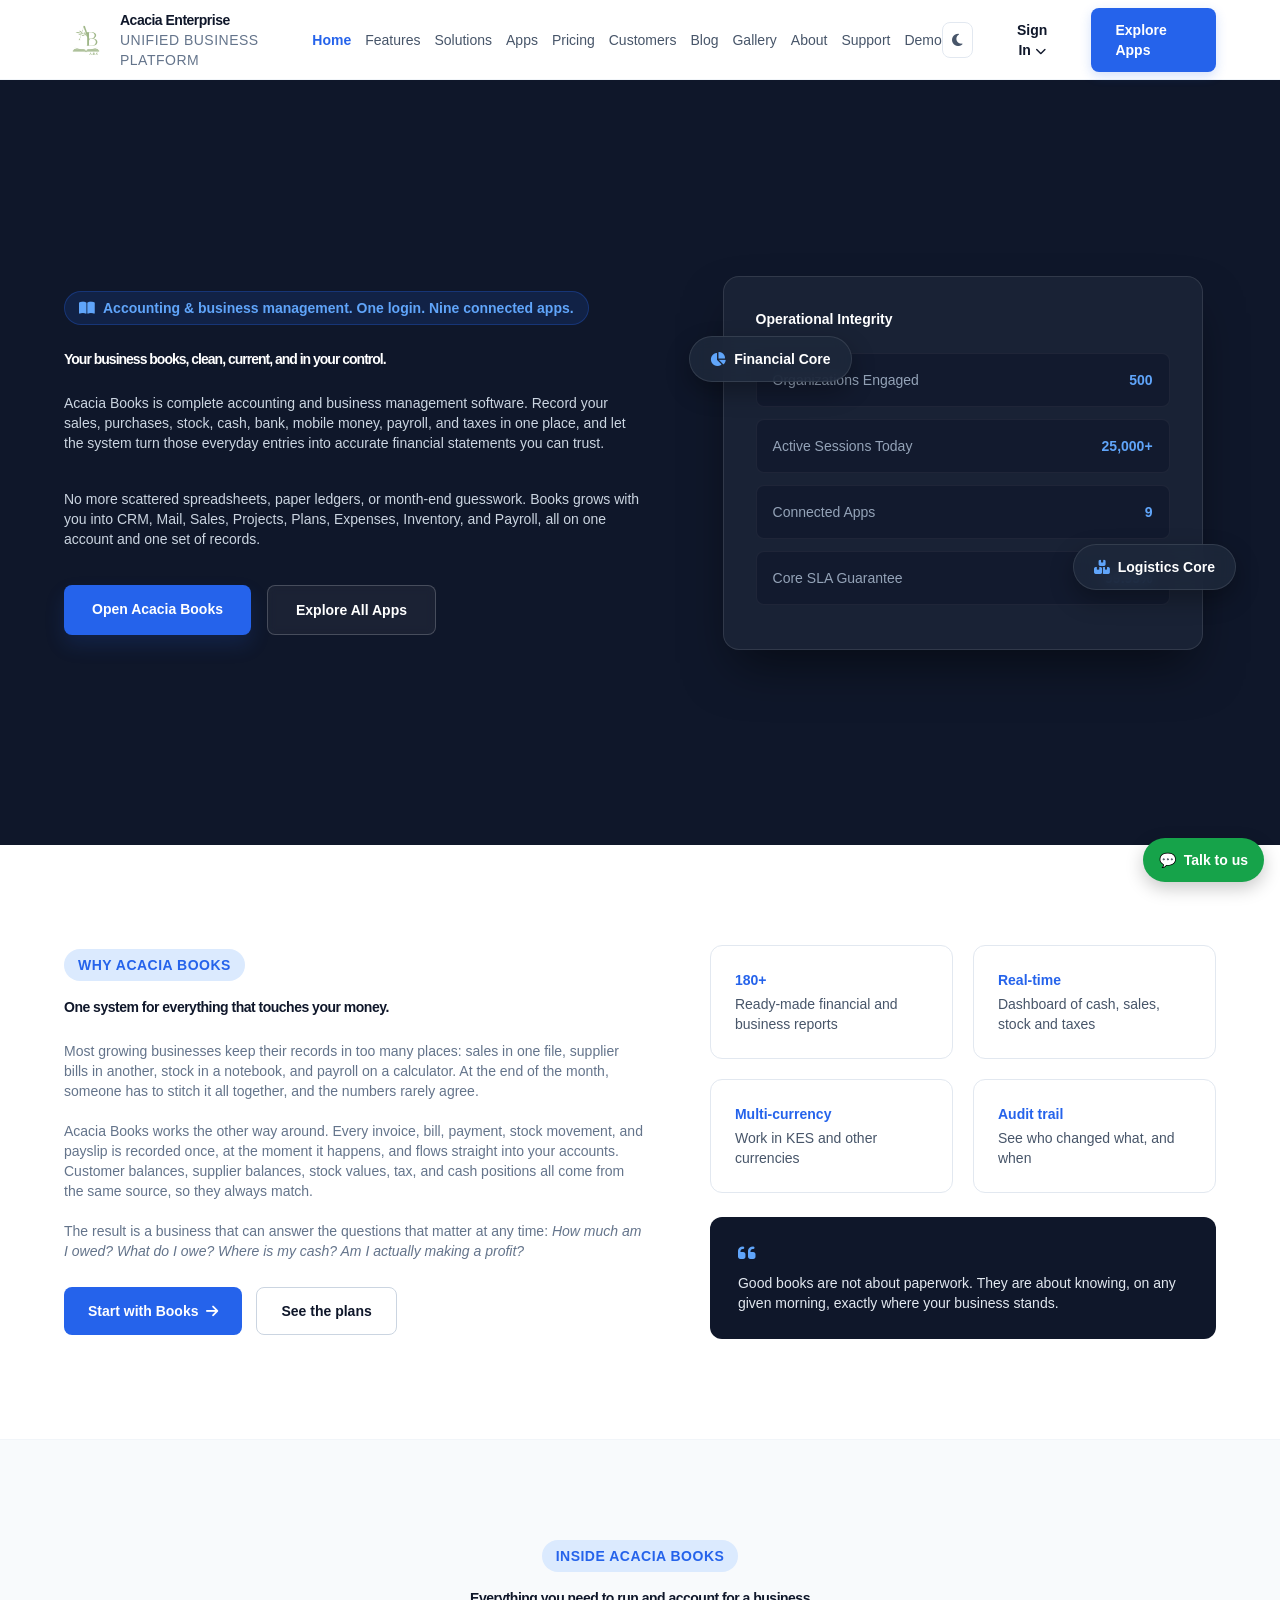
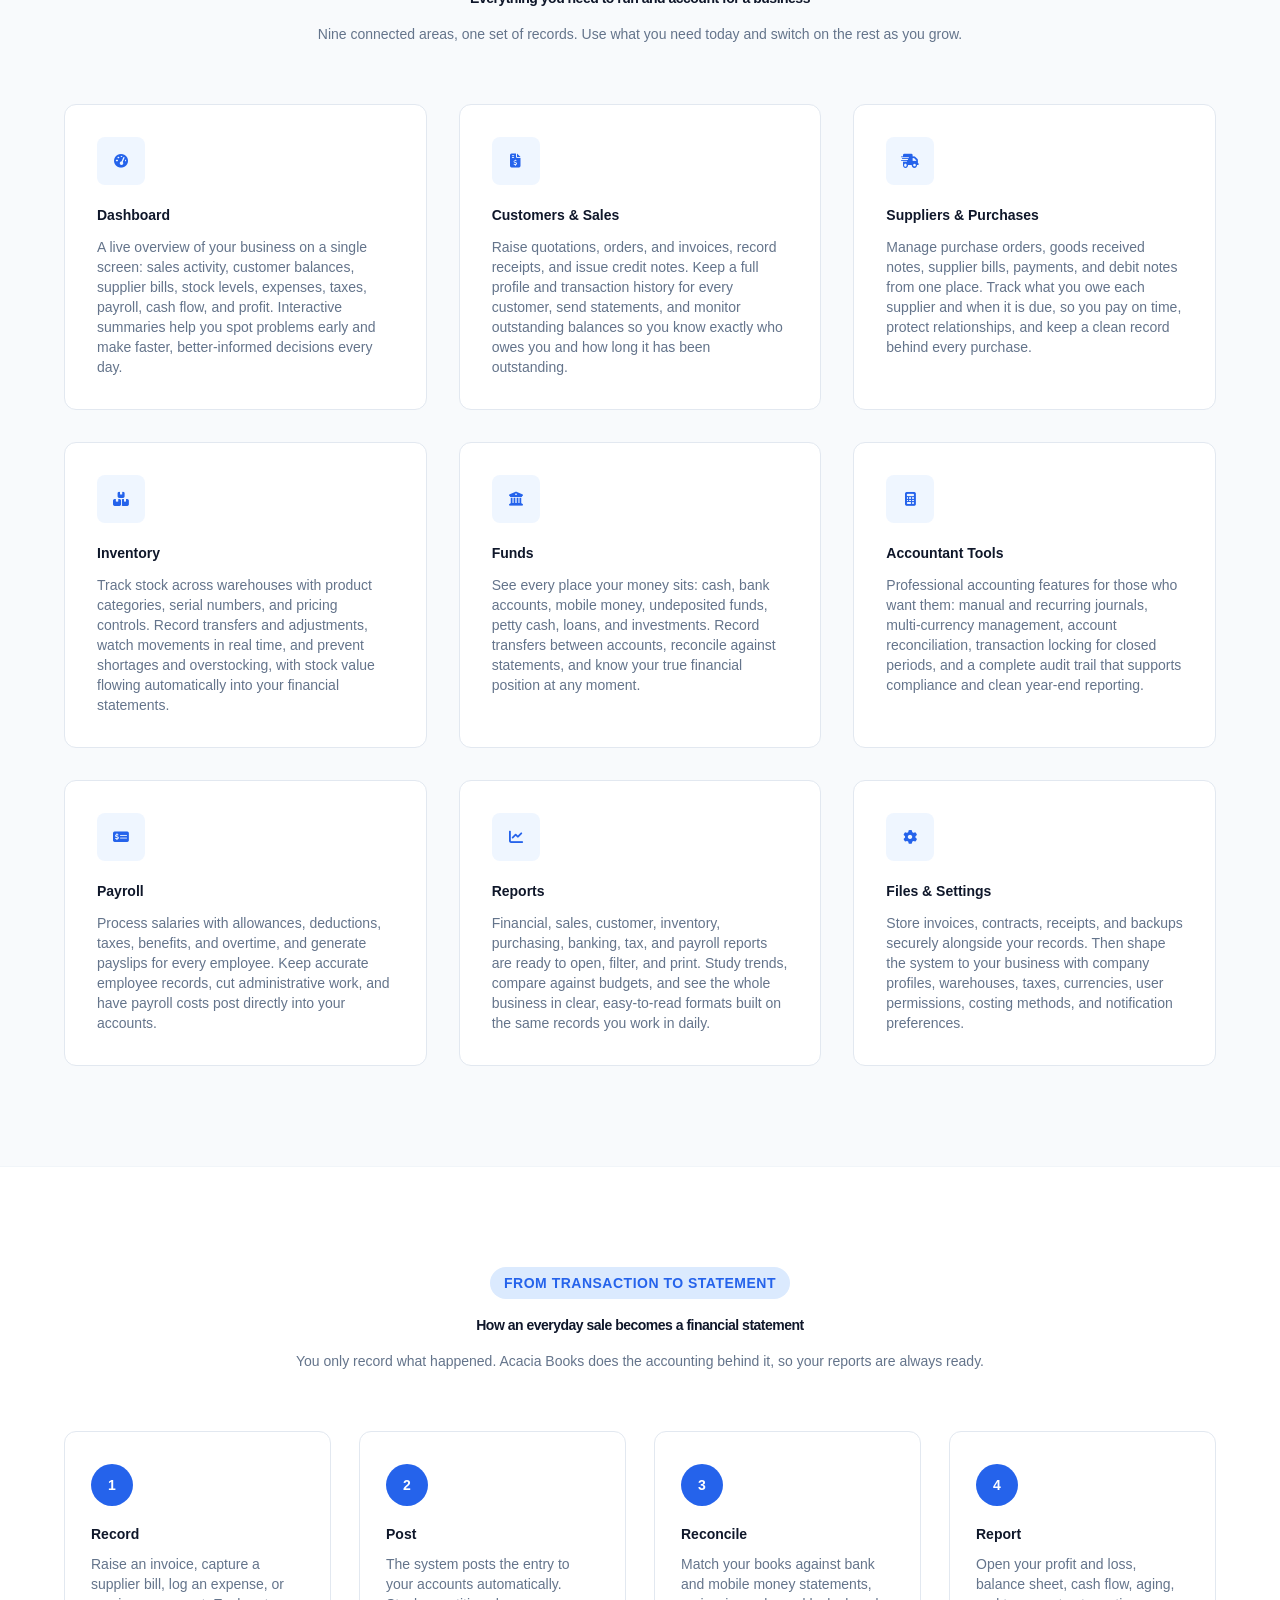
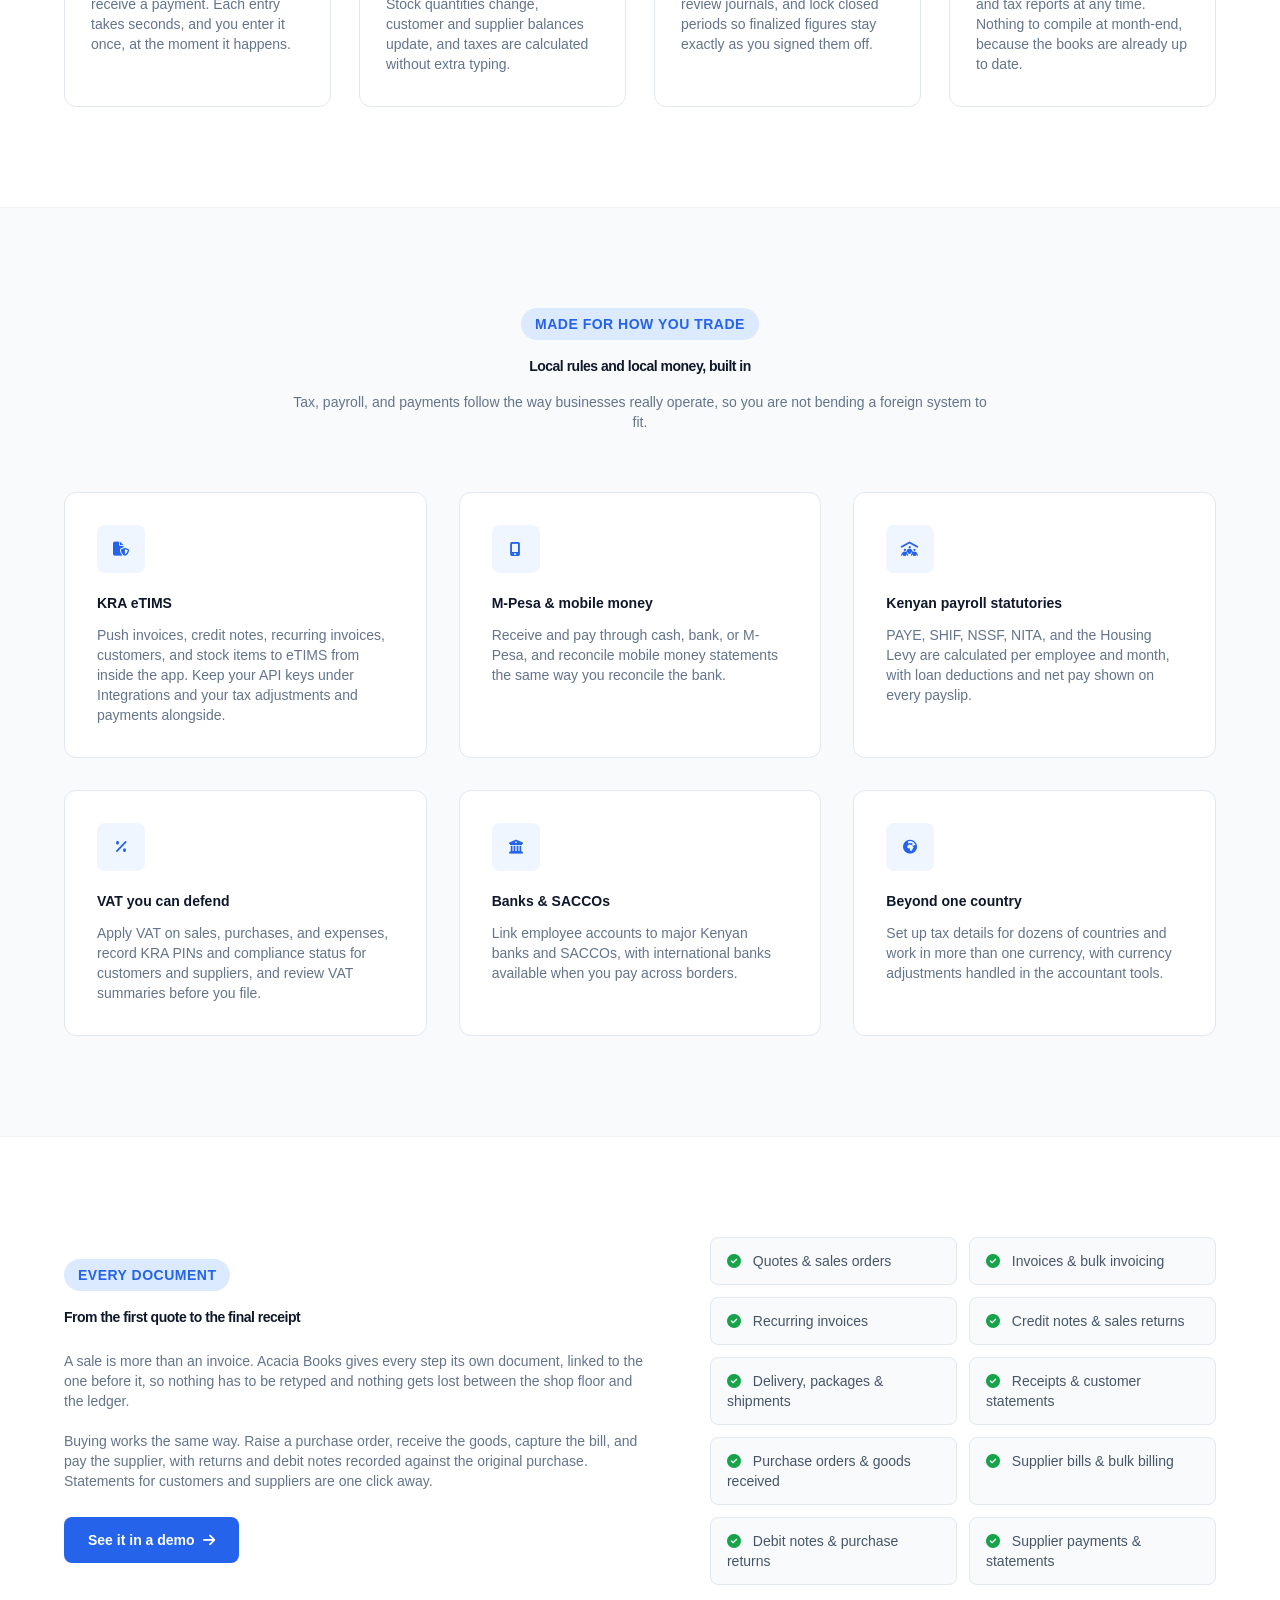
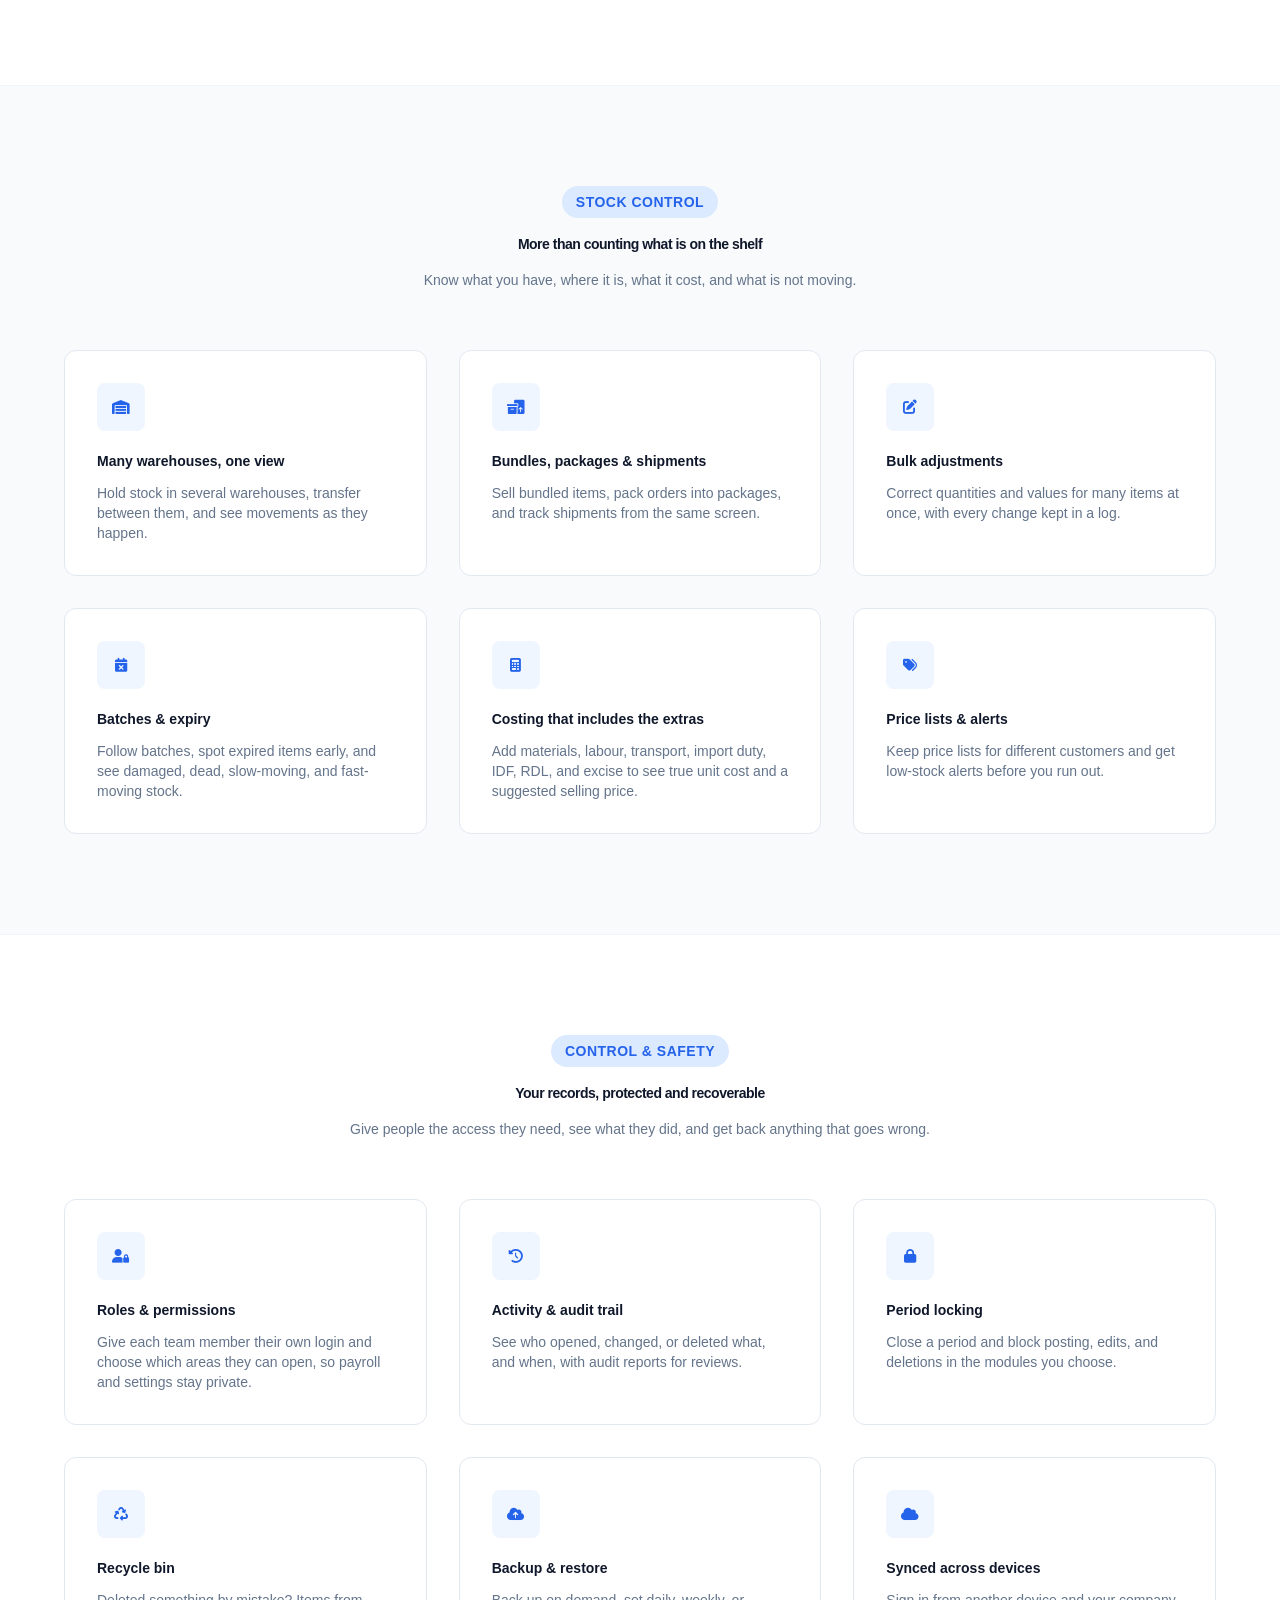
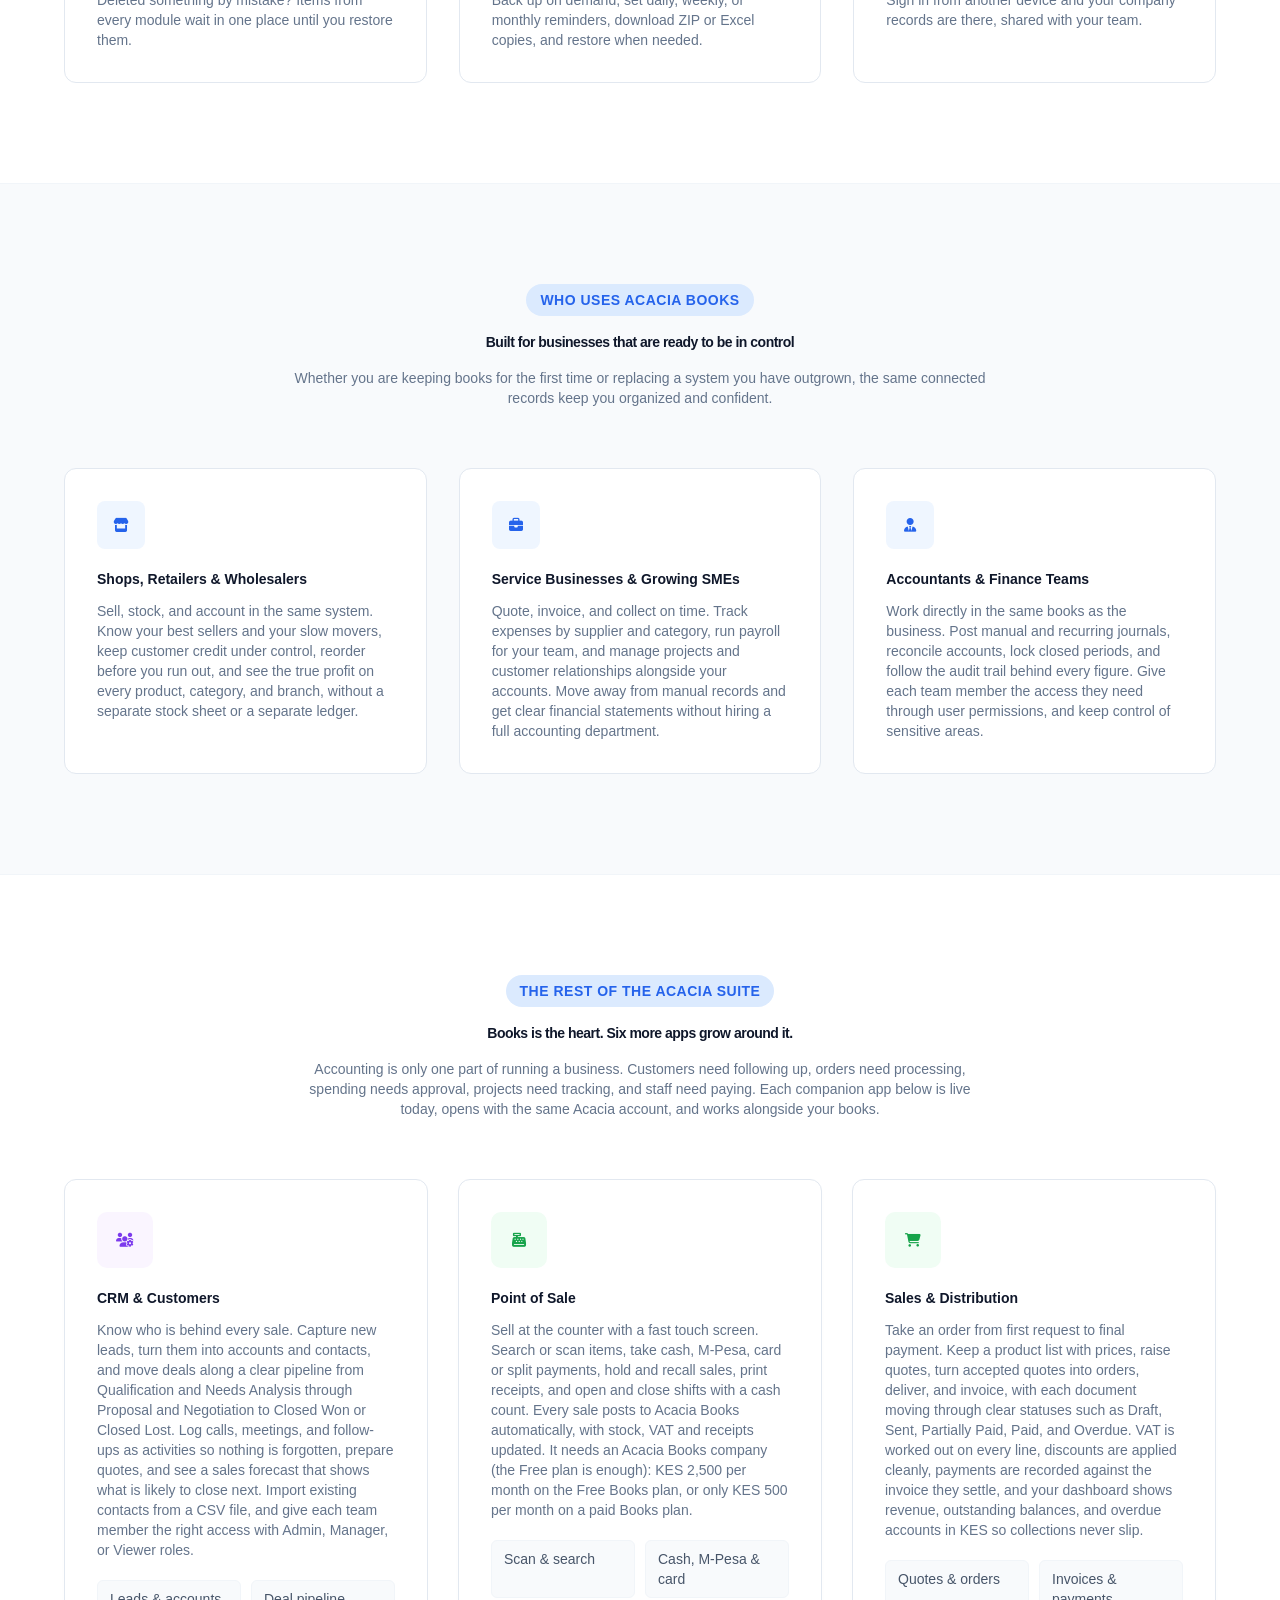
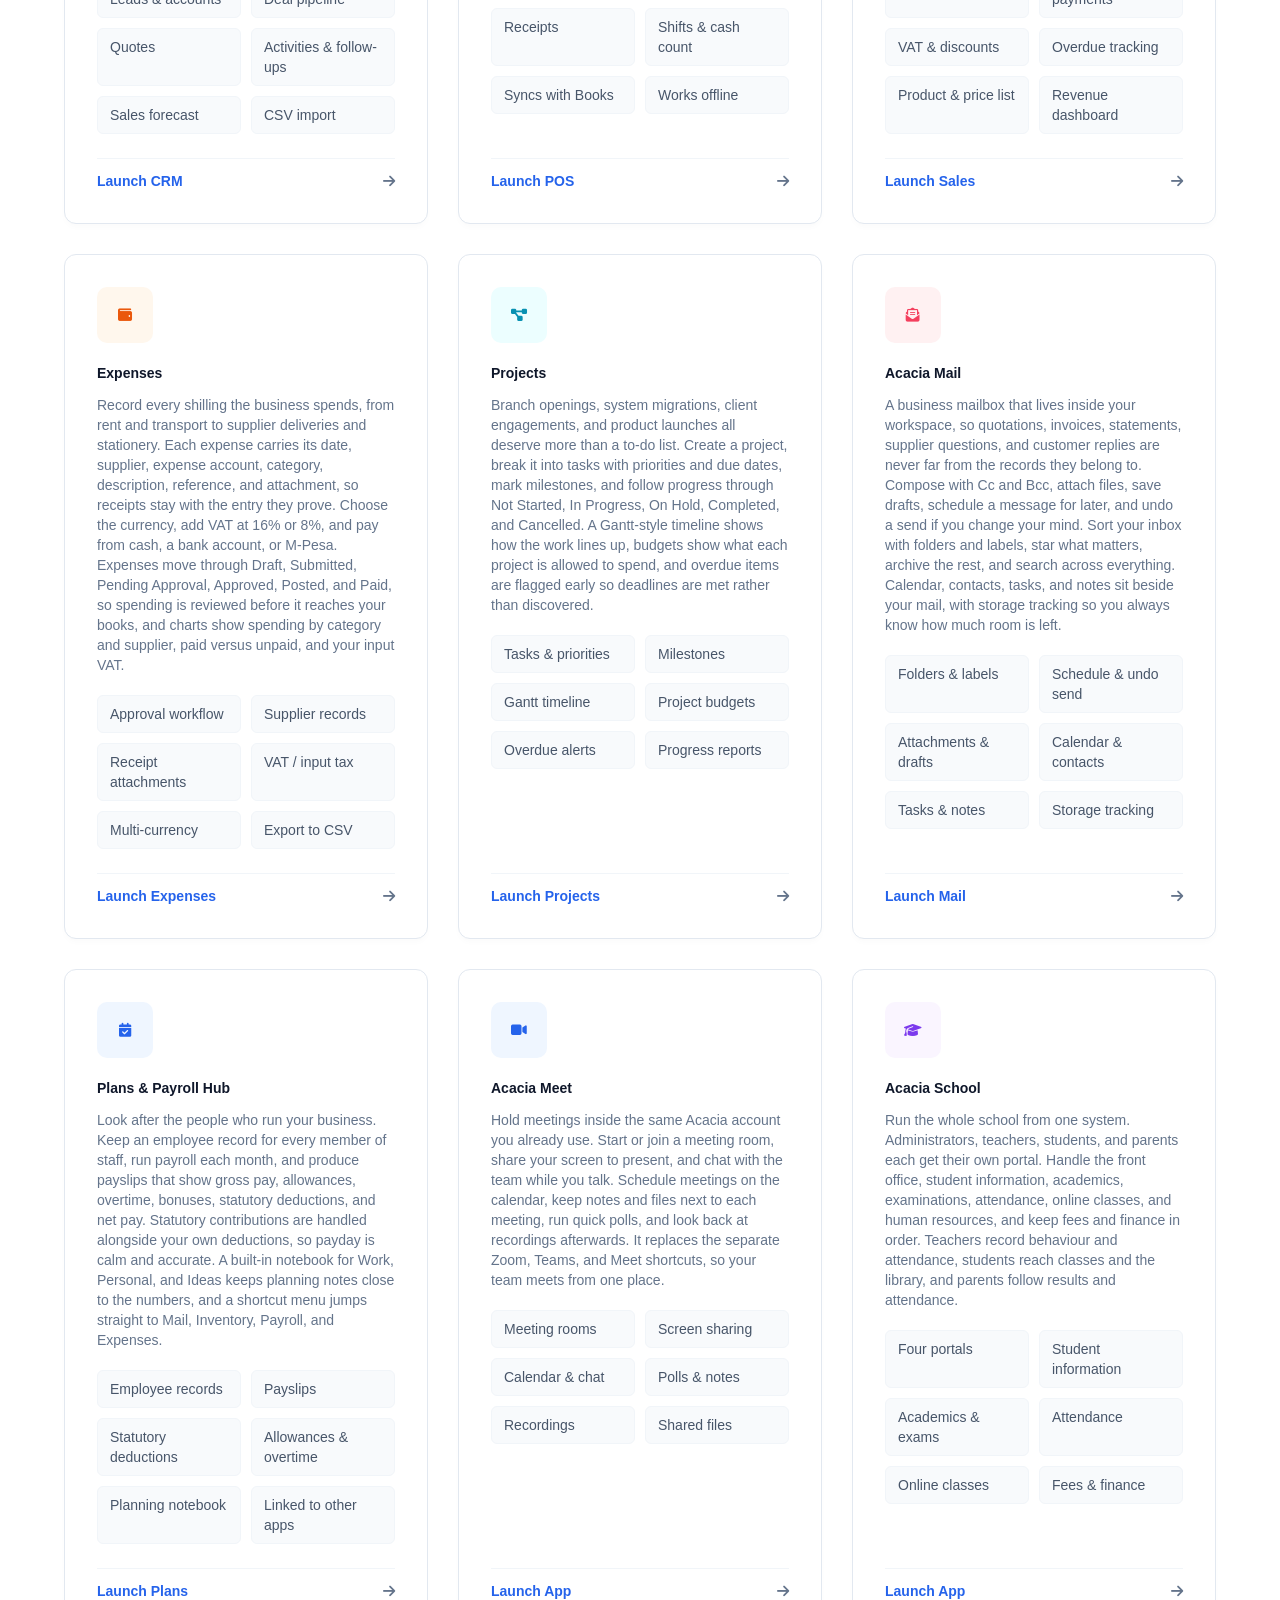
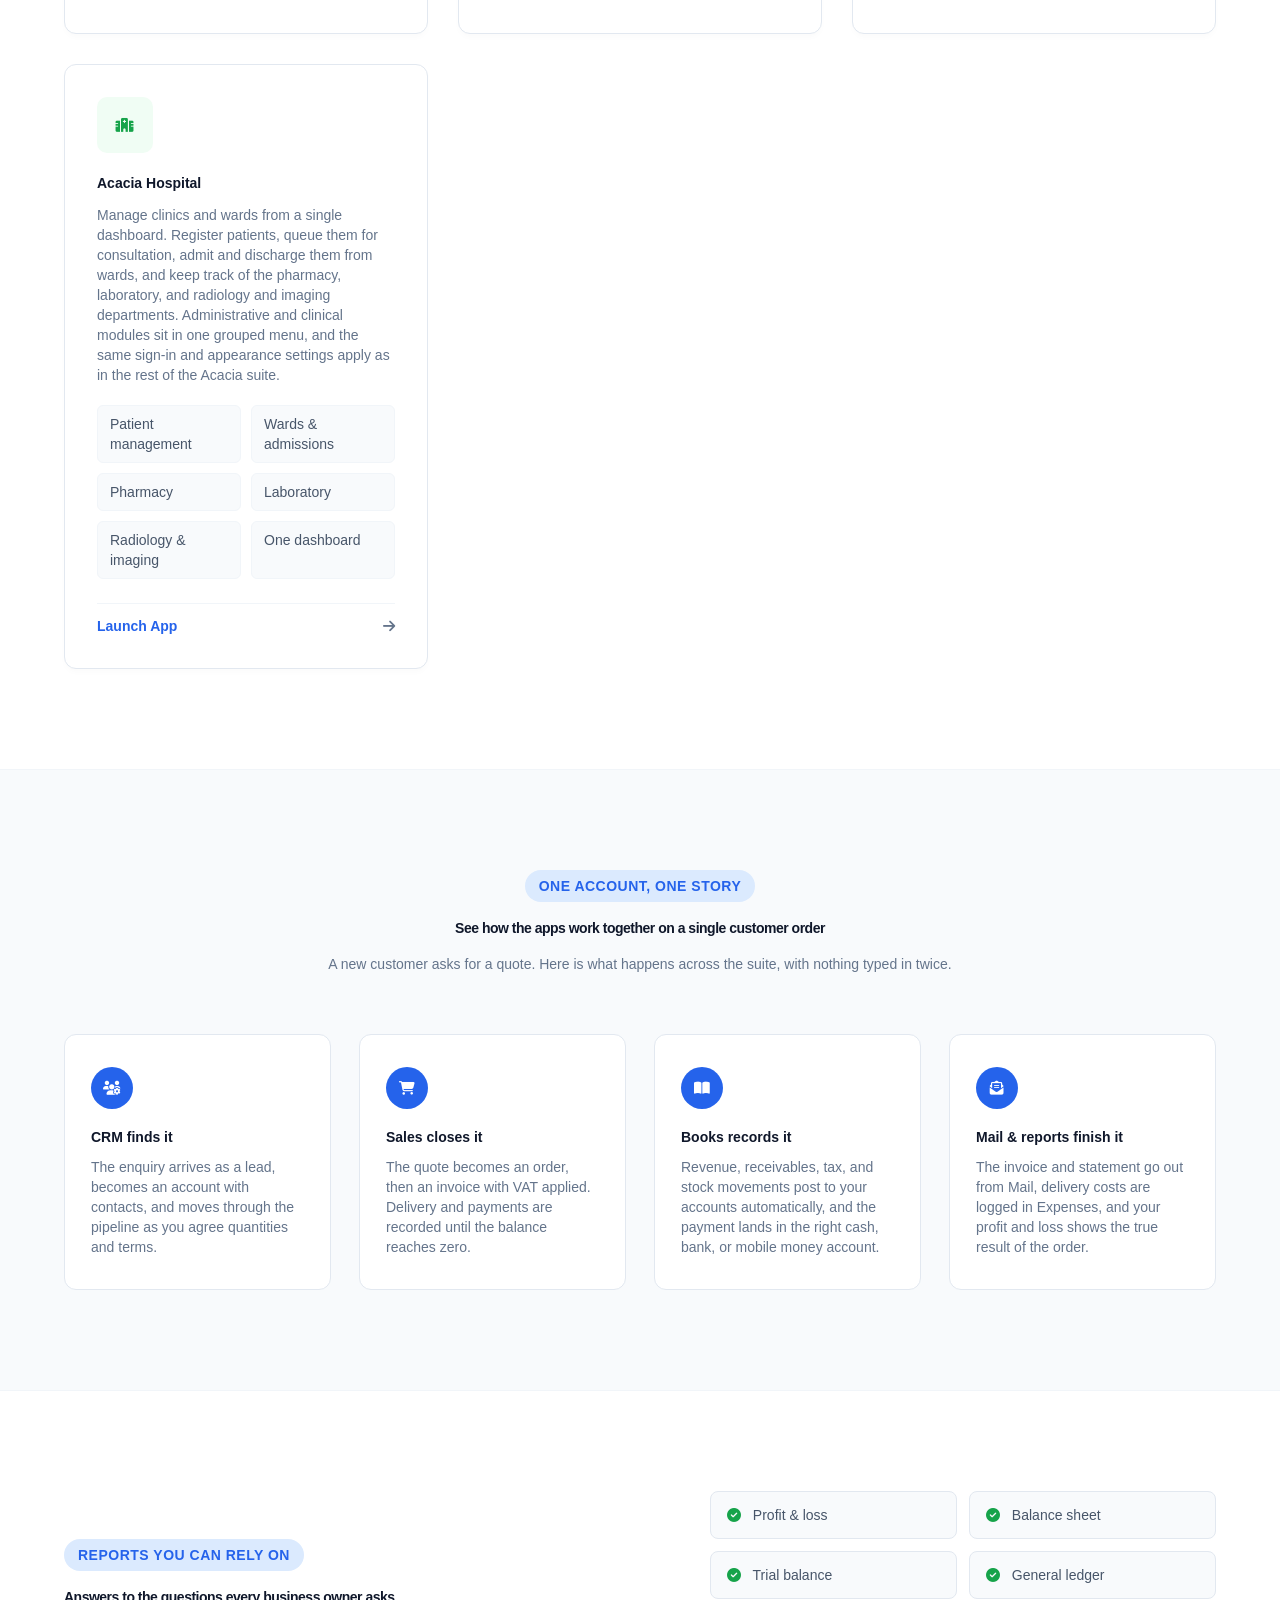
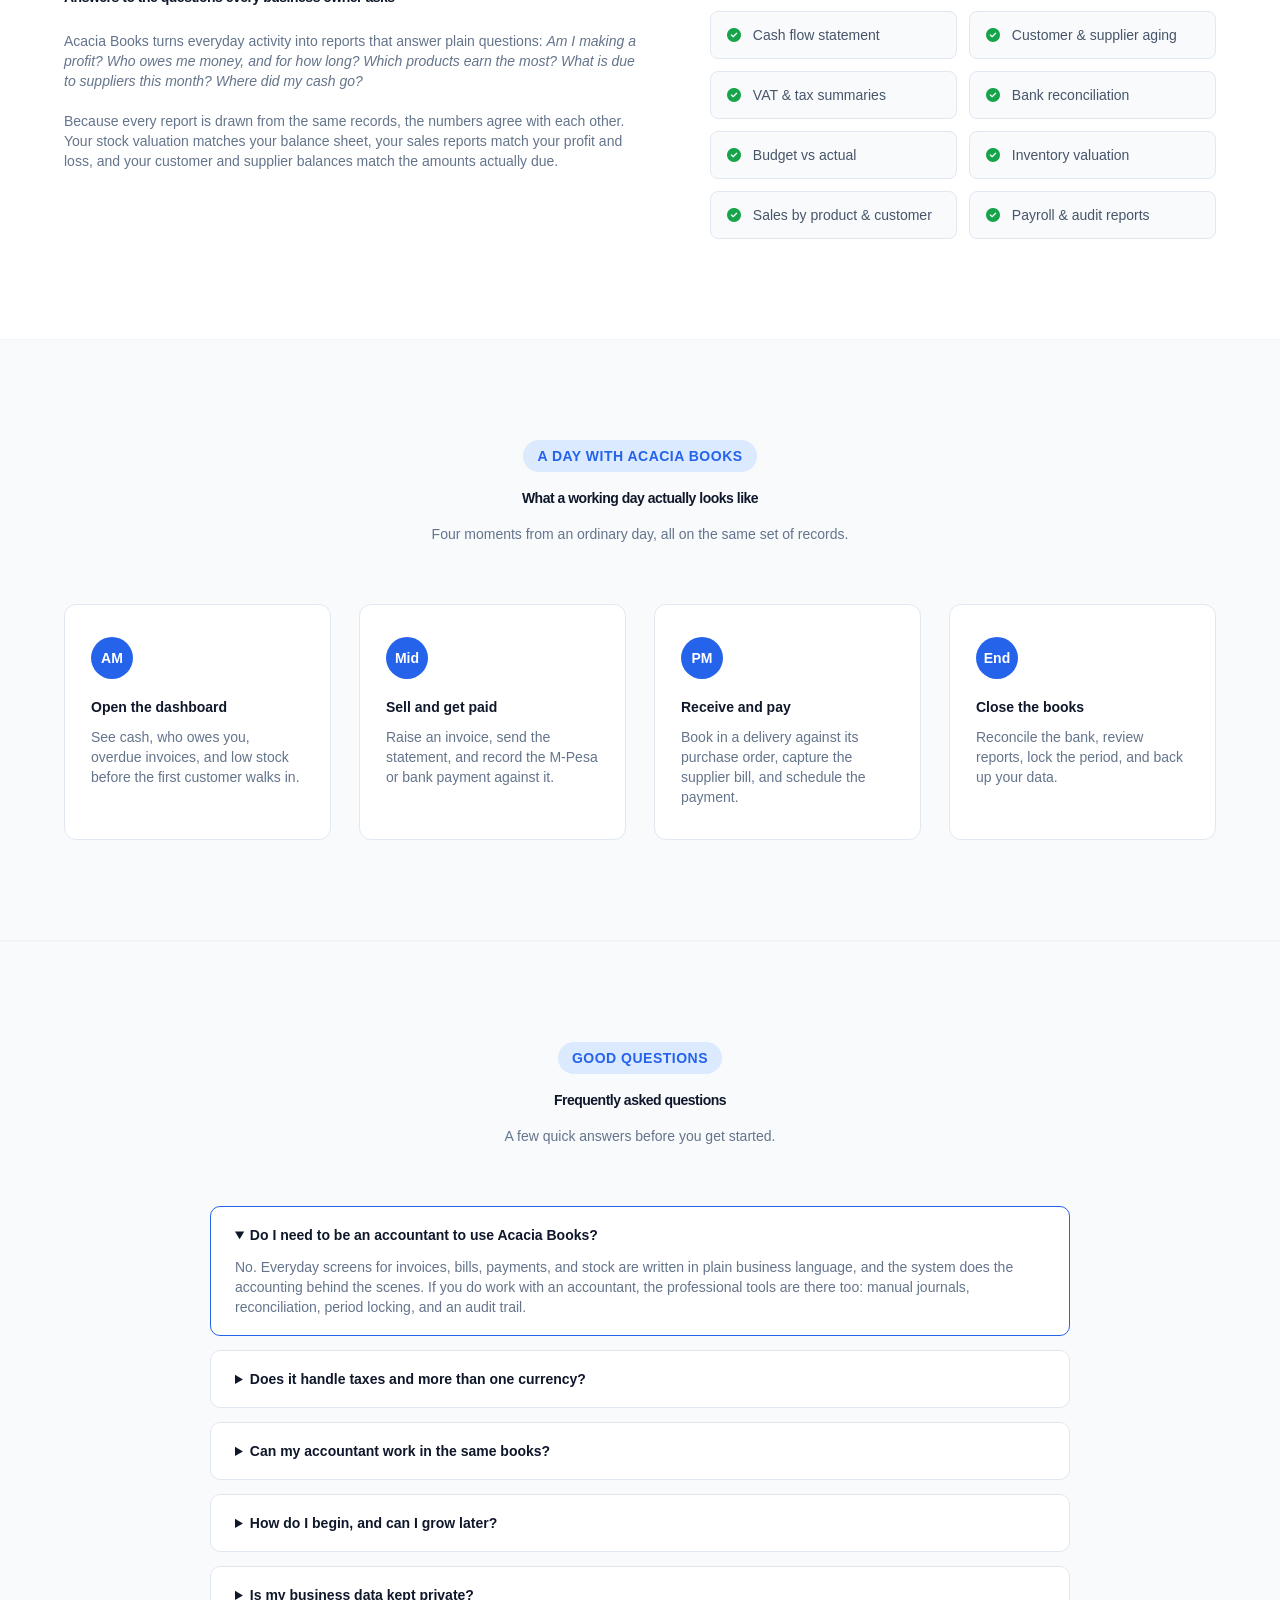
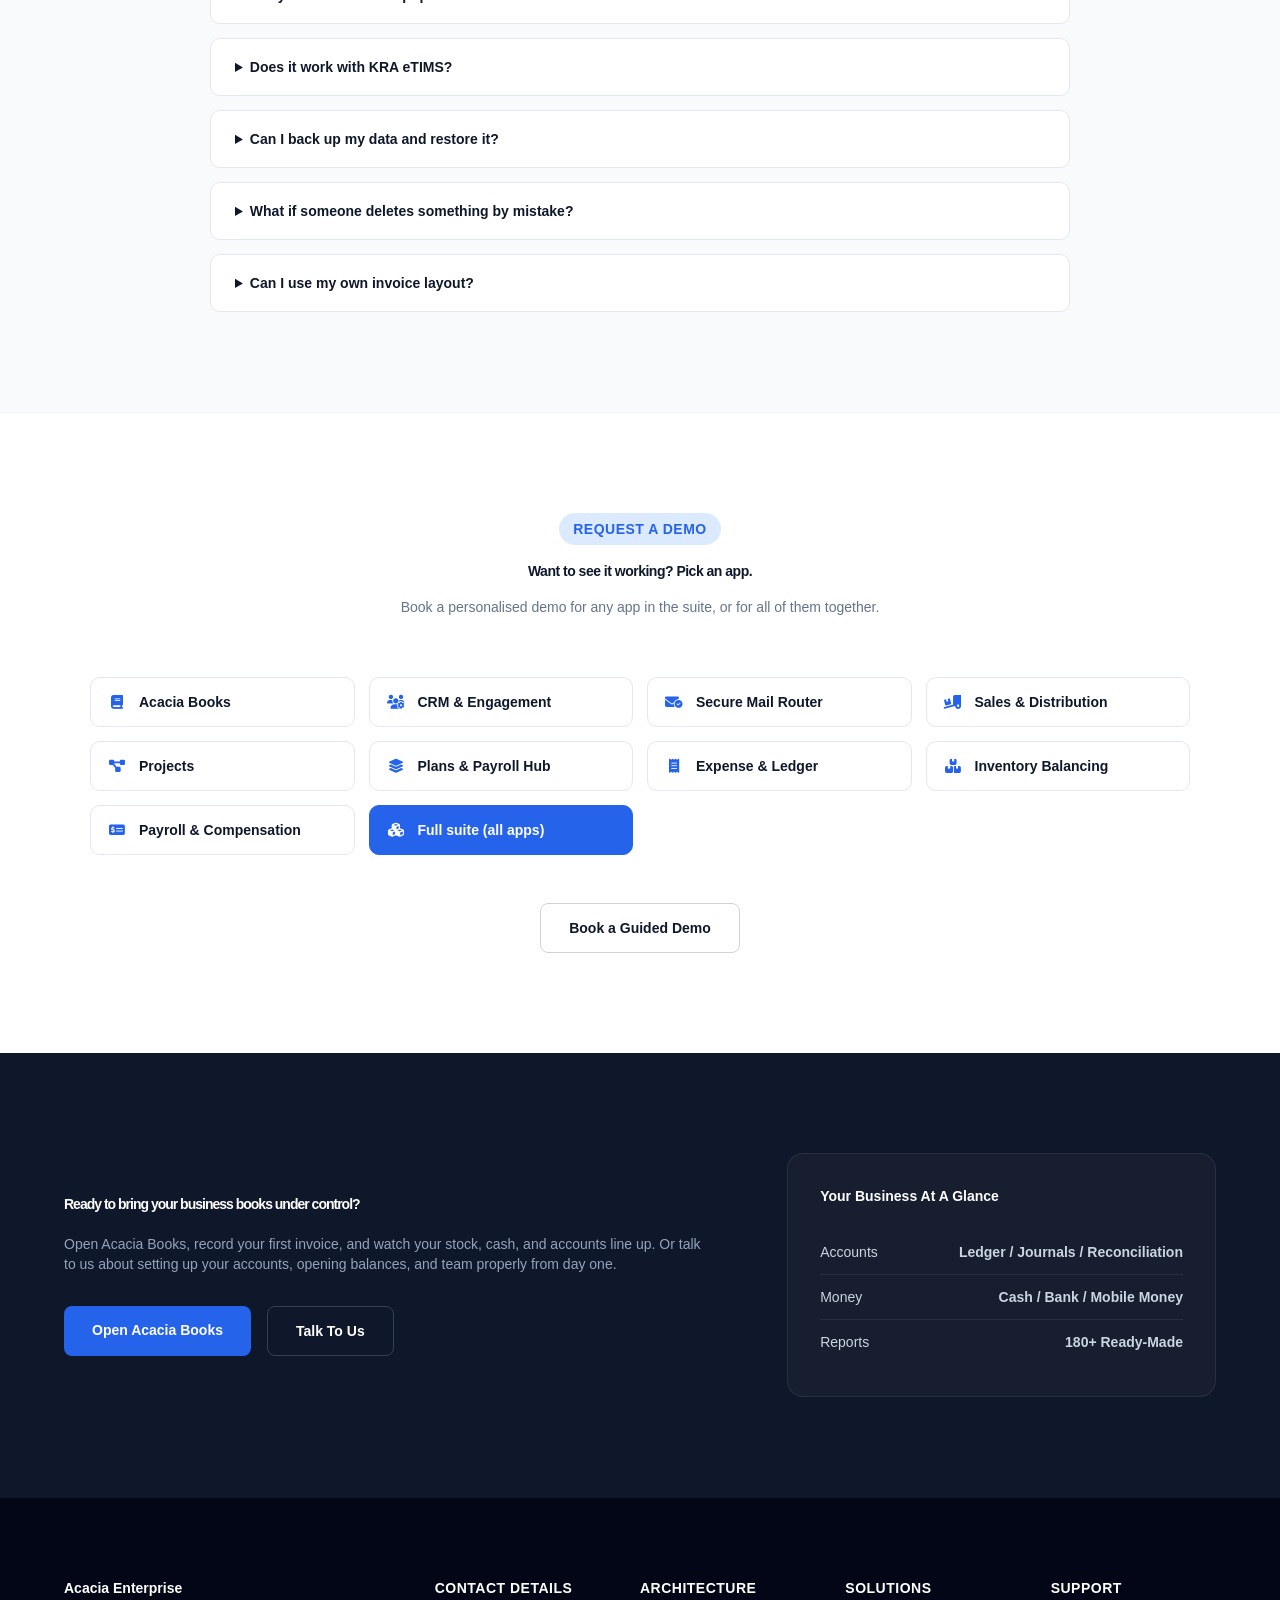
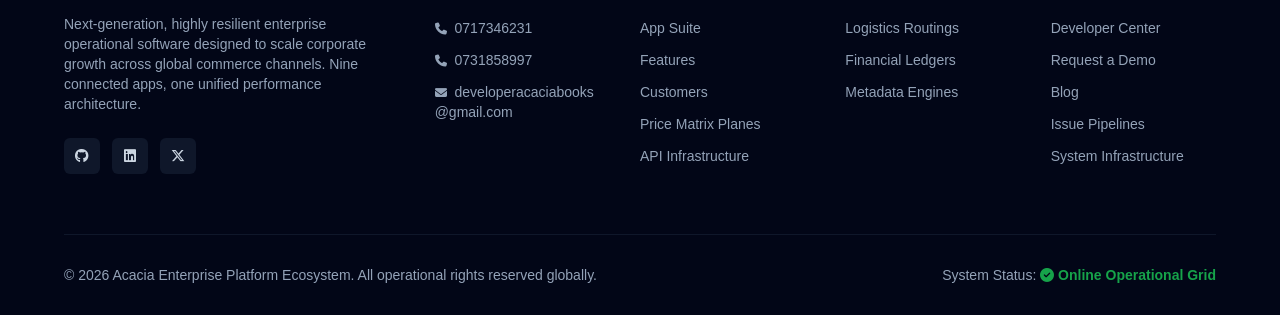
==== landing.html @ 3e809867 "Add files via upload" ====
<!DOCTYPE html><html lang="en"><head><meta charset="UTF-8"><meta name="viewport" content="width=device-width,initial-scale=1"><title>Acacia Enterprise</title><meta name="description" content="Acacia Books and 8 connected business apps: accounting, inventory, invoicing, payroll, CRM and more. Start free."><link href="https://fonts.googleapis.com/css2?family=Inter:wght@300;400;500;600;700;800&display=swap" rel="stylesheet"><link rel="stylesheet" href="https://cdnjs.cloudflare.com/ajax/libs/font-awesome/6.6.0/css/all.min.css"><style>*{margin:0;padding:0;box-sizing:border-box;font-family:cambria,sans-serif;scroll-behavior:smooth}body{background:#fff;color:#1e293b;overflow-x:hidden;line-height:1.5}a{text-decoration:none}ul{list-style:none}header{position:fixed;top:0;left:0;width:100%;height:80px;background:rgba(255,255,255,.9);backdrop-filter:blur(20px);display:flex;align-items:center;justify-content:space-between;padding:0 5%;z-index:1000;border-bottom:1px solid #f1f5f9}.logo{display:flex;align-items:center;gap:12px}.logo img{width:44px;height:44px;object-fit:contain}.logoText h2{font-size:22px;font-weight:800;color:#0f172a;letter-spacing:-.5px}.logoText span{display:block;font-size:11px;font-weight:500;color:#64748b;text-transform:uppercase;letter-spacing:.5px}nav ul{display:flex;align-items:center;gap:32px}nav a{font-size:15px;font-weight:500;color:#475569;transition:color .2s}nav a:hover{color:#2563eb}.actions{display:flex;align-items:center;gap:16px}.signIn{font-size:15px;font-weight:600;color:#0f172a;padding:10px 20px;transition:all .2s}.signIn:hover{color:#2563eb}.getStarted{padding:12px 24px;border-radius:8px;background:#2563eb;color:#fff;font-size:15px;font-weight:600;box-shadow:0 4px 12px rgba(37,99,235,.2);transition:all .2s}.getStarted:hover{background:#1d4ed8;transform:translateY(-1px)}.hero{margin-top:80px;min-height:85vh;display:flex;align-items:center;justify-content:space-between;padding:80px 5%;position:relative;overflow:hidden;background:#0f172a}.hero-slider-wrapper{position:absolute;top:0;left:0;width:100%;height:100%;z-index:1}.hero-slide{position:absolute;top:0;left:0;width:100%;height:100%;background-size:cover;background-position:center;background-repeat:no-repeat;opacity:0;transition:opacity 1.2s ease-in-out}.hero-slide.active{opacity:1}.hero-slider-wrapper::before{content:'';position:absolute;top:0;left:0;width:100%;height:100%;background:linear-gradient(to right,rgba(15,23,42,.85) 40%,rgba(15,23,42,.5) 100%);z-index:2}.leftHero{width:50%;position:relative;z-index:3}.badge{display:inline-flex;align-items:center;gap:8px;padding:6px 14px;background:rgba(37,99,235,.15);border:1px solid rgba(37,99,235,.3);border-radius:99px;font-size:13px;font-weight:600;color:#60a5fa;margin-bottom:24px}.leftHero h1{font-size:54px;font-weight:800;line-height:1.15;color:#fff;letter-spacing:-1px;margin-bottom:24px}.leftHero p{font-size:18px;line-height:1.6;color:#cbd5e1;margin-bottom:36px}.heroButtons{display:flex;gap:16px}.primary{padding:14px 28px;background:#2563eb;border-radius:8px;color:#fff;font-size:16px;font-weight:600;box-shadow:0 10px 20px rgba(37,99,235,.15);transition:all .2s}.primary:hover{background:#1d4ed8;transform:translateY(-2px)}.secondary{padding:14px 28px;border:1px solid rgba(255,255,255,.2);background:rgba(255,255,255,.05);border-radius:8px;color:#fff;font-size:16px;font-weight:600;backdrop-filter:blur(5px);transition:all .2s}.secondary:hover{background:rgba(255,255,255,.15);border-color:rgba(255,255,255,.4)}.rightHero{width:44%;display:flex;justify-content:center;position:relative;z-index:3}.preview{width:100%;max-width:480px;background:rgba(30,41,59,.7);backdrop-filter:blur(12px);border-radius:16px;padding:32px;box-shadow:0 25px 50px -12px rgba(0,0,0,.5);border:1px solid rgba(255,255,255,.1)}.preview h2{font-size:22px;color:#fff;margin-bottom:24px;font-weight:700}.item{display:flex;justify-content:space-between;align-items:center;padding:16px;background:rgba(15,23,42,.6);border-radius:8px;margin-bottom:12px;border:1px solid rgba(255,255,255,.05)}.item span{font-size:14px;font-weight:500;color:#94a3b8}.item strong{font-size:24px;color:#60a5fa;font-weight:700}.float{position:absolute;background:rgba(30,41,59,.85);backdrop-filter:blur(8px);padding:12px 20px;border-radius:99px;box-shadow:0 10px 25px rgba(0,0,0,.3);font-weight:600;font-size:14px;color:#fff;border:1px solid rgba(255,255,255,.1);display:flex;align-items:center;gap:8px}.float i{color:#60a5fa}.float1{left:-20px;top:60px}.float2{right:-20px;bottom:60px}.section{padding:100px 5%}.section-alt{padding:100px 5%;background:#f8fafc;border-top:1px solid #f1f5f9;border-bottom:1px solid #f1f5f9}.sectionTitle{text-align:center;margin-bottom:60px}.sectionTitle span{display:inline-block;padding:6px 14px;background:#dbeafe;color:#2563eb;border-radius:99px;font-size:13px;font-weight:600;margin-bottom:16px;text-transform:uppercase;letter-spacing:.5px}.sectionTitle h2{font-size:38px;font-weight:800;color:#0f172a;margin-bottom:16px;letter-spacing:-.5px}.sectionTitle p{max-width:700px;margin:auto;font-size:17px;line-height:1.6;color:#64748b}.solutions-grid{display:grid;grid-template-columns:repeat(3,1fr);gap:32px}.solution-card{background:#fff;padding:32px;border-radius:12px;border:1px solid #e2e8f0;transition:all .3s}.solution-card:hover{border-color:#2563eb;box-shadow:0 12px 30px rgba(0,0,0,.04);transform:translateY(-2px)}.solution-card .sol-icon{width:48px;height:48px;background:#eff6ff;color:#2563eb;border-radius:8px;display:flex;align-items:center;justify-content:center;font-size:20px;margin-bottom:20px}.solution-card h3{font-size:20px;font-weight:700;color:#0f172a;margin-bottom:12px}.solution-card p{font-size:15px;color:#64748b;line-height:1.6}.modules{display:grid;grid-template-columns:repeat(3,1fr);gap:30px}.module{background:#fff;border-radius:12px;padding:32px;box-shadow:0 4px 6px -1px rgba(0,0,0,.02);transition:all .3s;border:1px solid #e2e8f0;display:flex;flex-direction:column}.module:hover{transform:translateY(-4px);box-shadow:0 20px 25px -5px rgba(0,0,0,.05);border-color:#2563eb}.icon{width:56px;height:56px;border-radius:10px;display:flex;align-items:center;justify-content:center;font-size:22px;margin-bottom:20px}.blue{background:#eff6ff;color:#2563eb}.green{background:#f0fdf4;color:#16a34a}.orange{background:#fff7ed;color:#ea580c}.purple{background:#faf5ff;color:#7c3aed}.cyan{background:#ecfeff;color:#0891b2}.rose{background:#fff1f2;color:#f43f5e}.module h3{font-size:22px;color:#0f172a;margin-bottom:12px;font-weight:700}.module p{font-size:15px;line-height:1.6;color:#64748b;margin-bottom:20px}.features{display:grid;grid-template-columns:repeat(2,1fr);gap:10px;margin-bottom:24px}.features div{background:#f8fafc;padding:8px 12px;border-radius:6px;font-size:13px;font-weight:500;color:#475569;border:1px solid #f1f5f9}.learn{margin-top:auto;display:flex;justify-content:space-between;align-items:center;padding-top:12px;border-top:1px solid #f1f5f9}.learn a{font-size:14px;color:#2563eb;font-weight:600}.learn i{font-size:14px;color:#64748b;transition:transform .2s}.module:hover .learn i{transform:translateX(4px);color:#2563eb}.about-wrapper{display:grid;grid-template-columns:1fr 1fr;gap:60px;align-items:center}.about-content h3{font-size:28px;font-weight:700;color:#0f172a;margin-bottom:16px}.about-content p{font-size:16px;color:#64748b;line-height:1.7;margin-bottom:20px}.about-stats{display:grid;grid-template-columns:repeat(2,1fr);gap:20px}.about-stat-box{background:#fff;padding:24px;border-radius:12px;border:1px solid #e2e8f0}.about-stat-box h4{font-size:32px;color:#2563eb;font-weight:800;margin-bottom:4px}.about-stat-box p{font-size:14px;color:#475569;font-weight:500;margin:0}.pricing-section-container{display:flex;flex-direction:column;align-items:center;width:100%}.pricing-controls-wrapper{display:flex;flex-direction:column;align-items:center;gap:20px;margin-bottom:48px;background:#fff;padding:24px 32px;border-radius:16px;border:1px solid #e2e8f0;width:100%;max-width:650px;box-shadow:0 4px 6px -1px rgba(0,0,0,.02)}.module-tabs{display:flex;background:#f1f5f9;padding:6px;border-radius:10px;width:100%}.module-tab-btn{flex:1;padding:10px 16px;border:none;background:0 0;font-size:14px;font-weight:600;color:#64748b;cursor:pointer;border-radius:8px;transition:all .2s;display:flex;align-items:center;justify-content:center;gap:8px}.module-tab-btn.active{background:#fff;color:#2563eb;box-shadow:0 2px 4px rgba(0,0,0,.05)}.pricing-controls{display:flex;justify-content:center;align-items:center;gap:24px}.control-group{display:flex;align-items:center;gap:12px}.control-group span{font-size:15px;font-weight:600;color:#334155}.switch{position:relative;width:50px;height:26px}.switch input{display:none}.slider{position:absolute;top:0;left:0;right:0;bottom:0;background:#cbd5e1;border-radius:34px;cursor:pointer;transition:.3s}.slider:before{content:"";position:absolute;width:18px;height:18px;left:4px;top:4px;background:#fff;border-radius:50%;transition:.3s}input:checked+.slider{background:#2563eb}input:checked+.slider:before{transform:translateX(24px)}.pricing-grid{display:grid;grid-template-columns:repeat(3,1fr);gap:30px;margin-bottom:40px;width:100%}.pricing-card{background:#fff;border-radius:16px;padding:40px 32px;border:1px solid #e2e8f0;display:flex;flex-direction:column;transition:all .3s;position:relative}.pricing-card.featured{border-color:#2563eb;box-shadow:0 20px 40px rgba(37,99,235,.06)}.pricing-card.featured .badge-pop{position:absolute;top:-14px;left:50%;transform:translateX(-50%);background:#2563eb;color:#fff;padding:4px 14px;border-radius:999px;font-size:12px;font-weight:700;text-transform:uppercase;letter-spacing:.5px}.pricing-card:hover{transform:translateY(-4px);box-shadow:0 20px 30px rgba(0,0,0,.04)}.pricing-card h3{font-size:22px;color:#0f172a;font-weight:700;margin-bottom:8px}.price-display{margin-bottom:24px}.price-display h4{font-size:36px;font-weight:800;color:#0f172a;letter-spacing:-1px}.price-display span{font-size:14px;color:#64748b;font-weight:500}.pricing-card ul{display:flex;flex-direction:column;gap:14px;margin-bottom:36px;border-top:1px solid #f1f5f9;padding-top:24px}.pricing-card ul li{display:flex;align-items:start;gap:12px;font-size:14px;color:#475569;line-height:1.4}.pricing-card ul li i{font-size:16px;margin-top:2px;color:#2563eb}.pricing-card ul li.none{color:#94a3b8}.pricing-card ul li.none i{color:#cbd5e1}.btn-select{display:block;text-align:center;padding:14px;background:#f8fafc;border:1px solid #e2e8f0;color:#0f172a;border-radius:8px;font-size:15px;font-weight:600;transition:all .2s;margin-top:auto}.btn-select:hover{background:#2563eb;border-color:#2563eb;color:#fff}.pricing-card.featured .btn-select{background:#2563eb;border-color:#2563eb;color:#fff}.pricing-card.featured .btn-select:hover{background:#1d4ed8;border-color:#1d4ed8}.support-grid{display:grid;grid-template-columns:repeat(4,1fr);gap:24px}.support-card{background:#fff;padding:28px;border-radius:12px;border:1px solid #e2e8f0;text-align:center;transition:all .2s}.support-card:hover{border-color:#2563eb;box-shadow:0 10px 25px rgba(0,0,0,.03)}.support-card i{font-size:28px;color:#2563eb;margin-bottom:16px}.support-card h4{font-size:16px;font-weight:700;color:#0f172a;margin-bottom:8px}.support-card p{font-size:13px;color:#64748b;margin-bottom:16px}.support-card a{font-size:13px;font-weight:600;color:#2563eb}.cta{padding:100px 5%;background:#0f172a;color:#fff;position:relative;overflow:hidden}.ctaBox{max-width:1200px;margin:auto;display:grid;grid-template-columns:1.5fr 1fr;gap:80px;align-items:center}.cta h2{font-size:42px;font-weight:800;letter-spacing:-1px;margin-bottom:20px}.cta p{font-size:18px;color:#94a3b8;line-height:1.6;margin-bottom:32px}.ctaButtons{display:flex;gap:16px}.ctaPrimary{background:#2563eb;color:#fff;padding:14px 28px;border-radius:8px;font-weight:600}.ctaSecondary{border:1px solid #334155;color:#fff;padding:14px 28px;border-radius:8px;font-weight:600}.ctaCard{background:rgba(255,255,255,.03);border:1px solid rgba(255,255,255,.08);padding:32px;border-radius:16px}.ctaCard h3{font-size:20px;margin-bottom:24px;font-weight:700}.ctaItem{display:flex;justify-content:space-between;padding:12px 0;border-bottom:1px solid rgba(255,255,255,.08);font-size:14px;color:#cbd5e1}.ctaItem:last-child{border:none}footer{background:#020617;color:#94a3b8;padding:80px 5% 30px;border-top:1px solid #0f172a}.footerGrid{display:grid;grid-template-columns:2fr repeat(4,1fr);gap:40px;margin-bottom:60px}.footerLogo h2{font-size:24px;font-weight:800;color:#fff;margin-bottom:16px}.footerLogo p{font-size:14px;line-height:1.6}.social{display:flex;gap:12px;margin-top:24px}.social a{width:36px;height:36px;border-radius:6px;background:#0f172a;display:flex;align-items:center;justify-content:center;color:#cbd5e1;font-size:16px}.social a:hover{background:#2563eb;color:#fff}.footerColumn h3{font-size:14px;color:#fff;font-weight:700;text-transform:uppercase;letter-spacing:.5px;margin-bottom:20px}.footerColumn ul{display:flex;flex-direction:column;gap:12px}.footerColumn a{color:#94a3b8;font-size:14px}.footerColumn a:hover{color:#fff}.bottomFooter{border-top:1px solid #0f172a;padding-top:30px;display:flex;justify-content:space-between;font-size:13px}@media(max-width:1200px){.pricing-grid{grid-template-columns:repeat(2,1fr)}}.pricing-grid{grid-template-columns:repeat(6,minmax(0,1fr));gap:16px;align-items:stretch;max-width:1400px;margin:0 auto 40px}.pricing-card{padding:22px 18px 18px;border-radius:14px;border:1px solid #e3e8f0;box-shadow:none;text-align:left}.pricing-card:hover{transform:none;box-shadow:0 6px 18px rgba(15,23,42,.06);border-color:#cbd5e6}.pricing-card.featured{border-color:#2563eb;box-shadow:none}.pricing-card.featured .badge-pop{background:#fff;color:#2563eb;border:1px solid #2563eb;font-size:12px;letter-spacing:.05em;padding:3px 14px;top:-13px}.pricing-card h3{font-size:16px;margin-bottom:4px}.price-display{margin-bottom:16px}.price-display h4{display:inline;font-size:15px;font-weight:700;letter-spacing:0}.price-display span{font-size:13px;color:#6b7280;font-weight:400}.pricing-card ul{gap:0;border-top:none;padding-top:0;margin-bottom:8px;flex:1}.pricing-card ul li{font-size:13px;color:#6b7280;padding:7px 0;border-top:1px solid #eef1f6;gap:8px}.pricing-card ul li:first-child{border-top:none}.pricing-card ul.pc-collapsed li:nth-child(n+6){display:none}.pc-more{background:0 0;border:0;color:#2563eb;font-family:inherit;font-size:13px;font-weight:700;cursor:pointer;padding:8px 0 16px;text-align:left}.pc-more:hover{text-decoration:underline}.btn-select{background:#2563eb;border-color:#2563eb;color:#fff;padding:11px;font-size:14px;font-weight:700;border-radius:6px}.btn-select:hover{background:#1d4ed8;border-color:#1d4ed8}@media(max-width:1280px){.pricing-grid{grid-template-columns:repeat(3,minmax(0,1fr))}}@media(max-width:800px){.pricing-grid{grid-template-columns:repeat(2,minmax(0,1fr))}}@media(max-width:520px){.pricing-grid{grid-template-columns:1fr}}@media(max-width:1024px){.hero{flex-direction:column;text-align:center;padding-top:60px}.about-wrapper,.ctaBox,.leftHero,.rightHero{width:100%;grid-template-columns:1fr}.modules,.solutions-grid{grid-template-columns:repeat(2,1fr)}.support-grid{grid-template-columns:repeat(2,1fr)}.footerGrid{grid-template-columns:1fr}.hero-slider-wrapper::before{background:rgba(15,23,42,.85)}}@media(max-width:640px){.modules,.solutions-grid,.support-grid{grid-template-columns:1fr}.leftHero h1{font-size:36px}.pricing-controls-wrapper{padding:16px}.pricing-controls{flex-direction:column;gap:16px}.module-tabs{flex-direction:column;gap:4px}}</style><style>.gallery-grid{display:grid;grid-template-columns:repeat(3,1fr);gap:30px}.gallery-card{background:#fff;border-radius:12px;overflow:hidden;border:1px solid #e2e8f0;transition:all .3s}.gallery-card:hover{transform:translateY(-4px);box-shadow:0 20px 25px -5px rgba(0,0,0,.08);border-color:#2563eb}.gallery-frame{background:#0f172a;padding:10px 14px 0}.gallery-dots{display:flex;gap:6px;padding-bottom:10px}.gallery-dots span{width:9px;height:9px;border-radius:50%;background:#334155}.gallery-dots span:first-child{background:#f43f5e}.gallery-dots span:nth-child(2){background:#eab308}.gallery-dots span:nth-child(3){background:#16a34a}.gallery-card img{width:100%;height:220px;object-fit:cover;display:block}.gallery-caption{padding:20px 22px 24px}.gallery-caption h4{font-size:16px;font-weight:700;color:#0f172a;margin-bottom:6px}.gallery-caption p{font-size:13px;color:#64748b;line-height:1.5}.gallery-note{max-width:700px;margin:40px auto 0;text-align:center;font-size:13px;color:#94a3b8}@media(max-width:1024px){.gallery-grid{grid-template-columns:repeat(2,1fr)}}@media(max-width:640px){.gallery-grid{grid-template-columns:1fr}}</style><style>nav a.active{color:#2563eb;font-weight:700}</style><style>.signDrop{position:relative}.signDrop .signIn{background:0 0;border:0;cursor:pointer;font-family:inherit}.ddMenu{display:none;position:absolute;right:0;top:100%;margin-top:6px;width:290px;background:#fff;border:1px solid #e2e8f0;border-radius:12px;box-shadow:0 20px 40px rgba(15,23,42,.18);padding:8px;z-index:2000}.signDrop.open .ddMenu{display:block}.ddHead{font-size:11px;font-weight:700;color:#64748b;text-transform:uppercase;letter-spacing:.5px;padding:8px 12px 6px}.ddItem{display:flex;align-items:center;gap:12px;padding:10px 12px;border-radius:8px;font-size:14px;font-weight:600;color:#0f172a}.ddItem i{width:18px;text-align:center;color:#2563eb}.ddItem:hover{background:#eff6ff;color:#2563eb}.ddSep{height:1px;background:#e2e8f0;margin:6px 4px}.ddCreate i{color:#16a34a}</style><style id="bkHomeCss">.bk-two{max-width:1200px;margin:auto;display:grid;grid-template-columns:1.15fr 1fr;gap:64px;align-items:center}.bk-text p{font-size:16px;line-height:1.7;color:#64748b;margin-bottom:20px}.bk-text p em{color:#64748b;font-style:italic}.bk-actions{display:flex;gap:14px;margin-top:26px;flex-wrap:wrap}.bk-btn{display:inline-flex;align-items:center;gap:8px;padding:13px 24px;border-radius:8px;background:#2563eb;color:#fff;font-weight:600;font-size:15px;text-decoration:none;transition:.25s}.bk-btn:hover{background:#1d4ed8;transform:translateY(-1px)}.bk-btn.ghost{background:#fff;color:#0f172a;border:1px solid #cbd5e1}.bk-btn.ghost:hover{border-color:#2563eb;color:#2563eb}.bk-quote{margin-top:24px;padding:26px 28px;background:#0f172a;border-radius:12px;color:#e2e8f0;position:relative}.bk-quote i{color:#60a5fa;font-size:20px;margin-bottom:10px;display:block}.bk-quote p{font-size:16px;line-height:1.7;margin:0;font-style:normal}.bk-steps{max-width:1200px;margin:auto;display:grid;grid-template-columns:repeat(4,1fr);gap:28px}.bk-step{background:#fff;border:1px solid #e2e8f0;border-radius:12px;padding:32px 26px;position:relative;transition:.3s}.bk-step:hover{border-color:#2563eb;transform:translateY(-3px);box-shadow:0 14px 30px rgba(0,0,0,.05)}.bk-num{font-size:17px;width:42px;height:42px;border-radius:50%;background:#2563eb;color:#fff;font-weight:800;display:flex;align-items:center;justify-content:center;margin-bottom:18px}.bk-step h3{font-size:20px;font-weight:700;color:#0f172a;margin-bottom:10px}.bk-step p{font-size:15px;line-height:1.6;color:#64748b}.bk-checks{display:grid;grid-template-columns:repeat(2,1fr);gap:12px}.bk-checks div{background:#f8fafc;border:1px solid #e2e8f0;border-radius:8px;padding:13px 16px;font-size:14px;font-weight:500;color:#475569}.bk-checks i{color:#16a34a;margin-right:8px}.bk-faq{max-width:860px;margin:auto;display:flex;flex-direction:column;gap:14px}.bk-faq details{background:#fff;border:1px solid #e2e8f0;border-radius:10px;padding:18px 24px}.bk-faq summary{cursor:pointer;font-weight:700;color:#0f172a;font-size:16px}.bk-faq details[open]{border-color:#2563eb}.bk-faq details p{margin-top:12px;font-size:15px;line-height:1.6;color:#64748b}.cmp-wrap{max-width:1200px;margin:auto;overflow-x:auto;border:1px solid #e2e8f0;border-radius:12px;background:#fff}.cmp-table{width:100%;border-collapse:collapse;min-width:820px}.cmp-table td,.cmp-table th{padding:14px 16px;text-align:center;font-size:14px;color:#475569;border-bottom:1px solid #f1f5f9}.cmp-table th{background:#f8fafc;color:#0f172a;font-weight:700;font-size:14px}.cmp-table td:first-child,.cmp-table th:first-child{text-align:left;font-weight:600;color:#0f172a}.cmp-table tr.cmp-price td{font-weight:700;color:#2563eb;background:#eff6ff}.cmp-table tbody tr:last-child td{border-bottom:none}.sol-list{list-style:none;margin:18px 0 0;padding:0;display:grid;gap:8px}.sol-list li{font-size:14px;line-height:1.5;color:#475569}.sol-list i{color:#16a34a;margin-right:8px}.solution-card p.sol-best{margin-top:16px;padding-top:14px;border-top:1px solid #f1f5f9;font-size:14px;color:#64748b}.solution-card p.sol-best strong{color:#0f172a}@media(max-width:1024px){.bk-two{grid-template-columns:1fr;gap:40px}.bk-steps{grid-template-columns:repeat(2,1fr)}}@media(max-width:640px){.bk-checks,.bk-steps{grid-template-columns:1fr}}</style><style id="homeUniformText">body,body :not(i):not(svg):not(svg *){font-size:.875rem!important;line-height:1.25rem!important}</style><script>!function(){try{var e=localStorage.getItem("acxTheme");e||(e=window.matchMedia&&matchMedia("(prefers-color-scheme: dark)").matches?"dark":"light"),document.documentElement.setAttribute("data-theme",e)}catch(e){}}()</script><style id="homeDarkMode">.themeToggle{background:0 0;border:1px solid #e2e8f0;color:#475569;width:36px;height:36px;border-radius:8px;cursor:pointer;display:inline-flex;align-items:center;justify-content:center;transition:.2s}.themeToggle:hover{border-color:#2563eb;color:#2563eb}html[data-theme=dark]{color-scheme:dark}html[data-theme=dark] body{background:#0b1220;color:#e2e8f0}html[data-theme=dark] header{background:rgba(11,18,32,.9);border-bottom-color:#1e293b}html[data-theme=dark] .about-content h3,html[data-theme=dark] .bk-faq summary,html[data-theme=dark] .bk-step h3,html[data-theme=dark] .cmp-table td:first-child,html[data-theme=dark] .cmp-table th,html[data-theme=dark] .cmp-table th:first-child,html[data-theme=dark] .logoText h2,html[data-theme=dark] .module h3,html[data-theme=dark] .price-display h4,html[data-theme=dark] .pricing-card h3,html[data-theme=dark] .sectionTitle h2,html[data-theme=dark] .signIn,html[data-theme=dark] .solution-card h3,html[data-theme=dark] .solution-card p.sol-best strong,html[data-theme=dark] .support-card h4{color:#f1f5f9}html[data-theme=dark] .about-content p,html[data-theme=dark] .bk-faq details p,html[data-theme=dark] .bk-step p,html[data-theme=dark] .bk-text p,html[data-theme=dark] .bk-text p em,html[data-theme=dark] .learn i,html[data-theme=dark] .logoText span,html[data-theme=dark] .module p,html[data-theme=dark] .module-tab-btn,html[data-theme=dark] .price-display span,html[data-theme=dark] .sectionTitle p,html[data-theme=dark] .solution-card p,html[data-theme=dark] .solution-card p.sol-best,html[data-theme=dark] .support-card p{color:#94a3b8}html[data-theme=dark] .about-stat-box p,html[data-theme=dark] .bk-checks div,html[data-theme=dark] .cmp-table td,html[data-theme=dark] .cmp-table th,html[data-theme=dark] .features div,html[data-theme=dark] .pricing-card ul li,html[data-theme=dark] .sol-list li,html[data-theme=dark] nav a{color:#cbd5e1}html[data-theme=dark] nav a.active,html[data-theme=dark] nav a:hover{color:#60a5fa}html[data-theme=dark] .about-stat-box,html[data-theme=dark] .bk-faq details,html[data-theme=dark] .bk-step,html[data-theme=dark] .cmp-wrap,html[data-theme=dark] .ddMenu,html[data-theme=dark] .module,html[data-theme=dark] .pricing-card,html[data-theme=dark] .pricing-controls-wrapper,html[data-theme=dark] .solution-card,html[data-theme=dark] .support-card{background:#111a2e;border-color:#1e293b}html[data-theme=dark] .section-alt{background:#0f172a;border-color:#1e293b}html[data-theme=dark] .bk-checks div,html[data-theme=dark] .cmp-table th,html[data-theme=dark] .features div,html[data-theme=dark] .module-tabs{background:#0f172a;border-color:#1e293b}html[data-theme=dark] .cmp-table td,html[data-theme=dark] .cmp-table th,html[data-theme=dark] .learn,html[data-theme=dark] .solution-card p.sol-best{border-color:#1e293b}html[data-theme=dark] .cmp-table tr.cmp-price td{background:#14243f;color:#60a5fa}html[data-theme=dark] .module-tab-btn.active{background:#1e293b;color:#60a5fa}html[data-theme=dark] .blue,html[data-theme=dark] .sectionTitle span,html[data-theme=dark] .sol-icon{background:#14243f;color:#60a5fa}html[data-theme=dark] .green{background:#0f2a1c;color:#4ade80}html[data-theme=dark] .orange{background:#2e1a0c;color:#fb923c}html[data-theme=dark] .purple{background:#221636;color:#a78bfa}html[data-theme=dark] .cyan{background:#0a2830;color:#22d3ee}html[data-theme=dark] .rose{background:#2f1119;color:#fb7185}html[data-theme=dark] .ddItem{color:#e2e8f0}html[data-theme=dark] .ddItem:hover{background:#14243f;color:#60a5fa}html[data-theme=dark] .ddSep{background:#1e293b}html[data-theme=dark] .bk-btn.ghost,html[data-theme=dark] .btn-select{background:#111a2e;color:#e2e8f0;border-color:#334155}html[data-theme=dark] .bk-btn.ghost:hover,html[data-theme=dark] .btn-select:hover{border-color:#2563eb;color:#fff}html[data-theme=dark] .pricing-card.featured .btn-select{background:#2563eb;color:#fff;border-color:#2563eb}html[data-theme=dark] .pricing-card ul li.none{color:#64748b}html[data-theme=dark] .slider{background:#334155}html[data-theme=dark] .themeToggle{border-color:#334155;color:#facc15}html[data-theme=dark] footer{background:#050a14;border-top-color:#1e293b}html[data-theme=dark] .bottomFooter,html[data-theme=dark] .social a{border-color:#1e293b}.pricing-controls{flex-wrap:wrap}.currency-select{padding:8px 12px;border:1px solid #cbd5e1;border-radius:8px;background:#fff;color:#0f172a;font-weight:600;font-size:14px;cursor:pointer;max-width:210px}.currency-select:focus{outline:2px solid #2563eb;outline-offset:1px}.currency-note{margin:0;font-size:13px;line-height:1.5;color:#64748b;text-align:center}.cmp-actions{display:flex;flex-wrap:wrap;gap:12px;justify-content:center;align-items:center;margin-top:22px}.cmp-actions .bk-btn{border:0;cursor:pointer;font-family:inherit}.cmp-actions-note{font-size:13px;color:#64748b}html[data-theme=dark] .currency-select{background:#111a2e;color:#e2e8f0;border-color:#334155}html[data-theme=dark] .cmp-actions-note,html[data-theme=dark] .currency-note{color:#94a3b8}</style><style id="landingExtraPages">header nav ul{gap:20px}@media(max-width:1400px){header nav ul{gap:14px}header nav a{font-size:13px}}.pg-cta{display:flex;gap:14px;justify-content:center;margin-top:48px;flex-wrap:wrap}.pg-ghost{border:1px solid #cbd5e1;color:#0f172a;padding:14px 28px;border-radius:8px;font-weight:600}.pg-cta .ctaPrimary{color:#fff}.ft-tag{font-style:normal;font-size:11px;font-weight:600;color:#2563eb;background:#eff6ff;border-radius:99px;padding:2px 8px;margin-left:6px;vertical-align:middle}.cx-stats{max-width:1100px;margin:0 auto 48px;display:grid;grid-template-columns:repeat(4,1fr);gap:20px}.cx-stat{background:#fff;border:1px solid #e2e8f0;border-radius:12px;padding:24px;text-align:center}.cx-stat strong{display:block;font-size:28px;font-weight:800;color:#2563eb}.cx-stat span{color:#64748b}.cx-grid{max-width:1200px;margin:0 auto;display:grid;grid-template-columns:repeat(3,1fr);gap:24px}.cx-card{background:#fff;border:1px solid #e2e8f0;border-radius:12px;padding:28px;text-align:center}.cx-card img{width:64px;height:64px;border-radius:50%;object-fit:cover;margin:0 auto 16px;display:block}.cx-quote{font-style:italic;color:#475569;margin-bottom:12px}.cx-stars{color:#d9a441;margin-bottom:8px}.cx-card h4{font-weight:700;color:#0f172a}.cx-card span{color:#64748b}.blog-list{max-width:900px;margin:0 auto;display:grid;gap:28px}.blog-post{background:#fff;border:1px solid #e2e8f0;border-radius:12px;padding:32px}.blog-tag{display:inline-block;font-size:12px;font-weight:700;letter-spacing:.06em;text-transform:uppercase;color:#2563eb}.blog-post h3{font-size:22px;font-weight:700;margin:8px 0 14px;color:#0f172a}.blog-post p{color:#475569;line-height:1.7;margin-bottom:12px}.blog-post p b{color:#0f172a}.demo-chips{max-width:1100px;margin:0 auto 40px;display:grid;grid-template-columns:repeat(auto-fit,minmax(210px,1fr));gap:14px}.demo-chip{display:flex;align-items:center;gap:12px;background:#fff;border:1px solid #e2e8f0;border-radius:10px;padding:14px 16px;font-weight:600;color:#0f172a;transition:.2s}.demo-chip i{color:#2563eb;width:20px;text-align:center}.demo-chip.on,.demo-chip:hover{border-color:#2563eb;box-shadow:0 8px 20px rgba(37,99,235,.1)}.demo-chip.on{background:#eff6ff}.demo-chip-suite{background:#2563eb;color:#fff;border-color:#2563eb}.demo-chip-suite i{color:#fff}.demo-form{max-width:760px;margin:0 auto;background:#fff;border:1px solid #e2e8f0;border-radius:16px;padding:32px;display:grid;gap:16px}.demo-row{display:grid;grid-template-columns:1fr 1fr;gap:16px}.demo-form input,.demo-form select,.demo-form textarea{display:block;width:100%;text-align:left;padding:13px 14px;background:#f8fafc;border:1px solid #e2e8f0;color:#0f172a;border-radius:8px;font:inherit;outline:0}.demo-form input:focus,.demo-form select:focus,.demo-form textarea:focus{border-color:#2563eb}.demo-submit{border:0;cursor:pointer;justify-self:start;font:inherit;font-weight:600}.demo-note{min-height:20px}.demo-note.err{color:#dc2626}.demo-note.ok{color:#16a34a}.demo-link a{color:#2563eb;font-weight:600}@media(max-width:900px){.cx-stats{grid-template-columns:repeat(2,1fr)}.cx-grid{grid-template-columns:1fr}.demo-row{grid-template-columns:1fr}}html[data-theme=dark] .blog-post,html[data-theme=dark] .cx-card,html[data-theme=dark] .cx-stat,html[data-theme=dark] .demo-chip,html[data-theme=dark] .demo-form{background:#111a2e;border-color:#1e293b}html[data-theme=dark] .blog-post h3,html[data-theme=dark] .blog-post p b,html[data-theme=dark] .cx-card h4,html[data-theme=dark] .demo-chip,html[data-theme=dark] .pg-ghost{color:#f1f5f9}html[data-theme=dark] .blog-post p,html[data-theme=dark] .cx-card span,html[data-theme=dark] .cx-quote,html[data-theme=dark] .cx-stat span{color:#94a3b8}html[data-theme=dark] .demo-chip-suite{background:#2563eb;color:#fff}html[data-theme=dark] .demo-chip.on{background:#16233f}html[data-theme=dark] .pg-ghost{border-color:#334155}html[data-theme=dark] .demo-form input,html[data-theme=dark] .demo-form select,html[data-theme=dark] .demo-form textarea{background:#0b1220;border-color:#1e293b;color:#e2e8f0}html[data-theme=dark] .ft-tag{background:#16233f;color:#93c5fd}.dm-live{max-width:900px;margin:0 auto 56px;background:linear-gradient(135deg,#0f172a,#1e3a8a);color:#fff;border-radius:16px;padding:32px;display:flex;gap:24px;align-items:center;justify-content:space-between;flex-wrap:wrap}.dm-live h3{font-size:22px;font-weight:700;margin-bottom:8px}.dm-live p{color:#cbd5e1;max-width:520px}.dm-btn{border:0;cursor:pointer;font:inherit;font-weight:600}.dm-h{max-width:1100px;margin:0 auto 20px;font-size:22px;font-weight:700;color:#0f172a}.tour{max-width:1100px;margin:0 auto 56px}.tour-tabs{display:flex;flex-wrap:wrap;gap:8px;margin-bottom:20px}.tour-tab{display:flex;align-items:center;gap:8px;background:#fff;border:1px solid #e2e8f0;border-radius:99px;padding:8px 14px;cursor:pointer;font:inherit;font-weight:600;color:#475569}.tour-tab.on{background:#2563eb;border-color:#2563eb;color:#fff}.tour-panel{display:grid;grid-template-columns:1.1fr 1fr;gap:28px;background:#fff;border:1px solid #e2e8f0;border-radius:16px;padding:32px}.tour-copy h3{font-size:22px;font-weight:700;margin-bottom:10px;color:#0f172a}.tour-copy p{color:#475569;line-height:1.6;margin-bottom:16px}.tour-copy ol{list-style:none;display:grid;gap:8px;padding:0}.tour-copy li{display:flex;align-items:center;gap:10px;color:#334155}.tour-copy li b{width:24px;height:24px;border-radius:50%;background:#eff6ff;color:#2563eb;display:inline-flex;align-items:center;justify-content:center;font-size:12px;flex:none}.tour-screen{border:1px solid #e2e8f0;border-radius:12px;overflow:hidden;align-self:start;background:#f8fafc}.tour-bar{display:flex;align-items:center;gap:6px;background:#0f172a;color:#e2e8f0;padding:10px 14px}.tour-bar i{width:9px;height:9px;border-radius:50%;background:#475569}.tour-bar span{margin-left:8px;font-weight:600}.tour-row{display:flex;justify-content:space-between;gap:12px;padding:16px 18px;border-bottom:1px solid #e2e8f0;color:#475569}.tour-row strong{color:#0f172a;text-align:right}.tour-foot{padding:10px 18px;font-size:12px;color:#94a3b8}@media(max-width:900px){.tour-panel{grid-template-columns:1fr}}html[data-theme=dark] .dm-h,html[data-theme=dark] .tour-copy h3,html[data-theme=dark] .tour-row strong{color:#f1f5f9}html[data-theme=dark] .tour-panel,html[data-theme=dark] .tour-tab{background:#111a2e;border-color:#1e293b;color:#cbd5e1}html[data-theme=dark] .tour-tab.on{background:#2563eb;color:#fff}html[data-theme=dark] .tour-screen{background:#0b1220;border-color:#1e293b}html[data-theme=dark] .tour-row{border-color:#1e293b;color:#94a3b8}html[data-theme=dark] .tour-copy li,html[data-theme=dark] .tour-copy p{color:#94a3b8}</style></head><body><header><div class="logo"><a href="index.html" style="display:flex;align-items:center;gap:12px"><img loading="lazy" decoding="async" src="[data-uri]" alt="Acacia Enterprise Logo"><div class="logoText"><h2>Acacia Enterprise</h2><span>Unified Business Platform</span></div></a></div><nav><ul><li><a href="index.html">Home</a></li><li><a href="features.html">Features</a></li><li><a href="solutions.html">Solutions</a></li><li><a href="apps.html">Apps</a></li><li><a href="pricing.html">Pricing</a></li><li><a href="customers.html">Customers</a></li><li><a href="blog.html">Blog</a></li><li><a href="gallery.html">Gallery</a></li><li><a href="about.html">About</a></li><li><a href="support.html">Support</a></li><li><a href="demo.html">Demo</a></li></ul></nav><div class="actions"><button type="button" class="themeToggle" id="themeToggle" aria-label="Toggle dark mode" title="Toggle dark mode"><i class="fa-solid fa-moon"></i></button><div class="signDrop" id="signDrop"><button type="button" class="signIn" id="signInBtn" aria-haspopup="true"><span id="signInLabel">Sign In</span> <i class="fa-solid fa-chevron-down" style="font-size:11px"></i></button><div class="ddMenu" id="ddMenu"><div class="ddHead">Sign in to an app</div><a href="#" class="ddItem" data-app="books"><i class="fa-solid fa-book"></i><span>Acacia Books</span></a><a href="#" class="ddItem" data-app="https://acacia-crm.vercel.app/?from=books#dashboard"><i class="fa-solid fa-users-gear"></i><span>CRM & Engagement</span></a><a href="#" class="ddItem" data-app="https://acacia-pos.vercel.app/"><i class="fa-solid fa-cash-register"></i><span>Point of Sale</span></a><a href="#" class="ddItem" data-app="https://acacia-mail.vercel.app/"><i class="fa-solid fa-envelope-open-text"></i><span>Secure Mail Router</span></a><a href="#" class="ddItem" data-app="https://sales-xi-cyan.vercel.app/#revenue"><i class="fa-solid fa-cart-shopping"></i><span>Sales & Distribution</span></a><a href="#" class="ddItem" data-app="https://project-hub-gamma-woad.vercel.app/"><i class="fa-solid fa-diagram-project"></i><span>Projects</span></a><a href="#" class="ddItem" data-app="https://plans-psi-ten.vercel.app/"><i class="fa-solid fa-calendar-check"></i><span>Plans</span></a><a href="#" class="ddItem" data-app="https://expenses-jade-xi.vercel.app/"><i class="fa-solid fa-wallet"></i><span>Expense & Ledger</span></a><a href="#" class="ddItem" data-app="https://inventory-navy-zeta.vercel.app/"><i class="fa-solid fa-boxes-stacked"></i><span>Inventory Balancing</span></a><a href="#" class="ddItem" data-app="https://payroll-gamma.vercel.app/"><i class="fa-solid fa-money-check-dollar"></i><span>Payroll & Compensation</span></a><a href="#" class="ddItem" data-app="https://acacia-meet.vercel.app/"><i class="fa-solid fa-video"></i><span>Acacia Meet</span></a><a href="#" class="ddItem" data-app="https://acacia-school.vercel.app/"><i class="fa-solid fa-graduation-cap"></i><span>Acacia School</span></a><a href="#" class="ddItem" data-app="self"><i class="fa-solid fa-hospital"></i><span>Acacia Hospital</span></a></div></div><a href="apps.html" class="getStarted">Explore Apps</a></div></header><main id="pageRoot"></main><footer><div class="footerGrid"><div class="footerLogo"><h2>Acacia Enterprise</h2><p>Next-generation, highly resilient enterprise operational software designed to scale corporate growth across global commerce channels. Nine connected apps, one unified performance architecture.</p><div class="social"><a href="#"><i class="fa-brands fa-github"></i></a> <a href="#"><i class="fa-brands fa-linkedin"></i></a> <a href="#"><i class="fa-brands fa-x-twitter"></i></a></div></div><div class="footerColumn"><h3>Contact Details</h3><ul><li><a href="tel:0717346231"><i class="fa-solid fa-phone" style="font-size:12px;margin-right:4px"></i> 0717346231</a></li><li><a href="tel:0731858997"><i class="fa-solid fa-phone" style="font-size:12px;margin-right:4px"></i> 0731858997</a></li><li><a href="mailto:developeracaciabooks@gmail.com" style="word-break:break-all"><i class="fa-solid fa-envelope" style="font-size:12px;margin-right:4px"></i> developeracaciabooks@gmail.com</a></li></ul></div><div class="footerColumn"><h3>Architecture</h3><ul><li><a href="apps.html">App Suite</a></li><li><a href="features.html">Features</a></li><li><a href="customers.html">Customers</a></li><li><a href="pricing.html">Price Matrix Planes</a></li><li><a href="#">API Infrastructure</a></li></ul></div><div class="footerColumn"><h3>Solutions</h3><ul><li><a href="#">Logistics Routings</a></li><li><a href="#">Financial Ledgers</a></li><li><a href="#">Metadata Engines</a></li></ul></div><div class="footerColumn"><h3>Support</h3><ul><li><a href="support.html">Developer Center</a></li><li><a href="demo.html" data-demo-app="Full suite (all apps)">Request a Demo</a></li><li><a href="blog.html">Blog</a></li><li><a href="support.html">Issue Pipelines</a></li><li><a href="support.html">System Infrastructure</a></li></ul></div></div><div class="bottomFooter"><p>&copy; 2026 Acacia Enterprise Platform Ecosystem. All operational rights reserved globally.</p><p>System Status: <span style="color:#16a34a;font-weight:700"><i class="fa-solid fa-circle-check"></i> Online Operational Grid</span></p></div></footer><script>const priceMatrices={books:{free:0,starter:2e3,pro:4e3,business:6e3,enterprise:8e3,allaccess:12e3},all:{free:0,starter:3500,pro:7500,business:9500,enterprise:15e3,allaccess:20500}},featureMatrices={books:{free:"\n                    <li>📊 Dashboard</li>\n                    <li>💰 Funds (Basic)</li>\n                    <li>📈 Reports (Basic)</li>\n                    <li>📦 Inventory (Basic)</li>\n                    <li>👥 Customers (Basic)</li>\n                    <li>🚚 Suppliers (Basic)</li>\n                    <li>🧮 Accountant (Basic)</li>\n                    <li>⚙️ Settings (Basic)</li>\n                    <li>💵 Payroll: None</li>\n                    <li>📧 Secure Mail Router</li>\n                    <li>💳 Expense & Ledger</li>\n                ",starter:"\n                    <li>📊 Dashboard</li>\n                    <li>💰 Funds</li>\n                    <li>📈 Reports</li>\n                    <li>📦 Inventory</li>\n                    <li>👥 Customers</li>\n                    <li>🚚 Suppliers</li>\n                    <li>🧮 Accountant</li>\n                    <li>💵 Payroll</li>\n                    <li>⚙️ Settings</li>\n                    <li>📧 Secure Mail Router</li>\n                    <li>💳 Expense & Ledger</li>\n                    <li>👥 CRM & Engagement (+ KES 1,500)</li>\n                ",pro:"\n                    <li>📊 Dashboard</li>\n                    <li>💰 Funds</li>\n                    <li>📈 Reports</li>\n                    <li>📦 Inventory</li>\n                    <li>👥 Customers</li>\n                    <li>🚚 Suppliers</li>\n                    <li>🧮 Accountant</li>\n                    <li>💵 Payroll</li>\n                    <li>⚙️ Settings</li>\n                    <li>📧 Secure Mail Router</li>\n                    <li>💳 Expense & Ledger</li>\n                    <li>👥 CRM & Engagement (+ KES 1,500)</li>\n                    <li>🛒 Sales & Distribution (+ KES 1,500)</li>\n                ",business:"\n                    <li>📊 Dashboard</li>\n                    <li>💰 Funds</li>\n                    <li>📈 Reports</li>\n                    <li>📦 Inventory</li>\n                    <li>👥 Customers</li>\n                    <li>🚚 Suppliers</li>\n                    <li>🧮 Accountant</li>\n                    <li>💵 Payroll</li>\n                    <li>⚙️ Settings</li>\n                    <li>📧 Secure Mail Router</li>\n                    <li>💳 Expense & Ledger</li>\n                    <li>👥 CRM & Engagement (+ KES 1,500)</li>\n                    <li>🛒 Sales & Distribution (+ KES 1,500)</li>\n                    <li>📋 Projects & Plans Matrix (+ KES 1,500)</li>\n                ",enterprise:"\n                    <li>📊 Dashboard</li>\n                    <li>💰 Funds</li>\n                    <li>📈 Reports</li>\n                    <li>📦 Inventory</li>\n                    <li>👥 Customers</li>\n                    <li>🚚 Suppliers</li>\n                    <li>🧮 Accountant</li>\n                    <li>💵 Payroll</li>\n                    <li>⚙️ Settings</li>\n                    <li>🔗 Integrations & APIs</li>\n                    <li>💻 On-premise deployment support</li>\n                    <li>📧 Secure Mail Router</li>\n                    <li>💳 Expense & Ledger</li>\n                    <li>👥 CRM & Engagement (+ KES 1,500)</li>\n                    <li>🛒 Sales & Distribution (+ KES 1,500)</li>\n                    <li>📋 Projects & Plans Matrix (+ KES 1,500)</li>\n                    <li>📦 Inventory Balancing (+ KES 1,500)</li>\n                ",allaccess:"\n                    <li>📊 Dashboard</li>\n                    <li>💰 Funds</li>\n                    <li>📈 Reports</li>\n                    <li>📦 Inventory</li>\n                    <li>👥 Customers</li>\n                    <li>🚚 Suppliers</li>\n                    <li>🧮 Accountant</li>\n                    <li>💵 Payroll</li>\n                    <li>⚙️ Settings</li>\n                    <li>🔗 Integrations & APIs</li>\n                    <li>💻 On-premise deployment & priority support</li>\n                    <li>📁 Files</li>\n                    <li>📧 Secure Mail Router</li>\n                    <li>💳 Expense & Ledger</li>\n                    <li>👥 CRM & Engagement (+ KES 1,500)</li>\n                    <li>🛒 Sales & Distribution (+ KES 1,500)</li>\n                    <li>📋 Projects & Plans Matrix (+ KES 1,500)</li>\n                    <li>📦 Inventory Balancing (+ KES 1,500)</li>\n                    <li>💵 Payroll & Compensation (+ KES 1,500)</li>\n                "},all:{free:"\n                    <li>📊 Shared dashboard across apps</li>\n                    <li>📦 Basic stock tracking</li>\n                    <li>📧 Secure Mail Router</li>\n                    <li>💳 Expense & Ledger</li>\n                    <li>📚 Each app works on its own</li>\n                ",starter:"\n                    <li>📊 Acacia Books core</li>\n                    <li>🛒 Order processing & invoicing</li>\n                    <li>📦 Multi-warehouse inventory</li>\n                    <li>💰 Ledger accounts & spending controls</li>\n                    <li>📧 Secure Mail Router</li>\n                    <li>💳 Expense & Ledger</li>\n                ",pro:"\n                    <li>📊 Acacia Books core</li>\n                    <li>🛒 Multi-channel invoicing & billing</li>\n                    <li>📦 Live inventory balancing across sites</li>\n                    <li>💰 Departmental ledgers & budgets</li>\n                    <li>📊 Shared project & milestone timelines</li>\n                    <li>📧 Secure Mail Router</li>\n                    <li>💳 Expense & Ledger</li>\n                ",business:"\n                    <li>📊 The full suite of connected apps</li>\n                    <li>🛒 B2B distribution & tax handling</li>\n                    <li>📦 Stock forecasting</li>\n                    <li>💰 Advanced ledger & budget controls</li>\n                    <li>📊 Gantt-style project timelines</li>\n                    <li>📧 Secure Mail Router</li>\n                    <li>💳 Expense & Ledger</li>\n                ",enterprise:"\n                    <li>🛠️ Every app unlocked</li>\n                    <li>🔗 REST webhooks & integrations</li>\n                    <li>💻 Multi-region cloud deployment setup</li>\n                    <li>📧 Secure Mail Router</li>\n                    <li>💳 Expense & Ledger</li>\n                ",allaccess:"\n                    <li>🛠️ Every app unlocked</li>\n                    <li>📧 Secure alerts & notifications</li>\n                    <li>🔗 Full REST API, sandbox & webhooks</li>\n                    <li>💻 24/7 priority engineering tickets</li>\n                    <li>📁 Expanded encrypted data storage</li>\n                    <li>📧 Secure Mail Router</li>\n                    <li>💳 Expense & Ledger</li>\n                "}};let currentActiveModule="books";function switchModule(e,a){currentActiveModule=e,document.querySelectorAll(".module-tab-btn").forEach(e=>e.classList.remove("active")),a.classList.add("active"),updatePricing()}function acxCollapseCards(){document.querySelectorAll(".pricing-card ul").forEach(function(e){var a=e.children.length,s=e.nextElementSibling,n=!!s&&s.classList.contains("pc-more");if(a<=5)return e.classList.remove("pc-collapsed"),void(n&&s.remove());var i="1"===e.dataset.open;e.classList.toggle("pc-collapsed",!i),n||((s=document.createElement("button")).type="button",s.className="pc-more",s.onclick=function(){e.dataset.open="1"===e.dataset.open?"0":"1",acxCollapseCards()},e.parentNode.insertBefore(s,e.nextSibling)),s.textContent=i?"Show less ▲":"Show "+(a-5)+" more features ▾"})}function updatePricing(){const e=document.getElementById("billingCycle").checked,a=e?"/yr":"/mo",s=e?10.8:1,n=priceMatrices[currentActiveModule],i=featureMatrices[currentActiveModule];["free","starter","pro","business","enterprise","allaccess"].forEach(e=>{const t=document.getElementById(`price-${e}`),o=document.getElementById(`period-${e}`),r=document.getElementById(`features-${e}`);let l=n[e]*s;t.innerText=`KES ${Math.round(l).toLocaleString()}`,o.innerText=a,r&&(r.innerHTML=i[e])}),acxCollapseCards()}function initCounters(){document.querySelectorAll(".counter").forEach(e=>{const a=parseInt(e.getAttribute("data-target"));let s=0;const n=a/50,i=()=>{s<a?(s+=n,e.innerText=Math.ceil(s).toLocaleString()+(a>500?"+":""),setTimeout(i,20)):e.innerText=a.toLocaleString()+(a>500?"+":"")};i()})}function initHeroSlider(){const e=document.querySelectorAll(".hero-slide");if(0===e.length)return;let a=0;clearInterval(window.__ht),window.__ht=setInterval(()=>{e[a].classList.remove("active"),a=(a+1)%e.length,e[a].classList.add("active")},6e3)}window.__unusedOnload=()=>{updatePricing(),initCounters(),initHeroSlider()},function(){var e=[["KES","Kenyan Shilling"],["USD","US Dollar"],["EUR","Euro"],["GBP","British Pound"],["AUD","Australian Dollar"],["CAD","Canadian Dollar"],["CHF","Swiss Franc"],["CNY","Chinese Yuan"],["JPY","Japanese Yen"],["INR","Indian Rupee"],["ZAR","South African Rand"],["NGN","Nigerian Naira"],["GHS","Ghanaian Cedi"],["UGX","Ugandan Shilling"],["TZS","Tanzanian Shilling"],["RWF","Rwandan Franc"],["ETB","Ethiopian Birr"],["AED","UAE Dirham"]],a={USD:129,EUR:140,GBP:163,AUD:84,CAD:94,CHF:145,CNY:17.8,JPY:.86,INR:1.52,ZAR:7.2,NGN:.085,GHS:8.6,UGX:.035,TZS:.05,RWF:.095,ETB:1.05,AED:35.1},s=432e5,n={free:"Free",starter:"Starter",pro:"Pro",business:"Business",enterprise:"Enterprise",allaccess:"All Access"},i=["free","starter","pro","business","enterprise","allaccess"],t="KES",o={},r={src:"fallback",t:null};try{var l=localStorage.getItem("acxPricingCurrency");l&&e.some(function(e){return e[0]===l})&&(t=l)}catch(e){}function c(e,s){var n=!1;Object.keys(a).forEach(function(a){var s=Number(e[a]);s>0&&(o[a]=s,n=!0)}),n&&(r={src:"live",t:s})}function d(){try{var e=JSON.parse(localStorage.getItem("acxPricingRates")||"null");if(e&&e.t&&Date.now()-e.t<s)return}catch(e){}if(window.fetch){var a=window.AbortController?new AbortController:null,n=setTimeout(function(){a&&a.abort()},7e3);fetch("https://open.er-api.com/v6/latest/KES",a?{signal:a.signal}:{}).then(function(e){return e.json()}).then(function(e){if(clearTimeout(n),e&&"success"===e.result&&e.rates){var a=Date.now();c(e.rates,a);try{localStorage.setItem("acxPricingRates",JSON.stringify({t:a,rates:e.rates}))}catch(e){}m()}}).catch(function(){clearTimeout(n)})}}function p(e){if(e=Number(e)||0,"KES"===t||!o[t])return"KES "+Math.round(e).toLocaleString("en-US");var a=e*o[t];if(0===a)return t+" 0";var s,n=Math.abs(a)>=100?0:2;try{s=new Intl.NumberFormat("en-US",{style:"currency",currency:t,currencyDisplay:"code",minimumFractionDigits:n,maximumFractionDigits:n}).format(a)}catch(e){s=t+" "+a.toFixed(n)}return s.replace(/\u00a0/g," ")}function u(e){return"KES"!==t&&o[t]?e.replace(/KES\s?(\d[\d,]*(?:\.\d+)?)/g,function(e,a){return p(parseFloat(a.replace(/,/g,"")))}):e}function h(){var e=1/o[t],a=e>=1?e.toFixed(2):e.toPrecision(2),s="live"===r.src?"live rates":"indicative rates";return"1 "+t+" ≈ KES "+a+", "+s}function m(){var e=document.getElementById("pageRoot");if(e&&document.getElementById("billingCycle")){for(var a,s=document.createTreeWalker(e,NodeFilter.SHOW_TEXT,null,!1),n=[];a=s.nextNode();)n.push(a);n.forEach(function(e){var a=e.parentNode;if(!(a&&a.closest&&a.closest("#pricingCurrencyNote,select"))){var s=e.nodeValue;if(void 0!==e.__acxOut&&s===e.__acxOut&&(s=e.__acxSrc),!/KES\s?\d/.test(s))return e.__acxSrc=void 0,void(e.__acxOut=void 0);var n=u(s);e.__acxSrc=s,e.__acxOut=n,e.nodeValue!==n&&(e.nodeValue=n)}});var i=document.getElementById("pricingCurrency");i&&i.value!==t&&(i.value=t);var r=document.getElementById("pricingCurrencyNote");if(r){var l="KES"!==t&&o[t]?"Prices in "+t+" are approximate ("+h()+"). You are billed in Kenyan Shillings (KES).":"";r.textContent=l,r.style.display=l?"block":"none"}}}var v=window.updatePricing;function g(e){return String(e).replace(/&/g,"&amp;").replace(/</g,"&lt;").replace(/>/g,"&gt;")}function f(){var e=document.getElementById("billingCycle"),a=!(!e||!e.checked),s=a?10.8:1,r=a?"/yr":"/mo",l=document.querySelector(".logo img"),c=l&&l.src?'<img loading="lazy" decoding="async" class="logo" src="'+l.src+'" alt="">':"",d=(new Date).toLocaleDateString("en-GB",{day:"numeric",month:"long",year:"numeric"}),m=a?"Yearly billing (10% off)":"Monthly billing",v=i.map(function(e){return"<tr><td>"+n[e]+"</td><td>"+g(p(priceMatrices.books[e]*s))+r+"</td><td>"+g(p(priceMatrices.all[e]*s))+r+"</td></tr>"}).join("");function f(e,a,t){var o=i.map(function(a){var i,t,o=(i=featureMatrices[e][a],t=document.createElement("ul"),t.innerHTML=i,Array.prototype.map.call(t.querySelectorAll("li"),function(e){return u(e.textContent.trim())})).map(function(e){return"<li>"+g(e)+"</li>"}).join("");return'<div class="card"><h3>'+n[a]+'</h3><div class="price">'+g(p(priceMatrices[e][a]*s))+"<small>"+r+"</small></div><ul>"+o+"</ul></div>"}).join("");return"<h2>"+a+'</h2><p class="sub">'+t+'</p><div class="grid">'+o+"</div>"}var y=document.querySelector("#pricing-compare .cmp-table"),b=y?'<div class="pb"></div><h2>Compare features across plans</h2><p class="sub">'+g(u("Prices shown are per month for the Books app only. Add-ons are KES 1,500 each."))+"</p>"+y.outerHTML:"",k=["Yearly billing takes 10% off the cost of twelve months.",u("Add-on apps are KES 1,500 each, offered from the plan level shown in the comparison table."),"KES"!==t&&o[t]?"Prices in "+t+" are approximate conversions ("+h()+"). All subscriptions are billed in Kenyan Shillings (KES).":"All prices are in Kenyan Shillings (KES)."].map(function(e){return"<li>"+g(e)+"</li>"}).join("");return'<!DOCTYPE html><html lang="en"><head><meta charset="UTF-8"><meta name="viewport" content="width=device-width,initial-scale=1"><title>Acacia Books - Pricing Brochure</title><style>@page{size:A4;margin:14mm}*{box-sizing:border-box}body{margin:0;font-family:"Segoe UI",Arial,sans-serif;color:#0f172a;font-size:12px;line-height:1.45;-webkit-print-color-adjust:exact;print-color-adjust:exact}.bar{position:sticky;top:0;display:flex;justify-content:space-between;align-items:center;gap:12px;background:#0f172a;color:#fff;padding:10px 16px;font-size:13px}.bar button{background:#2563eb;color:#fff;border:0;border-radius:6px;padding:8px 14px;font-weight:600;cursor:pointer}.wrap{max-width:900px;margin:0 auto;padding:24px}.head{display:flex;align-items:center;gap:14px;border-bottom:3px solid #2563eb;padding-bottom:14px;margin-bottom:8px}.head .logo{height:48px;width:auto}.head h1{margin:0;font-size:24px}.head p{margin:2px 0 0;color:#64748b}h2{font-size:17px;margin:22px 0 4px;color:#1e3a8a}.sub{color:#64748b;margin:0 0 10px}table{width:100%;border-collapse:collapse}th,td{border:1px solid #e2e8f0;padding:6px 8px;text-align:center;font-size:11px}th{background:#f1f5f9}td:first-child,th:first-child{text-align:left;font-weight:600}tr.cmp-price td{background:#eff6ff;color:#1d4ed8;font-weight:700}.grid{display:grid;grid-template-columns:repeat(3,1fr);gap:10px}.card{border:1px solid #e2e8f0;border-radius:8px;padding:10px;break-inside:avoid}.card h3{margin:0;font-size:14px;color:#1e3a8a}.price{font-size:17px;font-weight:800;margin:4px 0 6px}.price small{font-size:11px;color:#64748b;font-weight:600}.card ul{list-style:none;margin:0;padding:0}.card li{padding:2px 0;border-top:1px solid #f1f5f9;font-size:10.5px}.notes{margin:14px 0;padding-left:18px;color:#334155}.foot{margin-top:18px;padding-top:10px;border-top:1px solid #e2e8f0;color:#64748b;font-size:11px}.pb{break-before:page}@media print{.bar{display:none}.wrap{padding:0;max-width:none}}</style></head><body><div class="bar"><span>Choose <b>Save as PDF</b> in the print dialog to keep a copy.</span><button type="button" onclick="window.print()">Print / Save as PDF</button></div><div class="wrap"><div class="head">'+c+"<div><h1>Acacia Books Pricing Brochure</h1><p>"+g(d)+" · "+g(m)+" · Prices in "+g(t)+"</p></div></div><h2>Plans at a glance</h2><table><thead><tr><th>Plan</th><th>Books App Only</th><th>All 9 Apps Included</th></tr></thead><tbody>"+v+'</tbody></table><ul class="notes">'+k+'</ul><div class="pb"></div>'+f("books","Books App Only","What each plan includes when you choose the Books app on its own.")+'<div class="pb"></div>'+f("all","All 9 Apps Included","What each plan includes when you run the full nine-app suite.")+b+'<div class="foot">Get started free: https://acacia-books.vercel.app/</div></div></body></html>'}window.updatePricing=function(){v&&v.apply(this,arguments),m()},window.setPricingCurrency=function(a){e.some(function(e){return e[0]===a})||(a="KES"),t=a;try{localStorage.setItem("acxPricingCurrency",a)}catch(e){}"KES"!==t&&d(),document.getElementById("billingCycle")?window.updatePricing():m()},window.buildPricingBrochureHTML=f,window.downloadPricingBrochure=function(){var e;try{m(),e=f()}catch(e){return console.error(e),void alert("Sorry, the brochure could not be prepared. Please try again.")}var a=null;try{a=window.open("","_blank")}catch(e){}if(a&&a.document)return a.document.open(),a.document.write(e),a.document.close(),a.focus(),void setTimeout(function(){try{a.print()}catch(e){}},500);var s=document.createElement("a");s.href=URL.createObjectURL(new Blob([e],{type:"text/html"})),s.download="Acacia-Books-Pricing-Brochure.html",document.body.appendChild(s),s.click(),setTimeout(function(){URL.revokeObjectURL(s.href),s.remove()},1e3)},function(){o={},Object.keys(a).forEach(function(e){o[e]=1/a[e]}),r={src:"fallback",t:null};try{var e=JSON.parse(localStorage.getItem("exchangeRates")||"{}")||{},n=!1;Object.keys(e).forEach(function(a){var s=Number(e[a]);s>0&&void 0!==o[a]&&(o[a]=1/s,n=!0)}),n&&(r={src:"stored",t:null})}catch(e){}try{var i=JSON.parse(localStorage.getItem("acxPricingRates")||"null");i&&i.rates&&i.t&&Date.now()-i.t<s&&c(i.rates,i.t)}catch(e){}}(),"KES"!==t&&d()}();const PAGES={home:'\n<section class="hero">\n  <div class="hero-slider-wrapper">\n    <div class="hero-slide active" style="background-image: url(\'https://images.unsplash.com/photo-1558494949-ef010cbdcc31?auto=format&fit=crop&w=1920&q=80\');"></div>\n    <div class="hero-slide" style="background-image: url(\'https://images.unsplash.com/photo-1460925895917-afdab827c52f?auto=format&fit=crop&w=1920&q=80\');"></div>\n    <div class="hero-slide" style="background-image: url(\'https://images.unsplash.com/photo-1486406146926-c627a92ad1ab?auto=format&fit=crop&w=1920&q=80\');"></div>\n  </div>\n\n  <div class="leftHero">\n    <div class="badge"><i class="fa-solid fa-book-open"></i> Accounting &amp; business management. One login. Nine connected apps.</div>\n    <h1>Your business books, clean, current, and in your control.</h1>\n    <p>\n      Acacia Books is complete accounting and business management software. Record your sales, purchases, stock, cash, bank, mobile money, payroll, and taxes in one place, and let the system turn those everyday entries into accurate financial statements you can trust.\n    </p>\n    <p>\n      No more scattered spreadsheets, paper ledgers, or month-end guesswork. Books grows with you into CRM, Mail, Sales, Projects, Plans, Expenses, Inventory, and Payroll, all on one account and one set of records.\n    </p>\n    <div class="heroButtons">\n      <a href="https://acacia-books.vercel.app/" class="primary">Open Acacia Books</a>\n      <a href="apps.html" class="secondary">Explore All Apps</a>\n    </div>\n  </div>\n  <div class="rightHero">\n    <div class="preview">\n      <h2>Operational Integrity</h2>\n      <div class="item"><span>Organizations Engaged</span><strong class="counter" data-target="500">0+</strong></div>\n      <div class="item"><span>Active Sessions Today</span><strong class="counter" data-target="25000">0+</strong></div>\n      <div class="item"><span>Connected Apps</span><strong class="counter" data-target="9">0</strong></div>\n      <div class="item"><span>Core SLA Guarantee</span><strong>99.99%</strong></div>\n    </div>\n    <div class="float float1"><i class="fa-solid fa-chart-pie"></i> Financial Core</div>\n    <div class="float float2"><i class="fa-solid fa-boxes-stacked"></i> Logistics Core</div>\n  </div>\n</section>\n\n<section class="section" id="why-books">\n  <div class="bk-two">\n    <div class="bk-text">\n      <div class="sectionTitle" style="text-align:left; margin-bottom:24px;">\n        <span>Why Acacia Books</span>\n        <h2>One system for everything that touches your money.</h2>\n      </div>\n      <p>Most growing businesses keep their records in too many places: sales in one file, supplier bills in another, stock in a notebook, and payroll on a calculator. At the end of the month, someone has to stitch it all together, and the numbers rarely agree.</p>\n      <p>Acacia Books works the other way around. Every invoice, bill, payment, stock movement, and payslip is recorded once, at the moment it happens, and flows straight into your accounts. Customer balances, supplier balances, stock values, tax, and cash positions all come from the same source, so they always match.</p>\n      <p>The result is a business that can answer the questions that matter at any time: <em>How much am I owed? What do I owe? Where is my cash? Am I actually making a profit?</em></p>\n      <div class="bk-actions">\n        <a href="https://acacia-books.vercel.app/" class="bk-btn">Start with Books <i class="fa-solid fa-arrow-right"></i></a>\n        <a href="pricing.html" class="bk-btn ghost">See the plans</a>\n      </div>\n    </div>\n    <div class="bk-side">\n      <div class="about-stats">\n        <div class="about-stat-box"><h4>180+</h4><p>Ready-made financial and business reports</p></div>\n        <div class="about-stat-box"><h4>Real-time</h4><p>Dashboard of cash, sales, stock and taxes</p></div>\n        <div class="about-stat-box"><h4>Multi-currency</h4><p>Work in KES and other currencies</p></div>\n        <div class="about-stat-box"><h4>Audit trail</h4><p>See who changed what, and when</p></div>\n      </div>\n      <div class="bk-quote">\n        <i class="fa-solid fa-quote-left"></i>\n        <p>Good books are not about paperwork. They are about knowing, on any given morning, exactly where your business stands.</p>\n      </div>\n    </div>\n  </div>\n</section>\n\n<section class="section-alt" id="book-features">\n  <div class="sectionTitle">\n    <span>Inside Acacia Books</span>\n    <h2>Everything you need to run and account for a business</h2>\n    <p>Nine connected areas, one set of records. Use what you need today and switch on the rest as you grow.</p>\n  </div>\n  <div class="solutions-grid">\n    <div class="solution-card">\n      <div class="sol-icon"><i class="fa-solid fa-gauge-high"></i></div>\n      <h3>Dashboard</h3>\n      <p>A live overview of your business on a single screen: sales activity, customer balances, supplier bills, stock levels, expenses, taxes, payroll, cash flow, and profit. Interactive summaries help you spot problems early and make faster, better-informed decisions every day.</p>\n    </div>\n    <div class="solution-card">\n      <div class="sol-icon"><i class="fa-solid fa-file-invoice-dollar"></i></div>\n      <h3>Customers &amp; Sales</h3>\n      <p>Raise quotations, orders, and invoices, record receipts, and issue credit notes. Keep a full profile and transaction history for every customer, send statements, and monitor outstanding balances so you know exactly who owes you and how long it has been outstanding.</p>\n    </div>\n    <div class="solution-card">\n      <div class="sol-icon"><i class="fa-solid fa-truck-fast"></i></div>\n      <h3>Suppliers &amp; Purchases</h3>\n      <p>Manage purchase orders, goods received notes, supplier bills, payments, and debit notes from one place. Track what you owe each supplier and when it is due, so you pay on time, protect relationships, and keep a clean record behind every purchase.</p>\n    </div>\n    <div class="solution-card">\n      <div class="sol-icon"><i class="fa-solid fa-boxes-stacked"></i></div>\n      <h3>Inventory</h3>\n      <p>Track stock across warehouses with product categories, serial numbers, and pricing controls. Record transfers and adjustments, watch movements in real time, and prevent shortages and overstocking, with stock value flowing automatically into your financial statements.</p>\n    </div>\n    <div class="solution-card">\n      <div class="sol-icon"><i class="fa-solid fa-building-columns"></i></div>\n      <h3>Funds</h3>\n      <p>See every place your money sits: cash, bank accounts, mobile money, undeposited funds, petty cash, loans, and investments. Record transfers between accounts, reconcile against statements, and know your true financial position at any moment.</p>\n    </div>\n    <div class="solution-card">\n      <div class="sol-icon"><i class="fa-solid fa-calculator"></i></div>\n      <h3>Accountant Tools</h3>\n      <p>Professional accounting features for those who want them: manual and recurring journals, multi-currency management, account reconciliation, transaction locking for closed periods, and a complete audit trail that supports compliance and clean year-end reporting.</p>\n    </div>\n    <div class="solution-card">\n      <div class="sol-icon"><i class="fa-solid fa-money-check-dollar"></i></div>\n      <h3>Payroll</h3>\n      <p>Process salaries with allowances, deductions, taxes, benefits, and overtime, and generate payslips for every employee. Keep accurate employee records, cut administrative work, and have payroll costs post directly into your accounts.</p>\n    </div>\n    <div class="solution-card">\n      <div class="sol-icon"><i class="fa-solid fa-chart-line"></i></div>\n      <h3>Reports</h3>\n      <p>Financial, sales, customer, inventory, purchasing, banking, tax, and payroll reports are ready to open, filter, and print. Study trends, compare against budgets, and see the whole business in clear, easy-to-read formats built on the same records you work in daily.</p>\n    </div>\n    <div class="solution-card">\n      <div class="sol-icon"><i class="fa-solid fa-gear"></i></div>\n      <h3>Files &amp; Settings</h3>\n      <p>Store invoices, contracts, receipts, and backups securely alongside your records. Then shape the system to your business with company profiles, warehouses, taxes, currencies, user permissions, costing methods, and notification preferences.</p>\n    </div>\n  </div>\n</section>\n\n<section class="section" id="book-journey">\n  <div class="sectionTitle">\n    <span>From Transaction To Statement</span>\n    <h2>How an everyday sale becomes a financial statement</h2>\n    <p>You only record what happened. Acacia Books does the accounting behind it, so your reports are always ready.</p>\n  </div>\n  <div class="bk-steps">\n    <div class="bk-step">\n      <div class="bk-num">1</div>\n      <h3>Record</h3>\n      <p>Raise an invoice, capture a supplier bill, log an expense, or receive a payment. Each entry takes seconds, and you enter it once, at the moment it happens.</p>\n    </div>\n    <div class="bk-step">\n      <div class="bk-num">2</div>\n      <h3>Post</h3>\n      <p>The system posts the entry to your accounts automatically. Stock quantities change, customer and supplier balances update, and taxes are calculated without extra typing.</p>\n    </div>\n    <div class="bk-step">\n      <div class="bk-num">3</div>\n      <h3>Reconcile</h3>\n      <p>Match your books against bank and mobile money statements, review journals, and lock closed periods so finalized figures stay exactly as you signed them off.</p>\n    </div>\n    <div class="bk-step">\n      <div class="bk-num">4</div>\n      <h3>Report</h3>\n      <p>Open your profit and loss, balance sheet, cash flow, aging, and tax reports at any time. Nothing to compile at month-end, because the books are already up to date.</p>\n    </div>\n  </div>\n</section>\n<section class="section-alt" id="book-local"><div class="sectionTitle"><span>Made For How You Trade</span><h2>Local rules and local money, built in</h2><p>Tax, payroll, and payments follow the way businesses really operate, so you are not bending a foreign system to fit.</p></div><div class="solutions-grid"><div class="solution-card"><div class="sol-icon"><i class="fa-solid fa-file-shield"></i></div><h3>KRA eTIMS</h3><p>Push invoices, credit notes, recurring invoices, customers, and stock items to eTIMS from inside the app. Keep your API keys under Integrations and your tax adjustments and payments alongside.</p></div><div class="solution-card"><div class="sol-icon"><i class="fa-solid fa-mobile-screen"></i></div><h3>M-Pesa &amp; mobile money</h3><p>Receive and pay through cash, bank, or M-Pesa, and reconcile mobile money statements the same way you reconcile the bank.</p></div><div class="solution-card"><div class="sol-icon"><i class="fa-solid fa-people-roof"></i></div><h3>Kenyan payroll statutories</h3><p>PAYE, SHIF, NSSF, NITA, and the Housing Levy are calculated per employee and month, with loan deductions and net pay shown on every payslip.</p></div><div class="solution-card"><div class="sol-icon"><i class="fa-solid fa-percent"></i></div><h3>VAT you can defend</h3><p>Apply VAT on sales, purchases, and expenses, record KRA PINs and compliance status for customers and suppliers, and review VAT summaries before you file.</p></div><div class="solution-card"><div class="sol-icon"><i class="fa-solid fa-building-columns"></i></div><h3>Banks &amp; SACCOs</h3><p>Link employee accounts to major Kenyan banks and SACCOs, with international banks available when you pay across borders.</p></div><div class="solution-card"><div class="sol-icon"><i class="fa-solid fa-earth-africa"></i></div><h3>Beyond one country</h3><p>Set up tax details for dozens of countries and work in more than one currency, with currency adjustments handled in the accountant tools.</p></div></div></section>\n<section class="section" id="book-docs"><div class="bk-two"><div class="bk-text"><div class="sectionTitle" style="text-align:left; margin-bottom:24px;"><span>Every Document</span><h2>From the first quote to the final receipt</h2></div><p>A sale is more than an invoice. Acacia Books gives every step its own document, linked to the one before it, so nothing has to be retyped and nothing gets lost between the shop floor and the ledger.</p><p>Buying works the same way. Raise a purchase order, receive the goods, capture the bill, and pay the supplier, with returns and debit notes recorded against the original purchase. Statements for customers and suppliers are one click away.</p><div class="bk-actions"><a href="demo.html" class="bk-btn">See it in a demo <i class="fa-solid fa-arrow-right"></i></a></div></div><div class="bk-side"><div class="bk-checks"><div><i class="fa-solid fa-circle-check"></i> Quotes &amp; sales orders</div><div><i class="fa-solid fa-circle-check"></i> Invoices &amp; bulk invoicing</div><div><i class="fa-solid fa-circle-check"></i> Recurring invoices</div><div><i class="fa-solid fa-circle-check"></i> Credit notes &amp; sales returns</div><div><i class="fa-solid fa-circle-check"></i> Delivery, packages &amp; shipments</div><div><i class="fa-solid fa-circle-check"></i> Receipts &amp; customer statements</div><div><i class="fa-solid fa-circle-check"></i> Purchase orders &amp; goods received</div><div><i class="fa-solid fa-circle-check"></i> Supplier bills &amp; bulk billing</div><div><i class="fa-solid fa-circle-check"></i> Debit notes &amp; purchase returns</div><div><i class="fa-solid fa-circle-check"></i> Supplier payments &amp; statements</div></div></div></div></section>\n<section class="section-alt" id="book-stock"><div class="sectionTitle"><span>Stock Control</span><h2>More than counting what is on the shelf</h2><p>Know what you have, where it is, what it cost, and what is not moving.</p></div><div class="solutions-grid"><div class="solution-card"><div class="sol-icon"><i class="fa-solid fa-warehouse"></i></div><h3>Many warehouses, one view</h3><p>Hold stock in several warehouses, transfer between them, and see movements as they happen.</p></div><div class="solution-card"><div class="sol-icon"><i class="fa-solid fa-boxes-packing"></i></div><h3>Bundles, packages &amp; shipments</h3><p>Sell bundled items, pack orders into packages, and track shipments from the same screen.</p></div><div class="solution-card"><div class="sol-icon"><i class="fa-solid fa-pen-to-square"></i></div><h3>Bulk adjustments</h3><p>Correct quantities and values for many items at once, with every change kept in a log.</p></div><div class="solution-card"><div class="sol-icon"><i class="fa-solid fa-calendar-xmark"></i></div><h3>Batches &amp; expiry</h3><p>Follow batches, spot expired items early, and see damaged, dead, slow-moving, and fast-moving stock.</p></div><div class="solution-card"><div class="sol-icon"><i class="fa-solid fa-calculator"></i></div><h3>Costing that includes the extras</h3><p>Add materials, labour, transport, import duty, IDF, RDL, and excise to see true unit cost and a suggested selling price.</p></div><div class="solution-card"><div class="sol-icon"><i class="fa-solid fa-tags"></i></div><h3>Price lists &amp; alerts</h3><p>Keep price lists for different customers and get low-stock alerts before you run out.</p></div></div></section>\n<section class="section" id="book-control"><div class="sectionTitle"><span>Control &amp; Safety</span><h2>Your records, protected and recoverable</h2><p>Give people the access they need, see what they did, and get back anything that goes wrong.</p></div><div class="solutions-grid"><div class="solution-card"><div class="sol-icon"><i class="fa-solid fa-user-lock"></i></div><h3>Roles &amp; permissions</h3><p>Give each team member their own login and choose which areas they can open, so payroll and settings stay private.</p></div><div class="solution-card"><div class="sol-icon"><i class="fa-solid fa-clock-rotate-left"></i></div><h3>Activity &amp; audit trail</h3><p>See who opened, changed, or deleted what, and when, with audit reports for reviews.</p></div><div class="solution-card"><div class="sol-icon"><i class="fa-solid fa-lock"></i></div><h3>Period locking</h3><p>Close a period and block posting, edits, and deletions in the modules you choose.</p></div><div class="solution-card"><div class="sol-icon"><i class="fa-solid fa-recycle"></i></div><h3>Recycle bin</h3><p>Deleted something by mistake? Items from every module wait in one place until you restore them.</p></div><div class="solution-card"><div class="sol-icon"><i class="fa-solid fa-cloud-arrow-up"></i></div><h3>Backup &amp; restore</h3><p>Back up on demand, set daily, weekly, or monthly reminders, download ZIP or Excel copies, and restore when needed.</p></div><div class="solution-card"><div class="sol-icon"><i class="fa-solid fa-cloud"></i></div><h3>Synced across devices</h3><p>Sign in from another device and your company records are there, shared with your team.</p></div></div></section>\n\n<section class="section-alt" id="who-its-for">\n  <div class="sectionTitle">\n    <span>Who Uses Acacia Books</span>\n    <h2>Built for businesses that are ready to be in control</h2>\n    <p>Whether you are keeping books for the first time or replacing a system you have outgrown, the same connected records keep you organized and confident.</p>\n  </div>\n  <div class="solutions-grid">\n    <div class="solution-card">\n      <div class="sol-icon"><i class="fa-solid fa-store"></i></div>\n      <h3>Shops, Retailers &amp; Wholesalers</h3>\n      <p>Sell, stock, and account in the same system. Know your best sellers and your slow movers, keep customer credit under control, reorder before you run out, and see the true profit on every product, category, and branch, without a separate stock sheet or a separate ledger.</p>\n    </div>\n    <div class="solution-card">\n      <div class="sol-icon"><i class="fa-solid fa-briefcase"></i></div>\n      <h3>Service Businesses &amp; Growing SMEs</h3>\n      <p>Quote, invoice, and collect on time. Track expenses by supplier and category, run payroll for your team, and manage projects and customer relationships alongside your accounts. Move away from manual records and get clear financial statements without hiring a full accounting department.</p>\n    </div>\n    <div class="solution-card">\n      <div class="sol-icon"><i class="fa-solid fa-user-tie"></i></div>\n      <h3>Accountants &amp; Finance Teams</h3>\n      <p>Work directly in the same books as the business. Post manual and recurring journals, reconcile accounts, lock closed periods, and follow the audit trail behind every figure. Give each team member the access they need through user permissions, and keep control of sensitive areas.</p>\n    </div>\n  </div>\n</section>\n\n<section class="section" id="suite">\n  <div class="sectionTitle">\n    <span>The Rest Of The Acacia Suite</span>\n    <h2>Books is the heart. Six more apps grow around it.</h2>\n    <p>Accounting is only one part of running a business. Customers need following up, orders need processing, spending needs approval, projects need tracking, and staff need paying. Each companion app below is live today, opens with the same Acacia account, and works alongside your books.</p>\n  </div>\n  <div class="modules">\n\n    <div class="module">\n      <div class="icon purple"><i class="fa-solid fa-users-gear"></i></div>\n      <h3>CRM &amp; Customers</h3>\n      <p>Know who is behind every sale. Capture new leads, turn them into accounts and contacts, and move deals along a clear pipeline from Qualification and Needs Analysis through Proposal and Negotiation to Closed Won or Closed Lost. Log calls, meetings, and follow-ups as activities so nothing is forgotten, prepare quotes, and see a sales forecast that shows what is likely to close next. Import existing contacts from a CSV file, and give each team member the right access with Admin, Manager, or Viewer roles.</p>\n      <div class="features">\n        <div>Leads &amp; accounts</div>\n        <div>Deal pipeline</div>\n        <div>Quotes</div>\n        <div>Activities &amp; follow-ups</div>\n        <div>Sales forecast</div>\n        <div>CSV import</div>\n      </div>\n      <div class="learn"><a href="https://acacia-crm.vercel.app/?from=books#dashboard" target="_blank" rel="noopener">Launch CRM</a><i class="fa-solid fa-arrow-right"></i></div>\n    </div>\n\n    <div class="module"><div class="icon green"><i class="fa-solid fa-cash-register"></i></div><h3>Point of Sale</h3><p>Sell at the counter with a fast touch screen. Search or scan items, take cash, M-Pesa, card or split payments, hold and recall sales, print receipts, and open and close shifts with a cash count. Every sale posts to Acacia Books automatically, with stock, VAT and receipts updated. It needs an Acacia Books company (the Free plan is enough): KES 2,500 per month on the Free Books plan, or only KES 500 per month on a paid Books plan.</p><div class="features"><div>Scan &amp; search</div><div>Cash, M-Pesa &amp; card</div><div>Receipts</div><div>Shifts &amp; cash count</div><div>Syncs with Books</div><div>Works offline</div></div><div class="learn"><a href="https://acacia-pos.vercel.app/" target="_blank" rel="noopener">Launch POS</a><i class="fa-solid fa-arrow-right"></i></div></div>\n\n    <div class="module">\n      <div class="icon green"><i class="fa-solid fa-cart-shopping"></i></div>\n      <h3>Sales &amp; Distribution</h3>\n      <p>Take an order from first request to final payment. Keep a product list with prices, raise quotes, turn accepted quotes into orders, deliver, and invoice, with each document moving through clear statuses such as Draft, Sent, Partially Paid, Paid, and Overdue. VAT is worked out on every line, discounts are applied cleanly, payments are recorded against the invoice they settle, and your dashboard shows revenue, outstanding balances, and overdue accounts in KES so collections never slip.</p>\n      <div class="features">\n        <div>Quotes &amp; orders</div>\n        <div>Invoices &amp; payments</div>\n        <div>VAT &amp; discounts</div>\n        <div>Overdue tracking</div>\n        <div>Product &amp; price list</div>\n        <div>Revenue dashboard</div>\n      </div>\n      <div class="learn"><a href="https://sales-xi-cyan.vercel.app/#revenue" target="_blank" rel="noopener">Launch Sales</a><i class="fa-solid fa-arrow-right"></i></div>\n    </div>\n\n    <div class="module">\n      <div class="icon orange"><i class="fa-solid fa-wallet"></i></div>\n      <h3>Expenses</h3>\n      <p>Record every shilling the business spends, from rent and transport to supplier deliveries and stationery. Each expense carries its date, supplier, expense account, category, description, reference, and attachment, so receipts stay with the entry they prove. Choose the currency, add VAT at 16% or 8%, and pay from cash, a bank account, or M-Pesa. Expenses move through Draft, Submitted, Pending Approval, Approved, Posted, and Paid, so spending is reviewed before it reaches your books, and charts show spending by category and supplier, paid versus unpaid, and your input VAT.</p>\n      <div class="features">\n        <div>Approval workflow</div>\n        <div>Supplier records</div>\n        <div>Receipt attachments</div>\n        <div>VAT / input tax</div>\n        <div>Multi-currency</div>\n        <div>Export to CSV</div>\n      </div>\n      <div class="learn"><a href="https://expenses-jade-xi.vercel.app/" target="_blank" rel="noopener">Launch Expenses</a><i class="fa-solid fa-arrow-right"></i></div>\n    </div>\n\n    <div class="module">\n      <div class="icon cyan"><i class="fa-solid fa-diagram-project"></i></div>\n      <h3>Projects</h3>\n      <p>Branch openings, system migrations, client engagements, and product launches all deserve more than a to-do list. Create a project, break it into tasks with priorities and due dates, mark milestones, and follow progress through Not Started, In Progress, On Hold, Completed, and Cancelled. A Gantt-style timeline shows how the work lines up, budgets show what each project is allowed to spend, and overdue items are flagged early so deadlines are met rather than discovered.</p>\n      <div class="features">\n        <div>Tasks &amp; priorities</div>\n        <div>Milestones</div>\n        <div>Gantt timeline</div>\n        <div>Project budgets</div>\n        <div>Overdue alerts</div>\n        <div>Progress reports</div>\n      </div>\n      <div class="learn"><a href="https://project-hub-gamma-woad.vercel.app/" target="_blank" rel="noopener">Launch Projects</a><i class="fa-solid fa-arrow-right"></i></div>\n    </div>\n\n    <div class="module">\n      <div class="icon rose"><i class="fa-solid fa-envelope-open-text"></i></div>\n      <h3>Acacia Mail</h3>\n      <p>A business mailbox that lives inside your workspace, so quotations, invoices, statements, supplier questions, and customer replies are never far from the records they belong to. Compose with Cc and Bcc, attach files, save drafts, schedule a message for later, and undo a send if you change your mind. Sort your inbox with folders and labels, star what matters, archive the rest, and search across everything. Calendar, contacts, tasks, and notes sit beside your mail, with storage tracking so you always know how much room is left.</p>\n      <div class="features">\n        <div>Folders &amp; labels</div>\n        <div>Schedule &amp; undo send</div>\n        <div>Attachments &amp; drafts</div>\n        <div>Calendar &amp; contacts</div>\n        <div>Tasks &amp; notes</div>\n        <div>Storage tracking</div>\n      </div>\n      <div class="learn"><a href="https://acacia-mail.vercel.app/" target="_blank" rel="noopener">Launch Mail</a><i class="fa-solid fa-arrow-right"></i></div>\n    </div>\n\n    <div class="module">\n      <div class="icon blue"><i class="fa-solid fa-calendar-check"></i></div>\n      <h3>Plans &amp; Payroll Hub</h3>\n      <p>Look after the people who run your business. Keep an employee record for every member of staff, run payroll each month, and produce payslips that show gross pay, allowances, overtime, bonuses, statutory deductions, and net pay. Statutory contributions are handled alongside your own deductions, so payday is calm and accurate. A built-in notebook for Work, Personal, and Ideas keeps planning notes close to the numbers, and a shortcut menu jumps straight to Mail, Inventory, Payroll, and Expenses.</p>\n      <div class="features">\n        <div>Employee records</div>\n        <div>Payslips</div>\n        <div>Statutory deductions</div>\n        <div>Allowances &amp; overtime</div>\n        <div>Planning notebook</div>\n        <div>Linked to other apps</div>\n      </div>\n      <div class="learn"><a href="https://plans-psi-ten.vercel.app/" target="_blank" rel="noopener">Launch Plans</a><i class="fa-solid fa-arrow-right"></i></div>\n    </div>\n\n    <div class="module"><div class="icon blue"><i class="fa-solid fa-video"></i></div><h3>Acacia Meet</h3><p>Hold meetings inside the same Acacia account you already use. Start or join a meeting room, share your screen to present, and chat with the team while you talk. Schedule meetings on the calendar, keep notes and files next to each meeting, run quick polls, and look back at recordings afterwards. It replaces the separate Zoom, Teams, and Meet shortcuts, so your team meets from one place.</p><div class="features"><div>Meeting rooms</div><div>Screen sharing</div><div>Calendar &amp; chat</div><div>Polls &amp; notes</div><div>Recordings</div><div>Shared files</div></div><div class="learn"><a href="https://acacia-meet.vercel.app/" target="_blank" rel="noopener">Launch App</a><i class="fa-solid fa-arrow-right"></i></div></div>\n\n    <div class="module"><div class="icon purple"><i class="fa-solid fa-graduation-cap"></i></div><h3>Acacia School</h3><p>Run the whole school from one system. Administrators, teachers, students, and parents each get their own portal. Handle the front office, student information, academics, examinations, attendance, online classes, and human resources, and keep fees and finance in order. Teachers record behaviour and attendance, students reach classes and the library, and parents follow results and attendance.</p><div class="features"><div>Four portals</div><div>Student information</div><div>Academics &amp; exams</div><div>Attendance</div><div>Online classes</div><div>Fees &amp; finance</div></div><div class="learn"><a href="https://acacia-school.vercel.app/" target="_blank" rel="noopener">Launch App</a><i class="fa-solid fa-arrow-right"></i></div></div>\n\n    <div class="module"><div class="icon green"><i class="fa-solid fa-hospital"></i></div><h3>Acacia Hospital</h3><p>Manage clinics and wards from a single dashboard. Register patients, queue them for consultation, admit and discharge them from wards, and keep track of the pharmacy, laboratory, and radiology and imaging departments. Administrative and clinical modules sit in one grouped menu, and the same sign-in and appearance settings apply as in the rest of the Acacia suite.</p><div class="features"><div>Patient management</div><div>Wards &amp; admissions</div><div>Pharmacy</div><div>Laboratory</div><div>Radiology &amp; imaging</div><div>One dashboard</div></div><div class="learn"><a href="https://acacia-hospital.vercel.app/" target="_blank" rel="noopener">Launch App</a><i class="fa-solid fa-arrow-right"></i></div></div>\n\n  </div>\n</section>\n\n<section class="section-alt" id="connected">\n  <div class="sectionTitle">\n    <span>One Account, One Story</span>\n    <h2>See how the apps work together on a single customer order</h2>\n    <p>A new customer asks for a quote. Here is what happens across the suite, with nothing typed in twice.</p>\n  </div>\n  <div class="bk-steps">\n    <div class="bk-step">\n      <div class="bk-num"><i class="fa-solid fa-users-gear"></i></div>\n      <h3>CRM finds it</h3>\n      <p>The enquiry arrives as a lead, becomes an account with contacts, and moves through the pipeline as you agree quantities and terms.</p>\n    </div>\n    <div class="bk-step">\n      <div class="bk-num"><i class="fa-solid fa-cart-shopping"></i></div>\n      <h3>Sales closes it</h3>\n      <p>The quote becomes an order, then an invoice with VAT applied. Delivery and payments are recorded until the balance reaches zero.</p>\n    </div>\n    <div class="bk-step">\n      <div class="bk-num"><i class="fa-solid fa-book-open"></i></div>\n      <h3>Books records it</h3>\n      <p>Revenue, receivables, tax, and stock movements post to your accounts automatically, and the payment lands in the right cash, bank, or mobile money account.</p>\n    </div>\n    <div class="bk-step">\n      <div class="bk-num"><i class="fa-solid fa-envelope-open-text"></i></div>\n      <h3>Mail &amp; reports finish it</h3>\n      <p>The invoice and statement go out from Mail, delivery costs are logged in Expenses, and your profit and loss shows the true result of the order.</p>\n    </div>\n  </div>\n</section>\n\n<section class="section" id="book-reports">\n  <div class="bk-two">\n    <div class="bk-text">\n      <div class="sectionTitle" style="text-align:left; margin-bottom:24px;">\n        <span>Reports You Can Rely On</span>\n        <h2>Answers to the questions every business owner asks</h2>\n      </div>\n      <p>Acacia Books turns everyday activity into reports that answer plain questions: <em>Am I making a profit? Who owes me money, and for how long? Which products earn the most? What is due to suppliers this month? Where did my cash go?</em></p>\n      <p>Because every report is drawn from the same records, the numbers agree with each other. Your stock valuation matches your balance sheet, your sales reports match your profit and loss, and your customer and supplier balances match the amounts actually due.</p>\n    </div>\n    <div class="bk-side">\n      <div class="bk-checks">\n        <div><i class="fa-solid fa-circle-check"></i> Profit &amp; loss</div>\n        <div><i class="fa-solid fa-circle-check"></i> Balance sheet</div>\n        <div><i class="fa-solid fa-circle-check"></i> Trial balance</div>\n        <div><i class="fa-solid fa-circle-check"></i> General ledger</div>\n        <div><i class="fa-solid fa-circle-check"></i> Cash flow statement</div>\n        <div><i class="fa-solid fa-circle-check"></i> Customer &amp; supplier aging</div>\n        <div><i class="fa-solid fa-circle-check"></i> VAT &amp; tax summaries</div>\n        <div><i class="fa-solid fa-circle-check"></i> Bank reconciliation</div>\n        <div><i class="fa-solid fa-circle-check"></i> Budget vs actual</div>\n        <div><i class="fa-solid fa-circle-check"></i> Inventory valuation</div>\n        <div><i class="fa-solid fa-circle-check"></i> Sales by product &amp; customer</div>\n        <div><i class="fa-solid fa-circle-check"></i> Payroll &amp; audit reports</div>\n      </div>\n    </div>\n  </div>\n</section>\n<section class="section-alt" id="book-day"><div class="sectionTitle"><span>A Day With Acacia Books</span><h2>What a working day actually looks like</h2><p>Four moments from an ordinary day, all on the same set of records.</p></div><div class="bk-steps"><div class="bk-step"><div class="bk-num">AM</div><h3>Open the dashboard</h3><p>See cash, who owes you, overdue invoices, and low stock before the first customer walks in.</p></div><div class="bk-step"><div class="bk-num">Mid</div><h3>Sell and get paid</h3><p>Raise an invoice, send the statement, and record the M-Pesa or bank payment against it.</p></div><div class="bk-step"><div class="bk-num">PM</div><h3>Receive and pay</h3><p>Book in a delivery against its purchase order, capture the supplier bill, and schedule the payment.</p></div><div class="bk-step"><div class="bk-num">End</div><h3>Close the books</h3><p>Reconcile the bank, review reports, lock the period, and back up your data.</p></div></div></section>\n\n<section class="section-alt" id="book-faq">\n  <div class="sectionTitle">\n    <span>Good Questions</span>\n    <h2>Frequently asked questions</h2>\n    <p>A few quick answers before you get started.</p>\n  </div>\n  <div class="bk-faq">\n    <details open>\n      <summary>Do I need to be an accountant to use Acacia Books?</summary>\n      <p>No. Everyday screens for invoices, bills, payments, and stock are written in plain business language, and the system does the accounting behind the scenes. If you do work with an accountant, the professional tools are there too: manual journals, reconciliation, period locking, and an audit trail.</p>\n    </details>\n    <details>\n      <summary>Does it handle taxes and more than one currency?</summary>\n      <p>Yes. Set up your tax rates and currencies in Settings, apply them on sales, purchases, and expenses, and use the VAT and tax reports to see what you have charged and what you can claim. Multi-currency management is built into the accountant tools.</p>\n    </details>\n    <details>\n      <summary>Can my accountant work in the same books?</summary>\n      <p>Yes. Give your accountant their own login with the right permissions, and they can review transactions, post journals, reconcile accounts, and lock closed periods, all in the same live records you use every day.</p>\n    </details>\n    <details>\n      <summary>How do I begin, and can I grow later?</summary>\n      <p>Start on the Free plan with the core Books app: dashboard, funds, reports, inventory, customers, and suppliers. When you are ready, move up a plan and add Payroll, CRM, Sales &amp; Distribution, Projects, Plans, and Inventory Balancing on the same account, without re-entering your data.</p>\n    </details>\n    <details>\n      <summary>Is my business data kept private?</summary>\n      <p>Your records live under your own login, and access to sensitive areas such as payroll and settings can be limited by role, so team members see only the parts of the business they need to do their jobs.</p>\n    </details><details><summary>Does it work with KRA eTIMS?</summary><p>Yes. Add your eTIMS keys under Integrations, then push invoices, credit notes, recurring invoices, customers, and stock items from the app. Tax compliance details and VAT reports sit in the accountant tools.</p></details><details><summary>Can I back up my data and restore it?</summary><p>Yes. The Data Center lets you back up on demand, set daily, weekly, or monthly reminders, download ZIP or Excel copies, and restore from a ZIP backup.</p></details><details><summary>What if someone deletes something by mistake?</summary><p>Deleted items from every module go to the Recycle Bin, where you can search for them and restore them.</p></details><details><summary>Can I use my own invoice layout?</summary><p>Yes. Customise templates for quotes, invoices, credit notes, purchase orders, statements, and more, and save them for reuse.</p></details>\n  </div>\n</section>\n\n<section class="section" id="home-demo">\n  <div class="sectionTitle"><span>Request a Demo</span><h2>Want to see it working? Pick an app.</h2>\n  <p>Book a personalised demo for any app in the suite, or for all of them together.</p></div>\n  <div class="demo-chips"><a href="demo.html" class="demo-chip" data-demo-app="Acacia Books"><i class="fa-solid fa-book"></i><span>Acacia Books</span></a><a href="demo.html" class="demo-chip" data-demo-app="CRM &amp; Engagement"><i class="fa-solid fa-users-gear"></i><span>CRM &amp; Engagement</span></a><a href="demo.html" class="demo-chip" data-demo-app="Secure Mail Router"><i class="fa-solid fa-envelope-circle-check"></i><span>Secure Mail Router</span></a><a href="demo.html" class="demo-chip" data-demo-app="Sales &amp; Distribution"><i class="fa-solid fa-truck-ramp-box"></i><span>Sales &amp; Distribution</span></a><a href="demo.html" class="demo-chip" data-demo-app="Projects"><i class="fa-solid fa-diagram-project"></i><span>Projects</span></a><a href="demo.html" class="demo-chip" data-demo-app="Plans &amp; Payroll Hub"><i class="fa-solid fa-layer-group"></i><span>Plans &amp; Payroll Hub</span></a><a href="demo.html" class="demo-chip" data-demo-app="Expense &amp; Ledger"><i class="fa-solid fa-receipt"></i><span>Expense &amp; Ledger</span></a><a href="demo.html" class="demo-chip" data-demo-app="Inventory Balancing"><i class="fa-solid fa-boxes-stacked"></i><span>Inventory Balancing</span></a><a href="demo.html" class="demo-chip" data-demo-app="Payroll &amp; Compensation"><i class="fa-solid fa-money-check-dollar"></i><span>Payroll &amp; Compensation</span></a><a href="demo.html" class="demo-chip demo-chip-suite" data-demo-app="Full suite (all apps)"><i class="fa-solid fa-cubes"></i><span>Full suite (all apps)</span></a></div>\n  <div class="pg-cta"><a href="demo.html" class="pg-ghost" data-demo-app="Full suite (all apps)">Book a Guided Demo</a></div>\n</section>\n\n<section class="cta">\n  <div class="ctaBox">\n    <div>\n      <h2>Ready to bring your business books under control?</h2>\n      <p>Open Acacia Books, record your first invoice, and watch your stock, cash, and accounts line up. Or talk to us about setting up your accounts, opening balances, and team properly from day one.</p>\n      <div class="ctaButtons">\n        <a href="https://acacia-books.vercel.app/" class="ctaPrimary">Open Acacia Books</a>\n        <a href="support.html" class="ctaSecondary">Talk To Us</a>\n      </div>\n    </div>\n    <div class="ctaCard">\n      <h3>Your Business At A Glance</h3>\n      <div class="ctaItem"><span>Accounts</span><strong>Ledger / Journals / Reconciliation</strong></div>\n      <div class="ctaItem"><span>Money</span><strong>Cash / Bank / Mobile Money</strong></div>\n      <div class="ctaItem"><span>Reports</span><strong>180+ Ready-Made</strong></div>\n    </div>\n  </div>\n</section>\n',solutions:'\n\n<section class="section-alt" id="solutions">\n  <div class="sectionTitle">\n    <span>Tailored Frameworks</span>\n    <h2>Built for every level of enterprise</h2>\n    <p>From a first-time business owner to a multi-branch organization, Acacia Books gives you the controls, reports, and room to grow that each stage of your business demands.</p>\n  </div>\n  <div class="solutions-grid">\n    <div class="solution-card">\n      <div class="sol-icon"><i class="fa-solid fa-seedling"></i></div>\n      <h3>SMEs &amp; Growth Stages</h3>\n      <p>Replace spreadsheets, paper ledgers, and scattered notes with one clear system. Start with the essentials of invoicing, supplier bills, stock, and cash, and get accurate financial statements without needing a full accounting department. As the business grows, more of the suite switches on without re-entering a single record.</p>\n      <ul class="sol-list">\n        <li><i class="fa-solid fa-circle-check"></i> Quotations, invoices, receipts, and credit notes</li>\n        <li><i class="fa-solid fa-circle-check"></i> Customer and supplier balances at a glance</li>\n        <li><i class="fa-solid fa-circle-check"></i> Cash, bank, and mobile money tracking</li>\n        <li><i class="fa-solid fa-circle-check"></i> Basic inventory and product pricing</li>\n        <li><i class="fa-solid fa-circle-check"></i> VAT and expense tracking</li>\n        <li><i class="fa-solid fa-circle-check"></i> A live dashboard of how you are doing</li>\n      </ul>\n      <p class="sol-best"><strong>Best for:</strong> owner-managed businesses moving off manual records.</p>\n    </div>\n\n    <div class="solution-card">\n      <div class="sol-icon"><i class="fa-solid fa-building"></i></div>\n      <h3>Mid-Market Enterprises</h3>\n      <p>Coordinate more people, more locations, and more transactions without losing control. Track stock across several warehouses, work in more than one currency, and follow every purchase from order to delivery to payment. Payroll, CRM, and Sales apps connect to the same books, so departments work from one version of the truth.</p>\n      <ul class="sol-list">\n        <li><i class="fa-solid fa-circle-check"></i> Multiple warehouses and stock transfers</li>\n        <li><i class="fa-solid fa-circle-check"></i> Purchase orders and goods received notes</li>\n        <li><i class="fa-solid fa-circle-check"></i> Multi-currency sales and purchases</li>\n        <li><i class="fa-solid fa-circle-check"></i> Bank reconciliation and budgets</li>\n        <li><i class="fa-solid fa-circle-check"></i> Payroll with payslips and deductions</li>\n        <li><i class="fa-solid fa-circle-check"></i> Branch and department reporting</li>\n      </ul>\n      <p class="sol-best"><strong>Best for:</strong> growing companies with teams, branches, or several sales channels.</p>\n    </div>\n\n    <div class="solution-card">\n      <div class="sol-icon"><i class="fa-solid fa-network-wired"></i></div>\n      <h3>Large-Scale Corporations</h3>\n      <p>Deploy stronger governance across a bigger organization. Set who can see and change what, lock finished periods, follow the audit trail behind any figure, and connect Acacia Books to your other systems. Management dashboards, forecasts, and asset schedules give senior teams the oversight they need across every division.</p>\n      <ul class="sol-list">\n        <li><i class="fa-solid fa-circle-check"></i> Role-based user permissions</li>\n        <li><i class="fa-solid fa-circle-check"></i> Transaction locking and audit trail</li>\n        <li><i class="fa-solid fa-circle-check"></i> Recurring and manual journals</li>\n        <li><i class="fa-solid fa-circle-check"></i> Fixed asset and depreciation reports</li>\n        <li><i class="fa-solid fa-circle-check"></i> Integrations, APIs, and on-premise support</li>\n        <li><i class="fa-solid fa-circle-check"></i> Executive and forecasting dashboards</li>\n      </ul>\n      <p class="sol-best"><strong>Best for:</strong> organizations that need strict controls, compliance, and oversight.</p>\n    </div>\n  </div>\n</section>\n\n<section class="section" id="solutions-industry">\n  <div class="sectionTitle">\n    <span>By Industry</span>\n    <h2>Solutions shaped around how you trade</h2>\n    <p>The core of Acacia Books stays the same, while the parts you lean on most change with your line of business.</p>\n  </div>\n  <div class="solutions-grid">\n    <div class="solution-card">\n      <div class="sol-icon"><i class="fa-solid fa-store"></i></div>\n      <h3>Retail &amp; Wholesale</h3>\n      <p>Sell, stock, and account in the same system. Keep product categories and prices under control, see fast and slow movers, and get reorder and understock alerts before shelves empty. Every sale reduces stock and posts to your accounts, so profit by product, category, and branch is always available.</p>\n    </div>\n    <div class="solution-card">\n      <div class="sol-icon"><i class="fa-solid fa-truck-ramp-box"></i></div>\n      <h3>Distribution &amp; Trading</h3>\n      <p>Manage large volumes of buying and selling with purchase orders, goods received notes, delivery notes, and supplier bills, all linked to stock. Follow credit given to customers with aging reports and statements, and compare supplier prices and lead times to buy better.</p>\n    </div>\n    <div class="solution-card">\n      <div class="sol-icon"><i class="fa-solid fa-briefcase"></i></div>\n      <h3>Professional &amp; Service Firms</h3>\n      <p>Quote and invoice on time, collect payments, and keep a clear record of every client. Track expenses by category and supplier, run payroll for your team, and use Projects and CRM to follow engagements and leads from first contact to final invoice.</p>\n    </div>\n    <div class="solution-card">\n      <div class="sol-icon"><i class="fa-solid fa-helmet-safety"></i></div>\n      <h3>Construction &amp; Contracting</h3>\n      <p>Keep each job under control with project budgets, milestone tracking, and expense records tied to the work they belong to. See revenue, costs, and profit per project, monitor material stock across sites, and pay site teams accurately through payroll.</p>\n    </div>\n    <div class="solution-card">\n      <div class="sol-icon"><i class="fa-solid fa-school"></i></div>\n      <h3>Schools &amp; Institutions</h3>\n      <p>Handle recurring billing, receipts, and supplier payments with a clear trail. Track cash, bank, and mobile money collections, stay on top of outstanding balances, and prepare budget-versus-actual reports that boards, sponsors, and auditors can follow without confusion.</p>\n    </div>\n    <div class="solution-card">\n      <div class="sol-icon"><i class="fa-solid fa-hand-holding-heart"></i></div>\n      <h3>Non-Profits &amp; Associations</h3>\n      <p>Show exactly where funds come from and where they go. Separate accounts for different funding sources, approve spending before it is posted, attach receipts to every expense, and produce clean statements and audit trails that build the trust of donors and members.</p>\n    </div>\n  </div>\n</section>\n\n<section class="section-alt" id="solutions-needs">\n  <div class="sectionTitle">\n    <span>By Business Need</span>\n    <h2>Solve the problem that keeps you up at night</h2>\n    <p>Start with the challenge in front of you. Acacia Books brings together the tools that solve it.</p>\n  </div>\n  <div class="solutions-grid">\n    <div class="solution-card">\n      <div class="sol-icon"><i class="fa-solid fa-hand-holding-dollar"></i></div>\n      <h3>Get Paid Faster</h3>\n      <p>Send professional invoices and statements, record payments against the invoices they settle, and use customer aging and credit control reports to see who is late and by how much. Follow up early, and stop small delays from turning into cash shortages.</p>\n    </div>\n    <div class="solution-card">\n      <div class="sol-icon"><i class="fa-solid fa-boxes-stacked"></i></div>\n      <h3>Control Stock &amp; Purchasing</h3>\n      <p>Know what you have, where it is, and what it is worth. Record receipts, transfers, and adjustments, review stock aging and dead stock, and use reorder suggestions to buy the right quantities at the right time instead of guessing.</p>\n    </div>\n    <div class="solution-card">\n      <div class="sol-icon"><i class="fa-solid fa-receipt"></i></div>\n      <h3>Control Spending</h3>\n      <p>Record every expense with its supplier, category, and receipt. Route spending through an approval flow before it reaches your accounts, compare actual costs against budgets, and see where money goes with spending reports by category and supplier.</p>\n    </div>\n    <div class="solution-card">\n      <div class="sol-icon"><i class="fa-solid fa-scale-balanced"></i></div>\n      <h3>Stay Tax &amp; Audit Ready</h3>\n      <p>Apply VAT at the right rate on sales, purchases, and expenses, and open tax summaries when returns are due. Lock closed periods, keep supporting documents in Files, and follow the audit trail so questions from auditors or authorities are easy to answer.</p>\n    </div>\n    <div class="solution-card">\n      <div class="sol-icon"><i class="fa-solid fa-users"></i></div>\n      <h3>Pay &amp; Manage Your Team</h3>\n      <p>Keep employee records, calculate salaries with allowances, overtime, and deductions, and produce payslips. Payroll costs flow into your books automatically, so labor cost is never a separate spreadsheet at the end of the month.</p>\n    </div>\n    <div class="solution-card">\n      <div class="sol-icon"><i class="fa-solid fa-chart-line"></i></div>\n      <h3>See The Whole Picture</h3>\n      <p>Use the dashboard for daily awareness and the reports library for deeper questions. Profit and loss, balance sheet, cash flow, and forecasts all draw on the same records, so the story they tell about your business is consistent from every angle.</p>\n    </div>\n  </div>\n</section>\n\n<section class="section" id="solutions-start">\n  <div class="sectionTitle">\n    <span>Getting Started</span>\n    <h2>From sign-up to confident reporting in four steps</h2>\n    <p>Whatever the size of your business, the path to working books is short and clear.</p>\n  </div>\n  <div class="bk-steps">\n    <div class="bk-step">\n      <div class="bk-num">1</div>\n      <h3>Set Up</h3>\n      <p>Create your company profile and choose your currency, tax rates, and warehouses. Invite your team and give each person the access their role needs.</p>\n    </div>\n    <div class="bk-step">\n      <div class="bk-num">2</div>\n      <h3>Add Your Data</h3>\n      <p>Enter your customers, suppliers, products, cash and bank accounts, and opening balances, so the system starts from where your business really stands.</p>\n    </div>\n    <div class="bk-step">\n      <div class="bk-num">3</div>\n      <h3>Work Daily</h3>\n      <p>Raise invoices, record bills and payments, receive stock, and log expenses. Each entry updates your accounts and dashboard the moment it is saved.</p>\n    </div>\n    <div class="bk-step">\n      <div class="bk-num">4</div>\n      <h3>Review &amp; Grow</h3>\n      <p>Open reports each month, reconcile your accounts, and lock finished periods. When you are ready, add Payroll, CRM, Sales, Projects, and more on the same account.</p>\n    </div>\n  </div>\n  <div class="bk-actions" style="justify-content:center; margin-top:40px;">\n    <a href="https://acacia-books.vercel.app/" class="bk-btn">Open Acacia Books <i class="fa-solid fa-arrow-right"></i></a>\n    <a href="pricing.html" class="bk-btn ghost">Compare plans</a>\n  </div>\n</section>\n<section class="cta">\n        <div class="ctaBox">\n            <div>\n                <h2>Ready to centralize your operations?</h2>\n                <p>Connect with our solutions engineers to build an optimal footprint configuration for your enterprise data environment today.</p>\n                <div class="ctaButtons">\n                    <a href="apps.html" class="ctaPrimary">Provision Live Instance</a>\n                    <a href="support.html" class="ctaSecondary">Contact Systems Engineering</a>\n                </div>\n            </div>\n            <div class="ctaCard">\n                <h3>Global Instance Overview</h3>\n                <div class="ctaItem"><span>Central Router Version</span><strong>v4.12.2-stable</strong></div>\n                <div class="ctaItem"><span>Primary Cloud Environment</span><strong>AWS / Multi-Region Sync</strong></div>\n                <div class="ctaItem"><span>Default Transport Protocols</span><strong>TLS 1.3 / gRPC Matrix</strong></div>\n            </div>\n        </div>\n    </section>\n',apps:'\n\n<section class="section" id="modules">\n  <div class="sectionTitle">\n    <span>The Acacia Enterprise App Suite</span>\n    <h2>Nine apps. One connected business.</h2>\n    <p>Launch any app on its own, or run the full suite together. Every app below is live today and shares the same Acacia account, so the information you enter in one is ready to use in the others.</p>\n  </div>\n  <div class="modules">\n\n    <div class="module">\n      <div class="icon blue"><i class="fa-solid fa-book"></i></div>\n      <h3>Acacia Books</h3>\n      <p>The accounting and business management core of the suite. Record invoices, supplier bills, receipts, and payments; manage customers, suppliers, inventory, and funds; and open a live dashboard showing sales, balances, stock, expenses, taxes, and cash flow. Professional tools such as manual and recurring journals, multi-currency management, bank reconciliation, transaction locking, and an audit trail sit alongside a library of more than 180 ready-made reports. Files, settings, and user permissions complete the picture.</p>\n      <div class="features">\n        <div>Invoices &amp; bills</div>\n        <div>Funds &amp; reconciliation</div>\n        <div>Inventory</div>\n        <div>Journals &amp; audit trail</div>\n        <div>180+ reports</div>\n        <div>Users &amp; permissions</div>\n      </div>\n      <div class="learn"><a href="https://acacia-books.vercel.app/">Launch App</a><i class="fa-solid fa-arrow-right"></i></div><div class="learn demo-link"><a href="demo.html" data-demo-app="Acacia Books">Request Demo</a><i class="fa-solid fa-arrow-right"></i></div>\n    </div>\n\n    <div class="module">\n      <div class="icon purple"><i class="fa-solid fa-users-gear"></i></div>\n      <h3>CRM &amp; Engagement</h3>\n      <p>Follow every lead, account, and deal in one place. Move opportunities along a clear pipeline from Qualification and Needs Analysis through Proposal and Negotiation to Closed Won or Closed Lost, log calls, meetings, and follow-ups as activities, and prepare quotes for your customers. A sales forecast shows what is likely to close next, contacts can be imported from a CSV file, and Admin, Manager, and Viewer roles keep access under control.</p>\n      <div class="features">\n        <div>Leads &amp; accounts</div>\n        <div>Deal pipeline</div>\n        <div>Quotes</div>\n        <div>Activities</div>\n        <div>Sales forecast</div>\n        <div>User roles</div>\n      </div>\n      <div class="learn"><a href="https://acacia-crm.vercel.app/?from=books#dashboard">Launch App</a><i class="fa-solid fa-arrow-right"></i></div><div class="learn demo-link"><a href="demo.html" data-demo-app="CRM &amp; Engagement">Request Demo</a><i class="fa-solid fa-arrow-right"></i></div>\n    </div>\n\n    <div class="module"><div class="icon green"><i class="fa-solid fa-cash-register"></i></div><h3>Point of Sale</h3><p>Sell at the counter with a fast touch screen. Search or scan items, take cash, M-Pesa, card or split payments, hold and recall sales, print receipts, and open and close shifts with a cash count. Every sale posts to Acacia Books automatically, with stock, VAT and receipts updated. It needs an Acacia Books company (the Free plan is enough): KES 2,500 per month on the Free Books plan, or only KES 500 per month on a paid Books plan.</p><div class="features"><div>Scan &amp; search</div><div>Cash, M-Pesa &amp; card</div><div>Receipts</div><div>Shifts &amp; cash count</div><div>Syncs with Books</div><div>Works offline</div></div><div class="learn"><a href="https://acacia-pos.vercel.app/" target="_blank" rel="noopener">Launch POS</a><i class="fa-solid fa-arrow-right"></i></div><div class="learn demo-link"><a href="demo.html" data-demo-app="Point of Sale">Request Demo</a><i class="fa-solid fa-arrow-right"></i></div></div>\n\n    <div class="module">\n      <div class="icon rose"><i class="fa-solid fa-envelope-open-text"></i></div>\n      <h3>Secure Mail Router</h3>\n      <p>A business mailbox inside your workspace, so invoices, quotes, statements, and customer replies stay close to the records they belong to. Compose with Cc and Bcc, attach files, save drafts, schedule messages for later, and undo a send. Organize your inbox with folders and labels, star and archive messages, and search across everything, with calendar, contacts, tasks, notes, and storage tracking built in.</p>\n      <div class="features">\n        <div>Folders &amp; labels</div>\n        <div>Schedule &amp; undo send</div>\n        <div>Attachments &amp; drafts</div>\n        <div>Calendar &amp; contacts</div>\n      </div>\n      <div class="learn"><a href="https://acacia-mail.vercel.app/">Launch App</a><i class="fa-solid fa-arrow-right"></i></div><div class="learn demo-link"><a href="demo.html" data-demo-app="Secure Mail Router">Request Demo</a><i class="fa-solid fa-arrow-right"></i></div>\n    </div>\n\n    <div class="module">\n      <div class="icon green"><i class="fa-solid fa-cart-shopping"></i></div>\n      <h3>Sales &amp; Distribution</h3>\n      <p>Take orders from first request to final payment. Keep a product and price list, raise quotes, convert them to orders, and invoice with VAT and discounts applied on every line. Documents move through clear statuses such as Draft, Sent, Partially Paid, Paid, and Overdue, payments are recorded against the invoices they settle, and the dashboard shows revenue, outstanding balances, and overdue accounts in KES.</p>\n      <div class="features">\n        <div>Quotes &amp; orders</div>\n        <div>VAT &amp; discounts</div>\n        <div>Payments</div>\n        <div>Overdue tracking</div>\n      </div>\n      <div class="learn"><a href="https://sales-xi-cyan.vercel.app/#revenue">Launch App</a><i class="fa-solid fa-arrow-right"></i></div><div class="learn demo-link"><a href="demo.html" data-demo-app="Sales &amp; Distribution">Request Demo</a><i class="fa-solid fa-arrow-right"></i></div>\n    </div>\n\n    <div class="module">\n      <div class="icon cyan"><i class="fa-solid fa-diagram-project"></i></div>\n      <h3>Projects</h3>\n      <p>Plan and deliver work with tasks, priorities, due dates, and milestones. Follow each project through Not Started, In Progress, On Hold, Completed, and Cancelled, view a Gantt-style timeline of how the work fits together, set budgets so spending stays visible, and get early warning when items become overdue. Progress reports show where every project stands.</p>\n      <div class="features">\n        <div>Tasks &amp; milestones</div>\n        <div>Gantt timeline</div>\n        <div>Project budgets</div>\n        <div>Overdue alerts</div>\n      </div>\n      <div class="learn"><a href="https://project-hub-gamma-woad.vercel.app/">Launch Projects</a><i class="fa-solid fa-arrow-right"></i></div><div class="learn demo-link"><a href="demo.html" data-demo-app="Projects">Request Demo</a><i class="fa-solid fa-arrow-right"></i></div>\n    </div>\n\n    <div class="module">\n      <div class="icon blue"><i class="fa-solid fa-calendar-check"></i></div>\n      <h3>Plans &amp; Payroll Hub</h3>\n      <p>Keep employee records, run payroll, and produce payslips showing gross pay, allowances, overtime, bonuses, statutory deductions, and net pay. A notebook for Work, Personal, and Ideas keeps planning notes close to your numbers, and quick links jump straight to Mail, Inventory, Payroll, and Expenses so you can move between apps without losing your place.</p>\n      <div class="features">\n        <div>Employee records</div>\n        <div>Payslips</div>\n        <div>Planning notebook</div>\n        <div>Quick app links</div>\n      </div>\n      <div class="learn"><a href="https://plans-psi-ten.vercel.app/">Launch Plans</a><i class="fa-solid fa-arrow-right"></i></div><div class="learn demo-link"><a href="demo.html" data-demo-app="Plans &amp; Payroll Hub">Request Demo</a><i class="fa-solid fa-arrow-right"></i></div>\n    </div>\n\n    <div class="module">\n      <div class="icon orange"><i class="fa-solid fa-wallet"></i></div>\n      <h3>Expense &amp; Ledger</h3>\n      <p>Record and control everything the business spends. Each expense carries its date, supplier, account, category, reference, and attachment. Choose the currency, apply VAT at 16% or 8%, and pay from cash, bank, or M-Pesa. Expenses move through Draft, Submitted, Pending Approval, Approved, Posted, and Paid, and charts show spending by category and supplier, paid versus unpaid, and input VAT. Data can be exported to CSV.</p>\n      <div class="features">\n        <div>Approval workflow</div>\n        <div>Receipt attachments</div>\n        <div>VAT summary</div>\n        <div>CSV export</div>\n      </div>\n      <div class="learn"><a href="https://expenses-jade-xi.vercel.app/">Launch App</a><i class="fa-solid fa-arrow-right"></i></div><div class="learn demo-link"><a href="demo.html" data-demo-app="Expense &amp; Ledger">Request Demo</a><i class="fa-solid fa-arrow-right"></i></div>\n    </div>\n\n    <div class="module">\n      <div class="icon blue"><i class="fa-solid fa-boxes-stacked"></i></div>\n      <h3>Inventory Balancing</h3>\n      <p>Keep stock accurate across every location. Track quantities by warehouse, record transfers and adjustments, organize products by category, and see stock movements as they happen. Understock and reorder signals help you buy at the right time, and reliable stock figures flow into your valuation and financial reports so your accounts and your shelves tell the same story.</p>\n      <div class="features">\n        <div>Multi-warehouse stock</div>\n        <div>Transfers &amp; adjustments</div>\n        <div>Reorder signals</div>\n        <div>Stock valuation</div>\n      </div>\n      <div class="learn"><a href="https://inventory-navy-zeta.vercel.app/">Launch App</a><i class="fa-solid fa-arrow-right"></i></div><div class="learn demo-link"><a href="demo.html" data-demo-app="Inventory Balancing">Request Demo</a><i class="fa-solid fa-arrow-right"></i></div>\n    </div>\n\n    <div class="module">\n      <div class="icon green"><i class="fa-solid fa-money-check-dollar"></i></div>\n      <h3>Payroll &amp; Compensation</h3>\n      <p>Manage salaries for your whole team in one place. Set up salary structures, allowances, deductions, benefits, and overtime, calculate statutory contributions and taxes, and generate payslips every month. Employee records stay organized and secure, calculations stay consistent, and payroll costs post into your accounts so labor expense is always up to date.</p>\n      <div class="features">\n        <div>Salary structures</div>\n        <div>Statutory deductions</div>\n        <div>Payslips</div>\n        <div>Overtime &amp; bonuses</div>\n      </div>\n      <div class="learn"><a href="https://payroll-gamma.vercel.app/">Launch App</a><i class="fa-solid fa-arrow-right"></i></div><div class="learn demo-link"><a href="demo.html" data-demo-app="Payroll &amp; Compensation">Request Demo</a><i class="fa-solid fa-arrow-right"></i></div>\n    </div>\n\n    <div class="module"><div class="icon blue"><i class="fa-solid fa-video"></i></div><h3>Acacia Meet</h3><p>Hold meetings inside the same Acacia account you already use. Start or join a meeting room, share your screen to present, and chat with the team while you talk. Schedule meetings on the calendar, keep notes and files next to each meeting, run quick polls, and look back at recordings afterwards. It replaces the separate Zoom, Teams, and Meet shortcuts, so your team meets from one place.</p><div class="features"><div>Meeting rooms</div><div>Screen sharing</div><div>Calendar &amp; chat</div><div>Polls &amp; notes</div><div>Recordings</div><div>Shared files</div></div><div class="learn"><a href="https://acacia-meet.vercel.app/">Launch App</a><i class="fa-solid fa-arrow-right"></i></div><div class="learn demo-link"><a href="demo.html" data-demo-app="Acacia Meet">Request Demo</a><i class="fa-solid fa-arrow-right"></i></div></div>\n\n    <div class="module"><div class="icon purple"><i class="fa-solid fa-graduation-cap"></i></div><h3>Acacia School</h3><p>Run the whole school from one system. Administrators, teachers, students, and parents each get their own portal. Handle the front office, student information, academics, examinations, attendance, online classes, and human resources, and keep fees and finance in order. Teachers record behaviour and attendance, students reach classes and the library, and parents follow results and attendance.</p><div class="features"><div>Four portals</div><div>Student information</div><div>Academics &amp; exams</div><div>Attendance</div><div>Online classes</div><div>Fees &amp; finance</div></div><div class="learn"><a href="https://acacia-school.vercel.app/">Launch App</a><i class="fa-solid fa-arrow-right"></i></div><div class="learn demo-link"><a href="demo.html" data-demo-app="Acacia School">Request Demo</a><i class="fa-solid fa-arrow-right"></i></div></div>\n\n    <div class="module"><div class="icon green"><i class="fa-solid fa-hospital"></i></div><h3>Acacia Hospital</h3><p>Manage clinics and wards from a single dashboard. Register patients, queue them for consultation, admit and discharge them from wards, and keep track of the pharmacy, laboratory, and radiology and imaging departments. Administrative and clinical modules sit in one grouped menu, and the same sign-in and appearance settings apply as in the rest of the Acacia suite.</p><div class="features"><div>Patient management</div><div>Wards &amp; admissions</div><div>Pharmacy</div><div>Laboratory</div><div>Radiology &amp; imaging</div><div>One dashboard</div></div><div class="learn"><a href="https://acacia-hospital.vercel.app/">Launch App</a><i class="fa-solid fa-arrow-right"></i></div><div class="learn demo-link"><a href="demo.html" data-demo-app="Acacia Hospital">Request Demo</a><i class="fa-solid fa-arrow-right"></i></div></div>\n\n  </div>\n</section>\n\n<section class="section-alt" id="apps-shared">\n  <div class="sectionTitle">\n    <span>Shared By Every App</span>\n    <h2>What you get across the whole suite</h2>\n    <p>Each app is useful by itself. Together, they behave like one system.</p>\n  </div>\n  <div class="solutions-grid">\n    <div class="solution-card">\n      <div class="sol-icon"><i class="fa-solid fa-key"></i></div>\n      <h3>One Login</h3>\n      <p>Sign in once with your Acacia account and open any app you have access to. There are no separate usernames and passwords to remember, and no separate accounts to set up for each tool.</p>\n    </div>\n    <div class="solution-card">\n      <div class="sol-icon"><i class="fa-solid fa-database"></i></div>\n      <h3>One Set Of Records</h3>\n      <p>Customers, suppliers, products, and staff are entered once and used everywhere. A quote raised in CRM can become an invoice in Sales, post to your accounts in Books, and appear in your reports, without anyone typing it again.</p>\n    </div>\n    <div class="solution-card">\n      <div class="sol-icon"><i class="fa-solid fa-shield-halved"></i></div>\n      <h3>Access You Control</h3>\n      <p>Choose who can open which app and what they can do inside it. Roles keep sensitive areas such as payroll, settings, and financial statements limited to the right people, while everyone else sees exactly what they need.</p>\n    </div>\n  </div>\n</section>\n\n<section class="section" id="apps-start">\n  <div class="sectionTitle">\n    <span>Where To Begin</span>\n    <h2>Which app should you start with?</h2>\n    <p>Pick the need that matters most today. You can add the others whenever you are ready.</p>\n  </div>\n  <div class="solutions-grid">\n    <div class="solution-card">\n      <div class="sol-icon"><i class="fa-solid fa-book"></i></div>\n      <h3>I want my accounts in order</h3>\n      <p>Start with <strong>Acacia Books</strong>. It covers invoicing, bills, stock, cash, taxes, and reporting, and it is the foundation the other apps connect to.</p>\n    </div>\n    <div class="solution-card">\n      <div class="sol-icon"><i class="fa-solid fa-hand-holding-dollar"></i></div>\n      <h3>I want to win and process more sales</h3>\n      <p>Add <strong>CRM &amp; Engagement</strong> to manage leads and deals, and <strong>Sales &amp; Distribution</strong> to turn them into orders, invoices, and collected payments.</p>\n    </div>\n    <div class="solution-card">\n      <div class="sol-icon"><i class="fa-solid fa-receipt"></i></div>\n      <h3>I want to control spending</h3>\n      <p>Use <strong>Expense &amp; Ledger</strong> to record and approve every cost, and <strong>Inventory Balancing</strong> to keep purchasing matched to what you actually need.</p>\n    </div>\n    <div class="solution-card">\n      <div class="sol-icon"><i class="fa-solid fa-users"></i></div>\n      <h3>I want to manage my team</h3>\n      <p>Turn to <strong>Payroll &amp; Compensation</strong> and the <strong>Plans &amp; Payroll Hub</strong> for salaries and payslips, with <strong>Projects</strong> to organize who is doing what and by when.</p>\n    </div>\n    <div class="solution-card">\n      <div class="sol-icon"><i class="fa-solid fa-envelope-open-text"></i></div>\n      <h3>I want everything in one workspace</h3>\n      <p>Bring in <strong>Secure Mail Router</strong> so invoices, quotes, and statements can be sent, and replies received, without leaving your Acacia workspace.</p>\n    </div>\n    <div class="solution-card">\n      <div class="sol-icon"><i class="fa-solid fa-cubes"></i></div>\n      <h3>I want the whole suite</h3>\n      <p>Choose the <strong>All 9 Apps</strong> option on the Pricing page to run every app together on a single account, with the plan that suits your size.</p>\n      <p class="sol-best"><a href="pricing.html" style="color:#2563eb;font-weight:600;">See pricing &rarr;</a></p>\n    </div>\n  </div>\n</section>\n<section class="cta">\n        <div class="ctaBox">\n            <div>\n                <h2>Ready to centralize your operations?</h2>\n                <p>Connect with our solutions engineers to build an optimal footprint configuration for your enterprise data environment today.</p>\n                <div class="ctaButtons">\n                    <a href="apps.html" class="ctaPrimary">Provision Live Instance</a>\n                    <a href="support.html" class="ctaSecondary">Contact Systems Engineering</a>\n                </div>\n            </div>\n            <div class="ctaCard">\n                <h3>Global Instance Overview</h3>\n                <div class="ctaItem"><span>Central Router Version</span><strong>v4.12.2-stable</strong></div>\n                <div class="ctaItem"><span>Primary Cloud Environment</span><strong>AWS / Multi-Region Sync</strong></div>\n                <div class="ctaItem"><span>Default Transport Protocols</span><strong>TLS 1.3 / gRPC Matrix</strong></div>\n            </div>\n        </div>\n    </section>\n',pricing:'\n\n<section class="section-alt" id="pricing">\n        <div class="sectionTitle">\n            <span>Predictable Licensing Framework</span>\n            <h2>Flexible plans tailored for your operation</h2>\n            <p>Toggle between the dedicated Books app or unlock the full nine-app Acacia Enterprise stack.</p>\n        </div>\n\n        <div class="pricing-section-container">\n            <div class="pricing-controls-wrapper">\n                <div class="module-tabs">\n                    <button class="module-tab-btn active" onclick="switchModule(\'books\', this)">\n                        <i class="fa-solid fa-book-open"></i> Books App Only\n                    </button>\n                    <button class="module-tab-btn" onclick="switchModule(\'all\', this)">\n                        <i class="fa-solid fa-cubes"></i> All 9 Apps Included\n                    </button>\n                </div>\n\n                <div class="pricing-controls">\n                    <div class="control-group">\n                        <span>Monthly Billing</span>\n                        <label class="switch">\n                            <input type="checkbox" id="billingCycle" onchange="updatePricing()">\n                            <span class="slider"></span>\n                        </label>\n                        <span>Yearly Billing <small style="color: #16a34a; font-weight:700;">(10% off)</small></span>\n                    </div>\n                    <div class="control-group currency-group"><span><i class="fa-solid fa-coins"></i> Show prices in</span><select id="pricingCurrency" class="currency-select" onchange="setPricingCurrency(this.value)" aria-label="Show prices in another currency"><option value="KES">KES - Kenyan Shilling</option><option value="USD">USD - US Dollar</option><option value="EUR">EUR - Euro</option><option value="GBP">GBP - British Pound</option><option value="AUD">AUD - Australian Dollar</option><option value="CAD">CAD - Canadian Dollar</option><option value="CHF">CHF - Swiss Franc</option><option value="CNY">CNY - Chinese Yuan</option><option value="JPY">JPY - Japanese Yen</option><option value="INR">INR - Indian Rupee</option><option value="ZAR">ZAR - South African Rand</option><option value="NGN">NGN - Nigerian Naira</option><option value="GHS">GHS - Ghanaian Cedi</option><option value="UGX">UGX - Ugandan Shilling</option><option value="TZS">TZS - Tanzanian Shilling</option><option value="RWF">RWF - Rwandan Franc</option><option value="ETB">ETB - Ethiopian Birr</option><option value="AED">AED - UAE Dirham</option></select></div>\n                </div>\n                <p id="pricingCurrencyNote" class="currency-note" style="display:none" aria-live="polite"></p>\n            </div>\n\n            <div class="pricing-grid">\n             \n                <div class="pricing-card">\n                    <h3>Free</h3>\n                    <div class="price-display">\n                        <h4 id="price-free">KES 0</h4>\n                        <span id="period-free">/mo</span>\n                    </div>\n                    <ul id="features-free">\n                        <li>📊 Dashboard</li>\n                        <li>💰 Funds (Basic)</li>\n                        <li>📈 Reports (Basic)</li>\n                        <li>📦 Inventory (Basic)</li>\n                        <li>👥 Customers (Basic)</li>\n                        <li>🚚 Suppliers (Basic)</li>\n                        <li>🧮 Accountant (Basic)</li>\n                        <li>⚙️ Settings (Basic)</li>\n                        <li>💵 Payroll: None</li>\n                        <li>📧 Secure Mail Router</li>\n                        <li>💳 Expense & Ledger</li>\n                    </ul>\n                    <a href="https://acacia-books.vercel.app/" class="btn-select">Get Started</a>\n                </div>\n\n                <div class="pricing-card">\n                    <h3>Starter</h3>\n                    <div class="price-display">\n                        <h4 id="price-starter">KES 2,000</h4>\n                        <span id="period-starter">/mo</span>\n                    </div>\n                    <ul id="features-starter">\n                        <li>📊 Dashboard</li>\n                        <li>💰 Funds</li>\n                        <li>📈 Reports</li>\n                        <li>📦 Inventory</li>\n                        <li>👥 Customers</li>\n                        <li>🚚 Suppliers</li>\n                        <li>🧮 Accountant</li>\n                        <li>💵 Payroll</li>\n                        <li>⚙️ Settings</li>\n                        <li>📧 Secure Mail Router</li>\n                        <li>💳 Expense & Ledger</li>\n                        <li>👥 CRM & Engagement (+ KES 1,500)</li>\n                    </ul>\n                    <a href="https://acacia-books.vercel.app/" class="btn-select">Choose</a>\n                </div>\n\n                <div class="pricing-card featured">\n                    <div class="badge-pop">Popular Core</div>\n                    <h3>Pro</h3>\n                    <div class="price-display">\n                        <h4 id="price-pro">KES 4,000</h4>\n                        <span id="period-pro">/mo</span>\n                    </div>\n                    <ul id="features-pro">\n                        <li>📊 Dashboard</li>\n                        <li>💰 Funds</li>\n                        <li>📈 Reports</li>\n                        <li>📦 Inventory</li>\n                        <li>👥 Customers</li>\n                        <li>🚚 Suppliers</li>\n                        <li>🧮 Accountant</li>\n                        <li>💵 Payroll</li>\n                        <li>⚙️ Settings</li>\n                        <li>📧 Secure Mail Router</li>\n                        <li>💳 Expense & Ledger</li>\n                        <li>👥 CRM & Engagement (+ KES 1,500)</li>\n                        <li>🛒 Sales & Distribution (+ KES 1,500)</li>\n                    </ul>\n                    <a href="https://acacia-books.vercel.app/" class="btn-select">Choose</a>\n                </div>\n\n                <div class="pricing-card">\n                    <h3>Business</h3>\n                    <div class="price-display">\n                        <h4 id="price-business">KES 6,000</h4>\n                        <span id="period-business">/mo</span>\n                    </div>\n                    <ul id="features-business">\n                        <li>📊 Dashboard</li>\n                        <li>💰 Funds</li>\n                        <li>📈 Reports</li>\n                        <li>📦 Inventory</li>\n                        <li>👥 Customers</li>\n                        <li>🚚 Suppliers</li>\n                        <li>🧮 Accountant</li>\n                        <li>💵 Payroll</li>\n                        <li>⚙️ Settings</li>\n                        <li>📧 Secure Mail Router</li>\n                        <li>💳 Expense & Ledger</li>\n                        <li>👥 CRM & Engagement (+ KES 1,500)</li>\n                        <li>🛒 Sales & Distribution (+ KES 1,500)</li>\n                        <li>📋 Projects & Plans Matrix (+ KES 1,500)</li>\n                    </ul>\n                    <a href="https://acacia-books.vercel.app/" class="btn-select">Choose</a>\n                </div>\n\n                <div class="pricing-card">\n                    <h3>Enterprise</h3>\n                    <div class="price-display">\n                        <h4 id="price-enterprise">KES 8,000</h4>\n                        <span id="period-enterprise">/mo</span>\n                    </div>\n                    <ul id="features-enterprise">\n                        <li>📊 Dashboard</li>\n                        <li>💰 Funds</li>\n                        <li>📈 Reports</li>\n                        <li>📦 Inventory</li>\n                        <li>👥 Customers</li>\n                        <li>🚚 Suppliers</li>\n                        <li>🧮 Accountant</li>\n                        <li>💵 Payroll</li>\n                        <li>⚙️ Settings</li>\n                        <li>🔗 Integrations & APIs</li>\n                        <li>💻 On-premise deployment support</li>\n                        <li>📧 Secure Mail Router</li>\n                        <li>💳 Expense & Ledger</li>\n                        <li>👥 CRM & Engagement (+ KES 1,500)</li>\n                        <li>🛒 Sales & Distribution (+ KES 1,500)</li>\n                        <li>📋 Projects & Plans Matrix (+ KES 1,500)</li>\n                        <li>📦 Inventory Balancing (+ KES 1,500)</li>\n                    </ul>\n                    <a href="https://acacia-books.vercel.app/" class="btn-select">Choose</a>\n                </div>\n\n                <div class="pricing-card">\n                    <h3>All Access</h3>\n                    <div class="price-display">\n                        <h4 id="price-allaccess">KES 12,000</h4>\n                        <span id="period-allaccess">/mo</span>\n                    </div>\n                    <ul id="features-allaccess">\n                        <li>📊 Dashboard</li>\n                        <li>💰 Funds</li>\n                        <li>📈 Reports</li>\n                        <li>📦 Inventory</li>\n                        <li>👥 Customers</li>\n                        <li>🚚 Suppliers</li>\n                        <li>🧮 Accountant</li>\n                        <li>💵 Payroll</li>\n                        <li>⚙️ Settings</li>\n                        <li>🔗 Integrations & APIs</li>\n                        <li>💻 On-premise deployment & priority support</li>\n                        <li>📁 Files</li>\n                        <li>📧 Secure Mail Router</li>\n                        <li>💳 Expense & Ledger</li>\n                        <li>👥 CRM & Engagement (+ KES 1,500)</li>\n                        <li>🛒 Sales & Distribution (+ KES 1,500)</li>\n                        <li>📋 Projects & Plans Matrix (+ KES 1,500)</li>\n                        <li>📦 Inventory Balancing (+ KES 1,500)</li>\n                        <li>💵 Payroll & Compensation (+ KES 1,500)</li>\n                    </ul>\n                    <a href="https://acacia-books.vercel.app/" class="btn-select">Choose</a>\n                </div>\n            </div>\n        </div>\n    </section>\n<section class="section" id="pricing-fit">\n  <div class="sectionTitle">\n    <span>Choosing A Plan</span>\n    <h2>Which plan fits your business?</h2>\n    <p>Every plan includes the Secure Mail Router and Expense &amp; Ledger. Each step up adds more of the suite and more control.</p>\n  </div>\n  <div class="solutions-grid">\n    <div class="solution-card">\n      <div class="sol-icon"><i class="fa-solid fa-seedling"></i></div>\n      <h3>Free</h3>\n      <p>The place to begin. Try the basic versions of the dashboard, funds, reports, inventory, customers, suppliers, accountant tools, and settings with no payroll, and see how Acacia Books fits your business before you commit.</p>\n      <p class="sol-best"><strong>Best for:</strong> new businesses and anyone testing the system.</p>\n    </div>\n    <div class="solution-card">\n      <div class="sol-icon"><i class="fa-solid fa-rocket"></i></div>\n      <h3>Starter</h3>\n      <p>Every core area unlocked in full, including Payroll. You can add the CRM &amp; Engagement app for KES 1,500 when you are ready to manage leads and deals.</p>\n      <p class="sol-best"><strong>Best for:</strong> small businesses that have outgrown spreadsheets.</p>\n    </div>\n    <div class="solution-card">\n      <div class="sol-icon"><i class="fa-solid fa-chart-line"></i></div>\n      <h3>Pro</h3>\n      <p>Everything in Starter, with the option to add Sales &amp; Distribution for KES 1,500 alongside CRM, so leads, orders, and invoices work as one flow.</p>\n      <p class="sol-best"><strong>Best for:</strong> growing teams selling to many customers.</p>\n    </div>\n    <div class="solution-card">\n      <div class="sol-icon"><i class="fa-solid fa-building"></i></div>\n      <h3>Business</h3>\n      <p>Everything in Pro, plus the option to add the Projects &amp; Plans Matrix for KES 1,500 to organize tasks, milestones, and budgets across the company.</p>\n      <p class="sol-best"><strong>Best for:</strong> established companies coordinating several teams.</p>\n    </div>\n    <div class="solution-card">\n      <div class="sol-icon"><i class="fa-solid fa-network-wired"></i></div>\n      <h3>Enterprise</h3>\n      <p>Adds Integrations &amp; APIs and on-premise deployment support, plus the option to add Inventory Balancing for KES 1,500 for stock across many sites.</p>\n      <p class="sol-best"><strong>Best for:</strong> organizations that need to connect other systems and control where data lives.</p>\n    </div>\n    <div class="solution-card">\n      <div class="sol-icon"><i class="fa-solid fa-crown"></i></div>\n      <h3>All Access</h3>\n      <p>The complete package. It adds Files and priority support, and lets you add every companion app, including Payroll &amp; Compensation for KES 1,500.</p>\n      <p class="sol-best"><strong>Best for:</strong> larger organizations that want the whole suite and the fastest help.</p>\n    </div>\n  </div>\n</section>\n\n<section class="section-alt" id="pricing-compare">\n  <div class="sectionTitle">\n    <span>Side By Side</span>\n    <h2>Compare the plans</h2>\n    <p>Prices shown are per month. Choose Books only or All 9 apps above, and switch to yearly billing to save 10%.</p>\n    <div class="cmp-actions"><button type="button" class="bk-btn" onclick="downloadPricingBrochure()"><i class="fa-solid fa-file-arrow-down"></i> Download pricing brochure</button><span class="cmp-actions-note">All plans, features and prices in your selected currency and billing cycle.</span></div>\n  </div>\n  <div class="cmp-wrap">\n    <table class="cmp-table">\n      <thead>\n        <tr><th>Feature</th><th>Free</th><th>Starter</th><th>Pro</th><th>Business</th><th>Enterprise</th><th>All Access</th></tr>\n      </thead>\n      <tbody>\n        <tr class="cmp-price"><td>Monthly price</td><td>KES 0</td><td>KES 2,000</td><td>KES 5,000</td><td>KES 8,000</td><td>KES 12,000</td><td>KES 20,000</td></tr>\n        <tr><td>Dashboard</td><td>&#10003;</td><td>&#10003;</td><td>&#10003;</td><td>&#10003;</td><td>&#10003;</td><td>&#10003;</td></tr>\n        <tr><td>Funds</td><td>Basic</td><td>Full</td><td>Full</td><td>Full</td><td>Full</td><td>Full</td></tr>\n        <tr><td>Reports</td><td>Basic</td><td>Full</td><td>Full</td><td>Full</td><td>Full</td><td>Full</td></tr>\n        <tr><td>Inventory</td><td>Basic</td><td>Full</td><td>Full</td><td>Full</td><td>Full</td><td>Full</td></tr>\n        <tr><td>Customers &amp; Suppliers</td><td>Basic</td><td>Full</td><td>Full</td><td>Full</td><td>Full</td><td>Full</td></tr>\n        <tr><td>Accountant tools</td><td>Basic</td><td>Full</td><td>Full</td><td>Full</td><td>Full</td><td>Full</td></tr>\n        <tr><td>Settings</td><td>Basic</td><td>Full</td><td>Full</td><td>Full</td><td>Full</td><td>Full</td></tr>\n        <tr><td>Payroll</td><td>&mdash;</td><td>&#10003;</td><td>&#10003;</td><td>&#10003;</td><td>&#10003;</td><td>&#10003;</td></tr>\n        <tr><td>Secure Mail Router</td><td>&#10003;</td><td>&#10003;</td><td>&#10003;</td><td>&#10003;</td><td>&#10003;</td><td>&#10003;</td></tr>\n        <tr><td>Expense &amp; Ledger</td><td>&#10003;</td><td>&#10003;</td><td>&#10003;</td><td>&#10003;</td><td>&#10003;</td><td>&#10003;</td></tr>\n        <tr><td>CRM &amp; Engagement</td><td>&mdash;</td><td>Add-on</td><td>Add-on</td><td>Add-on</td><td>Add-on</td><td>Add-on</td></tr>\n        <tr><td>Sales &amp; Distribution</td><td>&mdash;</td><td>&mdash;</td><td>Add-on</td><td>Add-on</td><td>Add-on</td><td>Add-on</td></tr>\n        <tr><td>Projects &amp; Plans Matrix</td><td>&mdash;</td><td>&mdash;</td><td>&mdash;</td><td>Add-on</td><td>Add-on</td><td>Add-on</td></tr>\n        <tr><td>Integrations &amp; APIs</td><td>&mdash;</td><td>&mdash;</td><td>&mdash;</td><td>&mdash;</td><td>&#10003;</td><td>&#10003;</td></tr>\n        <tr><td>On-premise deployment support</td><td>&mdash;</td><td>&mdash;</td><td>&mdash;</td><td>&mdash;</td><td>&#10003;</td><td>&#10003; + priority support</td></tr>\n        <tr><td>Inventory Balancing</td><td>&mdash;</td><td>&mdash;</td><td>&mdash;</td><td>&mdash;</td><td>Add-on</td><td>Add-on</td></tr>\n        <tr><td>Files</td><td>&mdash;</td><td>&mdash;</td><td>&mdash;</td><td>&mdash;</td><td>&mdash;</td><td>&#10003;</td></tr>\n        <tr><td>Payroll &amp; Compensation</td><td>&mdash;</td><td>&mdash;</td><td>&mdash;</td><td>&mdash;</td><td>&mdash;</td><td>Add-on</td></tr>\n      </tbody>\n    </table>\n  </div>\n</section>\n\n<section class="section" id="pricing-billing">\n  <div class="sectionTitle">\n    <span>How Pricing Works</span>\n    <h2>Simple, predictable, and built to grow with you</h2>\n  </div>\n  <div class="solutions-grid">\n    <div class="solution-card">\n      <div class="sol-icon"><i class="fa-solid fa-book-open"></i></div>\n      <h3>Books App Only</h3>\n      <p>Choose this option when accounting and business management is what you need. You get Acacia Books at the plan you select, and can add companion apps as add-ons whenever the business calls for them.</p>\n    </div>\n    <div class="solution-card">\n      <div class="sol-icon"><i class="fa-solid fa-cubes"></i></div>\n      <h3>All 9 Apps Included</h3>\n      <p>Choose this option to run the full suite on one account. Prices are set for the whole suite at each plan level, so the apps you need are ready to use together from the start.</p>\n    </div>\n    <div class="solution-card">\n      <div class="sol-icon"><i class="fa-solid fa-calendar-days"></i></div>\n      <h3>Monthly Or Yearly</h3>\n      <p>Pay month by month, or switch to yearly billing and save 10% compared with twelve monthly payments. Use the toggle above the plans to see both prices side by side.</p>\n    </div>\n  </div>\n</section>\n\n<section class="section-alt" id="pricing-faq">\n  <div class="sectionTitle">\n    <span>Good Questions</span>\n    <h2>Pricing questions, answered</h2>\n    <p>Not seeing your question? Our team is happy to help you choose.</p>\n  </div>\n  <div class="bk-faq">\n    <details open>\n      <summary>Can I start on the Free plan and upgrade later?</summary>\n      <p>Yes. Start on Free to get to know the system, and move up a plan when you need full features, payroll, or more of the suite. Your records stay in place as you upgrade.</p>\n    </details>\n    <details>\n      <summary>What are add-ons, and how much do they cost?</summary>\n      <p>Add-ons are companion apps that you switch on alongside your plan, such as CRM &amp; Engagement, Sales &amp; Distribution, Projects &amp; Plans Matrix, Inventory Balancing, and Payroll &amp; Compensation. Each one is KES 1,500 and is offered from the plan level shown in the comparison table.</p>\n    </details>\n    <details>\n      <summary>What is the difference between Books App Only and All 9 Apps?</summary>\n      <p>Books App Only prices the Acacia Books accounting app on its own, with companion apps available as add-ons. All 9 Apps Included prices the full suite together at each plan level. Use the tabs above the plans to compare both.</p>\n    </details>\n    <details>\n      <summary>How much do I save with yearly billing?</summary>\n      <p>Yearly billing takes 10% off the cost of twelve months. Turn on the yearly toggle above the plans and the prices update automatically.</p>\n    </details>\n    <details>\n      <summary>Which plan do you recommend for my business?</summary>\n      <p>Most small businesses begin on Free or Starter, growing sales teams often choose Pro, and companies with several departments choose Business. Enterprise and All Access suit organizations that need integrations, on-premise support, or priority help. If you are unsure, talk to our team and we will help you decide.</p>\n    </details>\n  </div>\n</section>\n<section class="cta">\n        <div class="ctaBox">\n            <div>\n                <h2>Ready to centralize your operations?</h2>\n                <p>Connect with our solutions engineers to build an optimal footprint configuration for your enterprise data environment today.</p>\n                <div class="ctaButtons">\n                    <a href="apps.html" class="ctaPrimary">Provision Live Instance</a>\n                    <a href="support.html" class="ctaSecondary">Contact Systems Engineering</a>\n                </div>\n            </div>\n            <div class="ctaCard">\n                <h3>Global Instance Overview</h3>\n                <div class="ctaItem"><span>Central Router Version</span><strong>v4.12.2-stable</strong></div>\n                <div class="ctaItem"><span>Primary Cloud Environment</span><strong>AWS / Multi-Region Sync</strong></div>\n                <div class="ctaItem"><span>Default Transport Protocols</span><strong>TLS 1.3 / gRPC Matrix</strong></div>\n            </div>\n        </div>\n    </section>\n',gallery:'\n\n    <section class="section" id="gallery">\n        <div class="sectionTitle">\n            <span>Inside The Platform</span>\n            <h2>See Acacia Enterprise in action</h2>\n            <p>A closer look at the dashboards and workflows across the nine connected apps in the suite.</p>\n        </div>\n        <div class="gallery-grid">\n\n            <div class="gallery-card">\n                <div class="gallery-frame">\n                    <div class="gallery-dots"><span></span><span></span><span></span></div>\n                </div>\n                <img loading="lazy" decoding="async" src="https://images.unsplash.com/photo-1551288049-bebda4e38f71?auto=format&fit=crop&w=800&q=80" alt="Books app dashboard screenshot">\n                <div class="gallery-caption">\n                    <h4>📊 Books — Dashboard</h4>\n                    <p>Real-time view of funds, reports, and accounting activity across your organization.</p>\n                </div>\n            </div>\n\n            <div class="gallery-card">\n                <div class="gallery-frame">\n                    <div class="gallery-dots"><span></span><span></span><span></span></div>\n                </div>\n                <img loading="lazy" decoding="async" src="https://images.unsplash.com/photo-1587440871875-191322ee64b0?auto=format&fit=crop&w=800&q=80" alt="CRM pipeline screenshot">\n                <div class="gallery-caption">\n                    <h4>👥 CRM & Engagement — Pipeline</h4>\n                    <p>Track contact lifecycles, deals, and partner communications in one view.</p>\n                </div>\n            </div>\n\n            <div class="gallery-card">\n                <div class="gallery-frame">\n                    <div class="gallery-dots"><span></span><span></span><span></span></div>\n                </div>\n                <img loading="lazy" decoding="async" src="https://images.unsplash.com/photo-1596526131083-e8c633c948d2?auto=format&fit=crop&w=800&q=80" alt="Secure Mail Router screenshot">\n                <div class="gallery-caption">\n                    <h4>📧 Secure Mail Router</h4>\n                    <p>Automated, DKIM/SPF-compliant messaging with full activity logs.</p>\n                </div>\n            </div>\n\n            <div class="gallery-card">\n                <div class="gallery-frame">\n                    <div class="gallery-dots"><span></span><span></span><span></span></div>\n                </div>\n                <img loading="lazy" decoding="async" src="https://images.unsplash.com/photo-1556742049-0cfed4f6a45d?auto=format&fit=crop&w=800&q=80" alt="Sales and Distribution screenshot">\n                <div class="gallery-caption">\n                    <h4>🛒 Sales & Distribution</h4>\n                    <p>Multi-channel order processing, pricing, and B2B invoicing.</p>\n                </div>\n            </div>\n\n            <div class="gallery-card">\n                <div class="gallery-frame">\n                    <div class="gallery-dots"><span></span><span></span><span></span></div>\n                </div>\n                <img loading="lazy" decoding="async" src="https://images.unsplash.com/photo-1611224923853-80b023f02d71?auto=format&fit=crop&w=800&q=80" alt="Projects timeline screenshot">\n                <div class="gallery-caption">\n                    <h4>📋 Projects — Timeline</h4>\n                    <p>Task dependencies, resource allocation, and milestone tracking.</p>\n                </div>\n            </div>\n\n            <div class="gallery-card">\n                <div class="gallery-frame">\n                    <div class="gallery-dots"><span></span><span></span><span></span></div>\n                </div>\n                <img loading="lazy" decoding="async" src="https://images.unsplash.com/photo-1552664730-d307ca884978?auto=format&fit=crop&w=800&q=80" alt="Plans roadmap screenshot">\n                <div class="gallery-caption">\n                    <h4>📅 Plans — Roadmap</h4>\n                    <p>Strategic planning, milestones, and departmental objectives.</p>\n                </div>\n            </div>\n\n            <div class="gallery-card">\n                <div class="gallery-frame">\n                    <div class="gallery-dots"><span></span><span></span><span></span></div>\n                </div>\n                <img loading="lazy" decoding="async" src="https://images.unsplash.com/photo-1554224155-6726b3ff858f?auto=format&fit=crop&w=800&q=80" alt="Expense and Ledger screenshot">\n                <div class="gallery-caption">\n                    <h4>💳 Expense & Ledger</h4>\n                    <p>Automated receipt parsing, budget limits, and audit-ready ledgers.</p>\n                </div>\n            </div>\n\n            <div class="gallery-card">\n                <div class="gallery-frame">\n                    <div class="gallery-dots"><span></span><span></span><span></span></div>\n                </div>\n                <img loading="lazy" decoding="async" src="https://images.unsplash.com/photo-1553413077-190dd305871c?auto=format&fit=crop&w=800&q=80" alt="Inventory Balancing screenshot">\n                <div class="gallery-caption">\n                    <h4>📦 Inventory Balancing</h4>\n                    <p>Real-time stock levels, cross-docking, and demand forecasting.</p>\n                </div>\n            </div>\n\n            <div class="gallery-card">\n                <div class="gallery-frame">\n                    <div class="gallery-dots"><span></span><span></span><span></span></div>\n                </div>\n                <img loading="lazy" decoding="async" src="https://images.unsplash.com/photo-1554224154-26032fced8bd?auto=format&fit=crop&w=800&q=80" alt="Payroll and Compensation screenshot">\n                <div class="gallery-caption">\n                    <h4>💵 Payroll & Compensation</h4>\n                    <p>Salary structures, statutory deductions, and payslip automation.</p>\n                </div>\n            </div>\n\n        </div>\n        <p class="gallery-note">Placeholder imagery shown above — swap in real screenshots of each app whenever you\'re ready by replacing the image URLs in gallery.html.</p>\n    </section>\n\n<section class="cta">\n        <div class="ctaBox">\n            <div>\n                <h2>Ready to centralize your operations?</h2>\n                <p>Connect with our solutions engineers to build an optimal footprint configuration for your enterprise data environment today.</p>\n                <div class="ctaButtons">\n                    <a href="apps.html" class="ctaPrimary">Provision Live Instance</a>\n                    <a href="support.html" class="ctaSecondary">Contact Systems Engineering</a>\n                </div>\n            </div>\n            <div class="ctaCard">\n                <h3>Global Instance Overview</h3>\n                <div class="ctaItem"><span>Central Router Version</span><strong>v4.12.2-stable</strong></div>\n                <div class="ctaItem"><span>Primary Cloud Environment</span><strong>AWS / Multi-Region Sync</strong></div>\n                <div class="ctaItem"><span>Default Transport Protocols</span><strong>TLS 1.3 / gRPC Matrix</strong></div>\n            </div>\n        </div>\n    </section>\n',about:'\n\n<section class="section" id="about">\n        <div class="about-wrapper">\n            <div class="about-content">\n                <div class="sectionTitle" style="text-align: left; margin-bottom: 24px;">\n                    <span>Our Enterprise Mandate</span>\n                    <h2>Designed for high-throughput modern environments</h2>\n                </div>\n                <p>Acacia Enterprise grew out of a clear operational need: businesses were running nine different tools from nine different vendors, with no shared login, no shared data, and no single source of truth. Our platform replaces that fragmented stack with one connected environment, where every app you run — from Books to Payroll — reads and writes to the same operational core.</p>\n                <p>Our infrastructure empowers businesses to connect their catalogs, distributed inventories, operational pipelines, and secure messaging environments within a single platform engine. By bringing together your Book Catalog Engine, dynamic CRM pipelines, secure cryptographic Mail Routers, multi-channel Sales distribution setups, Agile Project & Plans Matrices, and automated Expenses frameworks into one workspace, the system coordinates every moving part effortlessly. This deep functional alignment enables modern corporations to unlock instant data visibility, control complex cross-departmental budgets cleanly, protect operational margins, and make fast execution choices based on real-time data metrics.</p>\n                <div class="about-stats">\n                    <div class="about-stat-box">\n                        <h4>24/7</h4>\n                        <p>Global Live NOC Coverage</p>\n                    </div>\n                    <div class="about-stat-box">\n                        <h4>&lt;14ms</h4>\n                        <p>Database Query Execution</p>\n                    </div>\n                </div>\n            </div>\n            <div style="display: flex; justify-content: center;">\n                <img loading="lazy" decoding="async" src="https://images.unsplash.com/photo-1551434678-e076c223a692?auto=format&fit=crop&w=600&q=80" alt="Enterprise Data Operations Center" style="width: 100%; max-width: 500px; border-radius: 16px; box-shadow: 0 20px 40px rgba(0,0,0,0.05); border: 1px solid #e2e8f0;">\n            </div>\n        </div>\n    </section>\n<section class="cta">\n        <div class="ctaBox">\n            <div>\n                <h2>Ready to centralize your operations?</h2>\n                <p>Connect with our solutions engineers to build an optimal footprint configuration for your enterprise data environment today.</p>\n                <div class="ctaButtons">\n                    <a href="apps.html" class="ctaPrimary">Provision Live Instance</a>\n                    <a href="support.html" class="ctaSecondary">Contact Systems Engineering</a>\n                </div>\n            </div>\n            <div class="ctaCard">\n                <h3>Global Instance Overview</h3>\n                <div class="ctaItem"><span>Central Router Version</span><strong>v4.12.2-stable</strong></div>\n                <div class="ctaItem"><span>Primary Cloud Environment</span><strong>AWS / Multi-Region Sync</strong></div>\n                <div class="ctaItem"><span>Default Transport Protocols</span><strong>TLS 1.3 / gRPC Matrix</strong></div>\n            </div>\n        </div>\n    </section>\n',support:'\n\n<section class="section-alt" id="support">\n        <div class="sectionTitle">\n            <span>Support Infrastructure</span>\n            <h2>Integrated Technical Helpdesks</h2>\n            <p>Connect immediately with engineering deployment specialists, download implementation guidelines, or review system availability dashboards.</p>\n        </div>\n        <div class="support-grid">\n            <div class="support-card">\n                <i class="fa-solid fa-bug"></i>\n                <h4>Issue Pipelines</h4>\n                <p>Report technical anomalies straight to our internal core team arrays, track open engineering tickets, and monitor patch deployments in real time. Our automated triage system parses incoming crash data packets instantly to ensure critical infrastructure disruptions receive immediate priority assignment from on-call systems engineers around the clock. By streamlining communication loops between end-user operations and our debugging clusters, your company maintains total workflow continuation and avoids costly service interruptions during crucial deployment phases.</p>\n                <a href="#">Initialize Ticket <i class="fa-solid fa-arrow-right"></i></a>\n            </div>\n\n            <div class="support-card">\n                <i class="fa-solid fa-file-code"></i>\n                <h4>Developer Center</h4>\n                <p>Access core REST API endpoints, configure programmatic webhooks, and launch isolated system sandbox environments to test new operational features safely. This complete engineering repository provides structural schema definitions, deep authentication credential guides, and pre-built code payloads matching our modular platform infrastructure layouts seamlessly. Utilizing these interactive environments allows your corporate technical divisions to customize cross-module data pipelines, write automated extraction scripts safely, and accelerate custom ecosystem configurations without touching live production databases.</p>\n                <a href="#">Read Docs <i class="fa-solid fa-arrow-right"></i></a>\n            </div>\n\n            <div class="support-card">\n                <i class="fa-solid fa-network-wired"></i>\n                <h4>Infrastructure Status</h4>\n                <p>Monitor real-time system metrics across global network clusters, check historical operational health statistics, and receive immediate traffic latency updates from our distributed database instances. This open telemetry dashboard displays server node response rates, active pipeline throughput volumes, and regional cloud hosting health statuses continuously to guarantee complete operational accountability. Your internal IT infrastructure teams can track ongoing system maintenance windows and rely on precise resource performance maps to keep corporate digital ecosystems stable.</p>\n                <a href="#">View Monitor <i class="fa-solid fa-arrow-right"></i></a>\n            </div>\n\n            <div class="support-card">\n                <i class="fa-solid fa-user-shield"></i>\n                <h4>Compliance Bureau</h4>\n                <p>Review standard data encryption parameters, check structural service level agreements, and download certified third-party network security audit document arrays instantly. The bureau ensures our modular engine framework conforms precisely with modern regulatory data privacy compliance boundaries, international financial ledger controls, and encrypted cloud storage protocols across all operational zones. By providing clear tracking records and verified security standard overviews, we enable corporate compliance officers to approve enterprise scaling deployments with absolute confidence.</p>\n                <a href="#">Verify Security <i class="fa-solid fa-arrow-right"></i></a>\n            </div>\n        </div>\n    </section>\n<section class="cta">\n        <div class="ctaBox">\n            <div>\n                <h2>Ready to centralize your operations?</h2>\n                <p>Connect with our solutions engineers to build an optimal footprint configuration for your enterprise data environment today.</p>\n                <div class="ctaButtons">\n                    <a href="apps.html" class="ctaPrimary">Provision Live Instance</a>\n                    <a href="support.html" class="ctaSecondary">Contact Systems Engineering</a>\n                </div>\n            </div>\n            <div class="ctaCard">\n                <h3>Global Instance Overview</h3>\n                <div class="ctaItem"><span>Central Router Version</span><strong>v4.12.2-stable</strong></div>\n                <div class="ctaItem"><span>Primary Cloud Environment</span><strong>AWS / Multi-Region Sync</strong></div>\n                <div class="ctaItem"><span>Default Transport Protocols</span><strong>TLS 1.3 / gRPC Matrix</strong></div>\n            </div>\n        </div>\n    </section>\n',features:'\n<section class="section-alt" id="features-page">\n  <div class="sectionTitle"><span>Features</span><h2>Every part of the business, one root system</h2>\n  <p>Connected modules, from the dashboard down to settings, share the same live data, so nothing needs re-entering twice.</p></div>\n  <div class="solutions-grid">\n<div class="solution-card"><div class="sol-icon"><i class="fa-solid fa-gauge-high"></i></div><h3>Dashboard</h3><p>Get a complete real-time overview of your business performance from a single dashboard. Monitor stock levels, sales activity, supplier bills, customer balances, expenses, taxes, payroll, cash flow, profits, and other important indicators. Interactive summaries and quick insights help management make faster and more informed business decisions every day.</p></div>\n<div class="solution-card"><div class="sol-icon"><i class="fa-solid fa-boxes-stacked"></i></div><h3>Inventory</h3><p>Manage inventory efficiently with advanced stock tracking, warehouse management, stock transfers, product categories, serial numbers, and pricing controls. Monitor stock movements in real time, prevent shortages, track adjustments, and maintain accurate inventory records that improve purchasing decisions and overall operational efficiency.</p></div>\n<div class="solution-card"><div class="sol-icon"><i class="fa-solid fa-wallet"></i></div><h3>Funds</h3><p>Track all financial resources including cash accounts, bank accounts, mobile money transactions, loans, investments, and funding sources. Monitor balances in real time, record transfers between accounts, reconcile transactions, and gain a clear understanding of your organization\'s financial position at any moment.</p></div>\n<div class="solution-card"><div class="sol-icon"><i class="fa-solid fa-users"></i></div><h3>Customers</h3><p>Manage customer relationships through invoices, quotations, orders, receipts, credit notes, statements, and payment tracking. Maintain detailed customer records, monitor outstanding balances, review transaction histories, and improve customer service by providing accurate information whenever needed across all business operations.</p></div>\n<div class="solution-card"><div class="sol-icon"><i class="fa-solid fa-truck-fast"></i></div><h3>Suppliers</h3><p>Organize supplier information, purchase orders, bills, goods received notes, payments, and debit notes from one centralized system. Improve procurement processes, monitor supplier performance, manage outstanding obligations, and ensure accurate records that support efficient purchasing and inventory management activities.</p></div>\n<div class="solution-card"><div class="sol-icon"><i class="fa-solid fa-calculator"></i></div><h3>Accountant</h3><p>Access professional accounting tools including manual journals, recurring journals, multi-currency management, account reconciliation, transaction locking, and audit trails. Maintain accurate financial records, improve compliance, simplify bookkeeping procedures, and support informed financial reporting for businesses of all sizes.</p></div>\n<div class="solution-card"><div class="sol-icon"><i class="fa-solid fa-money-check-dollar"></i></div><h3>Payroll</h3><p>Automate employee payroll processing with support for salaries, allowances, deductions, taxes, benefits, overtime calculations, and payslip generation. Maintain accurate employee records, reduce administrative workload, ensure compliance with payroll regulations, and simplify workforce management throughout the organization.</p></div>\n<div class="solution-card"><div class="sol-icon"><i class="fa-solid fa-chart-line"></i></div><h3>Reports</h3><p>Generate comprehensive financial, inventory, payroll, sales, customer, supplier, and operational reports. Analyze trends, monitor performance indicators, identify opportunities for growth, and make informed decisions using accurate data presented in clear and easy-to-understand reporting formats.</p></div>\n<div class="solution-card"><div class="sol-icon"><i class="fa-solid fa-layer-group"></i></div><h3>Plans</h3><p>Manage subscription plans, monitor usage limits, control feature access, and track customer subscriptions effectively. View active plans, renewal dates, billing details, and usage statistics to ensure customers receive the correct services while maintaining efficient subscription management processes.</p></div>\n<div class="solution-card"><div class="sol-icon"><i class="fa-solid fa-folder-open"></i></div><h3>Files</h3><p>Store, organize, and manage important business documents, backups, attachments, contracts, invoices, and records securely. Access files quickly, maintain proper document organization, support recovery processes, and improve collaboration by keeping essential information centralized and easily accessible.</p></div>\n<div class="solution-card"><div class="sol-icon"><i class="fa-solid fa-handshake"></i></div><h3>CRM <em class="ft-tag">Companion app</em></h3><p>Acacia CRM is a connected companion app, included with your plan, for lead tracking, opportunity management, follow-ups, and sales monitoring. Launch it any time from the CRM Portal link in your sidebar — it opens alongside your books in its own tab, so your customer and sales data stay one click away without leaving your workflow.</p></div>\n<div class="solution-card"><div class="sol-icon"><i class="fa-solid fa-envelope"></i></div><h3>Email <em class="ft-tag">Companion app</em></h3><p>Acacia Mail is a connected companion app, included free with your plan, for sending and organizing business email. Invoices, quotes, and statements can be sent straight to it with one click from any record, and you can open your inbox any time from the Mail Hub link in your sidebar.</p></div>\n<div class="solution-card"><div class="sol-icon"><i class="fa-solid fa-gear"></i></div><h3>Settings</h3><p>Customize company profiles, warehouses, taxes, currencies, user permissions, costing methods, notification preferences, and system configurations. Adapt the platform to your specific business requirements, improve operational control, and create a working environment that matches your organizational processes.</p></div>\n  </div>\n  <div class="pg-cta"><a href="demo.html" class="ctaPrimary" data-demo-app="Acacia Books">Request a Demo</a><a href="pricing.html" class="pg-ghost">See Pricing</a></div>\n</section>\n',customers:'\n<section class="section" id="customers-page">\n  <div class="sectionTitle"><span>Customers</span><h2>What businesses are saying</h2>\n  <p>Real businesses running inventory, sales, payroll and accounting on Acacia Books every day.</p></div>\n  <div class="cx-stats"><div class="cx-stat"><strong>12K+</strong><span>Customers managed on the platform</span></div><div class="cx-stat"><strong>16K+</strong><span>Invoices processed successfully</span></div><div class="cx-stat"><strong>4.8/5</strong><span>Average customer rating</span></div><div class="cx-stat"><strong>20K+</strong><span>Hours saved through automation</span></div></div>\n  <div class="cx-grid">\n<div class="cx-card"><img src="https://randomuser.me/api/portraits/women/68.jpg" loading="lazy" alt="Grace Mwangi"><p class="cx-quote">"The Free plan gave me an excellent introduction to the system and allowed me to organize my business operations without any upfront investment. From tracking inventory to monitoring sales and expenses, everything became easier to manage. It helped me build confidence, improve efficiency, and prepare my business for future growth."</p><div class="cx-stars">★★★★☆</div><h4>Grace Mwangi</h4><span>Small Business Owner</span></div>\n<div class="cx-card"><img src="https://randomuser.me/api/portraits/men/34.jpg" loading="lazy" alt="Kevin Otieno"><p class="cx-quote">"The Starter plan transformed the way we manage inventory, sales, and customer records. Before using the system, many tasks were completed manually and consumed valuable time. With automation and better visibility into daily operations, our team became more productive, reduced errors, and improved overall customer satisfaction."</p><div class="cx-stars">★★★★★</div><h4>Kevin Otieno</h4><span>Retail Manager</span></div>\n<div class="cx-card"><img src="https://randomuser.me/api/portraits/men/85.jpg" loading="lazy" alt="Daniel Kimani"><p class="cx-quote">"The Pro plan provided advanced reporting and analytics that helped us understand our business performance in greater detail. We were able to identify profitable products, monitor trends, and make informed decisions based on accurate data. As a result, we improved planning, increased profitability, and scaled operations successfully."</p><div class="cx-stars">★★★★★</div><h4>Daniel Kimani</h4><span>Warehouse Supervisor</span></div>\n<div class="cx-card"><img src="https://randomuser.me/api/portraits/women/12.jpg" loading="lazy" alt="Sarah Njeri"><p class="cx-quote">"The Business plan has been a valuable asset for managing multiple stores and departments efficiently. Inventory control, payroll processing, customer management, and financial tracking are now centralized in one platform. This has reduced administrative workload, improved communication between teams, and helped our organization operate more effectively."</p><div class="cx-stars">★★★★★</div><h4>Sarah Njeri</h4><span>Entrepreneur</span></div>\n<div class="cx-card"><img src="https://randomuser.me/api/portraits/men/42.jpg" loading="lazy" alt="John Mwangi"><p class="cx-quote">"The Enterprise package delivered everything our organization needed, including integrations, advanced security, API access, and professional support. The platform adapted well to our complex requirements and provided reliable performance across departments. It has significantly improved operational efficiency and allowed us to focus on strategic growth initiatives."</p><div class="cx-stars">★★★★★</div><h4>John Mwangi</h4><span>Operations Director</span></div>\n<div class="cx-card"><img src="https://randomuser.me/api/portraits/women/21.jpg" loading="lazy" alt="Emily Wanjiku"><p class="cx-quote">"All Access exceeded our expectations by providing a complete suite of business management tools in a single platform. From accounting and payroll to inventory and reporting, every department benefits from the integrated system. The flexibility, reliability, and extensive features have made it an essential part of our daily operations."</p><div class="cx-stars">★★★★★</div><h4>Emily Wanjiku</h4><span>CEO</span></div>\n  </div>\n  <div class="pg-cta"><a href="demo.html" class="ctaPrimary" data-demo-app="Full suite (all apps)">Request a Demo</a><a href="pricing.html" class="pg-ghost">Choose a Plan</a></div>\n</section>\n',blog:'\n<section class="section-alt" id="blog-page">\n  <div class="sectionTitle"><span>From the blog</span><h2>Notes on running the business better</h2>\n  <p>Tips, product updates and stories on running a business smarter with Acacia Books.</p></div>\n  <div class="blog-list">\n<article class="blog-post"><span class="blog-tag">Inventory</span><h3>5 Ways to Simplify Inventory Management</h3><p>Stock problems rarely show up as one big failure — they show up as small gaps that add up: a shelf that says "10 units" when there are actually 3, a reorder that gets placed a week too late, a product that quietly stops selling while more of it keeps getting bought. Here are five habits that close those gaps.</p><p><b>1. Count little and often, not once a year.</b> A full annual stock take finds problems months after they started. Rolling counts on your fastest-moving items every week catch discrepancies while you can still trace what caused them.</p><p><b>2. Set reorder points per item, not per gut feeling.</b> Inventory in Acacia Books lets you flag minimum stock levels so slow and fast movers are treated differently instead of everything being reordered on the same schedule.</p><p><b>3. Track stock by warehouse, not just in total.</b> "50 units in stock" is not the same as "50 units, all in the wrong branch." Warehouse-level visibility is what actually prevents a stockout at one location while another is overstocked.</p><p><b>4. Tie inventory to sales data.</b> A product\'s stock level only means something next to how fast it\'s selling. Reviewing movement alongside sales reports each month is how slow-moving stock gets caught before it ties up cash.</p><p><b>5. Make adjustments visible, not silent.</b> Damages, returns and shrinkage should be logged as adjustments with a reason, not quietly edited away — that history is what makes your numbers trustworthy at audit time.</p></article>\n<article class="blog-post"><span class="blog-tag">Payroll</span><h3>Getting Payroll Right, Every Month</h3><p>Payroll is one of the few business processes with a hard deadline every single month, and no tolerance for "close enough." Here\'s what keeps it predictable instead of a monthly scramble.</p><p><b>Keep employee records current, not just accurate at hiring.</b> Salary changes, new deductions and benefit updates only cause payroll errors when they\'re not entered until run day. Update records the moment something changes, not the week payroll is due.</p><p><b>Let the system calculate statutory deductions.</b> Manually recalculating tax and statutory contributions every month is where rounding errors and outdated rates creep in. Acacia Books\' Payroll Hub applies current deduction rules automatically so the same mistake doesn\'t repeat every pay cycle.</p><p><b>Reconcile attendance before you run payslips, not after.</b> Payroll built on unconfirmed attendance means reissuing payslips later. A short reconciliation step before generating payslips saves a much longer correction process afterward.</p><p><b>Keep payslips and reports archived automatically.</b> When compliance checks or employee queries come up months later, having every payslip and statutory report already stored means you\'re answering the question in minutes, not digging through email threads.</p></article>\n<article class="blog-post"><span class="blog-tag">Reporting</span><h3>Reading Your Business Reports Like a Pro</h3><p>A dashboard full of numbers isn\'t the same as understanding your business. The difference is knowing which few numbers to check first, and what a change in them is actually telling you.</p><p><b>Start with cash flow, not revenue.</b> Revenue tells you what you\'ve sold; cash flow tells you what you can actually spend. A business can be "profitable" on paper and still run out of cash if receivables are slow — check the cash flow report before celebrating a good sales month.</p><p><b>Compare periods, not just totals.</b> A single month\'s number means little on its own. Looking at this month against last month, and against the same month last year, is what separates a real trend from normal day-to-day noise.</p><p><b>Watch gross margin by product, not just overall.</b> An overall margin can look healthy while a few products are quietly losing money and being propped up by the rest. Product-level reporting is where that gets caught.</p><p><b>Turn the report into one decision, every time you open it.</b> A report you look at but don\'t act on is just a habit. Each time you review reports, aim to leave with one concrete decision — restock this, chase that invoice, cut this expense — rather than just "noting" the numbers.</p></article>\n  </div>\n  <div class="pg-cta"><a href="demo.html" class="ctaPrimary" data-demo-app="Acacia Books">Request a Demo</a><a href="features.html" class="pg-ghost">Explore Features</a></div>\n</section>\n',demo:'\n<section class="section" id="demo-page">\n  <div class="sectionTitle"><span>Demo</span><h2>See Acacia in action, your way</h2>\n  <p>Explore a live company yourself, take a guided tour of every app, or book a personal walkthrough.</p></div>\n  <h3 class="dm-h">Take the tour: all nine apps</h3>\n  <div class="tour"><div class="tour-tabs"><button type="button" class="tour-tab on" data-tour="0"><i class="fa-solid fa-book"></i><span>Acacia Books</span></button><button type="button" class="tour-tab" data-tour="1"><i class="fa-solid fa-users-gear"></i><span>CRM &amp; Engagement</span></button><button type="button" class="tour-tab" data-tour="2"><i class="fa-solid fa-envelope-circle-check"></i><span>Secure Mail Router</span></button><button type="button" class="tour-tab" data-tour="3"><i class="fa-solid fa-truck-ramp-box"></i><span>Sales &amp; Distribution</span></button><button type="button" class="tour-tab" data-tour="4"><i class="fa-solid fa-diagram-project"></i><span>Projects</span></button><button type="button" class="tour-tab" data-tour="5"><i class="fa-solid fa-layer-group"></i><span>Plans &amp; Payroll Hub</span></button><button type="button" class="tour-tab" data-tour="6"><i class="fa-solid fa-receipt"></i><span>Expense &amp; Ledger</span></button><button type="button" class="tour-tab" data-tour="7"><i class="fa-solid fa-boxes-stacked"></i><span>Inventory Balancing</span></button><button type="button" class="tour-tab" data-tour="8"><i class="fa-solid fa-money-check-dollar"></i><span>Payroll &amp; Compensation</span></button></div><div class="tour-panel" id="tourPanel"></div></div>\n  <h3 class="dm-h" id="book-demo">Book a guided demo</h3>\n  <div class="demo-chips"><a href="demo.html" class="demo-chip" data-demo-app="Acacia Books"><i class="fa-solid fa-book"></i><span>Acacia Books</span></a><a href="demo.html" class="demo-chip" data-demo-app="CRM &amp; Engagement"><i class="fa-solid fa-users-gear"></i><span>CRM &amp; Engagement</span></a><a href="demo.html" class="demo-chip" data-demo-app="Secure Mail Router"><i class="fa-solid fa-envelope-circle-check"></i><span>Secure Mail Router</span></a><a href="demo.html" class="demo-chip" data-demo-app="Sales &amp; Distribution"><i class="fa-solid fa-truck-ramp-box"></i><span>Sales &amp; Distribution</span></a><a href="demo.html" class="demo-chip" data-demo-app="Projects"><i class="fa-solid fa-diagram-project"></i><span>Projects</span></a><a href="demo.html" class="demo-chip" data-demo-app="Plans &amp; Payroll Hub"><i class="fa-solid fa-layer-group"></i><span>Plans &amp; Payroll Hub</span></a><a href="demo.html" class="demo-chip" data-demo-app="Expense &amp; Ledger"><i class="fa-solid fa-receipt"></i><span>Expense &amp; Ledger</span></a><a href="demo.html" class="demo-chip" data-demo-app="Inventory Balancing"><i class="fa-solid fa-boxes-stacked"></i><span>Inventory Balancing</span></a><a href="demo.html" class="demo-chip" data-demo-app="Payroll &amp; Compensation"><i class="fa-solid fa-money-check-dollar"></i><span>Payroll &amp; Compensation</span></a><a href="demo.html" class="demo-chip demo-chip-suite" data-demo-app="Full suite (all apps)"><i class="fa-solid fa-cubes"></i><span>Full suite (all apps)</span></a></div>\n  <form id="demoForm" class="demo-form" novalidate>\n    <div class="demo-row"><input type="text" id="demoName" placeholder="Your name *" required><input type="email" id="demoEmail" placeholder="Your email *" required></div>\n    <div class="demo-row"><input type="tel" id="demoPhone" placeholder="Phone number"><select id="demoApp" required><option value="">-- Select an app --</option><option value="Acacia Books">Acacia Books</option><option value="CRM &amp; Engagement">CRM &amp; Engagement</option><option value="Secure Mail Router">Secure Mail Router</option><option value="Sales &amp; Distribution">Sales &amp; Distribution</option><option value="Projects">Projects</option><option value="Plans &amp; Payroll Hub">Plans &amp; Payroll Hub</option><option value="Expense &amp; Ledger">Expense &amp; Ledger</option><option value="Inventory Balancing">Inventory Balancing</option><option value="Payroll &amp; Compensation">Payroll &amp; Compensation</option><option value="Acacia Meet">Acacia Meet</option><option value="Acacia School">Acacia School</option><option value="Acacia Hospital">Acacia Hospital</option><option value="Full suite (all apps)">Full suite (all apps)</option></select></div>\n    <div class="demo-row"><input type="date" id="demoDate"><input type="time" id="demoTime"></div>\n    <textarea id="demoMessage" rows="4" placeholder="Anything specific you would like to see?"></textarea>\n    <button type="submit" class="ctaPrimary demo-submit" id="demoSend">Send Demo Request</button>\n    <p class="demo-note" id="demoNote"></p>\n  </form>\n</section>\n'},TITLES={home:"Home | Acacia Enterprise",solutions:"Solutions | Acacia Enterprise",apps:"Apps | Acacia Enterprise",pricing:"Pricing | Acacia Enterprise",gallery:"Gallery | Acacia Enterprise",about:"About | Acacia Enterprise",support:"Support | Acacia Enterprise",features:"Features | Acacia Enterprise",customers:"Customers | Acacia Enterprise",blog:"Blog | Acacia Enterprise",demo:"Request a Demo | Acacia Enterprise"},ROUTES={"index.html":"home","solutions.html":"solutions","apps.html":"apps","pricing.html":"pricing","gallery.html":"gallery","about.html":"about","support.html":"support","features.html":"features","customers.html":"customers","blog.html":"blog","demo.html":"demo"};function go(e){PAGES[e]||(e="home"),document.getElementById("pageRoot").innerHTML=PAGES[e],document.title=TITLES[e],document.querySelectorAll("nav a").forEach(a=>{a.classList.toggle("active",ROUTES[a.getAttribute("href")]===e)}),window.scrollTo(0,0);try{sessionStorage.setItem("acaciaLandingPage",e)}catch(e){}if(document.getElementById("billingCycle")&&updatePricing(),initCounters(),initHeroSlider(),"demo"===e&&window.__demoApp){var a=document.getElementById("demoApp");a&&(a.value=window.__demoApp)}}function acxMsg(m){try{window.parent.postMessage({acx:m},"*")}catch(e){}}function signIn(e){acxMsg("login")}function openRegister(){acxMsg("register")}function refreshSignInLabel(){try{var e=!!localStorage.getItem("loggedInUser"),a=document.getElementById("signInLabel");a&&(a.textContent=e?"My Apps":"Sign In");var s=document.querySelector(".ddCreate");s&&(s.style.display=e?"none":"flex");var n=document.querySelector('.ddItem[data-app="books"] span');n&&(n.textContent=e?"Back to Acacia Books":"Acacia Books");var i=document.querySelector(".ddHead");i&&(i.textContent=e?"Your apps":"Sign in to an app")}catch(e){}}function closeDrop(){var e=document.getElementById("signDrop");e&&e.classList.remove("open")}document.addEventListener("click",function(e){if(e.target.closest("#signInBtn"))return e.preventDefault(),void document.getElementById("signDrop").classList.toggle("open");const a=e.target.closest("a");if(!a)return void closeDrop();if(a.dataset.app){e.preventDefault(),closeDrop();var s=a.dataset.app;return void("self"===s?signIn(!1):"books"===s?window.open("https://acacia-books.vercel.app/","_blank","noopener"):"register"===s?openRegister():window.open(s,"_blank","noopener"))}if(closeDrop(),/acacia-books\.vercel\.app|kimani254star\.github\.io\/acacia-books\//.test(a.getAttribute("href")||""))return e.preventDefault(),void signIn(!!a.closest(".learn"));const n=a.getAttribute("href")||"";ROUTES[n]?(e.preventDefault(),go(ROUTES[n])):"#"===n&&e.preventDefault()}),document.addEventListener("click",function(e){var a=e.target.closest("[data-demo-app]");if(a){window.__demoApp=a.getAttribute("data-demo-app");var s=document.getElementById("demoApp");s&&document.getElementById("demo-page")&&(e.preventDefault(),s.value=window.__demoApp,document.querySelectorAll(".demo-chip").forEach(function(e){e.classList.toggle("on",e===a)}),s.scrollIntoView({behavior:"smooth",block:"center"}))}},!0),document.addEventListener("submit",async function(e){if(e.target&&"demoForm"===e.target.id){e.preventDefault();var a=function(e){var a=document.getElementById(e);return a?a.value.trim():""},s=document.getElementById("demoNote"),n=document.getElementById("demoSend"),i=function(e,a){s.textContent=e,s.className="demo-note "+(a||"")},t={name:a("demoName"),email:a("demoEmail"),phone:a("demoPhone"),app:a("demoApp"),preferred_date:a("demoDate")||null,preferred_time:a("demoTime")||null,message:a("demoMessage")};if(t.name&&/^[^@\s]+@[^@\s]+\.[^@\s]+$/.test(t.email))if(t.app){n.disabled=!0,i("Sending your request...");try{var o="https://xglsampckermarjpczdf.supabase.co",r="sb_publishable_x-dPR7pzhvJgag9soW0I8w_yfKTmi6A",l=await fetch(o+"/rest/v1/demo_requests",{method:"POST",headers:{apikey:r,Authorization:"Bearer "+r,"Content-Type":"application/json",Prefer:"return=minimal"},body:JSON.stringify(t)});if(!l.ok)throw new Error("http "+l.status);i("Thank you "+t.name+"! Your demo request for "+t.app+" has been received. We will contact you at "+t.email+" to confirm the time.","ok"),e.target.reset()}catch(e){var c=["Name: "+t.name,"Email: "+t.email,"Phone: "+(t.phone||"(not provided)"),"Preferred Date: "+(t.preferred_date||"(not specified)"),"Preferred Time: "+(t.preferred_time||"(not specified)"),"","App for demo: "+t.app,"","Message:",t.message||"(none)"].join("\n");i("We could not send it directly, so your email app is opening with the request ready to send.","ok"),window.location.href="mailto:adminacaciabooks@gmail.com,developeracaciabooks@gmail.com?subject="+encodeURIComponent("Demo Request ("+t.app+") - "+t.name)+"&body="+encodeURIComponent(c)}n.disabled=!1}else i("Please select which app the demo is for.","err");else i("Please enter your name and a valid email.","err")}});const TOUR=[{n:"Acacia Books",i:"fa-book",t:"The accounting and business management core of the suite.",f:["Invoices & bills","Funds & reconciliation","Inventory","Journals & audit trail","180+ reports","Users & permissions"],m:[["Invoice INV-0008","KES 45,240 · Paid"],["Stock: Office Chair","24 in Main Warehouse"],["Cash and bank","KES 1.2M"]],l:"https://acacia-books.vercel.app/"},{n:"CRM & Engagement",i:"fa-users-gear",t:"Follow every lead, account, and deal in one place.",f:["Leads & accounts","Deal pipeline","Quotes","Activities","Sales forecast","User roles"],m:[["Deal: Kilimani Offices","Proposal · KES 380K"],["Follow-up call","Today 3:00 PM"],["Forecast this month","KES 1.4M"]],l:"https://acacia-crm.vercel.app/?from=books#dashboard"},{n:"Point of Sale",i:"fa-cash-register",t:"Sell at the counter and post every sale to Acacia Books.",f:["Scan & search","Cash, M-Pesa & card","Receipts","Shifts"],m:[["Sale POST1-00012","KES 3,480 · Paid"],["Shift T1","Cash counted"],["Stock updated","Posted to Books"]],l:"https://acacia-pos.vercel.app/"},{n:"Secure Mail Router",i:"fa-envelope-circle-check",t:"A business mailbox inside your workspace, so invoices, quotes, statements, and customer replies stay close to the records they belong to.",f:["Folders & labels","Schedule & undo send","Attachments & drafts","Calendar & contacts"],m:[["Invoice sent to client","Delivered"],["Statement queued","Sending 9:00 AM"],["Reply from supplier","New"]],l:"https://acacia-mail.vercel.app/"},{n:"Sales & Distribution",i:"fa-truck-ramp-box",t:"Take orders from first request to final payment.",f:["Quotes & orders","VAT & discounts","Payments","Overdue tracking"],m:[["Order SO-104","Packed · dispatch today"],["Route: Nairobi East","6 deliveries"],["Payment received","KES 92,000"]],l:"https://sales-xi-cyan.vercel.app/#revenue"},{n:"Projects",i:"fa-diagram-project",t:"Plan and deliver work with tasks, priorities, due dates, and milestones.",f:["Tasks & milestones","Gantt timeline","Project budgets","Overdue alerts"],m:[["Website revamp","68% · on track"],["Task: approve budget","Due Friday"],["Team hours this week","142 h"]],l:"https://project-hub-gamma-woad.vercel.app/"},{n:"Plans & Payroll Hub",i:"fa-layer-group",t:"Keep employee records, run payroll, and produce payslips showing gross pay, allowances, overtime, bonuses, statutory deductions, and net pay.",f:["Employee records","Payslips","Planning notebook","Quick app links"],m:[["Plan: Business","Renews 1 Nov"],["Users in use","8 of 10"],["Payroll month","Ready to run"]],l:"https://plans-psi-ten.vercel.app/"},{n:"Expense & Ledger",i:"fa-receipt",t:"Record and control everything the business spends.",f:["Approval workflow","Receipt attachments","VAT summary","CSV export"],m:[["Fuel","KES 12,400"],["Rent","KES 60,000 · approved"],["Receipts captured","23 this month"]],l:"https://expenses-jade-xi.vercel.app/"},{n:"Inventory Balancing",i:"fa-boxes-stacked",t:"Keep stock accurate across every location.",f:["Multi-warehouse stock","Transfers & adjustments","Reorder signals","Stock valuation"],m:[["Count: Main Warehouse","3 variances"],["Adjustment posted","+4 Laptop Stands"],["Transfer to Mombasa","In transit"]],l:"https://inventory-navy-zeta.vercel.app/"},{n:"Payroll & Compensation",i:"fa-money-check-dollar",t:"Manage salaries for your whole team in one place.",f:["Salary structures","Statutory deductions","Payslips","Overtime & bonuses"],m:[["Payslips generated","24"],["PAYE, SHIF, NSSF","Calculated"],["Net pay this month","KES 1.86M"]],l:"https://payroll-gamma.vercel.app/"},{n:"Acacia Meet",i:"fa-video",t:"Hold meetings and present without leaving Acacia.",f:["Meeting rooms","Screen sharing","Calendar & chat","Polls & notes","Recordings","Shared files"],m:[["Team stand-up","Starts 09:00"],["Screen shared","Sales deck"],["Recording saved","42 min"]],l:"https://acacia-meet.vercel.app/"},{n:"Acacia School",i:"fa-graduation-cap",t:"One system for administrators, teachers, students, and parents.",f:["Four portals","Student information","Academics & exams","Attendance","Online classes","Fees & finance"],m:[["Class 6 attendance","38 present"],["Term 2 exams","Marks entered"],["Fees collected","This week"]],l:"https://acacia-school.vercel.app/"},{n:"Acacia Hospital",i:"fa-hospital",t:"Manage patients, wards, pharmacy, laboratory, and imaging in one place.",f:["Patient management","Wards & admissions","Pharmacy","Laboratory","Radiology & imaging","One dashboard"],m:[["Waiting room","6 patients"],["Lab results","3 completed"],["Pharmacy stock","Low: 2 items"]],l:"https://acacia-hospital.vercel.app/"}];function tourShow(e){var a=TOUR[e],s=document.getElementById("tourPanel");if(a&&s){document.querySelectorAll(".tour-tab").forEach(function(a){a.classList.toggle("on",+a.getAttribute("data-tour")===e)});var n=function(e){return String(e).replace(/&/g,"&amp;").replace(/</g,"&lt;")};s.innerHTML='<div class="tour-copy"><h3><i class="fa-solid '+a.i+'"></i> '+n(a.n)+"</h3><p>"+n(a.t)+"</p><ol>"+a.f.map(function(e,a){return"<li><b>"+(a+1)+"</b>"+n(e)+"</li>"}).join("")+'</ol><div class="pg-cta" style="justify-content:flex-start;margin-top:20px"><a href="'+a.l+'" class="ctaPrimary" target="_blank" rel="noopener">Open '+n(a.n)+'</a><a href="demo.html" class="pg-ghost" data-demo-app="'+n(a.n)+'">Book a demo</a></div></div><div class="tour-screen"><div class="tour-bar"><i></i><i></i><i></i><span>'+n(a.n)+"</span></div>"+a.m.map(function(e){return'<div class="tour-row"><span>'+n(e[0])+"</span><strong>"+n(e[1])+"</strong></div>"}).join("")+'<div class="tour-foot">Sample screen</div></div>'}}document.addEventListener("click",function(e){var a=e.target.closest(".tour-tab");if(a)return e.preventDefault(),void tourShow(+a.getAttribute("data-tour"))}),new MutationObserver(function(){var e=document.getElementById("tourPanel");e&&!e.firstChild&&tourShow(0)}).observe(document.getElementById("pageRoot"),{childList:!0,subtree:!0}),go("home"),refreshSignInLabel(),function(){var e=document.getElementById("themeToggle");function a(){var a="dark"===document.documentElement.getAttribute("data-theme"),s=e.querySelector("i");s&&(s.className=a?"fa-solid fa-sun":"fa-solid fa-moon")}e&&(e.addEventListener("click",function(){var e="dark"===document.documentElement.getAttribute("data-theme")?"light":"dark";document.documentElement.setAttribute("data-theme",e);try{localStorage.setItem("acxTheme",e)}catch(e){}a()}),a())}()</script><style>
.acx-talk{position:fixed;right:16px;bottom:18px;z-index:9998;display:inline-flex;align-items:center;gap:8px;background:#16a34a;color:#fff!important;font:700 14px/1 Inter,system-ui,sans-serif;padding:12px 16px;border-radius:999px;box-shadow:0 6px 18px rgba(0,0,0,.22);text-decoration:none!important}
.acx-talk:hover{background:#15803d}
#acxMobileCta{display:none}
@media (max-width:768px){
 #acxMobileCta{display:block;position:fixed;left:0;right:0;bottom:0;z-index:9997;background:#fff;border-top:1px solid #e5e7eb;box-shadow:0 -4px 14px rgba(0,0,0,.08);padding:10px 14px calc(10px + env(safe-area-inset-bottom,0px))}
 #acxMobileCta button{width:100%;border:0;border-radius:10px;background:#1e3a8a;color:#fff;font:700 16px/1 Inter,system-ui,sans-serif;padding:14px;cursor:pointer}
 .acx-talk{bottom:82px;right:12px;padding:11px 14px}
 body{padding-bottom:70px}
}
.acx-in #acxMobileCta{display:none!important}
.acx-in body{padding-bottom:0!important}
</style><a id="acxTalk" class="acx-talk" target="_blank" rel="noopener" aria-label="Talk to us">💬 <span>Talk to us</span></a><div id="acxMobileCta"><button type="button" onclick="openRegister()">Create account</button></div><script>(function(){
var CONTACT={whatsapp:"",email:"adminacaciabooks@gmail.com"};/* put your WhatsApp number here in international format, 2547XXXXXXXX */
var t=document.getElementById("acxTalk");
if(t)t.href=CONTACT.whatsapp?"https://wa.me/"+String(CONTACT.whatsapp).replace(/\D/g,"")+"?text="+encodeURIComponent("Hello Acacia, I have a question about the plans."):"mailto:"+CONTACT.email+"?subject="+encodeURIComponent("Question about Acacia plans");
function sync(){var on=!1;try{on=!!localStorage.getItem("loggedInUser")}catch(e){}document.documentElement.classList.toggle("acx-in",on)}
sync();var o=window.refreshSignInLabel;window.refreshSignInLabel=function(){sync();return o&&o.apply(this,arguments)};
document.addEventListener("click",function(e){var a=e.target.closest&&e.target.closest(".pricing-card a.btn-select");if(!a)return;e.preventDefault();e.stopImmediatePropagation();
 acxMsg("register")},!0);
})();</script><style id="acx-header-fit">
@media (max-width:1100px){
 header{height:auto;min-height:64px;flex-wrap:wrap;row-gap:4px;padding:8px 4%}
 header .logo{order:1;min-width:0}
 header .actions{order:2;margin-left:auto;gap:10px}
 header nav{order:3;width:100%}
 header nav ul{display:grid;grid-template-columns:repeat(auto-fit,minmax(74px,1fr));gap:2px 4px;text-align:center}
 header nav a{display:block;padding:6px 2px;font-size:13px;border-radius:6px}
 header nav a.active{background:#eff6ff}
 body{padding-top:var(--hx,0px)}
}
@media (max-width:700px){
 header{position:absolute}
 .logo img{width:36px;height:36px}
 .logoText h2{font-size:16px;line-height:1.1}
 .logoText span{display:none}
}
</style><script>(function(){function hx(){var h=document.querySelector("header");if(!h)return;document.documentElement.style.setProperty("--hx",Math.max(0,h.offsetHeight-80)+"px")}
window.addEventListener("load",hx);window.addEventListener("resize",hx);hx();setTimeout(hx,400);setTimeout(hx,1500);if(document.fonts&&document.fonts.ready)document.fonts.ready.then(hx)})();</script><style id="acx-why-css">.acx-why{font-size:12.5px;line-height:1.45;color:#334155;background:#f1f5f9;border-left:3px solid #2563eb;border-radius:6px;padding:8px 10px;margin:0 0 14px}
.pricing-card.featured .acx-why{background:#eff6ff}
</style><script>(function(){var WHY={"Free": ["Try Acacia at no cost. Best for a solo owner or a very small shop learning the system.", "Try the whole suite at no cost before you decide."], "Starter": ["Pick this when you've outgrown spreadsheets: quotes, supplier bills, statements and VAT for a small team.", "Pick this when you've outgrown spreadsheets and want Books plus the other apps for a small team."], "Pro": ["Our pick for most growing businesses: orders, returns, costing, budgets, payslips and projects in one plan.", "Our pick for most growing businesses: full Books plus all the connected apps on one login."], "Business": ["Pick this when several branches or a bigger team need to automate work and scale.", "Pick this when several branches or a bigger team need every app working together."], "Enterprise": ["For larger organisations that need tighter control, more users and warehouses, and custom limits.", "For larger organisations that need the whole suite with tighter control and custom limits."], "All Access": ["The top Books tier: no practical ceilings, full API access and priority support.", "The top tier for the whole suite: no practical ceilings, full API access and priority support."]};
function render(){var tk=(typeof currentActiveModule!=="undefined"&&currentActiveModule==="all")?1:0;
 document.querySelectorAll(".pricing-card").forEach(function(c){var h=c.querySelector("h3");if(!h)return;var t=WHY[h.textContent.trim()];if(!t)return;
  var p=c.querySelector(".acx-why");if(!p){p=document.createElement("p");p.className="acx-why";var d=c.querySelector(".price-display");d?d.insertAdjacentElement("afterend",p):c.insertBefore(p,c.querySelector("ul"))}
  p.textContent=t[tk]});eqWhy(".pricing-card .acx-why")}
function eqWhy(sel){var els=[].slice.call(document.querySelectorAll(sel));els.forEach(function(e){e.style.minHeight=""});var rows={};els.forEach(function(e){var t=Math.round(e.getBoundingClientRect().top/10);(rows[t]=rows[t]||[]).push(e)});Object.keys(rows).forEach(function(k){var m=0;rows[k].forEach(function(e){m=Math.max(m,e.offsetHeight)});rows[k].forEach(function(e){e.style.minHeight=m+"px"})})}
window.addEventListener("resize",function(){eqWhy(".pricing-card .acx-why")});var o=window.updatePricing;window.updatePricing=function(){var r=o&&o.apply(this,arguments);try{render()}catch(e){}return r};
new MutationObserver(function(){if(document.querySelector(".pricing-card")&&!document.querySelector(".acx-why"))render()}).observe(document.getElementById("pageRoot"),{childList:!0,subtree:!0});
render()})();</script><script>(function(){
var ADD={meet:{n:"Acacia Meet",u:"https://acacia-meet.vercel.app/",f:["Meeting rooms","Screen sharing","Calendar & chat","Polls & notes","Recordings","Shared files"]},
school:{n:"Acacia School",u:"https://acacia-school.vercel.app/",f:["Administration, teacher, student and parent portals","Student information","Academics & examinations","Attendance & online classes","Fees & finance"]},
hospital:{n:"Acacia Hospital",u:"https://acacia-hospital.vercel.app/",f:["Patient management","Wards & admissions","Pharmacy","Laboratory","Radiology & imaging"]}};
var PRICE=800,cur="";
function esc(t){return String(t).replace(/&/g,"&amp;").replace(/</g,"&lt;")}
function draw(){
 var box=document.getElementById("addonPriceBox"),grid=document.querySelector(".pricing-grid"),tabs=document.querySelector(".module-tabs");
 if(!box||!grid)return;
 var a=ADD[cur];
 if(!a){box.style.display="none";grid.style.display="";if(tabs)tabs.style.display="";return}
 var yr=document.getElementById("billingCycle")&&document.getElementById("billingCycle").checked;
 var p=Math.round(PRICE*(yr?10.8:1)).toLocaleString();
 box.innerHTML='<div class="pricing-card" style="max-width:420px;margin:0 auto"><h3>'+esc(a.n)+'</h3><div class="price-display"><h4>KES '+p+'</h4><span>'+(yr?"/yr":"/mo")+'</span></div><ul>'+a.f.map(function(x){return"<li>✅ "+esc(x)+"</li>"}).join("")+'</ul><a href="'+a.u+'" target="_blank" rel="noopener" class="btn-select">Launch '+esc(a.n)+'</a></div>';
 box.style.display="block";grid.style.display="none";if(tabs)tabs.style.display="none";
 var cs=document.getElementById("pricingCurrency");if(cs&&cs.value!=="KES")cs.dispatchEvent(new Event("change"));
}
function inject(){
 var wrap=document.querySelector(".pricing-controls-wrapper");
 if(!wrap||document.getElementById("addonSel"))return;
 var tabs=wrap.querySelector(".module-tabs"),grid=document.querySelector(".pricing-grid");if(!tabs||!grid)return;
 var g=document.createElement("div");g.className="control-group";g.style.justifyContent="center";g.style.marginBottom="12px";
 g.innerHTML='<span>View pricing for</span><select id="addonSel" class="currency-select" aria-label="View pricing for one app"><option value="">Books and All 9 Apps (default)</option><option value="books">Acacia Books</option><option value="meet">Acacia Meet: KES 800 per month</option><option value="school">Acacia School: KES 800 per month</option><option value="hospital">Acacia Hospital: KES 800 per month</option></select>';
 wrap.insertBefore(g,tabs);
 var box=document.createElement("div");box.id="addonPriceBox";box.style.display="none";grid.parentNode.insertBefore(box,grid);
 cur="";
 document.getElementById("addonSel").addEventListener("change",function(){
  cur=this.value;
  if(cur==="books"){var b=tabs.querySelector(".module-tab-btn");if(b&&typeof switchModule==="function")switchModule("books",b);cur=""}
  draw();
 });
 var bc=document.getElementById("billingCycle");if(bc)bc.addEventListener("change",draw);
}
var root=document.getElementById("pageRoot");
new MutationObserver(inject).observe(root,{childList:true,subtree:true});inject();
})();
</script></body></html>
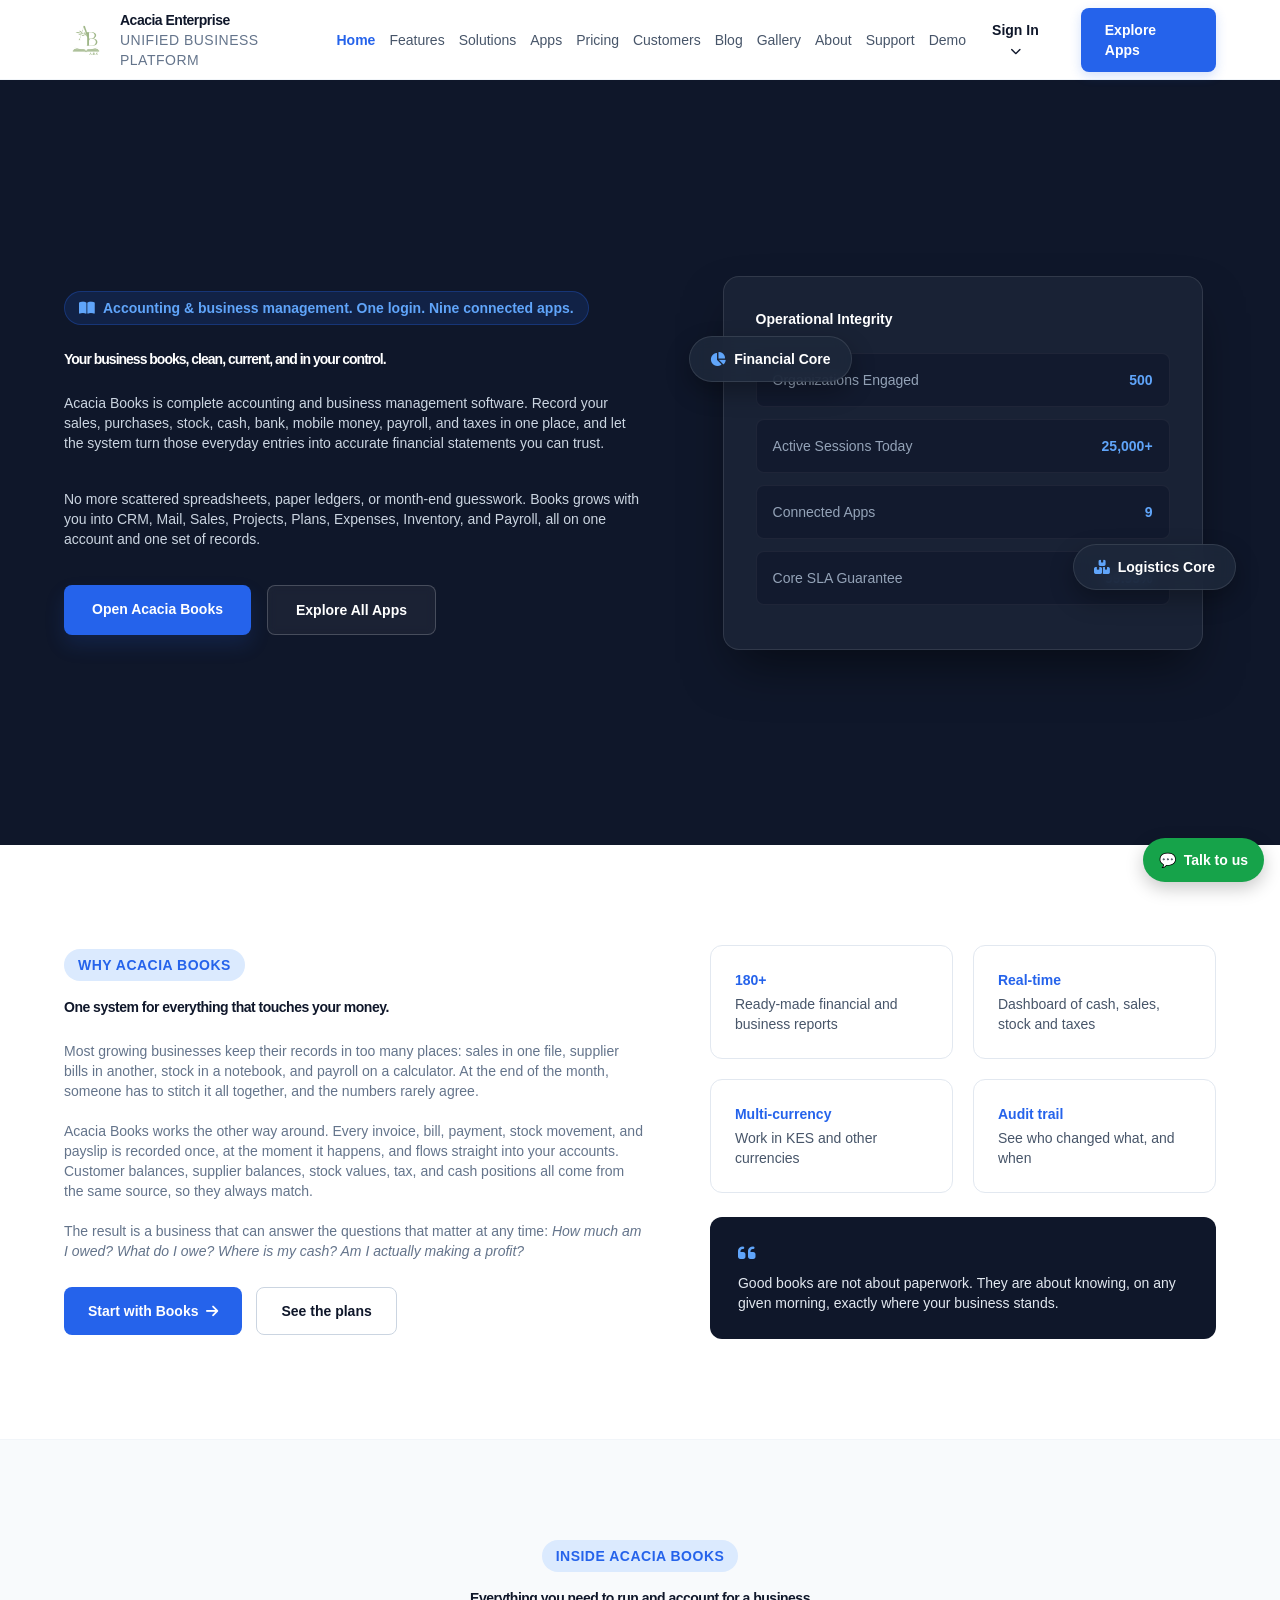
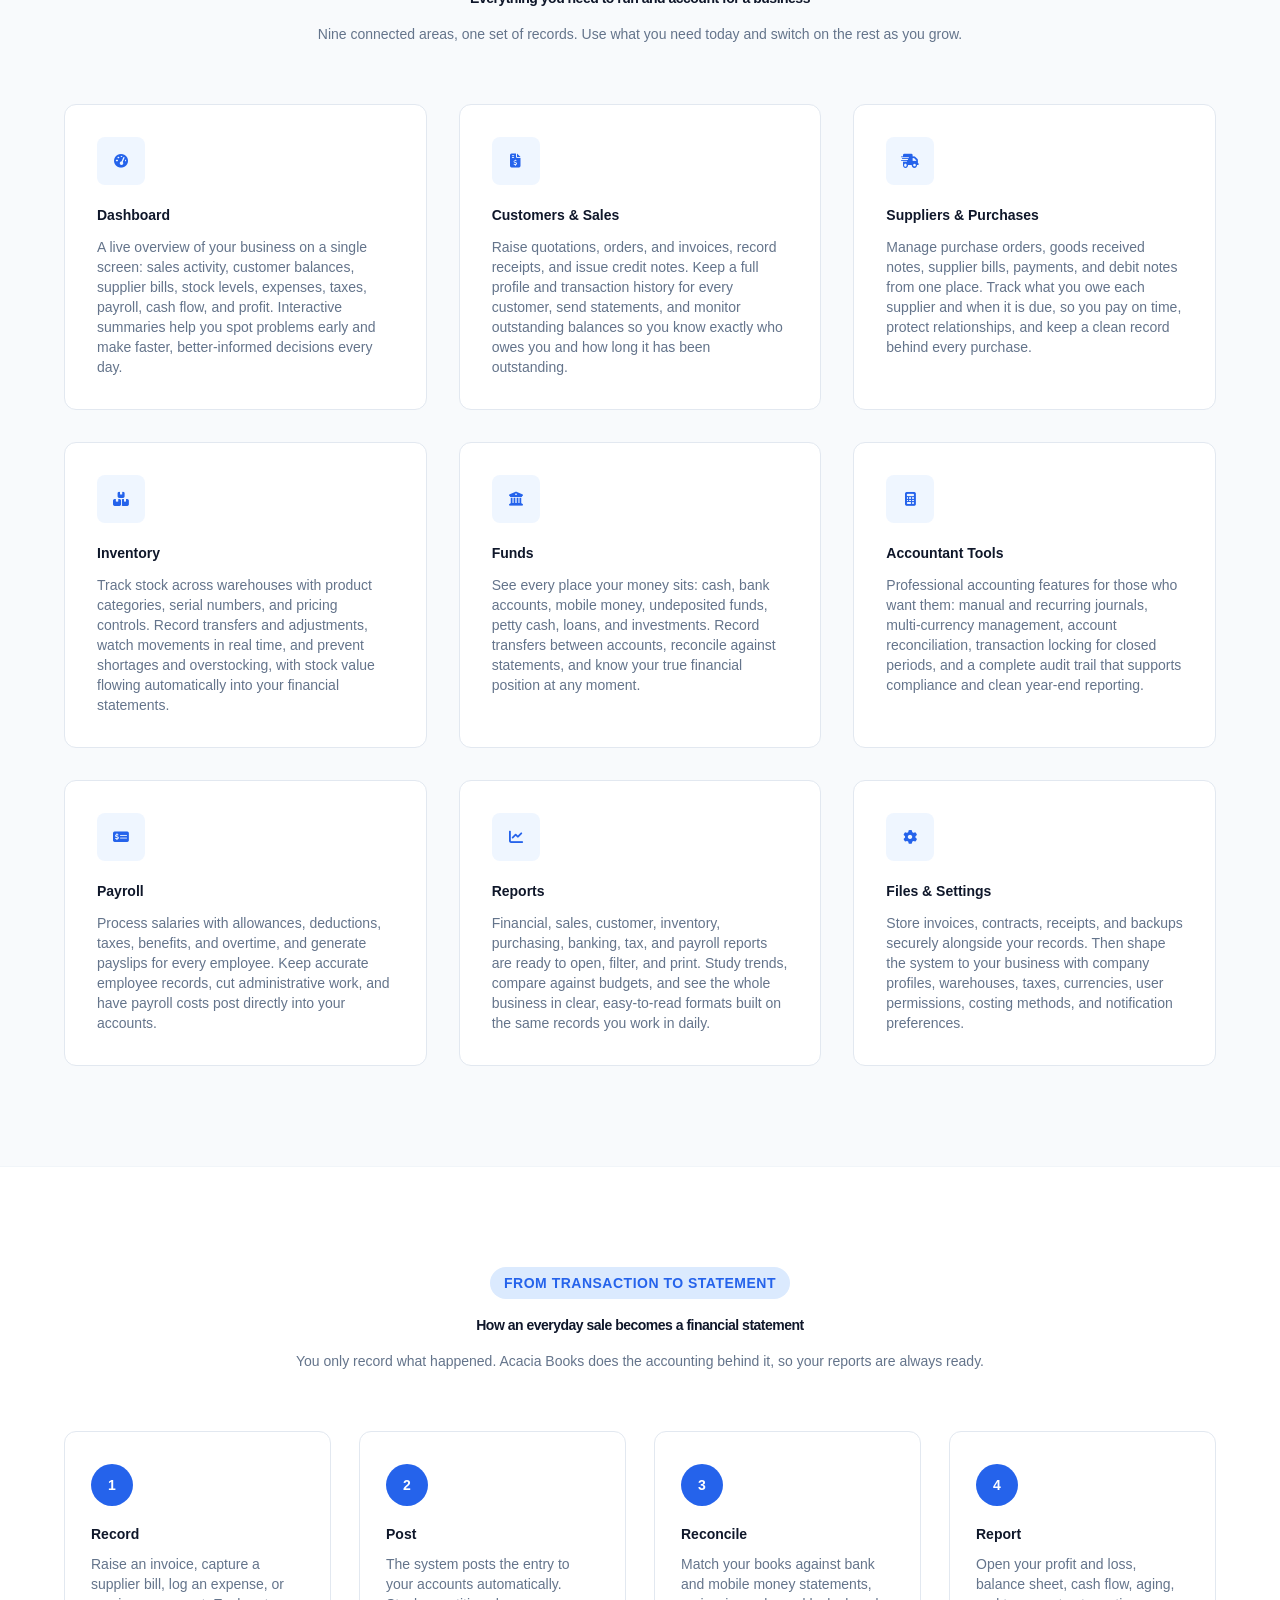
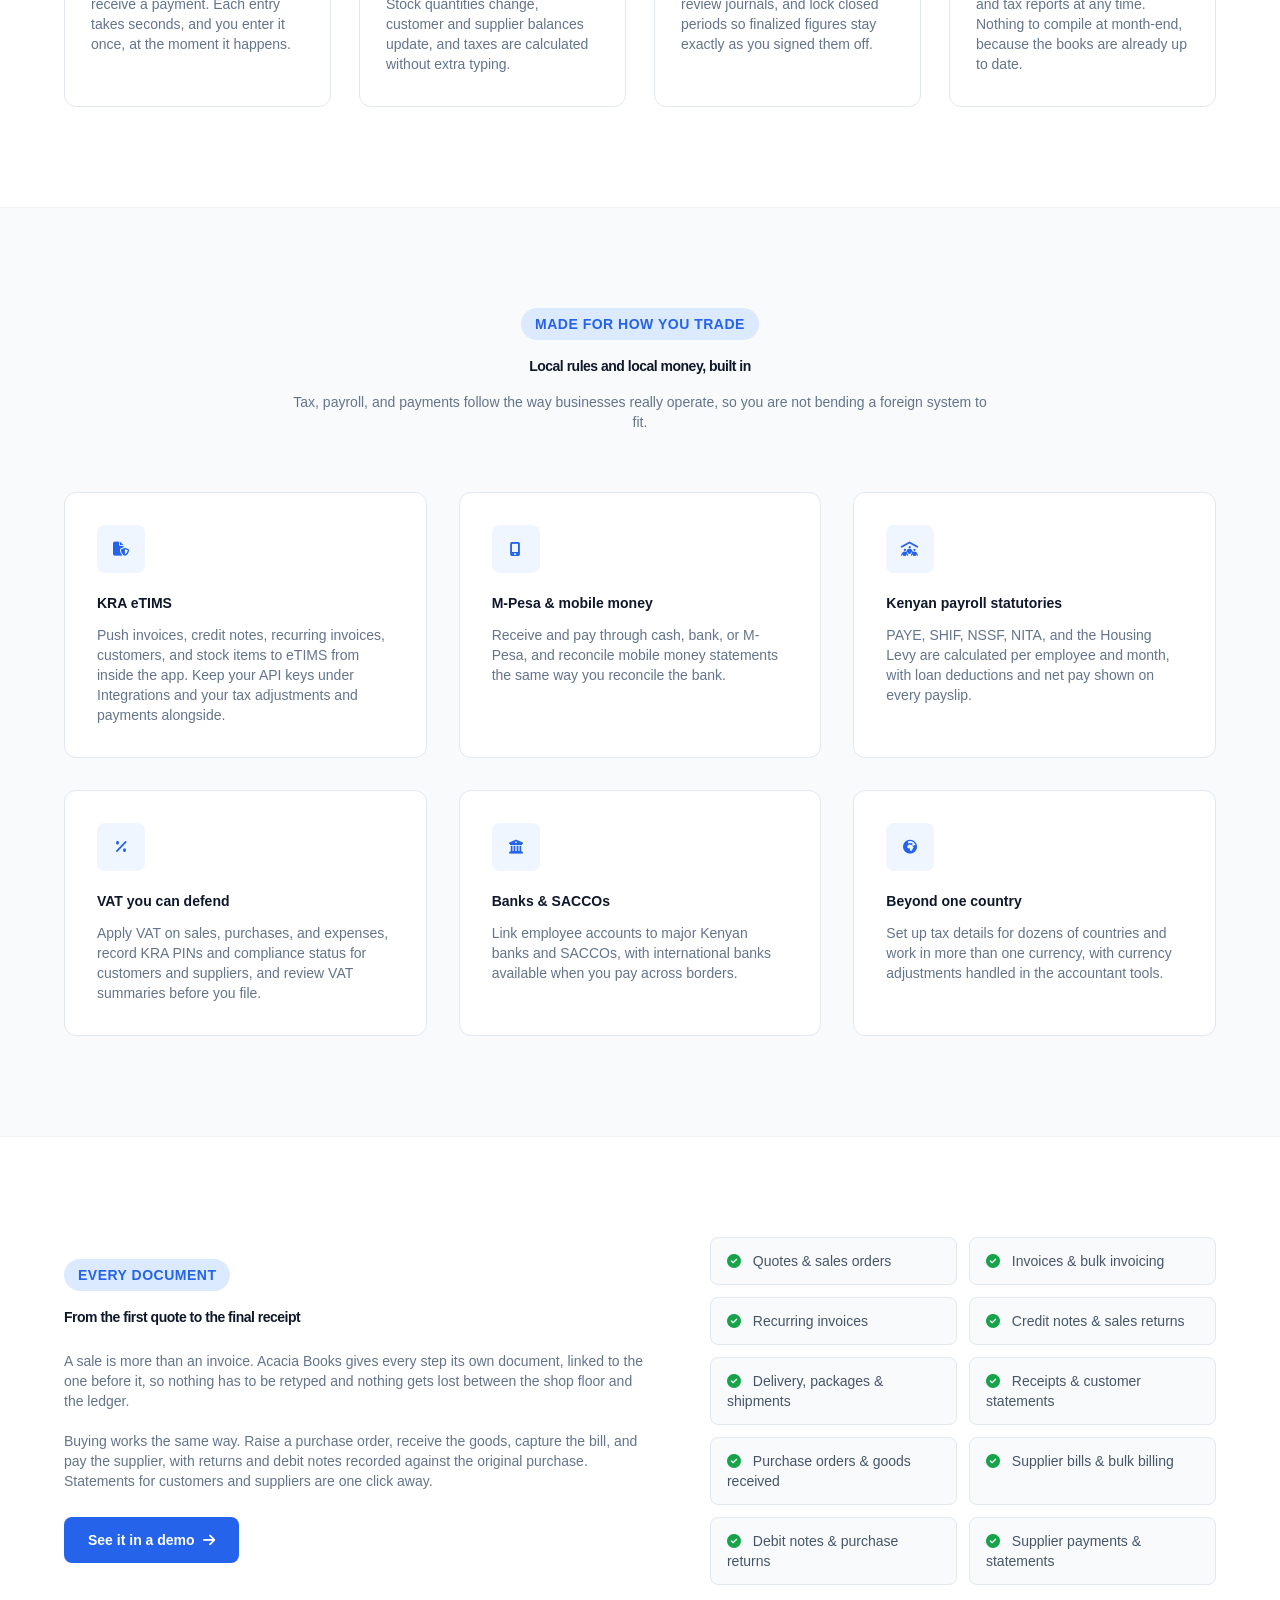
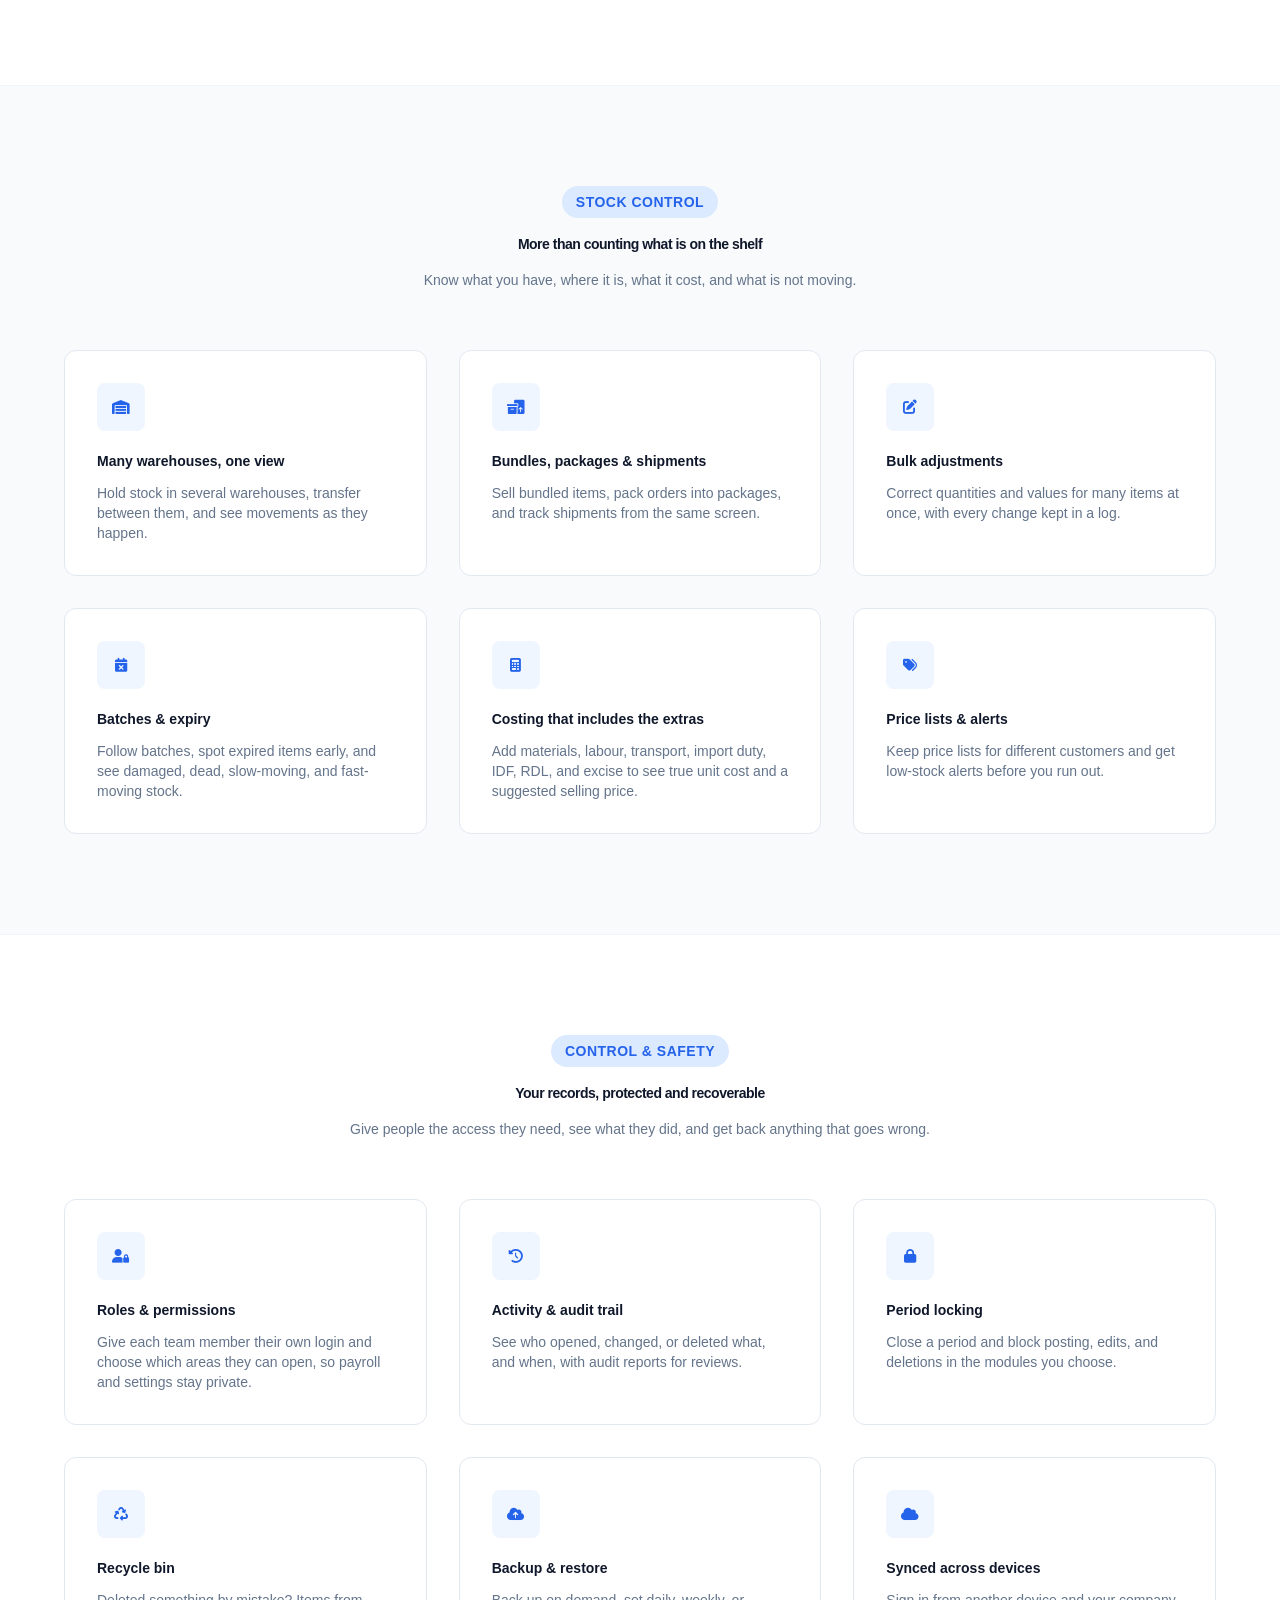
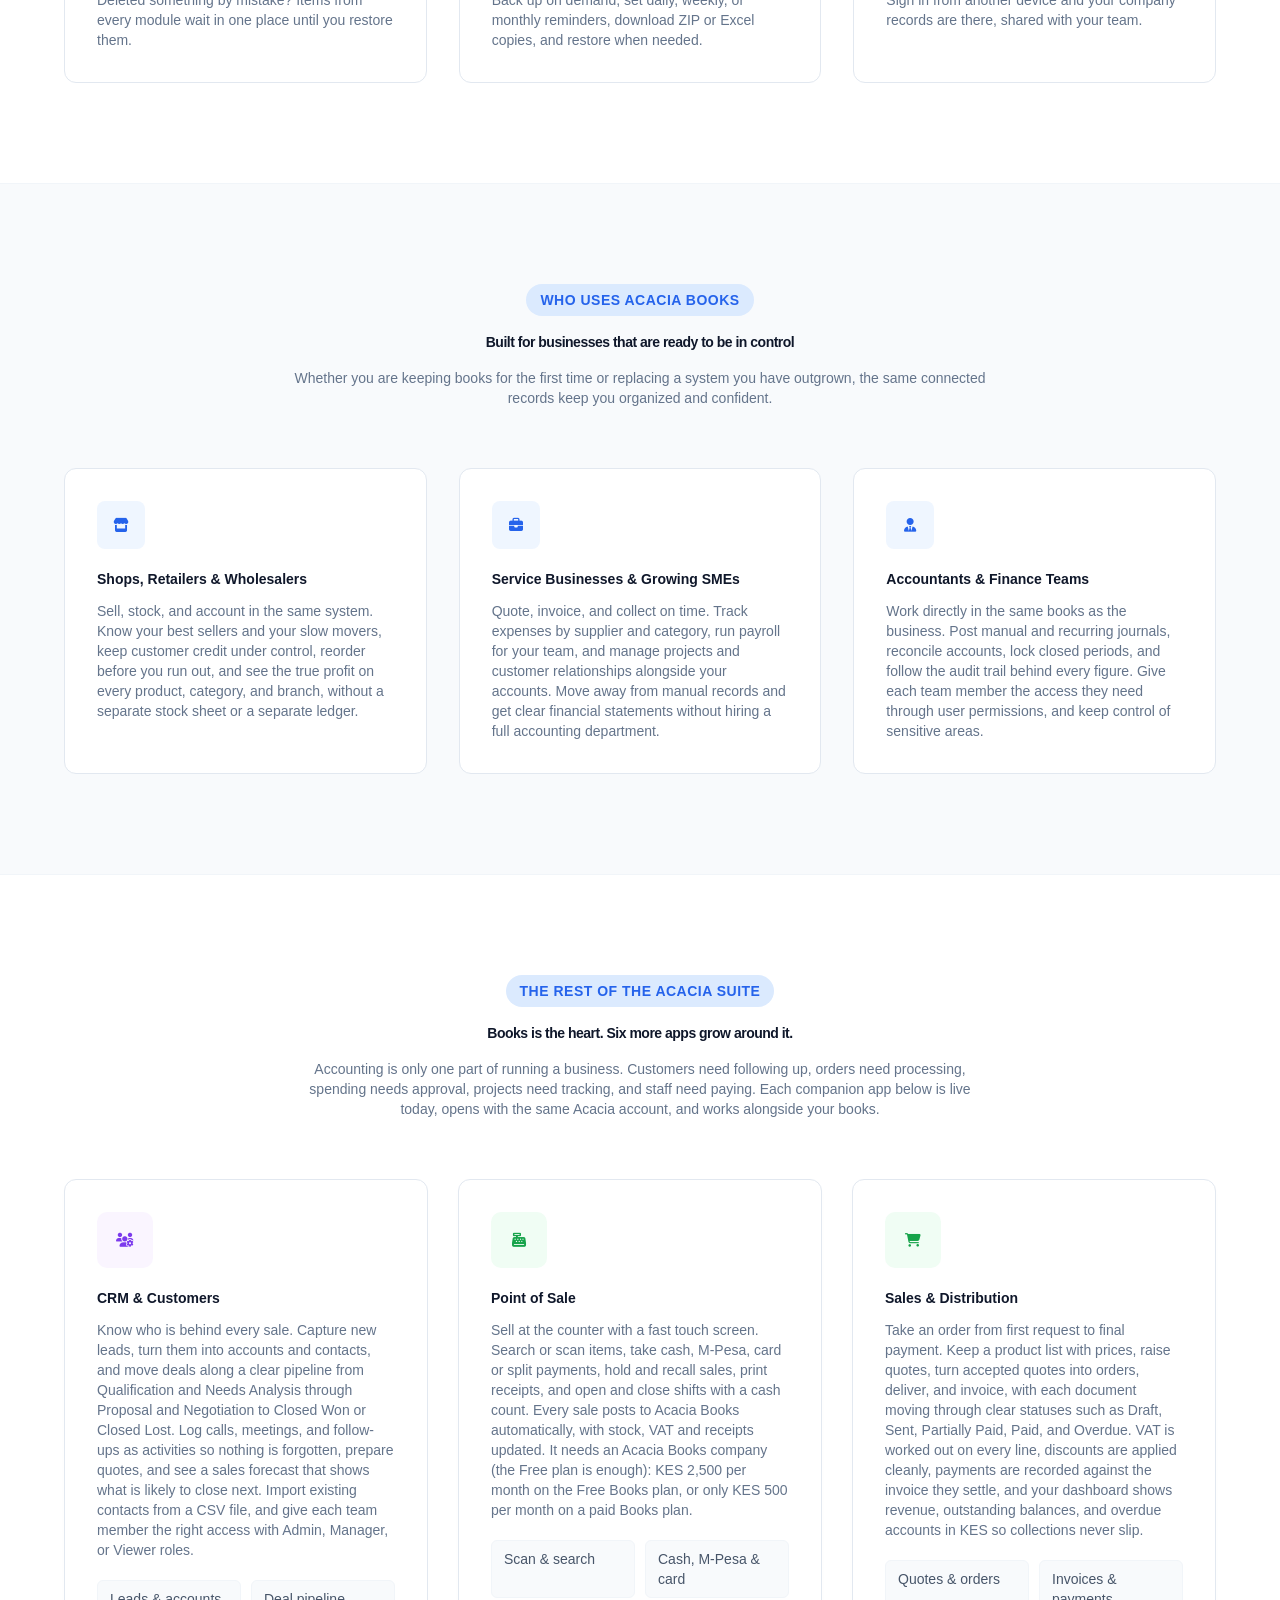
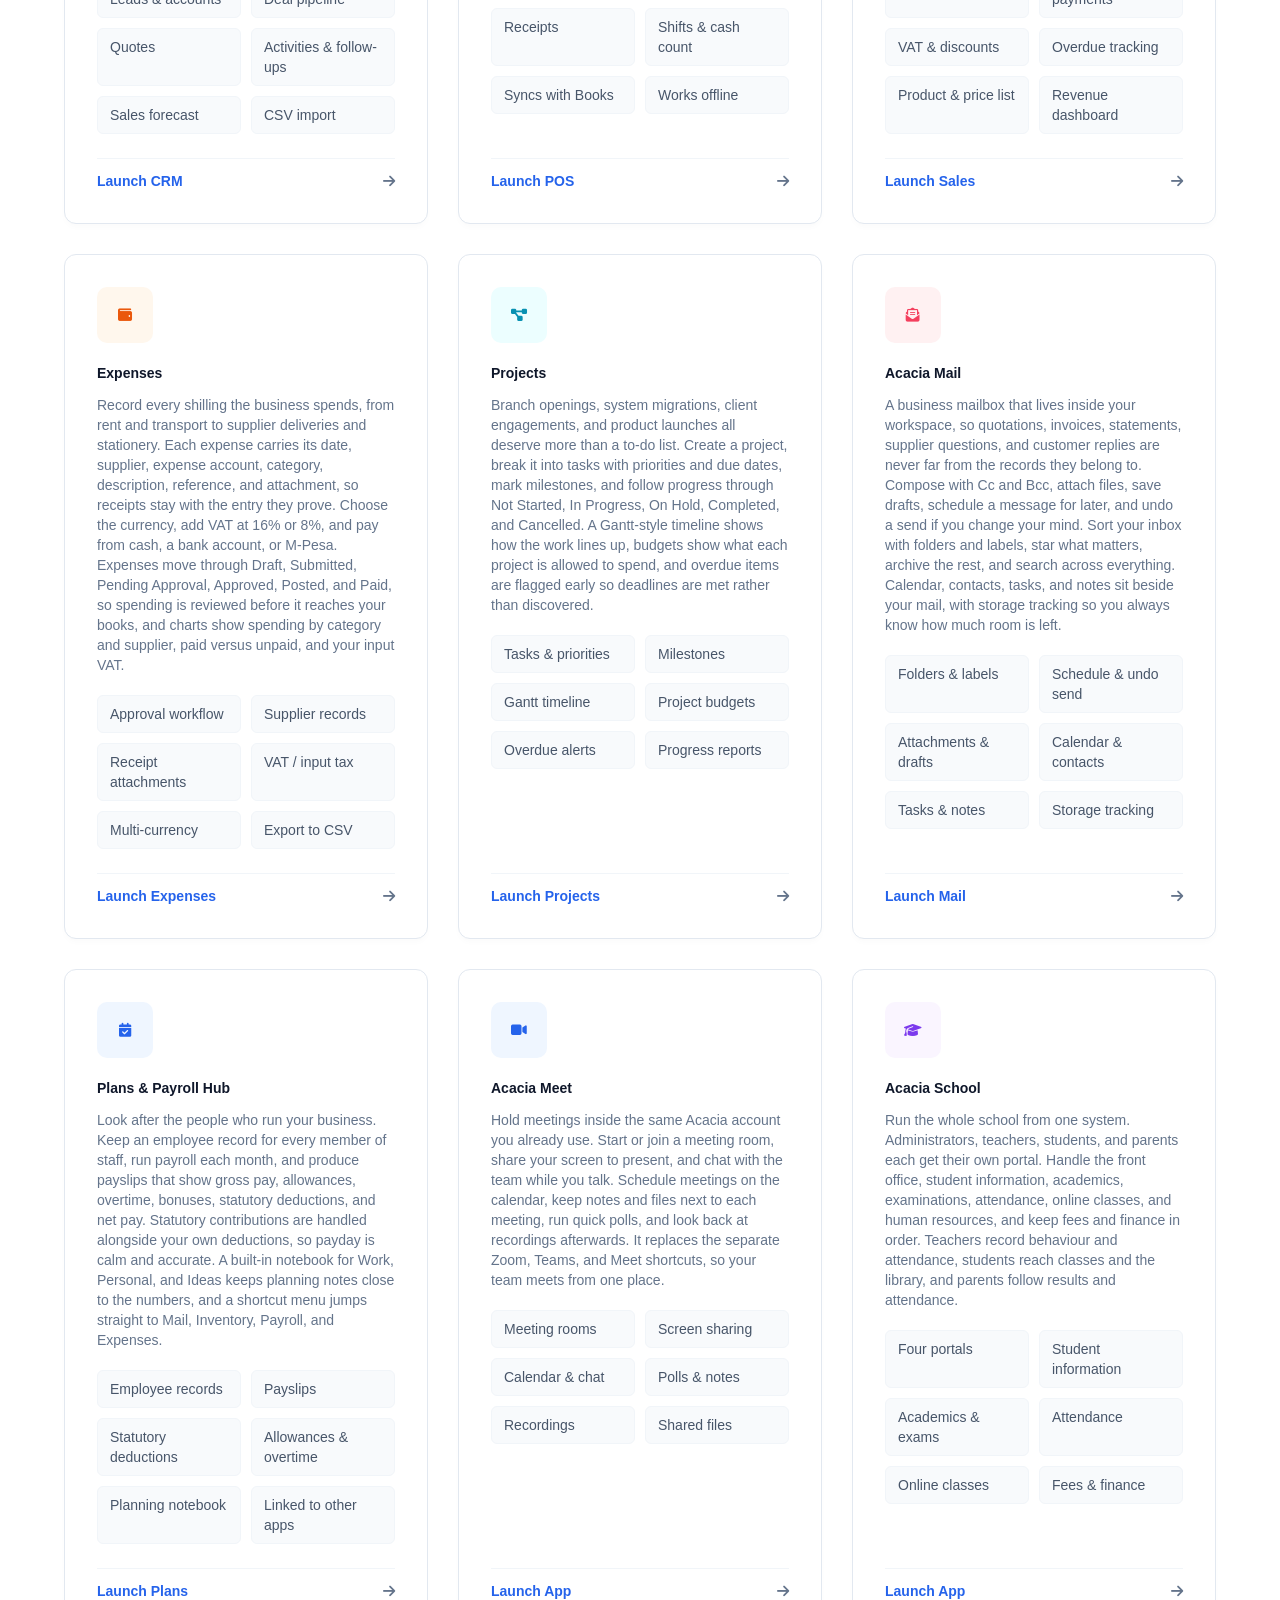
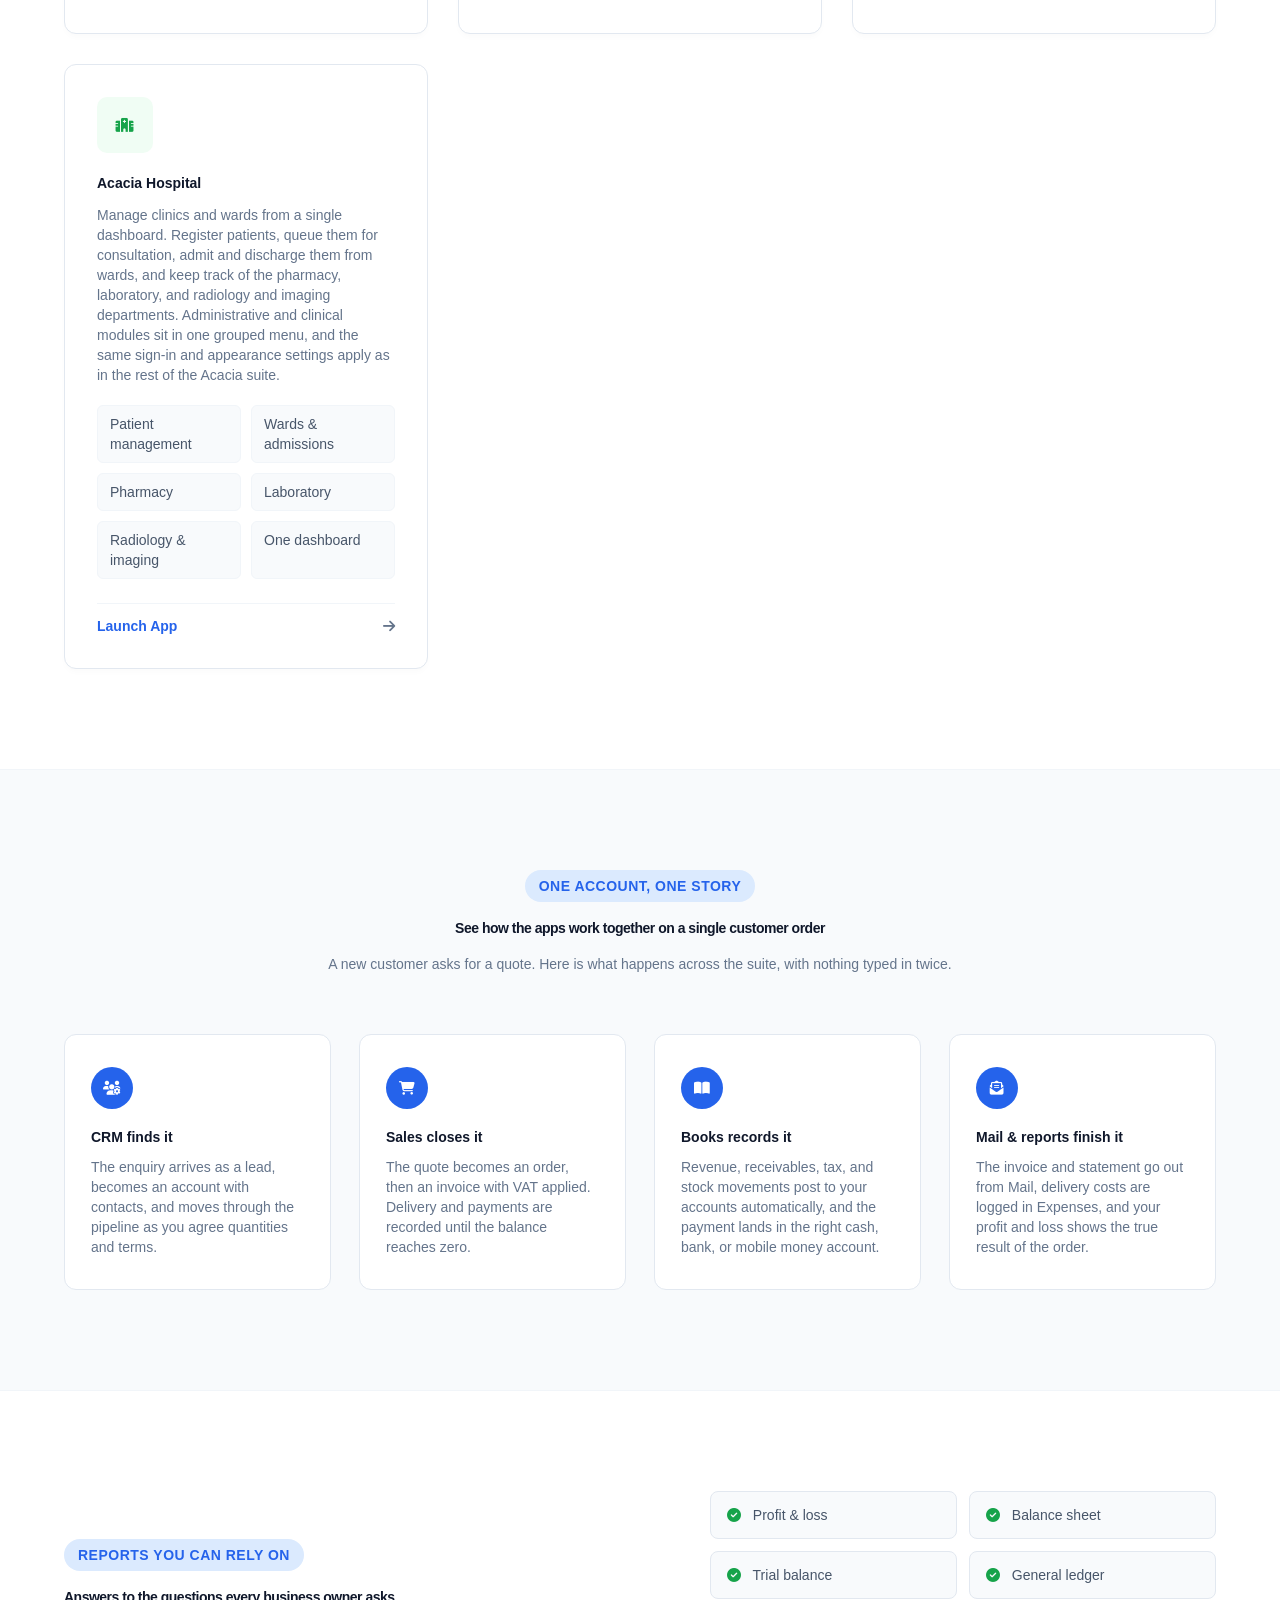
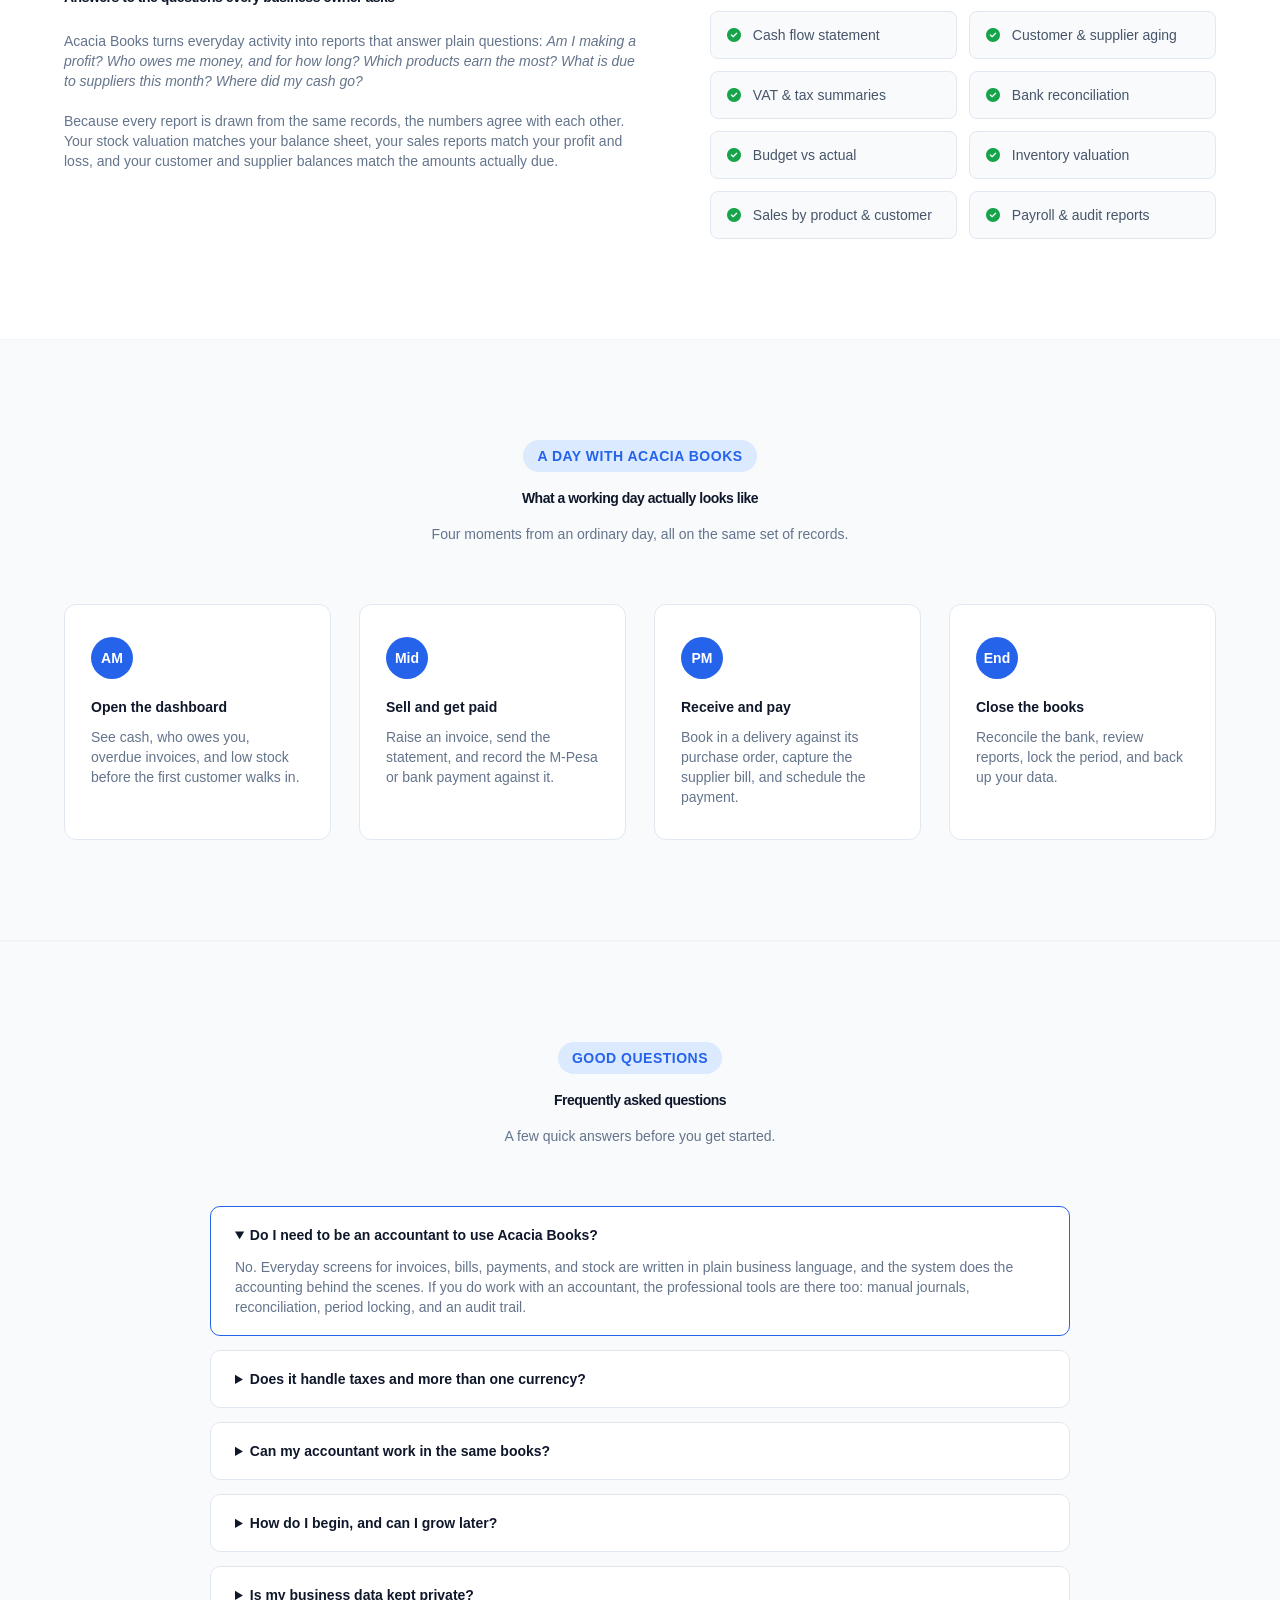
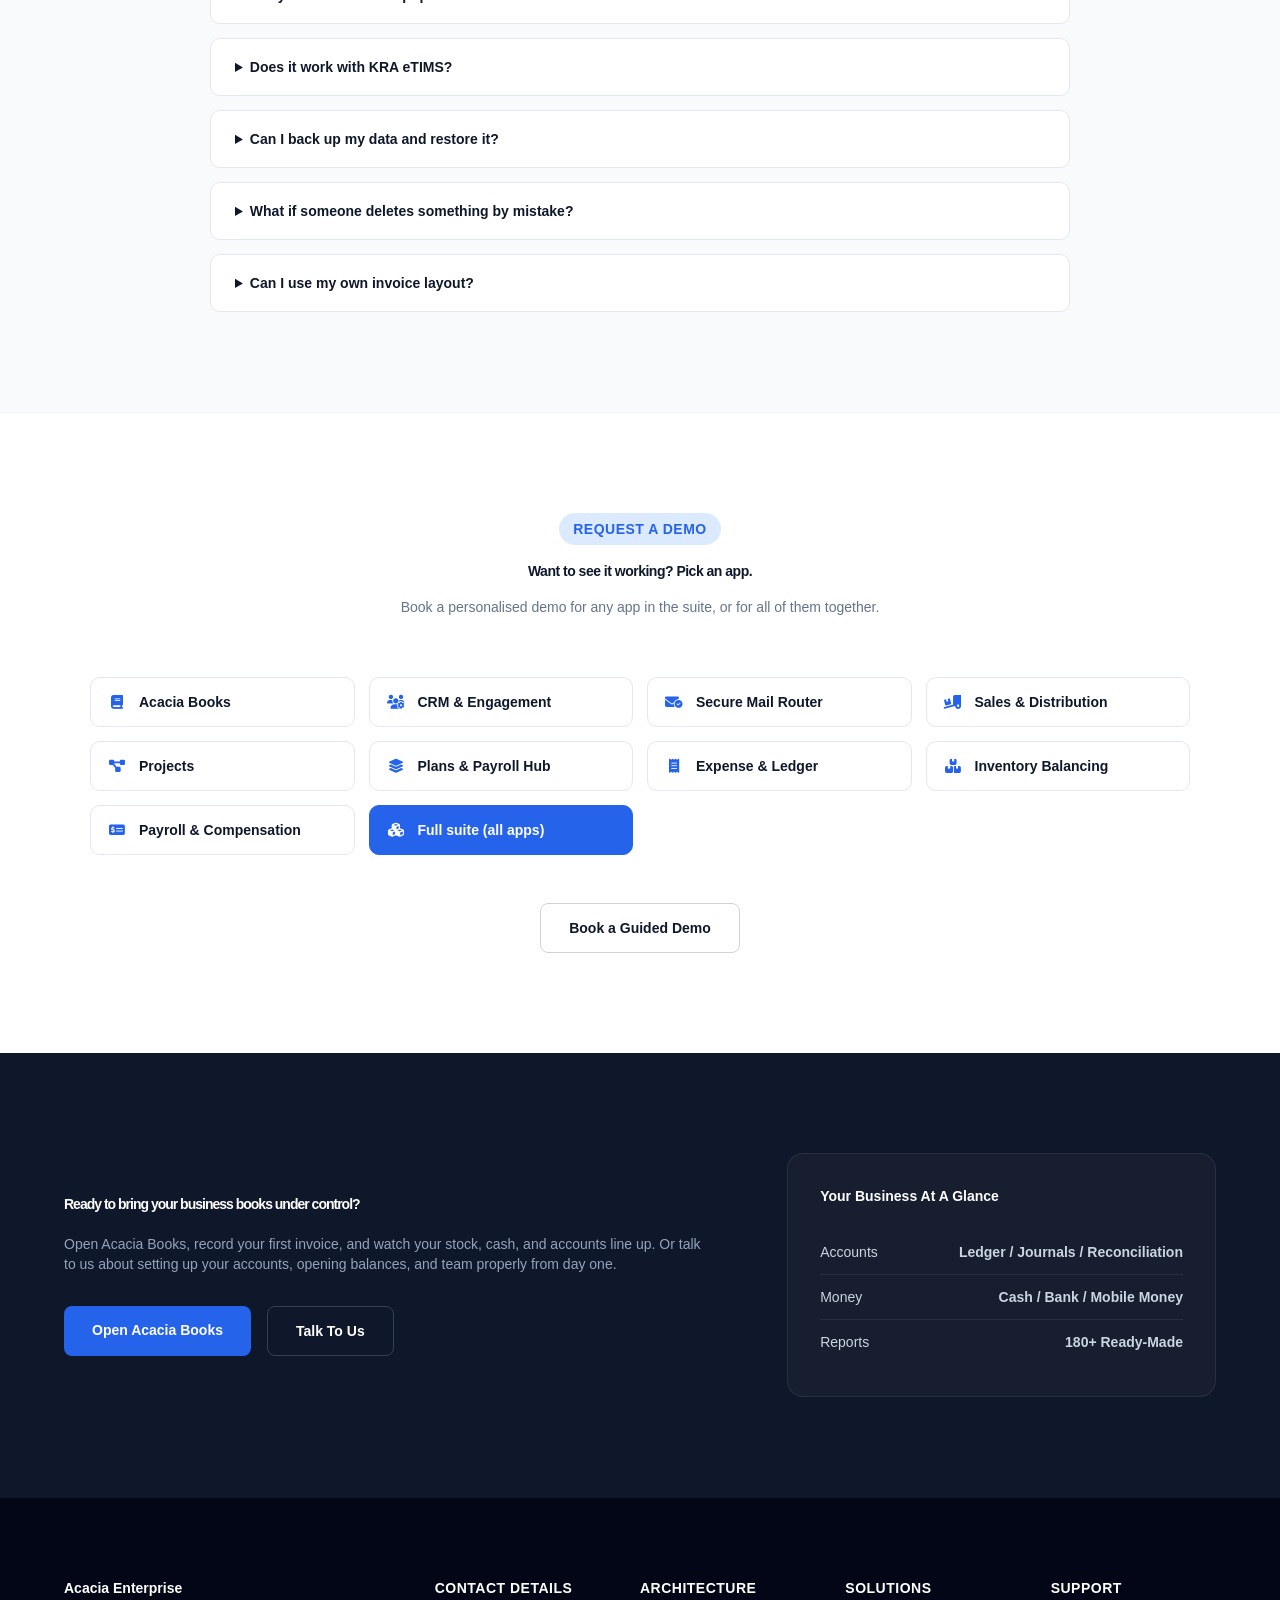
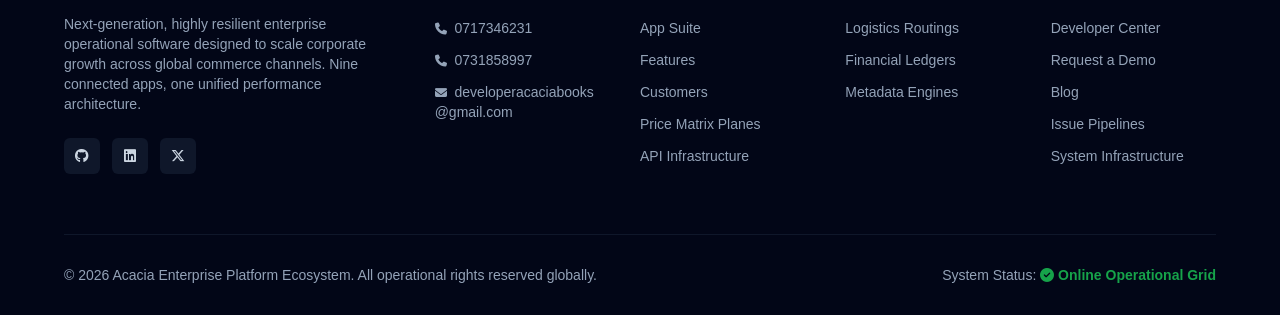
==== commit 9892c0d8: "Add files via upload" ====
--- a/landing.html
+++ b/landing.html
@@ -1,4 +1,4 @@
-<!DOCTYPE html><html lang="en"><head><meta charset="UTF-8"><meta name="viewport" content="width=device-width,initial-scale=1"><title>Acacia Enterprise</title><meta name="description" content="Acacia Books and 8 connected business apps: accounting, inventory, invoicing, payroll, CRM and more. Start free."><link href="https://fonts.googleapis.com/css2?family=Inter:wght@300;400;500;600;700;800&display=swap" rel="stylesheet"><link rel="stylesheet" href="https://cdnjs.cloudflare.com/ajax/libs/font-awesome/6.6.0/css/all.min.css"><style>*{margin:0;padding:0;box-sizing:border-box;font-family:cambria,sans-serif;scroll-behavior:smooth}body{background:#fff;color:#1e293b;overflow-x:hidden;line-height:1.5}a{text-decoration:none}ul{list-style:none}header{position:fixed;top:0;left:0;width:100%;height:80px;background:rgba(255,255,255,.9);backdrop-filter:blur(20px);display:flex;align-items:center;justify-content:space-between;padding:0 5%;z-index:1000;border-bottom:1px solid #f1f5f9}.logo{display:flex;align-items:center;gap:12px}.logo img{width:44px;height:44px;object-fit:contain}.logoText h2{font-size:22px;font-weight:800;color:#0f172a;letter-spacing:-.5px}.logoText span{display:block;font-size:11px;font-weight:500;color:#64748b;text-transform:uppercase;letter-spacing:.5px}nav ul{display:flex;align-items:center;gap:32px}nav a{font-size:15px;font-weight:500;color:#475569;transition:color .2s}nav a:hover{color:#2563eb}.actions{display:flex;align-items:center;gap:16px}.signIn{font-size:15px;font-weight:600;color:#0f172a;padding:10px 20px;transition:all .2s}.signIn:hover{color:#2563eb}.getStarted{padding:12px 24px;border-radius:8px;background:#2563eb;color:#fff;font-size:15px;font-weight:600;box-shadow:0 4px 12px rgba(37,99,235,.2);transition:all .2s}.getStarted:hover{background:#1d4ed8;transform:translateY(-1px)}.hero{margin-top:80px;min-height:85vh;display:flex;align-items:center;justify-content:space-between;padding:80px 5%;position:relative;overflow:hidden;background:#0f172a}.hero-slider-wrapper{position:absolute;top:0;left:0;width:100%;height:100%;z-index:1}.hero-slide{position:absolute;top:0;left:0;width:100%;height:100%;background-size:cover;background-position:center;background-repeat:no-repeat;opacity:0;transition:opacity 1.2s ease-in-out}.hero-slide.active{opacity:1}.hero-slider-wrapper::before{content:'';position:absolute;top:0;left:0;width:100%;height:100%;background:linear-gradient(to right,rgba(15,23,42,.85) 40%,rgba(15,23,42,.5) 100%);z-index:2}.leftHero{width:50%;position:relative;z-index:3}.badge{display:inline-flex;align-items:center;gap:8px;padding:6px 14px;background:rgba(37,99,235,.15);border:1px solid rgba(37,99,235,.3);border-radius:99px;font-size:13px;font-weight:600;color:#60a5fa;margin-bottom:24px}.leftHero h1{font-size:54px;font-weight:800;line-height:1.15;color:#fff;letter-spacing:-1px;margin-bottom:24px}.leftHero p{font-size:18px;line-height:1.6;color:#cbd5e1;margin-bottom:36px}.heroButtons{display:flex;gap:16px}.primary{padding:14px 28px;background:#2563eb;border-radius:8px;color:#fff;font-size:16px;font-weight:600;box-shadow:0 10px 20px rgba(37,99,235,.15);transition:all .2s}.primary:hover{background:#1d4ed8;transform:translateY(-2px)}.secondary{padding:14px 28px;border:1px solid rgba(255,255,255,.2);background:rgba(255,255,255,.05);border-radius:8px;color:#fff;font-size:16px;font-weight:600;backdrop-filter:blur(5px);transition:all .2s}.secondary:hover{background:rgba(255,255,255,.15);border-color:rgba(255,255,255,.4)}.rightHero{width:44%;display:flex;justify-content:center;position:relative;z-index:3}.preview{width:100%;max-width:480px;background:rgba(30,41,59,.7);backdrop-filter:blur(12px);border-radius:16px;padding:32px;box-shadow:0 25px 50px -12px rgba(0,0,0,.5);border:1px solid rgba(255,255,255,.1)}.preview h2{font-size:22px;color:#fff;margin-bottom:24px;font-weight:700}.item{display:flex;justify-content:space-between;align-items:center;padding:16px;background:rgba(15,23,42,.6);border-radius:8px;margin-bottom:12px;border:1px solid rgba(255,255,255,.05)}.item span{font-size:14px;font-weight:500;color:#94a3b8}.item strong{font-size:24px;color:#60a5fa;font-weight:700}.float{position:absolute;background:rgba(30,41,59,.85);backdrop-filter:blur(8px);padding:12px 20px;border-radius:99px;box-shadow:0 10px 25px rgba(0,0,0,.3);font-weight:600;font-size:14px;color:#fff;border:1px solid rgba(255,255,255,.1);display:flex;align-items:center;gap:8px}.float i{color:#60a5fa}.float1{left:-20px;top:60px}.float2{right:-20px;bottom:60px}.section{padding:100px 5%}.section-alt{padding:100px 5%;background:#f8fafc;border-top:1px solid #f1f5f9;border-bottom:1px solid #f1f5f9}.sectionTitle{text-align:center;margin-bottom:60px}.sectionTitle span{display:inline-block;padding:6px 14px;background:#dbeafe;color:#2563eb;border-radius:99px;font-size:13px;font-weight:600;margin-bottom:16px;text-transform:uppercase;letter-spacing:.5px}.sectionTitle h2{font-size:38px;font-weight:800;color:#0f172a;margin-bottom:16px;letter-spacing:-.5px}.sectionTitle p{max-width:700px;margin:auto;font-size:17px;line-height:1.6;color:#64748b}.solutions-grid{display:grid;grid-template-columns:repeat(3,1fr);gap:32px}.solution-card{background:#fff;padding:32px;border-radius:12px;border:1px solid #e2e8f0;transition:all .3s}.solution-card:hover{border-color:#2563eb;box-shadow:0 12px 30px rgba(0,0,0,.04);transform:translateY(-2px)}.solution-card .sol-icon{width:48px;height:48px;background:#eff6ff;color:#2563eb;border-radius:8px;display:flex;align-items:center;justify-content:center;font-size:20px;margin-bottom:20px}.solution-card h3{font-size:20px;font-weight:700;color:#0f172a;margin-bottom:12px}.solution-card p{font-size:15px;color:#64748b;line-height:1.6}.modules{display:grid;grid-template-columns:repeat(3,1fr);gap:30px}.module{background:#fff;border-radius:12px;padding:32px;box-shadow:0 4px 6px -1px rgba(0,0,0,.02);transition:all .3s;border:1px solid #e2e8f0;display:flex;flex-direction:column}.module:hover{transform:translateY(-4px);box-shadow:0 20px 25px -5px rgba(0,0,0,.05);border-color:#2563eb}.icon{width:56px;height:56px;border-radius:10px;display:flex;align-items:center;justify-content:center;font-size:22px;margin-bottom:20px}.blue{background:#eff6ff;color:#2563eb}.green{background:#f0fdf4;color:#16a34a}.orange{background:#fff7ed;color:#ea580c}.purple{background:#faf5ff;color:#7c3aed}.cyan{background:#ecfeff;color:#0891b2}.rose{background:#fff1f2;color:#f43f5e}.module h3{font-size:22px;color:#0f172a;margin-bottom:12px;font-weight:700}.module p{font-size:15px;line-height:1.6;color:#64748b;margin-bottom:20px}.features{display:grid;grid-template-columns:repeat(2,1fr);gap:10px;margin-bottom:24px}.features div{background:#f8fafc;padding:8px 12px;border-radius:6px;font-size:13px;font-weight:500;color:#475569;border:1px solid #f1f5f9}.learn{margin-top:auto;display:flex;justify-content:space-between;align-items:center;padding-top:12px;border-top:1px solid #f1f5f9}.learn a{font-size:14px;color:#2563eb;font-weight:600}.learn i{font-size:14px;color:#64748b;transition:transform .2s}.module:hover .learn i{transform:translateX(4px);color:#2563eb}.about-wrapper{display:grid;grid-template-columns:1fr 1fr;gap:60px;align-items:center}.about-content h3{font-size:28px;font-weight:700;color:#0f172a;margin-bottom:16px}.about-content p{font-size:16px;color:#64748b;line-height:1.7;margin-bottom:20px}.about-stats{display:grid;grid-template-columns:repeat(2,1fr);gap:20px}.about-stat-box{background:#fff;padding:24px;border-radius:12px;border:1px solid #e2e8f0}.about-stat-box h4{font-size:32px;color:#2563eb;font-weight:800;margin-bottom:4px}.about-stat-box p{font-size:14px;color:#475569;font-weight:500;margin:0}.pricing-section-container{display:flex;flex-direction:column;align-items:center;width:100%}.pricing-controls-wrapper{display:flex;flex-direction:column;align-items:center;gap:20px;margin-bottom:48px;background:#fff;padding:24px 32px;border-radius:16px;border:1px solid #e2e8f0;width:100%;max-width:650px;box-shadow:0 4px 6px -1px rgba(0,0,0,.02)}.module-tabs{display:flex;background:#f1f5f9;padding:6px;border-radius:10px;width:100%}.module-tab-btn{flex:1;padding:10px 16px;border:none;background:0 0;font-size:14px;font-weight:600;color:#64748b;cursor:pointer;border-radius:8px;transition:all .2s;display:flex;align-items:center;justify-content:center;gap:8px}.module-tab-btn.active{background:#fff;color:#2563eb;box-shadow:0 2px 4px rgba(0,0,0,.05)}.pricing-controls{display:flex;justify-content:center;align-items:center;gap:24px}.control-group{display:flex;align-items:center;gap:12px}.control-group span{font-size:15px;font-weight:600;color:#334155}.switch{position:relative;width:50px;height:26px}.switch input{display:none}.slider{position:absolute;top:0;left:0;right:0;bottom:0;background:#cbd5e1;border-radius:34px;cursor:pointer;transition:.3s}.slider:before{content:"";position:absolute;width:18px;height:18px;left:4px;top:4px;background:#fff;border-radius:50%;transition:.3s}input:checked+.slider{background:#2563eb}input:checked+.slider:before{transform:translateX(24px)}.pricing-grid{display:grid;grid-template-columns:repeat(3,1fr);gap:30px;margin-bottom:40px;width:100%}.pricing-card{background:#fff;border-radius:16px;padding:40px 32px;border:1px solid #e2e8f0;display:flex;flex-direction:column;transition:all .3s;position:relative}.pricing-card.featured{border-color:#2563eb;box-shadow:0 20px 40px rgba(37,99,235,.06)}.pricing-card.featured .badge-pop{position:absolute;top:-14px;left:50%;transform:translateX(-50%);background:#2563eb;color:#fff;padding:4px 14px;border-radius:999px;font-size:12px;font-weight:700;text-transform:uppercase;letter-spacing:.5px}.pricing-card:hover{transform:translateY(-4px);box-shadow:0 20px 30px rgba(0,0,0,.04)}.pricing-card h3{font-size:22px;color:#0f172a;font-weight:700;margin-bottom:8px}.price-display{margin-bottom:24px}.price-display h4{font-size:36px;font-weight:800;color:#0f172a;letter-spacing:-1px}.price-display span{font-size:14px;color:#64748b;font-weight:500}.pricing-card ul{display:flex;flex-direction:column;gap:14px;margin-bottom:36px;border-top:1px solid #f1f5f9;padding-top:24px}.pricing-card ul li{display:flex;align-items:start;gap:12px;font-size:14px;color:#475569;line-height:1.4}.pricing-card ul li i{font-size:16px;margin-top:2px;color:#2563eb}.pricing-card ul li.none{color:#94a3b8}.pricing-card ul li.none i{color:#cbd5e1}.btn-select{display:block;text-align:center;padding:14px;background:#f8fafc;border:1px solid #e2e8f0;color:#0f172a;border-radius:8px;font-size:15px;font-weight:600;transition:all .2s;margin-top:auto}.btn-select:hover{background:#2563eb;border-color:#2563eb;color:#fff}.pricing-card.featured .btn-select{background:#2563eb;border-color:#2563eb;color:#fff}.pricing-card.featured .btn-select:hover{background:#1d4ed8;border-color:#1d4ed8}.support-grid{display:grid;grid-template-columns:repeat(4,1fr);gap:24px}.support-card{background:#fff;padding:28px;border-radius:12px;border:1px solid #e2e8f0;text-align:center;transition:all .2s}.support-card:hover{border-color:#2563eb;box-shadow:0 10px 25px rgba(0,0,0,.03)}.support-card i{font-size:28px;color:#2563eb;margin-bottom:16px}.support-card h4{font-size:16px;font-weight:700;color:#0f172a;margin-bottom:8px}.support-card p{font-size:13px;color:#64748b;margin-bottom:16px}.support-card a{font-size:13px;font-weight:600;color:#2563eb}.cta{padding:100px 5%;background:#0f172a;color:#fff;position:relative;overflow:hidden}.ctaBox{max-width:1200px;margin:auto;display:grid;grid-template-columns:1.5fr 1fr;gap:80px;align-items:center}.cta h2{font-size:42px;font-weight:800;letter-spacing:-1px;margin-bottom:20px}.cta p{font-size:18px;color:#94a3b8;line-height:1.6;margin-bottom:32px}.ctaButtons{display:flex;gap:16px}.ctaPrimary{background:#2563eb;color:#fff;padding:14px 28px;border-radius:8px;font-weight:600}.ctaSecondary{border:1px solid #334155;color:#fff;padding:14px 28px;border-radius:8px;font-weight:600}.ctaCard{background:rgba(255,255,255,.03);border:1px solid rgba(255,255,255,.08);padding:32px;border-radius:16px}.ctaCard h3{font-size:20px;margin-bottom:24px;font-weight:700}.ctaItem{display:flex;justify-content:space-between;padding:12px 0;border-bottom:1px solid rgba(255,255,255,.08);font-size:14px;color:#cbd5e1}.ctaItem:last-child{border:none}footer{background:#020617;color:#94a3b8;padding:80px 5% 30px;border-top:1px solid #0f172a}.footerGrid{display:grid;grid-template-columns:2fr repeat(4,1fr);gap:40px;margin-bottom:60px}.footerLogo h2{font-size:24px;font-weight:800;color:#fff;margin-bottom:16px}.footerLogo p{font-size:14px;line-height:1.6}.social{display:flex;gap:12px;margin-top:24px}.social a{width:36px;height:36px;border-radius:6px;background:#0f172a;display:flex;align-items:center;justify-content:center;color:#cbd5e1;font-size:16px}.social a:hover{background:#2563eb;color:#fff}.footerColumn h3{font-size:14px;color:#fff;font-weight:700;text-transform:uppercase;letter-spacing:.5px;margin-bottom:20px}.footerColumn ul{display:flex;flex-direction:column;gap:12px}.footerColumn a{color:#94a3b8;font-size:14px}.footerColumn a:hover{color:#fff}.bottomFooter{border-top:1px solid #0f172a;padding-top:30px;display:flex;justify-content:space-between;font-size:13px}@media(max-width:1200px){.pricing-grid{grid-template-columns:repeat(2,1fr)}}.pricing-grid{grid-template-columns:repeat(6,minmax(0,1fr));gap:16px;align-items:stretch;max-width:1400px;margin:0 auto 40px}.pricing-card{padding:22px 18px 18px;border-radius:14px;border:1px solid #e3e8f0;box-shadow:none;text-align:left}.pricing-card:hover{transform:none;box-shadow:0 6px 18px rgba(15,23,42,.06);border-color:#cbd5e6}.pricing-card.featured{border-color:#2563eb;box-shadow:none}.pricing-card.featured .badge-pop{background:#fff;color:#2563eb;border:1px solid #2563eb;font-size:12px;letter-spacing:.05em;padding:3px 14px;top:-13px}.pricing-card h3{font-size:16px;margin-bottom:4px}.price-display{margin-bottom:16px}.price-display h4{display:inline;font-size:15px;font-weight:700;letter-spacing:0}.price-display span{font-size:13px;color:#6b7280;font-weight:400}.pricing-card ul{gap:0;border-top:none;padding-top:0;margin-bottom:8px;flex:1}.pricing-card ul li{font-size:13px;color:#6b7280;padding:7px 0;border-top:1px solid #eef1f6;gap:8px}.pricing-card ul li:first-child{border-top:none}.pricing-card ul.pc-collapsed li:nth-child(n+6){display:none}.pc-more{background:0 0;border:0;color:#2563eb;font-family:inherit;font-size:13px;font-weight:700;cursor:pointer;padding:8px 0 16px;text-align:left}.pc-more:hover{text-decoration:underline}.btn-select{background:#2563eb;border-color:#2563eb;color:#fff;padding:11px;font-size:14px;font-weight:700;border-radius:6px}.btn-select:hover{background:#1d4ed8;border-color:#1d4ed8}@media(max-width:1280px){.pricing-grid{grid-template-columns:repeat(3,minmax(0,1fr))}}@media(max-width:800px){.pricing-grid{grid-template-columns:repeat(2,minmax(0,1fr))}}@media(max-width:520px){.pricing-grid{grid-template-columns:1fr}}@media(max-width:1024px){.hero{flex-direction:column;text-align:center;padding-top:60px}.about-wrapper,.ctaBox,.leftHero,.rightHero{width:100%;grid-template-columns:1fr}.modules,.solutions-grid{grid-template-columns:repeat(2,1fr)}.support-grid{grid-template-columns:repeat(2,1fr)}.footerGrid{grid-template-columns:1fr}.hero-slider-wrapper::before{background:rgba(15,23,42,.85)}}@media(max-width:640px){.modules,.solutions-grid,.support-grid{grid-template-columns:1fr}.leftHero h1{font-size:36px}.pricing-controls-wrapper{padding:16px}.pricing-controls{flex-direction:column;gap:16px}.module-tabs{flex-direction:column;gap:4px}}</style><style>.gallery-grid{display:grid;grid-template-columns:repeat(3,1fr);gap:30px}.gallery-card{background:#fff;border-radius:12px;overflow:hidden;border:1px solid #e2e8f0;transition:all .3s}.gallery-card:hover{transform:translateY(-4px);box-shadow:0 20px 25px -5px rgba(0,0,0,.08);border-color:#2563eb}.gallery-frame{background:#0f172a;padding:10px 14px 0}.gallery-dots{display:flex;gap:6px;padding-bottom:10px}.gallery-dots span{width:9px;height:9px;border-radius:50%;background:#334155}.gallery-dots span:first-child{background:#f43f5e}.gallery-dots span:nth-child(2){background:#eab308}.gallery-dots span:nth-child(3){background:#16a34a}.gallery-card img{width:100%;height:220px;object-fit:cover;display:block}.gallery-caption{padding:20px 22px 24px}.gallery-caption h4{font-size:16px;font-weight:700;color:#0f172a;margin-bottom:6px}.gallery-caption p{font-size:13px;color:#64748b;line-height:1.5}.gallery-note{max-width:700px;margin:40px auto 0;text-align:center;font-size:13px;color:#94a3b8}@media(max-width:1024px){.gallery-grid{grid-template-columns:repeat(2,1fr)}}@media(max-width:640px){.gallery-grid{grid-template-columns:1fr}}</style><style>nav a.active{color:#2563eb;font-weight:700}</style><style>.signDrop{position:relative}.signDrop .signIn{background:0 0;border:0;cursor:pointer;font-family:inherit}.ddMenu{display:none;position:absolute;right:0;top:100%;margin-top:6px;width:290px;background:#fff;border:1px solid #e2e8f0;border-radius:12px;box-shadow:0 20px 40px rgba(15,23,42,.18);padding:8px;z-index:2000}.signDrop.open .ddMenu{display:block}.ddHead{font-size:11px;font-weight:700;color:#64748b;text-transform:uppercase;letter-spacing:.5px;padding:8px 12px 6px}.ddItem{display:flex;align-items:center;gap:12px;padding:10px 12px;border-radius:8px;font-size:14px;font-weight:600;color:#0f172a}.ddItem i{width:18px;text-align:center;color:#2563eb}.ddItem:hover{background:#eff6ff;color:#2563eb}.ddSep{height:1px;background:#e2e8f0;margin:6px 4px}.ddCreate i{color:#16a34a}</style><style id="bkHomeCss">.bk-two{max-width:1200px;margin:auto;display:grid;grid-template-columns:1.15fr 1fr;gap:64px;align-items:center}.bk-text p{font-size:16px;line-height:1.7;color:#64748b;margin-bottom:20px}.bk-text p em{color:#64748b;font-style:italic}.bk-actions{display:flex;gap:14px;margin-top:26px;flex-wrap:wrap}.bk-btn{display:inline-flex;align-items:center;gap:8px;padding:13px 24px;border-radius:8px;background:#2563eb;color:#fff;font-weight:600;font-size:15px;text-decoration:none;transition:.25s}.bk-btn:hover{background:#1d4ed8;transform:translateY(-1px)}.bk-btn.ghost{background:#fff;color:#0f172a;border:1px solid #cbd5e1}.bk-btn.ghost:hover{border-color:#2563eb;color:#2563eb}.bk-quote{margin-top:24px;padding:26px 28px;background:#0f172a;border-radius:12px;color:#e2e8f0;position:relative}.bk-quote i{color:#60a5fa;font-size:20px;margin-bottom:10px;display:block}.bk-quote p{font-size:16px;line-height:1.7;margin:0;font-style:normal}.bk-steps{max-width:1200px;margin:auto;display:grid;grid-template-columns:repeat(4,1fr);gap:28px}.bk-step{background:#fff;border:1px solid #e2e8f0;border-radius:12px;padding:32px 26px;position:relative;transition:.3s}.bk-step:hover{border-color:#2563eb;transform:translateY(-3px);box-shadow:0 14px 30px rgba(0,0,0,.05)}.bk-num{font-size:17px;width:42px;height:42px;border-radius:50%;background:#2563eb;color:#fff;font-weight:800;display:flex;align-items:center;justify-content:center;margin-bottom:18px}.bk-step h3{font-size:20px;font-weight:700;color:#0f172a;margin-bottom:10px}.bk-step p{font-size:15px;line-height:1.6;color:#64748b}.bk-checks{display:grid;grid-template-columns:repeat(2,1fr);gap:12px}.bk-checks div{background:#f8fafc;border:1px solid #e2e8f0;border-radius:8px;padding:13px 16px;font-size:14px;font-weight:500;color:#475569}.bk-checks i{color:#16a34a;margin-right:8px}.bk-faq{max-width:860px;margin:auto;display:flex;flex-direction:column;gap:14px}.bk-faq details{background:#fff;border:1px solid #e2e8f0;border-radius:10px;padding:18px 24px}.bk-faq summary{cursor:pointer;font-weight:700;color:#0f172a;font-size:16px}.bk-faq details[open]{border-color:#2563eb}.bk-faq details p{margin-top:12px;font-size:15px;line-height:1.6;color:#64748b}.cmp-wrap{max-width:1200px;margin:auto;overflow-x:auto;border:1px solid #e2e8f0;border-radius:12px;background:#fff}.cmp-table{width:100%;border-collapse:collapse;min-width:820px}.cmp-table td,.cmp-table th{padding:14px 16px;text-align:center;font-size:14px;color:#475569;border-bottom:1px solid #f1f5f9}.cmp-table th{background:#f8fafc;color:#0f172a;font-weight:700;font-size:14px}.cmp-table td:first-child,.cmp-table th:first-child{text-align:left;font-weight:600;color:#0f172a}.cmp-table tr.cmp-price td{font-weight:700;color:#2563eb;background:#eff6ff}.cmp-table tbody tr:last-child td{border-bottom:none}.sol-list{list-style:none;margin:18px 0 0;padding:0;display:grid;gap:8px}.sol-list li{font-size:14px;line-height:1.5;color:#475569}.sol-list i{color:#16a34a;margin-right:8px}.solution-card p.sol-best{margin-top:16px;padding-top:14px;border-top:1px solid #f1f5f9;font-size:14px;color:#64748b}.solution-card p.sol-best strong{color:#0f172a}@media(max-width:1024px){.bk-two{grid-template-columns:1fr;gap:40px}.bk-steps{grid-template-columns:repeat(2,1fr)}}@media(max-width:640px){.bk-checks,.bk-steps{grid-template-columns:1fr}}</style><style id="homeUniformText">body,body :not(i):not(svg):not(svg *){font-size:.875rem!important;line-height:1.25rem!important}</style><script>!function(){try{var e=localStorage.getItem("acxTheme");e||(e=window.matchMedia&&matchMedia("(prefers-color-scheme: dark)").matches?"dark":"light"),document.documentElement.setAttribute("data-theme",e)}catch(e){}}()</script><style id="homeDarkMode">.themeToggle{background:0 0;border:1px solid #e2e8f0;color:#475569;width:36px;height:36px;border-radius:8px;cursor:pointer;display:inline-flex;align-items:center;justify-content:center;transition:.2s}.themeToggle:hover{border-color:#2563eb;color:#2563eb}html[data-theme=dark]{color-scheme:dark}html[data-theme=dark] body{background:#0b1220;color:#e2e8f0}html[data-theme=dark] header{background:rgba(11,18,32,.9);border-bottom-color:#1e293b}html[data-theme=dark] .about-content h3,html[data-theme=dark] .bk-faq summary,html[data-theme=dark] .bk-step h3,html[data-theme=dark] .cmp-table td:first-child,html[data-theme=dark] .cmp-table th,html[data-theme=dark] .cmp-table th:first-child,html[data-theme=dark] .logoText h2,html[data-theme=dark] .module h3,html[data-theme=dark] .price-display h4,html[data-theme=dark] .pricing-card h3,html[data-theme=dark] .sectionTitle h2,html[data-theme=dark] .signIn,html[data-theme=dark] .solution-card h3,html[data-theme=dark] .solution-card p.sol-best strong,html[data-theme=dark] .support-card h4{color:#f1f5f9}html[data-theme=dark] .about-content p,html[data-theme=dark] .bk-faq details p,html[data-theme=dark] .bk-step p,html[data-theme=dark] .bk-text p,html[data-theme=dark] .bk-text p em,html[data-theme=dark] .learn i,html[data-theme=dark] .logoText span,html[data-theme=dark] .module p,html[data-theme=dark] .module-tab-btn,html[data-theme=dark] .price-display span,html[data-theme=dark] .sectionTitle p,html[data-theme=dark] .solution-card p,html[data-theme=dark] .solution-card p.sol-best,html[data-theme=dark] .support-card p{color:#94a3b8}html[data-theme=dark] .about-stat-box p,html[data-theme=dark] .bk-checks div,html[data-theme=dark] .cmp-table td,html[data-theme=dark] .cmp-table th,html[data-theme=dark] .features div,html[data-theme=dark] .pricing-card ul li,html[data-theme=dark] .sol-list li,html[data-theme=dark] nav a{color:#cbd5e1}html[data-theme=dark] nav a.active,html[data-theme=dark] nav a:hover{color:#60a5fa}html[data-theme=dark] .about-stat-box,html[data-theme=dark] .bk-faq details,html[data-theme=dark] .bk-step,html[data-theme=dark] .cmp-wrap,html[data-theme=dark] .ddMenu,html[data-theme=dark] .module,html[data-theme=dark] .pricing-card,html[data-theme=dark] .pricing-controls-wrapper,html[data-theme=dark] .solution-card,html[data-theme=dark] .support-card{background:#111a2e;border-color:#1e293b}html[data-theme=dark] .section-alt{background:#0f172a;border-color:#1e293b}html[data-theme=dark] .bk-checks div,html[data-theme=dark] .cmp-table th,html[data-theme=dark] .features div,html[data-theme=dark] .module-tabs{background:#0f172a;border-color:#1e293b}html[data-theme=dark] .cmp-table td,html[data-theme=dark] .cmp-table th,html[data-theme=dark] .learn,html[data-theme=dark] .solution-card p.sol-best{border-color:#1e293b}html[data-theme=dark] .cmp-table tr.cmp-price td{background:#14243f;color:#60a5fa}html[data-theme=dark] .module-tab-btn.active{background:#1e293b;color:#60a5fa}html[data-theme=dark] .blue,html[data-theme=dark] .sectionTitle span,html[data-theme=dark] .sol-icon{background:#14243f;color:#60a5fa}html[data-theme=dark] .green{background:#0f2a1c;color:#4ade80}html[data-theme=dark] .orange{background:#2e1a0c;color:#fb923c}html[data-theme=dark] .purple{background:#221636;color:#a78bfa}html[data-theme=dark] .cyan{background:#0a2830;color:#22d3ee}html[data-theme=dark] .rose{background:#2f1119;color:#fb7185}html[data-theme=dark] .ddItem{color:#e2e8f0}html[data-theme=dark] .ddItem:hover{background:#14243f;color:#60a5fa}html[data-theme=dark] .ddSep{background:#1e293b}html[data-theme=dark] .bk-btn.ghost,html[data-theme=dark] .btn-select{background:#111a2e;color:#e2e8f0;border-color:#334155}html[data-theme=dark] .bk-btn.ghost:hover,html[data-theme=dark] .btn-select:hover{border-color:#2563eb;color:#fff}html[data-theme=dark] .pricing-card.featured .btn-select{background:#2563eb;color:#fff;border-color:#2563eb}html[data-theme=dark] .pricing-card ul li.none{color:#64748b}html[data-theme=dark] .slider{background:#334155}html[data-theme=dark] .themeToggle{border-color:#334155;color:#facc15}html[data-theme=dark] footer{background:#050a14;border-top-color:#1e293b}html[data-theme=dark] .bottomFooter,html[data-theme=dark] .social a{border-color:#1e293b}.pricing-controls{flex-wrap:wrap}.currency-select{padding:8px 12px;border:1px solid #cbd5e1;border-radius:8px;background:#fff;color:#0f172a;font-weight:600;font-size:14px;cursor:pointer;max-width:210px}.currency-select:focus{outline:2px solid #2563eb;outline-offset:1px}.currency-note{margin:0;font-size:13px;line-height:1.5;color:#64748b;text-align:center}.cmp-actions{display:flex;flex-wrap:wrap;gap:12px;justify-content:center;align-items:center;margin-top:22px}.cmp-actions .bk-btn{border:0;cursor:pointer;font-family:inherit}.cmp-actions-note{font-size:13px;color:#64748b}html[data-theme=dark] .currency-select{background:#111a2e;color:#e2e8f0;border-color:#334155}html[data-theme=dark] .cmp-actions-note,html[data-theme=dark] .currency-note{color:#94a3b8}</style><style id="landingExtraPages">header nav ul{gap:20px}@media(max-width:1400px){header nav ul{gap:14px}header nav a{font-size:13px}}.pg-cta{display:flex;gap:14px;justify-content:center;margin-top:48px;flex-wrap:wrap}.pg-ghost{border:1px solid #cbd5e1;color:#0f172a;padding:14px 28px;border-radius:8px;font-weight:600}.pg-cta .ctaPrimary{color:#fff}.ft-tag{font-style:normal;font-size:11px;font-weight:600;color:#2563eb;background:#eff6ff;border-radius:99px;padding:2px 8px;margin-left:6px;vertical-align:middle}.cx-stats{max-width:1100px;margin:0 auto 48px;display:grid;grid-template-columns:repeat(4,1fr);gap:20px}.cx-stat{background:#fff;border:1px solid #e2e8f0;border-radius:12px;padding:24px;text-align:center}.cx-stat strong{display:block;font-size:28px;font-weight:800;color:#2563eb}.cx-stat span{color:#64748b}.cx-grid{max-width:1200px;margin:0 auto;display:grid;grid-template-columns:repeat(3,1fr);gap:24px}.cx-card{background:#fff;border:1px solid #e2e8f0;border-radius:12px;padding:28px;text-align:center}.cx-card img{width:64px;height:64px;border-radius:50%;object-fit:cover;margin:0 auto 16px;display:block}.cx-quote{font-style:italic;color:#475569;margin-bottom:12px}.cx-stars{color:#d9a441;margin-bottom:8px}.cx-card h4{font-weight:700;color:#0f172a}.cx-card span{color:#64748b}.blog-list{max-width:900px;margin:0 auto;display:grid;gap:28px}.blog-post{background:#fff;border:1px solid #e2e8f0;border-radius:12px;padding:32px}.blog-tag{display:inline-block;font-size:12px;font-weight:700;letter-spacing:.06em;text-transform:uppercase;color:#2563eb}.blog-post h3{font-size:22px;font-weight:700;margin:8px 0 14px;color:#0f172a}.blog-post p{color:#475569;line-height:1.7;margin-bottom:12px}.blog-post p b{color:#0f172a}.demo-chips{max-width:1100px;margin:0 auto 40px;display:grid;grid-template-columns:repeat(auto-fit,minmax(210px,1fr));gap:14px}.demo-chip{display:flex;align-items:center;gap:12px;background:#fff;border:1px solid #e2e8f0;border-radius:10px;padding:14px 16px;font-weight:600;color:#0f172a;transition:.2s}.demo-chip i{color:#2563eb;width:20px;text-align:center}.demo-chip.on,.demo-chip:hover{border-color:#2563eb;box-shadow:0 8px 20px rgba(37,99,235,.1)}.demo-chip.on{background:#eff6ff}.demo-chip-suite{background:#2563eb;color:#fff;border-color:#2563eb}.demo-chip-suite i{color:#fff}.demo-form{max-width:760px;margin:0 auto;background:#fff;border:1px solid #e2e8f0;border-radius:16px;padding:32px;display:grid;gap:16px}.demo-row{display:grid;grid-template-columns:1fr 1fr;gap:16px}.demo-form input,.demo-form select,.demo-form textarea{display:block;width:100%;text-align:left;padding:13px 14px;background:#f8fafc;border:1px solid #e2e8f0;color:#0f172a;border-radius:8px;font:inherit;outline:0}.demo-form input:focus,.demo-form select:focus,.demo-form textarea:focus{border-color:#2563eb}.demo-submit{border:0;cursor:pointer;justify-self:start;font:inherit;font-weight:600}.demo-note{min-height:20px}.demo-note.err{color:#dc2626}.demo-note.ok{color:#16a34a}.demo-link a{color:#2563eb;font-weight:600}@media(max-width:900px){.cx-stats{grid-template-columns:repeat(2,1fr)}.cx-grid{grid-template-columns:1fr}.demo-row{grid-template-columns:1fr}}html[data-theme=dark] .blog-post,html[data-theme=dark] .cx-card,html[data-theme=dark] .cx-stat,html[data-theme=dark] .demo-chip,html[data-theme=dark] .demo-form{background:#111a2e;border-color:#1e293b}html[data-theme=dark] .blog-post h3,html[data-theme=dark] .blog-post p b,html[data-theme=dark] .cx-card h4,html[data-theme=dark] .demo-chip,html[data-theme=dark] .pg-ghost{color:#f1f5f9}html[data-theme=dark] .blog-post p,html[data-theme=dark] .cx-card span,html[data-theme=dark] .cx-quote,html[data-theme=dark] .cx-stat span{color:#94a3b8}html[data-theme=dark] .demo-chip-suite{background:#2563eb;color:#fff}html[data-theme=dark] .demo-chip.on{background:#16233f}html[data-theme=dark] .pg-ghost{border-color:#334155}html[data-theme=dark] .demo-form input,html[data-theme=dark] .demo-form select,html[data-theme=dark] .demo-form textarea{background:#0b1220;border-color:#1e293b;color:#e2e8f0}html[data-theme=dark] .ft-tag{background:#16233f;color:#93c5fd}.dm-live{max-width:900px;margin:0 auto 56px;background:linear-gradient(135deg,#0f172a,#1e3a8a);color:#fff;border-radius:16px;padding:32px;display:flex;gap:24px;align-items:center;justify-content:space-between;flex-wrap:wrap}.dm-live h3{font-size:22px;font-weight:700;margin-bottom:8px}.dm-live p{color:#cbd5e1;max-width:520px}.dm-btn{border:0;cursor:pointer;font:inherit;font-weight:600}.dm-h{max-width:1100px;margin:0 auto 20px;font-size:22px;font-weight:700;color:#0f172a}.tour{max-width:1100px;margin:0 auto 56px}.tour-tabs{display:flex;flex-wrap:wrap;gap:8px;margin-bottom:20px}.tour-tab{display:flex;align-items:center;gap:8px;background:#fff;border:1px solid #e2e8f0;border-radius:99px;padding:8px 14px;cursor:pointer;font:inherit;font-weight:600;color:#475569}.tour-tab.on{background:#2563eb;border-color:#2563eb;color:#fff}.tour-panel{display:grid;grid-template-columns:1.1fr 1fr;gap:28px;background:#fff;border:1px solid #e2e8f0;border-radius:16px;padding:32px}.tour-copy h3{font-size:22px;font-weight:700;margin-bottom:10px;color:#0f172a}.tour-copy p{color:#475569;line-height:1.6;margin-bottom:16px}.tour-copy ol{list-style:none;display:grid;gap:8px;padding:0}.tour-copy li{display:flex;align-items:center;gap:10px;color:#334155}.tour-copy li b{width:24px;height:24px;border-radius:50%;background:#eff6ff;color:#2563eb;display:inline-flex;align-items:center;justify-content:center;font-size:12px;flex:none}.tour-screen{border:1px solid #e2e8f0;border-radius:12px;overflow:hidden;align-self:start;background:#f8fafc}.tour-bar{display:flex;align-items:center;gap:6px;background:#0f172a;color:#e2e8f0;padding:10px 14px}.tour-bar i{width:9px;height:9px;border-radius:50%;background:#475569}.tour-bar span{margin-left:8px;font-weight:600}.tour-row{display:flex;justify-content:space-between;gap:12px;padding:16px 18px;border-bottom:1px solid #e2e8f0;color:#475569}.tour-row strong{color:#0f172a;text-align:right}.tour-foot{padding:10px 18px;font-size:12px;color:#94a3b8}@media(max-width:900px){.tour-panel{grid-template-columns:1fr}}html[data-theme=dark] .dm-h,html[data-theme=dark] .tour-copy h3,html[data-theme=dark] .tour-row strong{color:#f1f5f9}html[data-theme=dark] .tour-panel,html[data-theme=dark] .tour-tab{background:#111a2e;border-color:#1e293b;color:#cbd5e1}html[data-theme=dark] .tour-tab.on{background:#2563eb;color:#fff}html[data-theme=dark] .tour-screen{background:#0b1220;border-color:#1e293b}html[data-theme=dark] .tour-row{border-color:#1e293b;color:#94a3b8}html[data-theme=dark] .tour-copy li,html[data-theme=dark] .tour-copy p{color:#94a3b8}</style></head><body><header><div class="logo"><a href="index.html" style="display:flex;align-items:center;gap:12px"><img loading="lazy" decoding="async" src="[data-uri]" alt="Acacia Enterprise Logo"><div class="logoText"><h2>Acacia Enterprise</h2><span>Unified Business Platform</span></div></a></div><nav><ul><li><a href="index.html">Home</a></li><li><a href="features.html">Features</a></li><li><a href="solutions.html">Solutions</a></li><li><a href="apps.html">Apps</a></li><li><a href="pricing.html">Pricing</a></li><li><a href="customers.html">Customers</a></li><li><a href="blog.html">Blog</a></li><li><a href="gallery.html">Gallery</a></li><li><a href="about.html">About</a></li><li><a href="support.html">Support</a></li><li><a href="demo.html">Demo</a></li></ul></nav><div class="actions"><button type="button" class="themeToggle" id="themeToggle" aria-label="Toggle dark mode" title="Toggle dark mode"><i class="fa-solid fa-moon"></i></button><div class="signDrop" id="signDrop"><button type="button" class="signIn" id="signInBtn" aria-haspopup="true"><span id="signInLabel">Sign In</span> <i class="fa-solid fa-chevron-down" style="font-size:11px"></i></button><div class="ddMenu" id="ddMenu"><div class="ddHead">Sign in to an app</div><a href="#" class="ddItem" data-app="books"><i class="fa-solid fa-book"></i><span>Acacia Books</span></a><a href="#" class="ddItem" data-app="https://acacia-crm.vercel.app/?from=books#dashboard"><i class="fa-solid fa-users-gear"></i><span>CRM & Engagement</span></a><a href="#" class="ddItem" data-app="https://acacia-pos.vercel.app/"><i class="fa-solid fa-cash-register"></i><span>Point of Sale</span></a><a href="#" class="ddItem" data-app="https://acacia-mail.vercel.app/"><i class="fa-solid fa-envelope-open-text"></i><span>Secure Mail Router</span></a><a href="#" class="ddItem" data-app="https://sales-xi-cyan.vercel.app/#revenue"><i class="fa-solid fa-cart-shopping"></i><span>Sales & Distribution</span></a><a href="#" class="ddItem" data-app="https://project-hub-gamma-woad.vercel.app/"><i class="fa-solid fa-diagram-project"></i><span>Projects</span></a><a href="#" class="ddItem" data-app="https://plans-psi-ten.vercel.app/"><i class="fa-solid fa-calendar-check"></i><span>Plans</span></a><a href="#" class="ddItem" data-app="https://expenses-jade-xi.vercel.app/"><i class="fa-solid fa-wallet"></i><span>Expense & Ledger</span></a><a href="#" class="ddItem" data-app="https://inventory-navy-zeta.vercel.app/"><i class="fa-solid fa-boxes-stacked"></i><span>Inventory Balancing</span></a><a href="#" class="ddItem" data-app="https://payroll-gamma.vercel.app/"><i class="fa-solid fa-money-check-dollar"></i><span>Payroll & Compensation</span></a><a href="#" class="ddItem" data-app="https://acacia-meet.vercel.app/"><i class="fa-solid fa-video"></i><span>Acacia Meet</span></a><a href="#" class="ddItem" data-app="https://acacia-school.vercel.app/"><i class="fa-solid fa-graduation-cap"></i><span>Acacia School</span></a><a href="#" class="ddItem" data-app="self"><i class="fa-solid fa-hospital"></i><span>Acacia Hospital</span></a></div></div><a href="apps.html" class="getStarted">Explore Apps</a></div></header><main id="pageRoot"></main><footer><div class="footerGrid"><div class="footerLogo"><h2>Acacia Enterprise</h2><p>Next-generation, highly resilient enterprise operational software designed to scale corporate growth across global commerce channels. Nine connected apps, one unified performance architecture.</p><div class="social"><a href="#"><i class="fa-brands fa-github"></i></a> <a href="#"><i class="fa-brands fa-linkedin"></i></a> <a href="#"><i class="fa-brands fa-x-twitter"></i></a></div></div><div class="footerColumn"><h3>Contact Details</h3><ul><li><a href="tel:0717346231"><i class="fa-solid fa-phone" style="font-size:12px;margin-right:4px"></i> 0717346231</a></li><li><a href="tel:0731858997"><i class="fa-solid fa-phone" style="font-size:12px;margin-right:4px"></i> 0731858997</a></li><li><a href="mailto:developeracaciabooks@gmail.com" style="word-break:break-all"><i class="fa-solid fa-envelope" style="font-size:12px;margin-right:4px"></i> developeracaciabooks@gmail.com</a></li></ul></div><div class="footerColumn"><h3>Architecture</h3><ul><li><a href="apps.html">App Suite</a></li><li><a href="features.html">Features</a></li><li><a href="customers.html">Customers</a></li><li><a href="pricing.html">Price Matrix Planes</a></li><li><a href="#">API Infrastructure</a></li></ul></div><div class="footerColumn"><h3>Solutions</h3><ul><li><a href="#">Logistics Routings</a></li><li><a href="#">Financial Ledgers</a></li><li><a href="#">Metadata Engines</a></li></ul></div><div class="footerColumn"><h3>Support</h3><ul><li><a href="support.html">Developer Center</a></li><li><a href="demo.html" data-demo-app="Full suite (all apps)">Request a Demo</a></li><li><a href="blog.html">Blog</a></li><li><a href="support.html">Issue Pipelines</a></li><li><a href="support.html">System Infrastructure</a></li></ul></div></div><div class="bottomFooter"><p>&copy; 2026 Acacia Enterprise Platform Ecosystem. All operational rights reserved globally.</p><p>System Status: <span style="color:#16a34a;font-weight:700"><i class="fa-solid fa-circle-check"></i> Online Operational Grid</span></p></div></footer><script>const priceMatrices={books:{free:0,starter:2e3,pro:4e3,business:6e3,enterprise:8e3,allaccess:12e3},all:{free:0,starter:3500,pro:7500,business:9500,enterprise:15e3,allaccess:20500}},featureMatrices={books:{free:"\n                    <li>📊 Dashboard</li>\n                    <li>💰 Funds (Basic)</li>\n                    <li>📈 Reports (Basic)</li>\n                    <li>📦 Inventory (Basic)</li>\n                    <li>👥 Customers (Basic)</li>\n                    <li>🚚 Suppliers (Basic)</li>\n                    <li>🧮 Accountant (Basic)</li>\n                    <li>⚙️ Settings (Basic)</li>\n                    <li>💵 Payroll: None</li>\n                    <li>📧 Secure Mail Router</li>\n                    <li>💳 Expense & Ledger</li>\n                ",starter:"\n                    <li>📊 Dashboard</li>\n                    <li>💰 Funds</li>\n                    <li>📈 Reports</li>\n                    <li>📦 Inventory</li>\n                    <li>👥 Customers</li>\n                    <li>🚚 Suppliers</li>\n                    <li>🧮 Accountant</li>\n                    <li>💵 Payroll</li>\n                    <li>⚙️ Settings</li>\n                    <li>📧 Secure Mail Router</li>\n                    <li>💳 Expense & Ledger</li>\n                    <li>👥 CRM & Engagement (+ KES 1,500)</li>\n                ",pro:"\n                    <li>📊 Dashboard</li>\n                    <li>💰 Funds</li>\n                    <li>📈 Reports</li>\n                    <li>📦 Inventory</li>\n                    <li>👥 Customers</li>\n                    <li>🚚 Suppliers</li>\n                    <li>🧮 Accountant</li>\n                    <li>💵 Payroll</li>\n                    <li>⚙️ Settings</li>\n                    <li>📧 Secure Mail Router</li>\n                    <li>💳 Expense & Ledger</li>\n                    <li>👥 CRM & Engagement (+ KES 1,500)</li>\n                    <li>🛒 Sales & Distribution (+ KES 1,500)</li>\n                ",business:"\n                    <li>📊 Dashboard</li>\n                    <li>💰 Funds</li>\n                    <li>📈 Reports</li>\n                    <li>📦 Inventory</li>\n                    <li>👥 Customers</li>\n                    <li>🚚 Suppliers</li>\n                    <li>🧮 Accountant</li>\n                    <li>💵 Payroll</li>\n                    <li>⚙️ Settings</li>\n                    <li>📧 Secure Mail Router</li>\n                    <li>💳 Expense & Ledger</li>\n                    <li>👥 CRM & Engagement (+ KES 1,500)</li>\n                    <li>🛒 Sales & Distribution (+ KES 1,500)</li>\n                    <li>📋 Projects & Plans Matrix (+ KES 1,500)</li>\n                ",enterprise:"\n                    <li>📊 Dashboard</li>\n                    <li>💰 Funds</li>\n                    <li>📈 Reports</li>\n                    <li>📦 Inventory</li>\n                    <li>👥 Customers</li>\n                    <li>🚚 Suppliers</li>\n                    <li>🧮 Accountant</li>\n                    <li>💵 Payroll</li>\n                    <li>⚙️ Settings</li>\n                    <li>🔗 Integrations & APIs</li>\n                    <li>💻 On-premise deployment support</li>\n                    <li>📧 Secure Mail Router</li>\n                    <li>💳 Expense & Ledger</li>\n                    <li>👥 CRM & Engagement (+ KES 1,500)</li>\n                    <li>🛒 Sales & Distribution (+ KES 1,500)</li>\n                    <li>📋 Projects & Plans Matrix (+ KES 1,500)</li>\n                    <li>📦 Inventory Balancing (+ KES 1,500)</li>\n                ",allaccess:"\n                    <li>📊 Dashboard</li>\n                    <li>💰 Funds</li>\n                    <li>📈 Reports</li>\n                    <li>📦 Inventory</li>\n                    <li>👥 Customers</li>\n                    <li>🚚 Suppliers</li>\n                    <li>🧮 Accountant</li>\n                    <li>💵 Payroll</li>\n                    <li>⚙️ Settings</li>\n                    <li>🔗 Integrations & APIs</li>\n                    <li>💻 On-premise deployment & priority support</li>\n                    <li>📁 Files</li>\n                    <li>📧 Secure Mail Router</li>\n                    <li>💳 Expense & Ledger</li>\n                    <li>👥 CRM & Engagement (+ KES 1,500)</li>\n                    <li>🛒 Sales & Distribution (+ KES 1,500)</li>\n                    <li>📋 Projects & Plans Matrix (+ KES 1,500)</li>\n                    <li>📦 Inventory Balancing (+ KES 1,500)</li>\n                    <li>💵 Payroll & Compensation (+ KES 1,500)</li>\n                "},all:{free:"\n                    <li>📊 Shared dashboard across apps</li>\n                    <li>📦 Basic stock tracking</li>\n                    <li>📧 Secure Mail Router</li>\n                    <li>💳 Expense & Ledger</li>\n                    <li>📚 Each app works on its own</li>\n                ",starter:"\n                    <li>📊 Acacia Books core</li>\n                    <li>🛒 Order processing & invoicing</li>\n                    <li>📦 Multi-warehouse inventory</li>\n                    <li>💰 Ledger accounts & spending controls</li>\n                    <li>📧 Secure Mail Router</li>\n                    <li>💳 Expense & Ledger</li>\n                ",pro:"\n                    <li>📊 Acacia Books core</li>\n                    <li>🛒 Multi-channel invoicing & billing</li>\n                    <li>📦 Live inventory balancing across sites</li>\n                    <li>💰 Departmental ledgers & budgets</li>\n                    <li>📊 Shared project & milestone timelines</li>\n                    <li>📧 Secure Mail Router</li>\n                    <li>💳 Expense & Ledger</li>\n                ",business:"\n                    <li>📊 The full suite of connected apps</li>\n                    <li>🛒 B2B distribution & tax handling</li>\n                    <li>📦 Stock forecasting</li>\n                    <li>💰 Advanced ledger & budget controls</li>\n                    <li>📊 Gantt-style project timelines</li>\n                    <li>📧 Secure Mail Router</li>\n                    <li>💳 Expense & Ledger</li>\n                ",enterprise:"\n                    <li>🛠️ Every app unlocked</li>\n                    <li>🔗 REST webhooks & integrations</li>\n                    <li>💻 Multi-region cloud deployment setup</li>\n                    <li>📧 Secure Mail Router</li>\n                    <li>💳 Expense & Ledger</li>\n                ",allaccess:"\n                    <li>🛠️ Every app unlocked</li>\n                    <li>📧 Secure alerts & notifications</li>\n                    <li>🔗 Full REST API, sandbox & webhooks</li>\n                    <li>💻 24/7 priority engineering tickets</li>\n                    <li>📁 Expanded encrypted data storage</li>\n                    <li>📧 Secure Mail Router</li>\n                    <li>💳 Expense & Ledger</li>\n                "}};let currentActiveModule="books";function switchModule(e,a){currentActiveModule=e,document.querySelectorAll(".module-tab-btn").forEach(e=>e.classList.remove("active")),a.classList.add("active"),updatePricing()}function acxCollapseCards(){document.querySelectorAll(".pricing-card ul").forEach(function(e){var a=e.children.length,s=e.nextElementSibling,n=!!s&&s.classList.contains("pc-more");if(a<=5)return e.classList.remove("pc-collapsed"),void(n&&s.remove());var i="1"===e.dataset.open;e.classList.toggle("pc-collapsed",!i),n||((s=document.createElement("button")).type="button",s.className="pc-more",s.onclick=function(){e.dataset.open="1"===e.dataset.open?"0":"1",acxCollapseCards()},e.parentNode.insertBefore(s,e.nextSibling)),s.textContent=i?"Show less ▲":"Show "+(a-5)+" more features ▾"})}function updatePricing(){const e=document.getElementById("billingCycle").checked,a=e?"/yr":"/mo",s=e?10.8:1,n=priceMatrices[currentActiveModule],i=featureMatrices[currentActiveModule];["free","starter","pro","business","enterprise","allaccess"].forEach(e=>{const t=document.getElementById(`price-${e}`),o=document.getElementById(`period-${e}`),r=document.getElementById(`features-${e}`);let l=n[e]*s;t.innerText=`KES ${Math.round(l).toLocaleString()}`,o.innerText=a,r&&(r.innerHTML=i[e])}),acxCollapseCards()}function initCounters(){document.querySelectorAll(".counter").forEach(e=>{const a=parseInt(e.getAttribute("data-target"));let s=0;const n=a/50,i=()=>{s<a?(s+=n,e.innerText=Math.ceil(s).toLocaleString()+(a>500?"+":""),setTimeout(i,20)):e.innerText=a.toLocaleString()+(a>500?"+":"")};i()})}function initHeroSlider(){const e=document.querySelectorAll(".hero-slide");if(0===e.length)return;let a=0;clearInterval(window.__ht),window.__ht=setInterval(()=>{e[a].classList.remove("active"),a=(a+1)%e.length,e[a].classList.add("active")},6e3)}window.__unusedOnload=()=>{updatePricing(),initCounters(),initHeroSlider()},function(){var e=[["KES","Kenyan Shilling"],["USD","US Dollar"],["EUR","Euro"],["GBP","British Pound"],["AUD","Australian Dollar"],["CAD","Canadian Dollar"],["CHF","Swiss Franc"],["CNY","Chinese Yuan"],["JPY","Japanese Yen"],["INR","Indian Rupee"],["ZAR","South African Rand"],["NGN","Nigerian Naira"],["GHS","Ghanaian Cedi"],["UGX","Ugandan Shilling"],["TZS","Tanzanian Shilling"],["RWF","Rwandan Franc"],["ETB","Ethiopian Birr"],["AED","UAE Dirham"]],a={USD:129,EUR:140,GBP:163,AUD:84,CAD:94,CHF:145,CNY:17.8,JPY:.86,INR:1.52,ZAR:7.2,NGN:.085,GHS:8.6,UGX:.035,TZS:.05,RWF:.095,ETB:1.05,AED:35.1},s=432e5,n={free:"Free",starter:"Starter",pro:"Pro",business:"Business",enterprise:"Enterprise",allaccess:"All Access"},i=["free","starter","pro","business","enterprise","allaccess"],t="KES",o={},r={src:"fallback",t:null};try{var l=localStorage.getItem("acxPricingCurrency");l&&e.some(function(e){return e[0]===l})&&(t=l)}catch(e){}function c(e,s){var n=!1;Object.keys(a).forEach(function(a){var s=Number(e[a]);s>0&&(o[a]=s,n=!0)}),n&&(r={src:"live",t:s})}function d(){try{var e=JSON.parse(localStorage.getItem("acxPricingRates")||"null");if(e&&e.t&&Date.now()-e.t<s)return}catch(e){}if(window.fetch){var a=window.AbortController?new AbortController:null,n=setTimeout(function(){a&&a.abort()},7e3);fetch("https://open.er-api.com/v6/latest/KES",a?{signal:a.signal}:{}).then(function(e){return e.json()}).then(function(e){if(clearTimeout(n),e&&"success"===e.result&&e.rates){var a=Date.now();c(e.rates,a);try{localStorage.setItem("acxPricingRates",JSON.stringify({t:a,rates:e.rates}))}catch(e){}m()}}).catch(function(){clearTimeout(n)})}}function p(e){if(e=Number(e)||0,"KES"===t||!o[t])return"KES "+Math.round(e).toLocaleString("en-US");var a=e*o[t];if(0===a)return t+" 0";var s,n=Math.abs(a)>=100?0:2;try{s=new Intl.NumberFormat("en-US",{style:"currency",currency:t,currencyDisplay:"code",minimumFractionDigits:n,maximumFractionDigits:n}).format(a)}catch(e){s=t+" "+a.toFixed(n)}return s.replace(/\u00a0/g," ")}function u(e){return"KES"!==t&&o[t]?e.replace(/KES\s?(\d[\d,]*(?:\.\d+)?)/g,function(e,a){return p(parseFloat(a.replace(/,/g,"")))}):e}function h(){var e=1/o[t],a=e>=1?e.toFixed(2):e.toPrecision(2),s="live"===r.src?"live rates":"indicative rates";return"1 "+t+" ≈ KES "+a+", "+s}function m(){var e=document.getElementById("pageRoot");if(e&&document.getElementById("billingCycle")){for(var a,s=document.createTreeWalker(e,NodeFilter.SHOW_TEXT,null,!1),n=[];a=s.nextNode();)n.push(a);n.forEach(function(e){var a=e.parentNode;if(!(a&&a.closest&&a.closest("#pricingCurrencyNote,select"))){var s=e.nodeValue;if(void 0!==e.__acxOut&&s===e.__acxOut&&(s=e.__acxSrc),!/KES\s?\d/.test(s))return e.__acxSrc=void 0,void(e.__acxOut=void 0);var n=u(s);e.__acxSrc=s,e.__acxOut=n,e.nodeValue!==n&&(e.nodeValue=n)}});var i=document.getElementById("pricingCurrency");i&&i.value!==t&&(i.value=t);var r=document.getElementById("pricingCurrencyNote");if(r){var l="KES"!==t&&o[t]?"Prices in "+t+" are approximate ("+h()+"). You are billed in Kenyan Shillings (KES).":"";r.textContent=l,r.style.display=l?"block":"none"}}}var v=window.updatePricing;function g(e){return String(e).replace(/&/g,"&amp;").replace(/</g,"&lt;").replace(/>/g,"&gt;")}function f(){var e=document.getElementById("billingCycle"),a=!(!e||!e.checked),s=a?10.8:1,r=a?"/yr":"/mo",l=document.querySelector(".logo img"),c=l&&l.src?'<img loading="lazy" decoding="async" class="logo" src="'+l.src+'" alt="">':"",d=(new Date).toLocaleDateString("en-GB",{day:"numeric",month:"long",year:"numeric"}),m=a?"Yearly billing (10% off)":"Monthly billing",v=i.map(function(e){return"<tr><td>"+n[e]+"</td><td>"+g(p(priceMatrices.books[e]*s))+r+"</td><td>"+g(p(priceMatrices.all[e]*s))+r+"</td></tr>"}).join("");function f(e,a,t){var o=i.map(function(a){var i,t,o=(i=featureMatrices[e][a],t=document.createElement("ul"),t.innerHTML=i,Array.prototype.map.call(t.querySelectorAll("li"),function(e){return u(e.textContent.trim())})).map(function(e){return"<li>"+g(e)+"</li>"}).join("");return'<div class="card"><h3>'+n[a]+'</h3><div class="price">'+g(p(priceMatrices[e][a]*s))+"<small>"+r+"</small></div><ul>"+o+"</ul></div>"}).join("");return"<h2>"+a+'</h2><p class="sub">'+t+'</p><div class="grid">'+o+"</div>"}var y=document.querySelector("#pricing-compare .cmp-table"),b=y?'<div class="pb"></div><h2>Compare features across plans</h2><p class="sub">'+g(u("Prices shown are per month for the Books app only. Add-ons are KES 1,500 each."))+"</p>"+y.outerHTML:"",k=["Yearly billing takes 10% off the cost of twelve months.",u("Add-on apps are KES 1,500 each, offered from the plan level shown in the comparison table."),"KES"!==t&&o[t]?"Prices in "+t+" are approximate conversions ("+h()+"). All subscriptions are billed in Kenyan Shillings (KES).":"All prices are in Kenyan Shillings (KES)."].map(function(e){return"<li>"+g(e)+"</li>"}).join("");return'<!DOCTYPE html><html lang="en"><head><meta charset="UTF-8"><meta name="viewport" content="width=device-width,initial-scale=1"><title>Acacia Books - Pricing Brochure</title><style>@page{size:A4;margin:14mm}*{box-sizing:border-box}body{margin:0;font-family:"Segoe UI",Arial,sans-serif;color:#0f172a;font-size:12px;line-height:1.45;-webkit-print-color-adjust:exact;print-color-adjust:exact}.bar{position:sticky;top:0;display:flex;justify-content:space-between;align-items:center;gap:12px;background:#0f172a;color:#fff;padding:10px 16px;font-size:13px}.bar button{background:#2563eb;color:#fff;border:0;border-radius:6px;padding:8px 14px;font-weight:600;cursor:pointer}.wrap{max-width:900px;margin:0 auto;padding:24px}.head{display:flex;align-items:center;gap:14px;border-bottom:3px solid #2563eb;padding-bottom:14px;margin-bottom:8px}.head .logo{height:48px;width:auto}.head h1{margin:0;font-size:24px}.head p{margin:2px 0 0;color:#64748b}h2{font-size:17px;margin:22px 0 4px;color:#1e3a8a}.sub{color:#64748b;margin:0 0 10px}table{width:100%;border-collapse:collapse}th,td{border:1px solid #e2e8f0;padding:6px 8px;text-align:center;font-size:11px}th{background:#f1f5f9}td:first-child,th:first-child{text-align:left;font-weight:600}tr.cmp-price td{background:#eff6ff;color:#1d4ed8;font-weight:700}.grid{display:grid;grid-template-columns:repeat(3,1fr);gap:10px}.card{border:1px solid #e2e8f0;border-radius:8px;padding:10px;break-inside:avoid}.card h3{margin:0;font-size:14px;color:#1e3a8a}.price{font-size:17px;font-weight:800;margin:4px 0 6px}.price small{font-size:11px;color:#64748b;font-weight:600}.card ul{list-style:none;margin:0;padding:0}.card li{padding:2px 0;border-top:1px solid #f1f5f9;font-size:10.5px}.notes{margin:14px 0;padding-left:18px;color:#334155}.foot{margin-top:18px;padding-top:10px;border-top:1px solid #e2e8f0;color:#64748b;font-size:11px}.pb{break-before:page}@media print{.bar{display:none}.wrap{padding:0;max-width:none}}</style></head><body><div class="bar"><span>Choose <b>Save as PDF</b> in the print dialog to keep a copy.</span><button type="button" onclick="window.print()">Print / Save as PDF</button></div><div class="wrap"><div class="head">'+c+"<div><h1>Acacia Books Pricing Brochure</h1><p>"+g(d)+" · "+g(m)+" · Prices in "+g(t)+"</p></div></div><h2>Plans at a glance</h2><table><thead><tr><th>Plan</th><th>Books App Only</th><th>All 9 Apps Included</th></tr></thead><tbody>"+v+'</tbody></table><ul class="notes">'+k+'</ul><div class="pb"></div>'+f("books","Books App Only","What each plan includes when you choose the Books app on its own.")+'<div class="pb"></div>'+f("all","All 9 Apps Included","What each plan includes when you run the full nine-app suite.")+b+'<div class="foot">Get started free: https://acacia-books.vercel.app/</div></div></body></html>'}window.updatePricing=function(){v&&v.apply(this,arguments),m()},window.setPricingCurrency=function(a){e.some(function(e){return e[0]===a})||(a="KES"),t=a;try{localStorage.setItem("acxPricingCurrency",a)}catch(e){}"KES"!==t&&d(),document.getElementById("billingCycle")?window.updatePricing():m()},window.buildPricingBrochureHTML=f,window.downloadPricingBrochure=function(){var e;try{m(),e=f()}catch(e){return console.error(e),void alert("Sorry, the brochure could not be prepared. Please try again.")}var a=null;try{a=window.open("","_blank")}catch(e){}if(a&&a.document)return a.document.open(),a.document.write(e),a.document.close(),a.focus(),void setTimeout(function(){try{a.print()}catch(e){}},500);var s=document.createElement("a");s.href=URL.createObjectURL(new Blob([e],{type:"text/html"})),s.download="Acacia-Books-Pricing-Brochure.html",document.body.appendChild(s),s.click(),setTimeout(function(){URL.revokeObjectURL(s.href),s.remove()},1e3)},function(){o={},Object.keys(a).forEach(function(e){o[e]=1/a[e]}),r={src:"fallback",t:null};try{var e=JSON.parse(localStorage.getItem("exchangeRates")||"{}")||{},n=!1;Object.keys(e).forEach(function(a){var s=Number(e[a]);s>0&&void 0!==o[a]&&(o[a]=1/s,n=!0)}),n&&(r={src:"stored",t:null})}catch(e){}try{var i=JSON.parse(localStorage.getItem("acxPricingRates")||"null");i&&i.rates&&i.t&&Date.now()-i.t<s&&c(i.rates,i.t)}catch(e){}}(),"KES"!==t&&d()}();const PAGES={home:'\n<section class="hero">\n  <div class="hero-slider-wrapper">\n    <div class="hero-slide active" style="background-image: url(\'https://images.unsplash.com/photo-1558494949-ef010cbdcc31?auto=format&fit=crop&w=1920&q=80\');"></div>\n    <div class="hero-slide" style="background-image: url(\'https://images.unsplash.com/photo-1460925895917-afdab827c52f?auto=format&fit=crop&w=1920&q=80\');"></div>\n    <div class="hero-slide" style="background-image: url(\'https://images.unsplash.com/photo-1486406146926-c627a92ad1ab?auto=format&fit=crop&w=1920&q=80\');"></div>\n  </div>\n\n  <div class="leftHero">\n    <div class="badge"><i class="fa-solid fa-book-open"></i> Accounting &amp; business management. One login. Nine connected apps.</div>\n    <h1>Your business books, clean, current, and in your control.</h1>\n    <p>\n      Acacia Books is complete accounting and business management software. Record your sales, purchases, stock, cash, bank, mobile money, payroll, and taxes in one place, and let the system turn those everyday entries into accurate financial statements you can trust.\n    </p>\n    <p>\n      No more scattered spreadsheets, paper ledgers, or month-end guesswork. Books grows with you into CRM, Mail, Sales, Projects, Plans, Expenses, Inventory, and Payroll, all on one account and one set of records.\n    </p>\n    <div class="heroButtons">\n      <a href="https://acacia-books.vercel.app/" class="primary">Open Acacia Books</a>\n      <a href="apps.html" class="secondary">Explore All Apps</a>\n    </div>\n  </div>\n  <div class="rightHero">\n    <div class="preview">\n      <h2>Operational Integrity</h2>\n      <div class="item"><span>Organizations Engaged</span><strong class="counter" data-target="500">0+</strong></div>\n      <div class="item"><span>Active Sessions Today</span><strong class="counter" data-target="25000">0+</strong></div>\n      <div class="item"><span>Connected Apps</span><strong class="counter" data-target="9">0</strong></div>\n      <div class="item"><span>Core SLA Guarantee</span><strong>99.99%</strong></div>\n    </div>\n    <div class="float float1"><i class="fa-solid fa-chart-pie"></i> Financial Core</div>\n    <div class="float float2"><i class="fa-solid fa-boxes-stacked"></i> Logistics Core</div>\n  </div>\n</section>\n\n<section class="section" id="why-books">\n  <div class="bk-two">\n    <div class="bk-text">\n      <div class="sectionTitle" style="text-align:left; margin-bottom:24px;">\n        <span>Why Acacia Books</span>\n        <h2>One system for everything that touches your money.</h2>\n      </div>\n      <p>Most growing businesses keep their records in too many places: sales in one file, supplier bills in another, stock in a notebook, and payroll on a calculator. At the end of the month, someone has to stitch it all together, and the numbers rarely agree.</p>\n      <p>Acacia Books works the other way around. Every invoice, bill, payment, stock movement, and payslip is recorded once, at the moment it happens, and flows straight into your accounts. Customer balances, supplier balances, stock values, tax, and cash positions all come from the same source, so they always match.</p>\n      <p>The result is a business that can answer the questions that matter at any time: <em>How much am I owed? What do I owe? Where is my cash? Am I actually making a profit?</em></p>\n      <div class="bk-actions">\n        <a href="https://acacia-books.vercel.app/" class="bk-btn">Start with Books <i class="fa-solid fa-arrow-right"></i></a>\n        <a href="pricing.html" class="bk-btn ghost">See the plans</a>\n      </div>\n    </div>\n    <div class="bk-side">\n      <div class="about-stats">\n        <div class="about-stat-box"><h4>180+</h4><p>Ready-made financial and business reports</p></div>\n        <div class="about-stat-box"><h4>Real-time</h4><p>Dashboard of cash, sales, stock and taxes</p></div>\n        <div class="about-stat-box"><h4>Multi-currency</h4><p>Work in KES and other currencies</p></div>\n        <div class="about-stat-box"><h4>Audit trail</h4><p>See who changed what, and when</p></div>\n      </div>\n      <div class="bk-quote">\n        <i class="fa-solid fa-quote-left"></i>\n        <p>Good books are not about paperwork. They are about knowing, on any given morning, exactly where your business stands.</p>\n      </div>\n    </div>\n  </div>\n</section>\n\n<section class="section-alt" id="book-features">\n  <div class="sectionTitle">\n    <span>Inside Acacia Books</span>\n    <h2>Everything you need to run and account for a business</h2>\n    <p>Nine connected areas, one set of records. Use what you need today and switch on the rest as you grow.</p>\n  </div>\n  <div class="solutions-grid">\n    <div class="solution-card">\n      <div class="sol-icon"><i class="fa-solid fa-gauge-high"></i></div>\n      <h3>Dashboard</h3>\n      <p>A live overview of your business on a single screen: sales activity, customer balances, supplier bills, stock levels, expenses, taxes, payroll, cash flow, and profit. Interactive summaries help you spot problems early and make faster, better-informed decisions every day.</p>\n    </div>\n    <div class="solution-card">\n      <div class="sol-icon"><i class="fa-solid fa-file-invoice-dollar"></i></div>\n      <h3>Customers &amp; Sales</h3>\n      <p>Raise quotations, orders, and invoices, record receipts, and issue credit notes. Keep a full profile and transaction history for every customer, send statements, and monitor outstanding balances so you know exactly who owes you and how long it has been outstanding.</p>\n    </div>\n    <div class="solution-card">\n      <div class="sol-icon"><i class="fa-solid fa-truck-fast"></i></div>\n      <h3>Suppliers &amp; Purchases</h3>\n      <p>Manage purchase orders, goods received notes, supplier bills, payments, and debit notes from one place. Track what you owe each supplier and when it is due, so you pay on time, protect relationships, and keep a clean record behind every purchase.</p>\n    </div>\n    <div class="solution-card">\n      <div class="sol-icon"><i class="fa-solid fa-boxes-stacked"></i></div>\n      <h3>Inventory</h3>\n      <p>Track stock across warehouses with product categories, serial numbers, and pricing controls. Record transfers and adjustments, watch movements in real time, and prevent shortages and overstocking, with stock value flowing automatically into your financial statements.</p>\n    </div>\n    <div class="solution-card">\n      <div class="sol-icon"><i class="fa-solid fa-building-columns"></i></div>\n      <h3>Funds</h3>\n      <p>See every place your money sits: cash, bank accounts, mobile money, undeposited funds, petty cash, loans, and investments. Record transfers between accounts, reconcile against statements, and know your true financial position at any moment.</p>\n    </div>\n    <div class="solution-card">\n      <div class="sol-icon"><i class="fa-solid fa-calculator"></i></div>\n      <h3>Accountant Tools</h3>\n      <p>Professional accounting features for those who want them: manual and recurring journals, multi-currency management, account reconciliation, transaction locking for closed periods, and a complete audit trail that supports compliance and clean year-end reporting.</p>\n    </div>\n    <div class="solution-card">\n      <div class="sol-icon"><i class="fa-solid fa-money-check-dollar"></i></div>\n      <h3>Payroll</h3>\n      <p>Process salaries with allowances, deductions, taxes, benefits, and overtime, and generate payslips for every employee. Keep accurate employee records, cut administrative work, and have payroll costs post directly into your accounts.</p>\n    </div>\n    <div class="solution-card">\n      <div class="sol-icon"><i class="fa-solid fa-chart-line"></i></div>\n      <h3>Reports</h3>\n      <p>Financial, sales, customer, inventory, purchasing, banking, tax, and payroll reports are ready to open, filter, and print. Study trends, compare against budgets, and see the whole business in clear, easy-to-read formats built on the same records you work in daily.</p>\n    </div>\n    <div class="solution-card">\n      <div class="sol-icon"><i class="fa-solid fa-gear"></i></div>\n      <h3>Files &amp; Settings</h3>\n      <p>Store invoices, contracts, receipts, and backups securely alongside your records. Then shape the system to your business with company profiles, warehouses, taxes, currencies, user permissions, costing methods, and notification preferences.</p>\n    </div>\n  </div>\n</section>\n\n<section class="section" id="book-journey">\n  <div class="sectionTitle">\n    <span>From Transaction To Statement</span>\n    <h2>How an everyday sale becomes a financial statement</h2>\n    <p>You only record what happened. Acacia Books does the accounting behind it, so your reports are always ready.</p>\n  </div>\n  <div class="bk-steps">\n    <div class="bk-step">\n      <div class="bk-num">1</div>\n      <h3>Record</h3>\n      <p>Raise an invoice, capture a supplier bill, log an expense, or receive a payment. Each entry takes seconds, and you enter it once, at the moment it happens.</p>\n    </div>\n    <div class="bk-step">\n      <div class="bk-num">2</div>\n      <h3>Post</h3>\n      <p>The system posts the entry to your accounts automatically. Stock quantities change, customer and supplier balances update, and taxes are calculated without extra typing.</p>\n    </div>\n    <div class="bk-step">\n      <div class="bk-num">3</div>\n      <h3>Reconcile</h3>\n      <p>Match your books against bank and mobile money statements, review journals, and lock closed periods so finalized figures stay exactly as you signed them off.</p>\n    </div>\n    <div class="bk-step">\n      <div class="bk-num">4</div>\n      <h3>Report</h3>\n      <p>Open your profit and loss, balance sheet, cash flow, aging, and tax reports at any time. Nothing to compile at month-end, because the books are already up to date.</p>\n    </div>\n  </div>\n</section>\n<section class="section-alt" id="book-local"><div class="sectionTitle"><span>Made For How You Trade</span><h2>Local rules and local money, built in</h2><p>Tax, payroll, and payments follow the way businesses really operate, so you are not bending a foreign system to fit.</p></div><div class="solutions-grid"><div class="solution-card"><div class="sol-icon"><i class="fa-solid fa-file-shield"></i></div><h3>KRA eTIMS</h3><p>Push invoices, credit notes, recurring invoices, customers, and stock items to eTIMS from inside the app. Keep your API keys under Integrations and your tax adjustments and payments alongside.</p></div><div class="solution-card"><div class="sol-icon"><i class="fa-solid fa-mobile-screen"></i></div><h3>M-Pesa &amp; mobile money</h3><p>Receive and pay through cash, bank, or M-Pesa, and reconcile mobile money statements the same way you reconcile the bank.</p></div><div class="solution-card"><div class="sol-icon"><i class="fa-solid fa-people-roof"></i></div><h3>Kenyan payroll statutories</h3><p>PAYE, SHIF, NSSF, NITA, and the Housing Levy are calculated per employee and month, with loan deductions and net pay shown on every payslip.</p></div><div class="solution-card"><div class="sol-icon"><i class="fa-solid fa-percent"></i></div><h3>VAT you can defend</h3><p>Apply VAT on sales, purchases, and expenses, record KRA PINs and compliance status for customers and suppliers, and review VAT summaries before you file.</p></div><div class="solution-card"><div class="sol-icon"><i class="fa-solid fa-building-columns"></i></div><h3>Banks &amp; SACCOs</h3><p>Link employee accounts to major Kenyan banks and SACCOs, with international banks available when you pay across borders.</p></div><div class="solution-card"><div class="sol-icon"><i class="fa-solid fa-earth-africa"></i></div><h3>Beyond one country</h3><p>Set up tax details for dozens of countries and work in more than one currency, with currency adjustments handled in the accountant tools.</p></div></div></section>\n<section class="section" id="book-docs"><div class="bk-two"><div class="bk-text"><div class="sectionTitle" style="text-align:left; margin-bottom:24px;"><span>Every Document</span><h2>From the first quote to the final receipt</h2></div><p>A sale is more than an invoice. Acacia Books gives every step its own document, linked to the one before it, so nothing has to be retyped and nothing gets lost between the shop floor and the ledger.</p><p>Buying works the same way. Raise a purchase order, receive the goods, capture the bill, and pay the supplier, with returns and debit notes recorded against the original purchase. Statements for customers and suppliers are one click away.</p><div class="bk-actions"><a href="demo.html" class="bk-btn">See it in a demo <i class="fa-solid fa-arrow-right"></i></a></div></div><div class="bk-side"><div class="bk-checks"><div><i class="fa-solid fa-circle-check"></i> Quotes &amp; sales orders</div><div><i class="fa-solid fa-circle-check"></i> Invoices &amp; bulk invoicing</div><div><i class="fa-solid fa-circle-check"></i> Recurring invoices</div><div><i class="fa-solid fa-circle-check"></i> Credit notes &amp; sales returns</div><div><i class="fa-solid fa-circle-check"></i> Delivery, packages &amp; shipments</div><div><i class="fa-solid fa-circle-check"></i> Receipts &amp; customer statements</div><div><i class="fa-solid fa-circle-check"></i> Purchase orders &amp; goods received</div><div><i class="fa-solid fa-circle-check"></i> Supplier bills &amp; bulk billing</div><div><i class="fa-solid fa-circle-check"></i> Debit notes &amp; purchase returns</div><div><i class="fa-solid fa-circle-check"></i> Supplier payments &amp; statements</div></div></div></div></section>\n<section class="section-alt" id="book-stock"><div class="sectionTitle"><span>Stock Control</span><h2>More than counting what is on the shelf</h2><p>Know what you have, where it is, what it cost, and what is not moving.</p></div><div class="solutions-grid"><div class="solution-card"><div class="sol-icon"><i class="fa-solid fa-warehouse"></i></div><h3>Many warehouses, one view</h3><p>Hold stock in several warehouses, transfer between them, and see movements as they happen.</p></div><div class="solution-card"><div class="sol-icon"><i class="fa-solid fa-boxes-packing"></i></div><h3>Bundles, packages &amp; shipments</h3><p>Sell bundled items, pack orders into packages, and track shipments from the same screen.</p></div><div class="solution-card"><div class="sol-icon"><i class="fa-solid fa-pen-to-square"></i></div><h3>Bulk adjustments</h3><p>Correct quantities and values for many items at once, with every change kept in a log.</p></div><div class="solution-card"><div class="sol-icon"><i class="fa-solid fa-calendar-xmark"></i></div><h3>Batches &amp; expiry</h3><p>Follow batches, spot expired items early, and see damaged, dead, slow-moving, and fast-moving stock.</p></div><div class="solution-card"><div class="sol-icon"><i class="fa-solid fa-calculator"></i></div><h3>Costing that includes the extras</h3><p>Add materials, labour, transport, import duty, IDF, RDL, and excise to see true unit cost and a suggested selling price.</p></div><div class="solution-card"><div class="sol-icon"><i class="fa-solid fa-tags"></i></div><h3>Price lists &amp; alerts</h3><p>Keep price lists for different customers and get low-stock alerts before you run out.</p></div></div></section>\n<section class="section" id="book-control"><div class="sectionTitle"><span>Control &amp; Safety</span><h2>Your records, protected and recoverable</h2><p>Give people the access they need, see what they did, and get back anything that goes wrong.</p></div><div class="solutions-grid"><div class="solution-card"><div class="sol-icon"><i class="fa-solid fa-user-lock"></i></div><h3>Roles &amp; permissions</h3><p>Give each team member their own login and choose which areas they can open, so payroll and settings stay private.</p></div><div class="solution-card"><div class="sol-icon"><i class="fa-solid fa-clock-rotate-left"></i></div><h3>Activity &amp; audit trail</h3><p>See who opened, changed, or deleted what, and when, with audit reports for reviews.</p></div><div class="solution-card"><div class="sol-icon"><i class="fa-solid fa-lock"></i></div><h3>Period locking</h3><p>Close a period and block posting, edits, and deletions in the modules you choose.</p></div><div class="solution-card"><div class="sol-icon"><i class="fa-solid fa-recycle"></i></div><h3>Recycle bin</h3><p>Deleted something by mistake? Items from every module wait in one place until you restore them.</p></div><div class="solution-card"><div class="sol-icon"><i class="fa-solid fa-cloud-arrow-up"></i></div><h3>Backup &amp; restore</h3><p>Back up on demand, set daily, weekly, or monthly reminders, download ZIP or Excel copies, and restore when needed.</p></div><div class="solution-card"><div class="sol-icon"><i class="fa-solid fa-cloud"></i></div><h3>Synced across devices</h3><p>Sign in from another device and your company records are there, shared with your team.</p></div></div></section>\n\n<section class="section-alt" id="who-its-for">\n  <div class="sectionTitle">\n    <span>Who Uses Acacia Books</span>\n    <h2>Built for businesses that are ready to be in control</h2>\n    <p>Whether you are keeping books for the first time or replacing a system you have outgrown, the same connected records keep you organized and confident.</p>\n  </div>\n  <div class="solutions-grid">\n    <div class="solution-card">\n      <div class="sol-icon"><i class="fa-solid fa-store"></i></div>\n      <h3>Shops, Retailers &amp; Wholesalers</h3>\n      <p>Sell, stock, and account in the same system. Know your best sellers and your slow movers, keep customer credit under control, reorder before you run out, and see the true profit on every product, category, and branch, without a separate stock sheet or a separate ledger.</p>\n    </div>\n    <div class="solution-card">\n      <div class="sol-icon"><i class="fa-solid fa-briefcase"></i></div>\n      <h3>Service Businesses &amp; Growing SMEs</h3>\n      <p>Quote, invoice, and collect on time. Track expenses by supplier and category, run payroll for your team, and manage projects and customer relationships alongside your accounts. Move away from manual records and get clear financial statements without hiring a full accounting department.</p>\n    </div>\n    <div class="solution-card">\n      <div class="sol-icon"><i class="fa-solid fa-user-tie"></i></div>\n      <h3>Accountants &amp; Finance Teams</h3>\n      <p>Work directly in the same books as the business. Post manual and recurring journals, reconcile accounts, lock closed periods, and follow the audit trail behind every figure. Give each team member the access they need through user permissions, and keep control of sensitive areas.</p>\n    </div>\n  </div>\n</section>\n\n<section class="section" id="suite">\n  <div class="sectionTitle">\n    <span>The Rest Of The Acacia Suite</span>\n    <h2>Books is the heart. Six more apps grow around it.</h2>\n    <p>Accounting is only one part of running a business. Customers need following up, orders need processing, spending needs approval, projects need tracking, and staff need paying. Each companion app below is live today, opens with the same Acacia account, and works alongside your books.</p>\n  </div>\n  <div class="modules">\n\n    <div class="module">\n      <div class="icon purple"><i class="fa-solid fa-users-gear"></i></div>\n      <h3>CRM &amp; Customers</h3>\n      <p>Know who is behind every sale. Capture new leads, turn them into accounts and contacts, and move deals along a clear pipeline from Qualification and Needs Analysis through Proposal and Negotiation to Closed Won or Closed Lost. Log calls, meetings, and follow-ups as activities so nothing is forgotten, prepare quotes, and see a sales forecast that shows what is likely to close next. Import existing contacts from a CSV file, and give each team member the right access with Admin, Manager, or Viewer roles.</p>\n      <div class="features">\n        <div>Leads &amp; accounts</div>\n        <div>Deal pipeline</div>\n        <div>Quotes</div>\n        <div>Activities &amp; follow-ups</div>\n        <div>Sales forecast</div>\n        <div>CSV import</div>\n      </div>\n      <div class="learn"><a href="https://acacia-crm.vercel.app/?from=books#dashboard" target="_blank" rel="noopener">Launch CRM</a><i class="fa-solid fa-arrow-right"></i></div>\n    </div>\n\n    <div class="module"><div class="icon green"><i class="fa-solid fa-cash-register"></i></div><h3>Point of Sale</h3><p>Sell at the counter with a fast touch screen. Search or scan items, take cash, M-Pesa, card or split payments, hold and recall sales, print receipts, and open and close shifts with a cash count. Every sale posts to Acacia Books automatically, with stock, VAT and receipts updated. It needs an Acacia Books company (the Free plan is enough): KES 2,500 per month on the Free Books plan, or only KES 500 per month on a paid Books plan.</p><div class="features"><div>Scan &amp; search</div><div>Cash, M-Pesa &amp; card</div><div>Receipts</div><div>Shifts &amp; cash count</div><div>Syncs with Books</div><div>Works offline</div></div><div class="learn"><a href="https://acacia-pos.vercel.app/" target="_blank" rel="noopener">Launch POS</a><i class="fa-solid fa-arrow-right"></i></div></div>\n\n    <div class="module">\n      <div class="icon green"><i class="fa-solid fa-cart-shopping"></i></div>\n      <h3>Sales &amp; Distribution</h3>\n      <p>Take an order from first request to final payment. Keep a product list with prices, raise quotes, turn accepted quotes into orders, deliver, and invoice, with each document moving through clear statuses such as Draft, Sent, Partially Paid, Paid, and Overdue. VAT is worked out on every line, discounts are applied cleanly, payments are recorded against the invoice they settle, and your dashboard shows revenue, outstanding balances, and overdue accounts in KES so collections never slip.</p>\n      <div class="features">\n        <div>Quotes &amp; orders</div>\n        <div>Invoices &amp; payments</div>\n        <div>VAT &amp; discounts</div>\n        <div>Overdue tracking</div>\n        <div>Product &amp; price list</div>\n        <div>Revenue dashboard</div>\n      </div>\n      <div class="learn"><a href="https://sales-xi-cyan.vercel.app/#revenue" target="_blank" rel="noopener">Launch Sales</a><i class="fa-solid fa-arrow-right"></i></div>\n    </div>\n\n    <div class="module">\n      <div class="icon orange"><i class="fa-solid fa-wallet"></i></div>\n      <h3>Expenses</h3>\n      <p>Record every shilling the business spends, from rent and transport to supplier deliveries and stationery. Each expense carries its date, supplier, expense account, category, description, reference, and attachment, so receipts stay with the entry they prove. Choose the currency, add VAT at 16% or 8%, and pay from cash, a bank account, or M-Pesa. Expenses move through Draft, Submitted, Pending Approval, Approved, Posted, and Paid, so spending is reviewed before it reaches your books, and charts show spending by category and supplier, paid versus unpaid, and your input VAT.</p>\n      <div class="features">\n        <div>Approval workflow</div>\n        <div>Supplier records</div>\n        <div>Receipt attachments</div>\n        <div>VAT / input tax</div>\n        <div>Multi-currency</div>\n        <div>Export to CSV</div>\n      </div>\n      <div class="learn"><a href="https://expenses-jade-xi.vercel.app/" target="_blank" rel="noopener">Launch Expenses</a><i class="fa-solid fa-arrow-right"></i></div>\n    </div>\n\n    <div class="module">\n      <div class="icon cyan"><i class="fa-solid fa-diagram-project"></i></div>\n      <h3>Projects</h3>\n      <p>Branch openings, system migrations, client engagements, and product launches all deserve more than a to-do list. Create a project, break it into tasks with priorities and due dates, mark milestones, and follow progress through Not Started, In Progress, On Hold, Completed, and Cancelled. A Gantt-style timeline shows how the work lines up, budgets show what each project is allowed to spend, and overdue items are flagged early so deadlines are met rather than discovered.</p>\n      <div class="features">\n        <div>Tasks &amp; priorities</div>\n        <div>Milestones</div>\n        <div>Gantt timeline</div>\n        <div>Project budgets</div>\n        <div>Overdue alerts</div>\n        <div>Progress reports</div>\n      </div>\n      <div class="learn"><a href="https://project-hub-gamma-woad.vercel.app/" target="_blank" rel="noopener">Launch Projects</a><i class="fa-solid fa-arrow-right"></i></div>\n    </div>\n\n    <div class="module">\n      <div class="icon rose"><i class="fa-solid fa-envelope-open-text"></i></div>\n      <h3>Acacia Mail</h3>\n      <p>A business mailbox that lives inside your workspace, so quotations, invoices, statements, supplier questions, and customer replies are never far from the records they belong to. Compose with Cc and Bcc, attach files, save drafts, schedule a message for later, and undo a send if you change your mind. Sort your inbox with folders and labels, star what matters, archive the rest, and search across everything. Calendar, contacts, tasks, and notes sit beside your mail, with storage tracking so you always know how much room is left.</p>\n      <div class="features">\n        <div>Folders &amp; labels</div>\n        <div>Schedule &amp; undo send</div>\n        <div>Attachments &amp; drafts</div>\n        <div>Calendar &amp; contacts</div>\n        <div>Tasks &amp; notes</div>\n        <div>Storage tracking</div>\n      </div>\n      <div class="learn"><a href="https://acacia-mail.vercel.app/" target="_blank" rel="noopener">Launch Mail</a><i class="fa-solid fa-arrow-right"></i></div>\n    </div>\n\n    <div class="module">\n      <div class="icon blue"><i class="fa-solid fa-calendar-check"></i></div>\n      <h3>Plans &amp; Payroll Hub</h3>\n      <p>Look after the people who run your business. Keep an employee record for every member of staff, run payroll each month, and produce payslips that show gross pay, allowances, overtime, bonuses, statutory deductions, and net pay. Statutory contributions are handled alongside your own deductions, so payday is calm and accurate. A built-in notebook for Work, Personal, and Ideas keeps planning notes close to the numbers, and a shortcut menu jumps straight to Mail, Inventory, Payroll, and Expenses.</p>\n      <div class="features">\n        <div>Employee records</div>\n        <div>Payslips</div>\n        <div>Statutory deductions</div>\n        <div>Allowances &amp; overtime</div>\n        <div>Planning notebook</div>\n        <div>Linked to other apps</div>\n      </div>\n      <div class="learn"><a href="https://plans-psi-ten.vercel.app/" target="_blank" rel="noopener">Launch Plans</a><i class="fa-solid fa-arrow-right"></i></div>\n    </div>\n\n    <div class="module"><div class="icon blue"><i class="fa-solid fa-video"></i></div><h3>Acacia Meet</h3><p>Hold meetings inside the same Acacia account you already use. Start or join a meeting room, share your screen to present, and chat with the team while you talk. Schedule meetings on the calendar, keep notes and files next to each meeting, run quick polls, and look back at recordings afterwards. It replaces the separate Zoom, Teams, and Meet shortcuts, so your team meets from one place.</p><div class="features"><div>Meeting rooms</div><div>Screen sharing</div><div>Calendar &amp; chat</div><div>Polls &amp; notes</div><div>Recordings</div><div>Shared files</div></div><div class="learn"><a href="https://acacia-meet.vercel.app/" target="_blank" rel="noopener">Launch App</a><i class="fa-solid fa-arrow-right"></i></div></div>\n\n    <div class="module"><div class="icon purple"><i class="fa-solid fa-graduation-cap"></i></div><h3>Acacia School</h3><p>Run the whole school from one system. Administrators, teachers, students, and parents each get their own portal. Handle the front office, student information, academics, examinations, attendance, online classes, and human resources, and keep fees and finance in order. Teachers record behaviour and attendance, students reach classes and the library, and parents follow results and attendance.</p><div class="features"><div>Four portals</div><div>Student information</div><div>Academics &amp; exams</div><div>Attendance</div><div>Online classes</div><div>Fees &amp; finance</div></div><div class="learn"><a href="https://acacia-school.vercel.app/" target="_blank" rel="noopener">Launch App</a><i class="fa-solid fa-arrow-right"></i></div></div>\n\n    <div class="module"><div class="icon green"><i class="fa-solid fa-hospital"></i></div><h3>Acacia Hospital</h3><p>Manage clinics and wards from a single dashboard. Register patients, queue them for consultation, admit and discharge them from wards, and keep track of the pharmacy, laboratory, and radiology and imaging departments. Administrative and clinical modules sit in one grouped menu, and the same sign-in and appearance settings apply as in the rest of the Acacia suite.</p><div class="features"><div>Patient management</div><div>Wards &amp; admissions</div><div>Pharmacy</div><div>Laboratory</div><div>Radiology &amp; imaging</div><div>One dashboard</div></div><div class="learn"><a href="https://acacia-hospital.vercel.app/" target="_blank" rel="noopener">Launch App</a><i class="fa-solid fa-arrow-right"></i></div></div>\n\n  </div>\n</section>\n\n<section class="section-alt" id="connected">\n  <div class="sectionTitle">\n    <span>One Account, One Story</span>\n    <h2>See how the apps work together on a single customer order</h2>\n    <p>A new customer asks for a quote. Here is what happens across the suite, with nothing typed in twice.</p>\n  </div>\n  <div class="bk-steps">\n    <div class="bk-step">\n      <div class="bk-num"><i class="fa-solid fa-users-gear"></i></div>\n      <h3>CRM finds it</h3>\n      <p>The enquiry arrives as a lead, becomes an account with contacts, and moves through the pipeline as you agree quantities and terms.</p>\n    </div>\n    <div class="bk-step">\n      <div class="bk-num"><i class="fa-solid fa-cart-shopping"></i></div>\n      <h3>Sales closes it</h3>\n      <p>The quote becomes an order, then an invoice with VAT applied. Delivery and payments are recorded until the balance reaches zero.</p>\n    </div>\n    <div class="bk-step">\n      <div class="bk-num"><i class="fa-solid fa-book-open"></i></div>\n      <h3>Books records it</h3>\n      <p>Revenue, receivables, tax, and stock movements post to your accounts automatically, and the payment lands in the right cash, bank, or mobile money account.</p>\n    </div>\n    <div class="bk-step">\n      <div class="bk-num"><i class="fa-solid fa-envelope-open-text"></i></div>\n      <h3>Mail &amp; reports finish it</h3>\n      <p>The invoice and statement go out from Mail, delivery costs are logged in Expenses, and your profit and loss shows the true result of the order.</p>\n    </div>\n  </div>\n</section>\n\n<section class="section" id="book-reports">\n  <div class="bk-two">\n    <div class="bk-text">\n      <div class="sectionTitle" style="text-align:left; margin-bottom:24px;">\n        <span>Reports You Can Rely On</span>\n        <h2>Answers to the questions every business owner asks</h2>\n      </div>\n      <p>Acacia Books turns everyday activity into reports that answer plain questions: <em>Am I making a profit? Who owes me money, and for how long? Which products earn the most? What is due to suppliers this month? Where did my cash go?</em></p>\n      <p>Because every report is drawn from the same records, the numbers agree with each other. Your stock valuation matches your balance sheet, your sales reports match your profit and loss, and your customer and supplier balances match the amounts actually due.</p>\n    </div>\n    <div class="bk-side">\n      <div class="bk-checks">\n        <div><i class="fa-solid fa-circle-check"></i> Profit &amp; loss</div>\n        <div><i class="fa-solid fa-circle-check"></i> Balance sheet</div>\n        <div><i class="fa-solid fa-circle-check"></i> Trial balance</div>\n        <div><i class="fa-solid fa-circle-check"></i> General ledger</div>\n        <div><i class="fa-solid fa-circle-check"></i> Cash flow statement</div>\n        <div><i class="fa-solid fa-circle-check"></i> Customer &amp; supplier aging</div>\n        <div><i class="fa-solid fa-circle-check"></i> VAT &amp; tax summaries</div>\n        <div><i class="fa-solid fa-circle-check"></i> Bank reconciliation</div>\n        <div><i class="fa-solid fa-circle-check"></i> Budget vs actual</div>\n        <div><i class="fa-solid fa-circle-check"></i> Inventory valuation</div>\n        <div><i class="fa-solid fa-circle-check"></i> Sales by product &amp; customer</div>\n        <div><i class="fa-solid fa-circle-check"></i> Payroll &amp; audit reports</div>\n      </div>\n    </div>\n  </div>\n</section>\n<section class="section-alt" id="book-day"><div class="sectionTitle"><span>A Day With Acacia Books</span><h2>What a working day actually looks like</h2><p>Four moments from an ordinary day, all on the same set of records.</p></div><div class="bk-steps"><div class="bk-step"><div class="bk-num">AM</div><h3>Open the dashboard</h3><p>See cash, who owes you, overdue invoices, and low stock before the first customer walks in.</p></div><div class="bk-step"><div class="bk-num">Mid</div><h3>Sell and get paid</h3><p>Raise an invoice, send the statement, and record the M-Pesa or bank payment against it.</p></div><div class="bk-step"><div class="bk-num">PM</div><h3>Receive and pay</h3><p>Book in a delivery against its purchase order, capture the supplier bill, and schedule the payment.</p></div><div class="bk-step"><div class="bk-num">End</div><h3>Close the books</h3><p>Reconcile the bank, review reports, lock the period, and back up your data.</p></div></div></section>\n\n<section class="section-alt" id="book-faq">\n  <div class="sectionTitle">\n    <span>Good Questions</span>\n    <h2>Frequently asked questions</h2>\n    <p>A few quick answers before you get started.</p>\n  </div>\n  <div class="bk-faq">\n    <details open>\n      <summary>Do I need to be an accountant to use Acacia Books?</summary>\n      <p>No. Everyday screens for invoices, bills, payments, and stock are written in plain business language, and the system does the accounting behind the scenes. If you do work with an accountant, the professional tools are there too: manual journals, reconciliation, period locking, and an audit trail.</p>\n    </details>\n    <details>\n      <summary>Does it handle taxes and more than one currency?</summary>\n      <p>Yes. Set up your tax rates and currencies in Settings, apply them on sales, purchases, and expenses, and use the VAT and tax reports to see what you have charged and what you can claim. Multi-currency management is built into the accountant tools.</p>\n    </details>\n    <details>\n      <summary>Can my accountant work in the same books?</summary>\n      <p>Yes. Give your accountant their own login with the right permissions, and they can review transactions, post journals, reconcile accounts, and lock closed periods, all in the same live records you use every day.</p>\n    </details>\n    <details>\n      <summary>How do I begin, and can I grow later?</summary>\n      <p>Start on the Free plan with the core Books app: dashboard, funds, reports, inventory, customers, and suppliers. When you are ready, move up a plan and add Payroll, CRM, Sales &amp; Distribution, Projects, Plans, and Inventory Balancing on the same account, without re-entering your data.</p>\n    </details>\n    <details>\n      <summary>Is my business data kept private?</summary>\n      <p>Your records live under your own login, and access to sensitive areas such as payroll and settings can be limited by role, so team members see only the parts of the business they need to do their jobs.</p>\n    </details><details><summary>Does it work with KRA eTIMS?</summary><p>Yes. Add your eTIMS keys under Integrations, then push invoices, credit notes, recurring invoices, customers, and stock items from the app. Tax compliance details and VAT reports sit in the accountant tools.</p></details><details><summary>Can I back up my data and restore it?</summary><p>Yes. The Data Center lets you back up on demand, set daily, weekly, or monthly reminders, download ZIP or Excel copies, and restore from a ZIP backup.</p></details><details><summary>What if someone deletes something by mistake?</summary><p>Deleted items from every module go to the Recycle Bin, where you can search for them and restore them.</p></details><details><summary>Can I use my own invoice layout?</summary><p>Yes. Customise templates for quotes, invoices, credit notes, purchase orders, statements, and more, and save them for reuse.</p></details>\n  </div>\n</section>\n\n<section class="section" id="home-demo">\n  <div class="sectionTitle"><span>Request a Demo</span><h2>Want to see it working? Pick an app.</h2>\n  <p>Book a personalised demo for any app in the suite, or for all of them together.</p></div>\n  <div class="demo-chips"><a href="demo.html" class="demo-chip" data-demo-app="Acacia Books"><i class="fa-solid fa-book"></i><span>Acacia Books</span></a><a href="demo.html" class="demo-chip" data-demo-app="CRM &amp; Engagement"><i class="fa-solid fa-users-gear"></i><span>CRM &amp; Engagement</span></a><a href="demo.html" class="demo-chip" data-demo-app="Secure Mail Router"><i class="fa-solid fa-envelope-circle-check"></i><span>Secure Mail Router</span></a><a href="demo.html" class="demo-chip" data-demo-app="Sales &amp; Distribution"><i class="fa-solid fa-truck-ramp-box"></i><span>Sales &amp; Distribution</span></a><a href="demo.html" class="demo-chip" data-demo-app="Projects"><i class="fa-solid fa-diagram-project"></i><span>Projects</span></a><a href="demo.html" class="demo-chip" data-demo-app="Plans &amp; Payroll Hub"><i class="fa-solid fa-layer-group"></i><span>Plans &amp; Payroll Hub</span></a><a href="demo.html" class="demo-chip" data-demo-app="Expense &amp; Ledger"><i class="fa-solid fa-receipt"></i><span>Expense &amp; Ledger</span></a><a href="demo.html" class="demo-chip" data-demo-app="Inventory Balancing"><i class="fa-solid fa-boxes-stacked"></i><span>Inventory Balancing</span></a><a href="demo.html" class="demo-chip" data-demo-app="Payroll &amp; Compensation"><i class="fa-solid fa-money-check-dollar"></i><span>Payroll &amp; Compensation</span></a><a href="demo.html" class="demo-chip demo-chip-suite" data-demo-app="Full suite (all apps)"><i class="fa-solid fa-cubes"></i><span>Full suite (all apps)</span></a></div>\n  <div class="pg-cta"><a href="demo.html" class="pg-ghost" data-demo-app="Full suite (all apps)">Book a Guided Demo</a></div>\n</section>\n\n<section class="cta">\n  <div class="ctaBox">\n    <div>\n      <h2>Ready to bring your business books under control?</h2>\n      <p>Open Acacia Books, record your first invoice, and watch your stock, cash, and accounts line up. Or talk to us about setting up your accounts, opening balances, and team properly from day one.</p>\n      <div class="ctaButtons">\n        <a href="https://acacia-books.vercel.app/" class="ctaPrimary">Open Acacia Books</a>\n        <a href="support.html" class="ctaSecondary">Talk To Us</a>\n      </div>\n    </div>\n    <div class="ctaCard">\n      <h3>Your Business At A Glance</h3>\n      <div class="ctaItem"><span>Accounts</span><strong>Ledger / Journals / Reconciliation</strong></div>\n      <div class="ctaItem"><span>Money</span><strong>Cash / Bank / Mobile Money</strong></div>\n      <div class="ctaItem"><span>Reports</span><strong>180+ Ready-Made</strong></div>\n    </div>\n  </div>\n</section>\n',solutions:'\n\n<section class="section-alt" id="solutions">\n  <div class="sectionTitle">\n    <span>Tailored Frameworks</span>\n    <h2>Built for every level of enterprise</h2>\n    <p>From a first-time business owner to a multi-branch organization, Acacia Books gives you the controls, reports, and room to grow that each stage of your business demands.</p>\n  </div>\n  <div class="solutions-grid">\n    <div class="solution-card">\n      <div class="sol-icon"><i class="fa-solid fa-seedling"></i></div>\n      <h3>SMEs &amp; Growth Stages</h3>\n      <p>Replace spreadsheets, paper ledgers, and scattered notes with one clear system. Start with the essentials of invoicing, supplier bills, stock, and cash, and get accurate financial statements without needing a full accounting department. As the business grows, more of the suite switches on without re-entering a single record.</p>\n      <ul class="sol-list">\n        <li><i class="fa-solid fa-circle-check"></i> Quotations, invoices, receipts, and credit notes</li>\n        <li><i class="fa-solid fa-circle-check"></i> Customer and supplier balances at a glance</li>\n        <li><i class="fa-solid fa-circle-check"></i> Cash, bank, and mobile money tracking</li>\n        <li><i class="fa-solid fa-circle-check"></i> Basic inventory and product pricing</li>\n        <li><i class="fa-solid fa-circle-check"></i> VAT and expense tracking</li>\n        <li><i class="fa-solid fa-circle-check"></i> A live dashboard of how you are doing</li>\n      </ul>\n      <p class="sol-best"><strong>Best for:</strong> owner-managed businesses moving off manual records.</p>\n    </div>\n\n    <div class="solution-card">\n      <div class="sol-icon"><i class="fa-solid fa-building"></i></div>\n      <h3>Mid-Market Enterprises</h3>\n      <p>Coordinate more people, more locations, and more transactions without losing control. Track stock across several warehouses, work in more than one currency, and follow every purchase from order to delivery to payment. Payroll, CRM, and Sales apps connect to the same books, so departments work from one version of the truth.</p>\n      <ul class="sol-list">\n        <li><i class="fa-solid fa-circle-check"></i> Multiple warehouses and stock transfers</li>\n        <li><i class="fa-solid fa-circle-check"></i> Purchase orders and goods received notes</li>\n        <li><i class="fa-solid fa-circle-check"></i> Multi-currency sales and purchases</li>\n        <li><i class="fa-solid fa-circle-check"></i> Bank reconciliation and budgets</li>\n        <li><i class="fa-solid fa-circle-check"></i> Payroll with payslips and deductions</li>\n        <li><i class="fa-solid fa-circle-check"></i> Branch and department reporting</li>\n      </ul>\n      <p class="sol-best"><strong>Best for:</strong> growing companies with teams, branches, or several sales channels.</p>\n    </div>\n\n    <div class="solution-card">\n      <div class="sol-icon"><i class="fa-solid fa-network-wired"></i></div>\n      <h3>Large-Scale Corporations</h3>\n      <p>Deploy stronger governance across a bigger organization. Set who can see and change what, lock finished periods, follow the audit trail behind any figure, and connect Acacia Books to your other systems. Management dashboards, forecasts, and asset schedules give senior teams the oversight they need across every division.</p>\n      <ul class="sol-list">\n        <li><i class="fa-solid fa-circle-check"></i> Role-based user permissions</li>\n        <li><i class="fa-solid fa-circle-check"></i> Transaction locking and audit trail</li>\n        <li><i class="fa-solid fa-circle-check"></i> Recurring and manual journals</li>\n        <li><i class="fa-solid fa-circle-check"></i> Fixed asset and depreciation reports</li>\n        <li><i class="fa-solid fa-circle-check"></i> Integrations, APIs, and on-premise support</li>\n        <li><i class="fa-solid fa-circle-check"></i> Executive and forecasting dashboards</li>\n      </ul>\n      <p class="sol-best"><strong>Best for:</strong> organizations that need strict controls, compliance, and oversight.</p>\n    </div>\n  </div>\n</section>\n\n<section class="section" id="solutions-industry">\n  <div class="sectionTitle">\n    <span>By Industry</span>\n    <h2>Solutions shaped around how you trade</h2>\n    <p>The core of Acacia Books stays the same, while the parts you lean on most change with your line of business.</p>\n  </div>\n  <div class="solutions-grid">\n    <div class="solution-card">\n      <div class="sol-icon"><i class="fa-solid fa-store"></i></div>\n      <h3>Retail &amp; Wholesale</h3>\n      <p>Sell, stock, and account in the same system. Keep product categories and prices under control, see fast and slow movers, and get reorder and understock alerts before shelves empty. Every sale reduces stock and posts to your accounts, so profit by product, category, and branch is always available.</p>\n    </div>\n    <div class="solution-card">\n      <div class="sol-icon"><i class="fa-solid fa-truck-ramp-box"></i></div>\n      <h3>Distribution &amp; Trading</h3>\n      <p>Manage large volumes of buying and selling with purchase orders, goods received notes, delivery notes, and supplier bills, all linked to stock. Follow credit given to customers with aging reports and statements, and compare supplier prices and lead times to buy better.</p>\n    </div>\n    <div class="solution-card">\n      <div class="sol-icon"><i class="fa-solid fa-briefcase"></i></div>\n      <h3>Professional &amp; Service Firms</h3>\n      <p>Quote and invoice on time, collect payments, and keep a clear record of every client. Track expenses by category and supplier, run payroll for your team, and use Projects and CRM to follow engagements and leads from first contact to final invoice.</p>\n    </div>\n    <div class="solution-card">\n      <div class="sol-icon"><i class="fa-solid fa-helmet-safety"></i></div>\n      <h3>Construction &amp; Contracting</h3>\n      <p>Keep each job under control with project budgets, milestone tracking, and expense records tied to the work they belong to. See revenue, costs, and profit per project, monitor material stock across sites, and pay site teams accurately through payroll.</p>\n    </div>\n    <div class="solution-card">\n      <div class="sol-icon"><i class="fa-solid fa-school"></i></div>\n      <h3>Schools &amp; Institutions</h3>\n      <p>Handle recurring billing, receipts, and supplier payments with a clear trail. Track cash, bank, and mobile money collections, stay on top of outstanding balances, and prepare budget-versus-actual reports that boards, sponsors, and auditors can follow without confusion.</p>\n    </div>\n    <div class="solution-card">\n      <div class="sol-icon"><i class="fa-solid fa-hand-holding-heart"></i></div>\n      <h3>Non-Profits &amp; Associations</h3>\n      <p>Show exactly where funds come from and where they go. Separate accounts for different funding sources, approve spending before it is posted, attach receipts to every expense, and produce clean statements and audit trails that build the trust of donors and members.</p>\n    </div>\n  </div>\n</section>\n\n<section class="section-alt" id="solutions-needs">\n  <div class="sectionTitle">\n    <span>By Business Need</span>\n    <h2>Solve the problem that keeps you up at night</h2>\n    <p>Start with the challenge in front of you. Acacia Books brings together the tools that solve it.</p>\n  </div>\n  <div class="solutions-grid">\n    <div class="solution-card">\n      <div class="sol-icon"><i class="fa-solid fa-hand-holding-dollar"></i></div>\n      <h3>Get Paid Faster</h3>\n      <p>Send professional invoices and statements, record payments against the invoices they settle, and use customer aging and credit control reports to see who is late and by how much. Follow up early, and stop small delays from turning into cash shortages.</p>\n    </div>\n    <div class="solution-card">\n      <div class="sol-icon"><i class="fa-solid fa-boxes-stacked"></i></div>\n      <h3>Control Stock &amp; Purchasing</h3>\n      <p>Know what you have, where it is, and what it is worth. Record receipts, transfers, and adjustments, review stock aging and dead stock, and use reorder suggestions to buy the right quantities at the right time instead of guessing.</p>\n    </div>\n    <div class="solution-card">\n      <div class="sol-icon"><i class="fa-solid fa-receipt"></i></div>\n      <h3>Control Spending</h3>\n      <p>Record every expense with its supplier, category, and receipt. Route spending through an approval flow before it reaches your accounts, compare actual costs against budgets, and see where money goes with spending reports by category and supplier.</p>\n    </div>\n    <div class="solution-card">\n      <div class="sol-icon"><i class="fa-solid fa-scale-balanced"></i></div>\n      <h3>Stay Tax &amp; Audit Ready</h3>\n      <p>Apply VAT at the right rate on sales, purchases, and expenses, and open tax summaries when returns are due. Lock closed periods, keep supporting documents in Files, and follow the audit trail so questions from auditors or authorities are easy to answer.</p>\n    </div>\n    <div class="solution-card">\n      <div class="sol-icon"><i class="fa-solid fa-users"></i></div>\n      <h3>Pay &amp; Manage Your Team</h3>\n      <p>Keep employee records, calculate salaries with allowances, overtime, and deductions, and produce payslips. Payroll costs flow into your books automatically, so labor cost is never a separate spreadsheet at the end of the month.</p>\n    </div>\n    <div class="solution-card">\n      <div class="sol-icon"><i class="fa-solid fa-chart-line"></i></div>\n      <h3>See The Whole Picture</h3>\n      <p>Use the dashboard for daily awareness and the reports library for deeper questions. Profit and loss, balance sheet, cash flow, and forecasts all draw on the same records, so the story they tell about your business is consistent from every angle.</p>\n    </div>\n  </div>\n</section>\n\n<section class="section" id="solutions-start">\n  <div class="sectionTitle">\n    <span>Getting Started</span>\n    <h2>From sign-up to confident reporting in four steps</h2>\n    <p>Whatever the size of your business, the path to working books is short and clear.</p>\n  </div>\n  <div class="bk-steps">\n    <div class="bk-step">\n      <div class="bk-num">1</div>\n      <h3>Set Up</h3>\n      <p>Create your company profile and choose your currency, tax rates, and warehouses. Invite your team and give each person the access their role needs.</p>\n    </div>\n    <div class="bk-step">\n      <div class="bk-num">2</div>\n      <h3>Add Your Data</h3>\n      <p>Enter your customers, suppliers, products, cash and bank accounts, and opening balances, so the system starts from where your business really stands.</p>\n    </div>\n    <div class="bk-step">\n      <div class="bk-num">3</div>\n      <h3>Work Daily</h3>\n      <p>Raise invoices, record bills and payments, receive stock, and log expenses. Each entry updates your accounts and dashboard the moment it is saved.</p>\n    </div>\n    <div class="bk-step">\n      <div class="bk-num">4</div>\n      <h3>Review &amp; Grow</h3>\n      <p>Open reports each month, reconcile your accounts, and lock finished periods. When you are ready, add Payroll, CRM, Sales, Projects, and more on the same account.</p>\n    </div>\n  </div>\n  <div class="bk-actions" style="justify-content:center; margin-top:40px;">\n    <a href="https://acacia-books.vercel.app/" class="bk-btn">Open Acacia Books <i class="fa-solid fa-arrow-right"></i></a>\n    <a href="pricing.html" class="bk-btn ghost">Compare plans</a>\n  </div>\n</section>\n<section class="cta">\n        <div class="ctaBox">\n            <div>\n                <h2>Ready to centralize your operations?</h2>\n                <p>Connect with our solutions engineers to build an optimal footprint configuration for your enterprise data environment today.</p>\n                <div class="ctaButtons">\n                    <a href="apps.html" class="ctaPrimary">Provision Live Instance</a>\n                    <a href="support.html" class="ctaSecondary">Contact Systems Engineering</a>\n                </div>\n            </div>\n            <div class="ctaCard">\n                <h3>Global Instance Overview</h3>\n                <div class="ctaItem"><span>Central Router Version</span><strong>v4.12.2-stable</strong></div>\n                <div class="ctaItem"><span>Primary Cloud Environment</span><strong>AWS / Multi-Region Sync</strong></div>\n                <div class="ctaItem"><span>Default Transport Protocols</span><strong>TLS 1.3 / gRPC Matrix</strong></div>\n            </div>\n        </div>\n    </section>\n',apps:'\n\n<section class="section" id="modules">\n  <div class="sectionTitle">\n    <span>The Acacia Enterprise App Suite</span>\n    <h2>Nine apps. One connected business.</h2>\n    <p>Launch any app on its own, or run the full suite together. Every app below is live today and shares the same Acacia account, so the information you enter in one is ready to use in the others.</p>\n  </div>\n  <div class="modules">\n\n    <div class="module">\n      <div class="icon blue"><i class="fa-solid fa-book"></i></div>\n      <h3>Acacia Books</h3>\n      <p>The accounting and business management core of the suite. Record invoices, supplier bills, receipts, and payments; manage customers, suppliers, inventory, and funds; and open a live dashboard showing sales, balances, stock, expenses, taxes, and cash flow. Professional tools such as manual and recurring journals, multi-currency management, bank reconciliation, transaction locking, and an audit trail sit alongside a library of more than 180 ready-made reports. Files, settings, and user permissions complete the picture.</p>\n      <div class="features">\n        <div>Invoices &amp; bills</div>\n        <div>Funds &amp; reconciliation</div>\n        <div>Inventory</div>\n        <div>Journals &amp; audit trail</div>\n        <div>180+ reports</div>\n        <div>Users &amp; permissions</div>\n      </div>\n      <div class="learn"><a href="https://acacia-books.vercel.app/">Launch App</a><i class="fa-solid fa-arrow-right"></i></div><div class="learn demo-link"><a href="demo.html" data-demo-app="Acacia Books">Request Demo</a><i class="fa-solid fa-arrow-right"></i></div>\n    </div>\n\n    <div class="module">\n      <div class="icon purple"><i class="fa-solid fa-users-gear"></i></div>\n      <h3>CRM &amp; Engagement</h3>\n      <p>Follow every lead, account, and deal in one place. Move opportunities along a clear pipeline from Qualification and Needs Analysis through Proposal and Negotiation to Closed Won or Closed Lost, log calls, meetings, and follow-ups as activities, and prepare quotes for your customers. A sales forecast shows what is likely to close next, contacts can be imported from a CSV file, and Admin, Manager, and Viewer roles keep access under control.</p>\n      <div class="features">\n        <div>Leads &amp; accounts</div>\n        <div>Deal pipeline</div>\n        <div>Quotes</div>\n        <div>Activities</div>\n        <div>Sales forecast</div>\n        <div>User roles</div>\n      </div>\n      <div class="learn"><a href="https://acacia-crm.vercel.app/?from=books#dashboard">Launch App</a><i class="fa-solid fa-arrow-right"></i></div><div class="learn demo-link"><a href="demo.html" data-demo-app="CRM &amp; Engagement">Request Demo</a><i class="fa-solid fa-arrow-right"></i></div>\n    </div>\n\n    <div class="module"><div class="icon green"><i class="fa-solid fa-cash-register"></i></div><h3>Point of Sale</h3><p>Sell at the counter with a fast touch screen. Search or scan items, take cash, M-Pesa, card or split payments, hold and recall sales, print receipts, and open and close shifts with a cash count. Every sale posts to Acacia Books automatically, with stock, VAT and receipts updated. It needs an Acacia Books company (the Free plan is enough): KES 2,500 per month on the Free Books plan, or only KES 500 per month on a paid Books plan.</p><div class="features"><div>Scan &amp; search</div><div>Cash, M-Pesa &amp; card</div><div>Receipts</div><div>Shifts &amp; cash count</div><div>Syncs with Books</div><div>Works offline</div></div><div class="learn"><a href="https://acacia-pos.vercel.app/" target="_blank" rel="noopener">Launch POS</a><i class="fa-solid fa-arrow-right"></i></div><div class="learn demo-link"><a href="demo.html" data-demo-app="Point of Sale">Request Demo</a><i class="fa-solid fa-arrow-right"></i></div></div>\n\n    <div class="module">\n      <div class="icon rose"><i class="fa-solid fa-envelope-open-text"></i></div>\n      <h3>Secure Mail Router</h3>\n      <p>A business mailbox inside your workspace, so invoices, quotes, statements, and customer replies stay close to the records they belong to. Compose with Cc and Bcc, attach files, save drafts, schedule messages for later, and undo a send. Organize your inbox with folders and labels, star and archive messages, and search across everything, with calendar, contacts, tasks, notes, and storage tracking built in.</p>\n      <div class="features">\n        <div>Folders &amp; labels</div>\n        <div>Schedule &amp; undo send</div>\n        <div>Attachments &amp; drafts</div>\n        <div>Calendar &amp; contacts</div>\n      </div>\n      <div class="learn"><a href="https://acacia-mail.vercel.app/">Launch App</a><i class="fa-solid fa-arrow-right"></i></div><div class="learn demo-link"><a href="demo.html" data-demo-app="Secure Mail Router">Request Demo</a><i class="fa-solid fa-arrow-right"></i></div>\n    </div>\n\n    <div class="module">\n      <div class="icon green"><i class="fa-solid fa-cart-shopping"></i></div>\n      <h3>Sales &amp; Distribution</h3>\n      <p>Take orders from first request to final payment. Keep a product and price list, raise quotes, convert them to orders, and invoice with VAT and discounts applied on every line. Documents move through clear statuses such as Draft, Sent, Partially Paid, Paid, and Overdue, payments are recorded against the invoices they settle, and the dashboard shows revenue, outstanding balances, and overdue accounts in KES.</p>\n      <div class="features">\n        <div>Quotes &amp; orders</div>\n        <div>VAT &amp; discounts</div>\n        <div>Payments</div>\n        <div>Overdue tracking</div>\n      </div>\n      <div class="learn"><a href="https://sales-xi-cyan.vercel.app/#revenue">Launch App</a><i class="fa-solid fa-arrow-right"></i></div><div class="learn demo-link"><a href="demo.html" data-demo-app="Sales &amp; Distribution">Request Demo</a><i class="fa-solid fa-arrow-right"></i></div>\n    </div>\n\n    <div class="module">\n      <div class="icon cyan"><i class="fa-solid fa-diagram-project"></i></div>\n      <h3>Projects</h3>\n      <p>Plan and deliver work with tasks, priorities, due dates, and milestones. Follow each project through Not Started, In Progress, On Hold, Completed, and Cancelled, view a Gantt-style timeline of how the work fits together, set budgets so spending stays visible, and get early warning when items become overdue. Progress reports show where every project stands.</p>\n      <div class="features">\n        <div>Tasks &amp; milestones</div>\n        <div>Gantt timeline</div>\n        <div>Project budgets</div>\n        <div>Overdue alerts</div>\n      </div>\n      <div class="learn"><a href="https://project-hub-gamma-woad.vercel.app/">Launch Projects</a><i class="fa-solid fa-arrow-right"></i></div><div class="learn demo-link"><a href="demo.html" data-demo-app="Projects">Request Demo</a><i class="fa-solid fa-arrow-right"></i></div>\n    </div>\n\n    <div class="module">\n      <div class="icon blue"><i class="fa-solid fa-calendar-check"></i></div>\n      <h3>Plans &amp; Payroll Hub</h3>\n      <p>Keep employee records, run payroll, and produce payslips showing gross pay, allowances, overtime, bonuses, statutory deductions, and net pay. A notebook for Work, Personal, and Ideas keeps planning notes close to your numbers, and quick links jump straight to Mail, Inventory, Payroll, and Expenses so you can move between apps without losing your place.</p>\n      <div class="features">\n        <div>Employee records</div>\n        <div>Payslips</div>\n        <div>Planning notebook</div>\n        <div>Quick app links</div>\n      </div>\n      <div class="learn"><a href="https://plans-psi-ten.vercel.app/">Launch Plans</a><i class="fa-solid fa-arrow-right"></i></div><div class="learn demo-link"><a href="demo.html" data-demo-app="Plans &amp; Payroll Hub">Request Demo</a><i class="fa-solid fa-arrow-right"></i></div>\n    </div>\n\n    <div class="module">\n      <div class="icon orange"><i class="fa-solid fa-wallet"></i></div>\n      <h3>Expense &amp; Ledger</h3>\n      <p>Record and control everything the business spends. Each expense carries its date, supplier, account, category, reference, and attachment. Choose the currency, apply VAT at 16% or 8%, and pay from cash, bank, or M-Pesa. Expenses move through Draft, Submitted, Pending Approval, Approved, Posted, and Paid, and charts show spending by category and supplier, paid versus unpaid, and input VAT. Data can be exported to CSV.</p>\n      <div class="features">\n        <div>Approval workflow</div>\n        <div>Receipt attachments</div>\n        <div>VAT summary</div>\n        <div>CSV export</div>\n      </div>\n      <div class="learn"><a href="https://expenses-jade-xi.vercel.app/">Launch App</a><i class="fa-solid fa-arrow-right"></i></div><div class="learn demo-link"><a href="demo.html" data-demo-app="Expense &amp; Ledger">Request Demo</a><i class="fa-solid fa-arrow-right"></i></div>\n    </div>\n\n    <div class="module">\n      <div class="icon blue"><i class="fa-solid fa-boxes-stacked"></i></div>\n      <h3>Inventory Balancing</h3>\n      <p>Keep stock accurate across every location. Track quantities by warehouse, record transfers and adjustments, organize products by category, and see stock movements as they happen. Understock and reorder signals help you buy at the right time, and reliable stock figures flow into your valuation and financial reports so your accounts and your shelves tell the same story.</p>\n      <div class="features">\n        <div>Multi-warehouse stock</div>\n        <div>Transfers &amp; adjustments</div>\n        <div>Reorder signals</div>\n        <div>Stock valuation</div>\n      </div>\n      <div class="learn"><a href="https://inventory-navy-zeta.vercel.app/">Launch App</a><i class="fa-solid fa-arrow-right"></i></div><div class="learn demo-link"><a href="demo.html" data-demo-app="Inventory Balancing">Request Demo</a><i class="fa-solid fa-arrow-right"></i></div>\n    </div>\n\n    <div class="module">\n      <div class="icon green"><i class="fa-solid fa-money-check-dollar"></i></div>\n      <h3>Payroll &amp; Compensation</h3>\n      <p>Manage salaries for your whole team in one place. Set up salary structures, allowances, deductions, benefits, and overtime, calculate statutory contributions and taxes, and generate payslips every month. Employee records stay organized and secure, calculations stay consistent, and payroll costs post into your accounts so labor expense is always up to date.</p>\n      <div class="features">\n        <div>Salary structures</div>\n        <div>Statutory deductions</div>\n        <div>Payslips</div>\n        <div>Overtime &amp; bonuses</div>\n      </div>\n      <div class="learn"><a href="https://payroll-gamma.vercel.app/">Launch App</a><i class="fa-solid fa-arrow-right"></i></div><div class="learn demo-link"><a href="demo.html" data-demo-app="Payroll &amp; Compensation">Request Demo</a><i class="fa-solid fa-arrow-right"></i></div>\n    </div>\n\n    <div class="module"><div class="icon blue"><i class="fa-solid fa-video"></i></div><h3>Acacia Meet</h3><p>Hold meetings inside the same Acacia account you already use. Start or join a meeting room, share your screen to present, and chat with the team while you talk. Schedule meetings on the calendar, keep notes and files next to each meeting, run quick polls, and look back at recordings afterwards. It replaces the separate Zoom, Teams, and Meet shortcuts, so your team meets from one place.</p><div class="features"><div>Meeting rooms</div><div>Screen sharing</div><div>Calendar &amp; chat</div><div>Polls &amp; notes</div><div>Recordings</div><div>Shared files</div></div><div class="learn"><a href="https://acacia-meet.vercel.app/">Launch App</a><i class="fa-solid fa-arrow-right"></i></div><div class="learn demo-link"><a href="demo.html" data-demo-app="Acacia Meet">Request Demo</a><i class="fa-solid fa-arrow-right"></i></div></div>\n\n    <div class="module"><div class="icon purple"><i class="fa-solid fa-graduation-cap"></i></div><h3>Acacia School</h3><p>Run the whole school from one system. Administrators, teachers, students, and parents each get their own portal. Handle the front office, student information, academics, examinations, attendance, online classes, and human resources, and keep fees and finance in order. Teachers record behaviour and attendance, students reach classes and the library, and parents follow results and attendance.</p><div class="features"><div>Four portals</div><div>Student information</div><div>Academics &amp; exams</div><div>Attendance</div><div>Online classes</div><div>Fees &amp; finance</div></div><div class="learn"><a href="https://acacia-school.vercel.app/">Launch App</a><i class="fa-solid fa-arrow-right"></i></div><div class="learn demo-link"><a href="demo.html" data-demo-app="Acacia School">Request Demo</a><i class="fa-solid fa-arrow-right"></i></div></div>\n\n    <div class="module"><div class="icon green"><i class="fa-solid fa-hospital"></i></div><h3>Acacia Hospital</h3><p>Manage clinics and wards from a single dashboard. Register patients, queue them for consultation, admit and discharge them from wards, and keep track of the pharmacy, laboratory, and radiology and imaging departments. Administrative and clinical modules sit in one grouped menu, and the same sign-in and appearance settings apply as in the rest of the Acacia suite.</p><div class="features"><div>Patient management</div><div>Wards &amp; admissions</div><div>Pharmacy</div><div>Laboratory</div><div>Radiology &amp; imaging</div><div>One dashboard</div></div><div class="learn"><a href="https://acacia-hospital.vercel.app/">Launch App</a><i class="fa-solid fa-arrow-right"></i></div><div class="learn demo-link"><a href="demo.html" data-demo-app="Acacia Hospital">Request Demo</a><i class="fa-solid fa-arrow-right"></i></div></div>\n\n  </div>\n</section>\n\n<section class="section-alt" id="apps-shared">\n  <div class="sectionTitle">\n    <span>Shared By Every App</span>\n    <h2>What you get across the whole suite</h2>\n    <p>Each app is useful by itself. Together, they behave like one system.</p>\n  </div>\n  <div class="solutions-grid">\n    <div class="solution-card">\n      <div class="sol-icon"><i class="fa-solid fa-key"></i></div>\n      <h3>One Login</h3>\n      <p>Sign in once with your Acacia account and open any app you have access to. There are no separate usernames and passwords to remember, and no separate accounts to set up for each tool.</p>\n    </div>\n    <div class="solution-card">\n      <div class="sol-icon"><i class="fa-solid fa-database"></i></div>\n      <h3>One Set Of Records</h3>\n      <p>Customers, suppliers, products, and staff are entered once and used everywhere. A quote raised in CRM can become an invoice in Sales, post to your accounts in Books, and appear in your reports, without anyone typing it again.</p>\n    </div>\n    <div class="solution-card">\n      <div class="sol-icon"><i class="fa-solid fa-shield-halved"></i></div>\n      <h3>Access You Control</h3>\n      <p>Choose who can open which app and what they can do inside it. Roles keep sensitive areas such as payroll, settings, and financial statements limited to the right people, while everyone else sees exactly what they need.</p>\n    </div>\n  </div>\n</section>\n\n<section class="section" id="apps-start">\n  <div class="sectionTitle">\n    <span>Where To Begin</span>\n    <h2>Which app should you start with?</h2>\n    <p>Pick the need that matters most today. You can add the others whenever you are ready.</p>\n  </div>\n  <div class="solutions-grid">\n    <div class="solution-card">\n      <div class="sol-icon"><i class="fa-solid fa-book"></i></div>\n      <h3>I want my accounts in order</h3>\n      <p>Start with <strong>Acacia Books</strong>. It covers invoicing, bills, stock, cash, taxes, and reporting, and it is the foundation the other apps connect to.</p>\n    </div>\n    <div class="solution-card">\n      <div class="sol-icon"><i class="fa-solid fa-hand-holding-dollar"></i></div>\n      <h3>I want to win and process more sales</h3>\n      <p>Add <strong>CRM &amp; Engagement</strong> to manage leads and deals, and <strong>Sales &amp; Distribution</strong> to turn them into orders, invoices, and collected payments.</p>\n    </div>\n    <div class="solution-card">\n      <div class="sol-icon"><i class="fa-solid fa-receipt"></i></div>\n      <h3>I want to control spending</h3>\n      <p>Use <strong>Expense &amp; Ledger</strong> to record and approve every cost, and <strong>Inventory Balancing</strong> to keep purchasing matched to what you actually need.</p>\n    </div>\n    <div class="solution-card">\n      <div class="sol-icon"><i class="fa-solid fa-users"></i></div>\n      <h3>I want to manage my team</h3>\n      <p>Turn to <strong>Payroll &amp; Compensation</strong> and the <strong>Plans &amp; Payroll Hub</strong> for salaries and payslips, with <strong>Projects</strong> to organize who is doing what and by when.</p>\n    </div>\n    <div class="solution-card">\n      <div class="sol-icon"><i class="fa-solid fa-envelope-open-text"></i></div>\n      <h3>I want everything in one workspace</h3>\n      <p>Bring in <strong>Secure Mail Router</strong> so invoices, quotes, and statements can be sent, and replies received, without leaving your Acacia workspace.</p>\n    </div>\n    <div class="solution-card">\n      <div class="sol-icon"><i class="fa-solid fa-cubes"></i></div>\n      <h3>I want the whole suite</h3>\n      <p>Choose the <strong>All 9 Apps</strong> option on the Pricing page to run every app together on a single account, with the plan that suits your size.</p>\n      <p class="sol-best"><a href="pricing.html" style="color:#2563eb;font-weight:600;">See pricing &rarr;</a></p>\n    </div>\n  </div>\n</section>\n<section class="cta">\n        <div class="ctaBox">\n            <div>\n                <h2>Ready to centralize your operations?</h2>\n                <p>Connect with our solutions engineers to build an optimal footprint configuration for your enterprise data environment today.</p>\n                <div class="ctaButtons">\n                    <a href="apps.html" class="ctaPrimary">Provision Live Instance</a>\n                    <a href="support.html" class="ctaSecondary">Contact Systems Engineering</a>\n                </div>\n            </div>\n            <div class="ctaCard">\n                <h3>Global Instance Overview</h3>\n                <div class="ctaItem"><span>Central Router Version</span><strong>v4.12.2-stable</strong></div>\n                <div class="ctaItem"><span>Primary Cloud Environment</span><strong>AWS / Multi-Region Sync</strong></div>\n                <div class="ctaItem"><span>Default Transport Protocols</span><strong>TLS 1.3 / gRPC Matrix</strong></div>\n            </div>\n        </div>\n    </section>\n',pricing:'\n\n<section class="section-alt" id="pricing">\n        <div class="sectionTitle">\n            <span>Predictable Licensing Framework</span>\n            <h2>Flexible plans tailored for your operation</h2>\n            <p>Toggle between the dedicated Books app or unlock the full nine-app Acacia Enterprise stack.</p>\n        </div>\n\n        <div class="pricing-section-container">\n            <div class="pricing-controls-wrapper">\n                <div class="module-tabs">\n                    <button class="module-tab-btn active" onclick="switchModule(\'books\', this)">\n                        <i class="fa-solid fa-book-open"></i> Books App Only\n                    </button>\n                    <button class="module-tab-btn" onclick="switchModule(\'all\', this)">\n                        <i class="fa-solid fa-cubes"></i> All 9 Apps Included\n                    </button>\n                </div>\n\n                <div class="pricing-controls">\n                    <div class="control-group">\n                        <span>Monthly Billing</span>\n                        <label class="switch">\n                            <input type="checkbox" id="billingCycle" onchange="updatePricing()">\n                            <span class="slider"></span>\n                        </label>\n                        <span>Yearly Billing <small style="color: #16a34a; font-weight:700;">(10% off)</small></span>\n                    </div>\n                    <div class="control-group currency-group"><span><i class="fa-solid fa-coins"></i> Show prices in</span><select id="pricingCurrency" class="currency-select" onchange="setPricingCurrency(this.value)" aria-label="Show prices in another currency"><option value="KES">KES - Kenyan Shilling</option><option value="USD">USD - US Dollar</option><option value="EUR">EUR - Euro</option><option value="GBP">GBP - British Pound</option><option value="AUD">AUD - Australian Dollar</option><option value="CAD">CAD - Canadian Dollar</option><option value="CHF">CHF - Swiss Franc</option><option value="CNY">CNY - Chinese Yuan</option><option value="JPY">JPY - Japanese Yen</option><option value="INR">INR - Indian Rupee</option><option value="ZAR">ZAR - South African Rand</option><option value="NGN">NGN - Nigerian Naira</option><option value="GHS">GHS - Ghanaian Cedi</option><option value="UGX">UGX - Ugandan Shilling</option><option value="TZS">TZS - Tanzanian Shilling</option><option value="RWF">RWF - Rwandan Franc</option><option value="ETB">ETB - Ethiopian Birr</option><option value="AED">AED - UAE Dirham</option></select></div>\n                </div>\n                <p id="pricingCurrencyNote" class="currency-note" style="display:none" aria-live="polite"></p>\n            </div>\n\n            <div class="pricing-grid">\n             \n                <div class="pricing-card">\n                    <h3>Free</h3>\n                    <div class="price-display">\n                        <h4 id="price-free">KES 0</h4>\n                        <span id="period-free">/mo</span>\n                    </div>\n                    <ul id="features-free">\n                        <li>📊 Dashboard</li>\n                        <li>💰 Funds (Basic)</li>\n                        <li>📈 Reports (Basic)</li>\n                        <li>📦 Inventory (Basic)</li>\n                        <li>👥 Customers (Basic)</li>\n                        <li>🚚 Suppliers (Basic)</li>\n                        <li>🧮 Accountant (Basic)</li>\n                        <li>⚙️ Settings (Basic)</li>\n                        <li>💵 Payroll: None</li>\n                        <li>📧 Secure Mail Router</li>\n                        <li>💳 Expense & Ledger</li>\n                    </ul>\n                    <a href="https://acacia-books.vercel.app/" class="btn-select">Get Started</a>\n                </div>\n\n                <div class="pricing-card">\n                    <h3>Starter</h3>\n                    <div class="price-display">\n                        <h4 id="price-starter">KES 2,000</h4>\n                        <span id="period-starter">/mo</span>\n                    </div>\n                    <ul id="features-starter">\n                        <li>📊 Dashboard</li>\n                        <li>💰 Funds</li>\n                        <li>📈 Reports</li>\n                        <li>📦 Inventory</li>\n                        <li>👥 Customers</li>\n                        <li>🚚 Suppliers</li>\n                        <li>🧮 Accountant</li>\n                        <li>💵 Payroll</li>\n                        <li>⚙️ Settings</li>\n                        <li>📧 Secure Mail Router</li>\n                        <li>💳 Expense & Ledger</li>\n                        <li>👥 CRM & Engagement (+ KES 1,500)</li>\n                    </ul>\n                    <a href="https://acacia-books.vercel.app/" class="btn-select">Choose</a>\n                </div>\n\n                <div class="pricing-card featured">\n                    <div class="badge-pop">Popular Core</div>\n                    <h3>Pro</h3>\n                    <div class="price-display">\n                        <h4 id="price-pro">KES 4,000</h4>\n                        <span id="period-pro">/mo</span>\n                    </div>\n                    <ul id="features-pro">\n                        <li>📊 Dashboard</li>\n                        <li>💰 Funds</li>\n                        <li>📈 Reports</li>\n                        <li>📦 Inventory</li>\n                        <li>👥 Customers</li>\n                        <li>🚚 Suppliers</li>\n                        <li>🧮 Accountant</li>\n                        <li>💵 Payroll</li>\n                        <li>⚙️ Settings</li>\n                        <li>📧 Secure Mail Router</li>\n                        <li>💳 Expense & Ledger</li>\n                        <li>👥 CRM & Engagement (+ KES 1,500)</li>\n                        <li>🛒 Sales & Distribution (+ KES 1,500)</li>\n                    </ul>\n                    <a href="https://acacia-books.vercel.app/" class="btn-select">Choose</a>\n                </div>\n\n                <div class="pricing-card">\n                    <h3>Business</h3>\n                    <div class="price-display">\n                        <h4 id="price-business">KES 6,000</h4>\n                        <span id="period-business">/mo</span>\n                    </div>\n                    <ul id="features-business">\n                        <li>📊 Dashboard</li>\n                        <li>💰 Funds</li>\n                        <li>📈 Reports</li>\n                        <li>📦 Inventory</li>\n                        <li>👥 Customers</li>\n                        <li>🚚 Suppliers</li>\n                        <li>🧮 Accountant</li>\n                        <li>💵 Payroll</li>\n                        <li>⚙️ Settings</li>\n                        <li>📧 Secure Mail Router</li>\n                        <li>💳 Expense & Ledger</li>\n                        <li>👥 CRM & Engagement (+ KES 1,500)</li>\n                        <li>🛒 Sales & Distribution (+ KES 1,500)</li>\n                        <li>📋 Projects & Plans Matrix (+ KES 1,500)</li>\n                    </ul>\n                    <a href="https://acacia-books.vercel.app/" class="btn-select">Choose</a>\n                </div>\n\n                <div class="pricing-card">\n                    <h3>Enterprise</h3>\n                    <div class="price-display">\n                        <h4 id="price-enterprise">KES 8,000</h4>\n                        <span id="period-enterprise">/mo</span>\n                    </div>\n                    <ul id="features-enterprise">\n                        <li>📊 Dashboard</li>\n                        <li>💰 Funds</li>\n                        <li>📈 Reports</li>\n                        <li>📦 Inventory</li>\n                        <li>👥 Customers</li>\n                        <li>🚚 Suppliers</li>\n                        <li>🧮 Accountant</li>\n                        <li>💵 Payroll</li>\n                        <li>⚙️ Settings</li>\n                        <li>🔗 Integrations & APIs</li>\n                        <li>💻 On-premise deployment support</li>\n                        <li>📧 Secure Mail Router</li>\n                        <li>💳 Expense & Ledger</li>\n                        <li>👥 CRM & Engagement (+ KES 1,500)</li>\n                        <li>🛒 Sales & Distribution (+ KES 1,500)</li>\n                        <li>📋 Projects & Plans Matrix (+ KES 1,500)</li>\n                        <li>📦 Inventory Balancing (+ KES 1,500)</li>\n                    </ul>\n                    <a href="https://acacia-books.vercel.app/" class="btn-select">Choose</a>\n                </div>\n\n                <div class="pricing-card">\n                    <h3>All Access</h3>\n                    <div class="price-display">\n                        <h4 id="price-allaccess">KES 12,000</h4>\n                        <span id="period-allaccess">/mo</span>\n                    </div>\n                    <ul id="features-allaccess">\n                        <li>📊 Dashboard</li>\n                        <li>💰 Funds</li>\n                        <li>📈 Reports</li>\n                        <li>📦 Inventory</li>\n                        <li>👥 Customers</li>\n                        <li>🚚 Suppliers</li>\n                        <li>🧮 Accountant</li>\n                        <li>💵 Payroll</li>\n                        <li>⚙️ Settings</li>\n                        <li>🔗 Integrations & APIs</li>\n                        <li>💻 On-premise deployment & priority support</li>\n                        <li>📁 Files</li>\n                        <li>📧 Secure Mail Router</li>\n                        <li>💳 Expense & Ledger</li>\n                        <li>👥 CRM & Engagement (+ KES 1,500)</li>\n                        <li>🛒 Sales & Distribution (+ KES 1,500)</li>\n                        <li>📋 Projects & Plans Matrix (+ KES 1,500)</li>\n                        <li>📦 Inventory Balancing (+ KES 1,500)</li>\n                        <li>💵 Payroll & Compensation (+ KES 1,500)</li>\n                    </ul>\n                    <a href="https://acacia-books.vercel.app/" class="btn-select">Choose</a>\n                </div>\n            </div>\n        </div>\n    </section>\n<section class="section" id="pricing-fit">\n  <div class="sectionTitle">\n    <span>Choosing A Plan</span>\n    <h2>Which plan fits your business?</h2>\n    <p>Every plan includes the Secure Mail Router and Expense &amp; Ledger. Each step up adds more of the suite and more control.</p>\n  </div>\n  <div class="solutions-grid">\n    <div class="solution-card">\n      <div class="sol-icon"><i class="fa-solid fa-seedling"></i></div>\n      <h3>Free</h3>\n      <p>The place to begin. Try the basic versions of the dashboard, funds, reports, inventory, customers, suppliers, accountant tools, and settings with no payroll, and see how Acacia Books fits your business before you commit.</p>\n      <p class="sol-best"><strong>Best for:</strong> new businesses and anyone testing the system.</p>\n    </div>\n    <div class="solution-card">\n      <div class="sol-icon"><i class="fa-solid fa-rocket"></i></div>\n      <h3>Starter</h3>\n      <p>Every core area unlocked in full, including Payroll. You can add the CRM &amp; Engagement app for KES 1,500 when you are ready to manage leads and deals.</p>\n      <p class="sol-best"><strong>Best for:</strong> small businesses that have outgrown spreadsheets.</p>\n    </div>\n    <div class="solution-card">\n      <div class="sol-icon"><i class="fa-solid fa-chart-line"></i></div>\n      <h3>Pro</h3>\n      <p>Everything in Starter, with the option to add Sales &amp; Distribution for KES 1,500 alongside CRM, so leads, orders, and invoices work as one flow.</p>\n      <p class="sol-best"><strong>Best for:</strong> growing teams selling to many customers.</p>\n    </div>\n    <div class="solution-card">\n      <div class="sol-icon"><i class="fa-solid fa-building"></i></div>\n      <h3>Business</h3>\n      <p>Everything in Pro, plus the option to add the Projects &amp; Plans Matrix for KES 1,500 to organize tasks, milestones, and budgets across the company.</p>\n      <p class="sol-best"><strong>Best for:</strong> established companies coordinating several teams.</p>\n    </div>\n    <div class="solution-card">\n      <div class="sol-icon"><i class="fa-solid fa-network-wired"></i></div>\n      <h3>Enterprise</h3>\n      <p>Adds Integrations &amp; APIs and on-premise deployment support, plus the option to add Inventory Balancing for KES 1,500 for stock across many sites.</p>\n      <p class="sol-best"><strong>Best for:</strong> organizations that need to connect other systems and control where data lives.</p>\n    </div>\n    <div class="solution-card">\n      <div class="sol-icon"><i class="fa-solid fa-crown"></i></div>\n      <h3>All Access</h3>\n      <p>The complete package. It adds Files and priority support, and lets you add every companion app, including Payroll &amp; Compensation for KES 1,500.</p>\n      <p class="sol-best"><strong>Best for:</strong> larger organizations that want the whole suite and the fastest help.</p>\n    </div>\n  </div>\n</section>\n\n<section class="section-alt" id="pricing-compare">\n  <div class="sectionTitle">\n    <span>Side By Side</span>\n    <h2>Compare the plans</h2>\n    <p>Prices shown are per month. Choose Books only or All 9 apps above, and switch to yearly billing to save 10%.</p>\n    <div class="cmp-actions"><button type="button" class="bk-btn" onclick="downloadPricingBrochure()"><i class="fa-solid fa-file-arrow-down"></i> Download pricing brochure</button><span class="cmp-actions-note">All plans, features and prices in your selected currency and billing cycle.</span></div>\n  </div>\n  <div class="cmp-wrap">\n    <table class="cmp-table">\n      <thead>\n        <tr><th>Feature</th><th>Free</th><th>Starter</th><th>Pro</th><th>Business</th><th>Enterprise</th><th>All Access</th></tr>\n      </thead>\n      <tbody>\n        <tr class="cmp-price"><td>Monthly price</td><td>KES 0</td><td>KES 2,000</td><td>KES 5,000</td><td>KES 8,000</td><td>KES 12,000</td><td>KES 20,000</td></tr>\n        <tr><td>Dashboard</td><td>&#10003;</td><td>&#10003;</td><td>&#10003;</td><td>&#10003;</td><td>&#10003;</td><td>&#10003;</td></tr>\n        <tr><td>Funds</td><td>Basic</td><td>Full</td><td>Full</td><td>Full</td><td>Full</td><td>Full</td></tr>\n        <tr><td>Reports</td><td>Basic</td><td>Full</td><td>Full</td><td>Full</td><td>Full</td><td>Full</td></tr>\n        <tr><td>Inventory</td><td>Basic</td><td>Full</td><td>Full</td><td>Full</td><td>Full</td><td>Full</td></tr>\n        <tr><td>Customers &amp; Suppliers</td><td>Basic</td><td>Full</td><td>Full</td><td>Full</td><td>Full</td><td>Full</td></tr>\n        <tr><td>Accountant tools</td><td>Basic</td><td>Full</td><td>Full</td><td>Full</td><td>Full</td><td>Full</td></tr>\n        <tr><td>Settings</td><td>Basic</td><td>Full</td><td>Full</td><td>Full</td><td>Full</td><td>Full</td></tr>\n        <tr><td>Payroll</td><td>&mdash;</td><td>&#10003;</td><td>&#10003;</td><td>&#10003;</td><td>&#10003;</td><td>&#10003;</td></tr>\n        <tr><td>Secure Mail Router</td><td>&#10003;</td><td>&#10003;</td><td>&#10003;</td><td>&#10003;</td><td>&#10003;</td><td>&#10003;</td></tr>\n        <tr><td>Expense &amp; Ledger</td><td>&#10003;</td><td>&#10003;</td><td>&#10003;</td><td>&#10003;</td><td>&#10003;</td><td>&#10003;</td></tr>\n        <tr><td>CRM &amp; Engagement</td><td>&mdash;</td><td>Add-on</td><td>Add-on</td><td>Add-on</td><td>Add-on</td><td>Add-on</td></tr>\n        <tr><td>Sales &amp; Distribution</td><td>&mdash;</td><td>&mdash;</td><td>Add-on</td><td>Add-on</td><td>Add-on</td><td>Add-on</td></tr>\n        <tr><td>Projects &amp; Plans Matrix</td><td>&mdash;</td><td>&mdash;</td><td>&mdash;</td><td>Add-on</td><td>Add-on</td><td>Add-on</td></tr>\n        <tr><td>Integrations &amp; APIs</td><td>&mdash;</td><td>&mdash;</td><td>&mdash;</td><td>&mdash;</td><td>&#10003;</td><td>&#10003;</td></tr>\n        <tr><td>On-premise deployment support</td><td>&mdash;</td><td>&mdash;</td><td>&mdash;</td><td>&mdash;</td><td>&#10003;</td><td>&#10003; + priority support</td></tr>\n        <tr><td>Inventory Balancing</td><td>&mdash;</td><td>&mdash;</td><td>&mdash;</td><td>&mdash;</td><td>Add-on</td><td>Add-on</td></tr>\n        <tr><td>Files</td><td>&mdash;</td><td>&mdash;</td><td>&mdash;</td><td>&mdash;</td><td>&mdash;</td><td>&#10003;</td></tr>\n        <tr><td>Payroll &amp; Compensation</td><td>&mdash;</td><td>&mdash;</td><td>&mdash;</td><td>&mdash;</td><td>&mdash;</td><td>Add-on</td></tr>\n      </tbody>\n    </table>\n  </div>\n</section>\n\n<section class="section" id="pricing-billing">\n  <div class="sectionTitle">\n    <span>How Pricing Works</span>\n    <h2>Simple, predictable, and built to grow with you</h2>\n  </div>\n  <div class="solutions-grid">\n    <div class="solution-card">\n      <div class="sol-icon"><i class="fa-solid fa-book-open"></i></div>\n      <h3>Books App Only</h3>\n      <p>Choose this option when accounting and business management is what you need. You get Acacia Books at the plan you select, and can add companion apps as add-ons whenever the business calls for them.</p>\n    </div>\n    <div class="solution-card">\n      <div class="sol-icon"><i class="fa-solid fa-cubes"></i></div>\n      <h3>All 9 Apps Included</h3>\n      <p>Choose this option to run the full suite on one account. Prices are set for the whole suite at each plan level, so the apps you need are ready to use together from the start.</p>\n    </div>\n    <div class="solution-card">\n      <div class="sol-icon"><i class="fa-solid fa-calendar-days"></i></div>\n      <h3>Monthly Or Yearly</h3>\n      <p>Pay month by month, or switch to yearly billing and save 10% compared with twelve monthly payments. Use the toggle above the plans to see both prices side by side.</p>\n    </div>\n  </div>\n</section>\n\n<section class="section-alt" id="pricing-faq">\n  <div class="sectionTitle">\n    <span>Good Questions</span>\n    <h2>Pricing questions, answered</h2>\n    <p>Not seeing your question? Our team is happy to help you choose.</p>\n  </div>\n  <div class="bk-faq">\n    <details open>\n      <summary>Can I start on the Free plan and upgrade later?</summary>\n      <p>Yes. Start on Free to get to know the system, and move up a plan when you need full features, payroll, or more of the suite. Your records stay in place as you upgrade.</p>\n    </details>\n    <details>\n      <summary>What are add-ons, and how much do they cost?</summary>\n      <p>Add-ons are companion apps that you switch on alongside your plan, such as CRM &amp; Engagement, Sales &amp; Distribution, Projects &amp; Plans Matrix, Inventory Balancing, and Payroll &amp; Compensation. Each one is KES 1,500 and is offered from the plan level shown in the comparison table.</p>\n    </details>\n    <details>\n      <summary>What is the difference between Books App Only and All 9 Apps?</summary>\n      <p>Books App Only prices the Acacia Books accounting app on its own, with companion apps available as add-ons. All 9 Apps Included prices the full suite together at each plan level. Use the tabs above the plans to compare both.</p>\n    </details>\n    <details>\n      <summary>How much do I save with yearly billing?</summary>\n      <p>Yearly billing takes 10% off the cost of twelve months. Turn on the yearly toggle above the plans and the prices update automatically.</p>\n    </details>\n    <details>\n      <summary>Which plan do you recommend for my business?</summary>\n      <p>Most small businesses begin on Free or Starter, growing sales teams often choose Pro, and companies with several departments choose Business. Enterprise and All Access suit organizations that need integrations, on-premise support, or priority help. If you are unsure, talk to our team and we will help you decide.</p>\n    </details>\n  </div>\n</section>\n<section class="cta">\n        <div class="ctaBox">\n            <div>\n                <h2>Ready to centralize your operations?</h2>\n                <p>Connect with our solutions engineers to build an optimal footprint configuration for your enterprise data environment today.</p>\n                <div class="ctaButtons">\n                    <a href="apps.html" class="ctaPrimary">Provision Live Instance</a>\n                    <a href="support.html" class="ctaSecondary">Contact Systems Engineering</a>\n                </div>\n            </div>\n            <div class="ctaCard">\n                <h3>Global Instance Overview</h3>\n                <div class="ctaItem"><span>Central Router Version</span><strong>v4.12.2-stable</strong></div>\n                <div class="ctaItem"><span>Primary Cloud Environment</span><strong>AWS / Multi-Region Sync</strong></div>\n                <div class="ctaItem"><span>Default Transport Protocols</span><strong>TLS 1.3 / gRPC Matrix</strong></div>\n            </div>\n        </div>\n    </section>\n',gallery:'\n\n    <section class="section" id="gallery">\n        <div class="sectionTitle">\n            <span>Inside The Platform</span>\n            <h2>See Acacia Enterprise in action</h2>\n            <p>A closer look at the dashboards and workflows across the nine connected apps in the suite.</p>\n        </div>\n        <div class="gallery-grid">\n\n            <div class="gallery-card">\n                <div class="gallery-frame">\n                    <div class="gallery-dots"><span></span><span></span><span></span></div>\n                </div>\n                <img loading="lazy" decoding="async" src="https://images.unsplash.com/photo-1551288049-bebda4e38f71?auto=format&fit=crop&w=800&q=80" alt="Books app dashboard screenshot">\n                <div class="gallery-caption">\n                    <h4>📊 Books — Dashboard</h4>\n                    <p>Real-time view of funds, reports, and accounting activity across your organization.</p>\n                </div>\n            </div>\n\n            <div class="gallery-card">\n                <div class="gallery-frame">\n                    <div class="gallery-dots"><span></span><span></span><span></span></div>\n                </div>\n                <img loading="lazy" decoding="async" src="https://images.unsplash.com/photo-1587440871875-191322ee64b0?auto=format&fit=crop&w=800&q=80" alt="CRM pipeline screenshot">\n                <div class="gallery-caption">\n                    <h4>👥 CRM & Engagement — Pipeline</h4>\n                    <p>Track contact lifecycles, deals, and partner communications in one view.</p>\n                </div>\n            </div>\n\n            <div class="gallery-card">\n                <div class="gallery-frame">\n                    <div class="gallery-dots"><span></span><span></span><span></span></div>\n                </div>\n                <img loading="lazy" decoding="async" src="https://images.unsplash.com/photo-1596526131083-e8c633c948d2?auto=format&fit=crop&w=800&q=80" alt="Secure Mail Router screenshot">\n                <div class="gallery-caption">\n                    <h4>📧 Secure Mail Router</h4>\n                    <p>Automated, DKIM/SPF-compliant messaging with full activity logs.</p>\n                </div>\n            </div>\n\n            <div class="gallery-card">\n                <div class="gallery-frame">\n                    <div class="gallery-dots"><span></span><span></span><span></span></div>\n                </div>\n                <img loading="lazy" decoding="async" src="https://images.unsplash.com/photo-1556742049-0cfed4f6a45d?auto=format&fit=crop&w=800&q=80" alt="Sales and Distribution screenshot">\n                <div class="gallery-caption">\n                    <h4>🛒 Sales & Distribution</h4>\n                    <p>Multi-channel order processing, pricing, and B2B invoicing.</p>\n                </div>\n            </div>\n\n            <div class="gallery-card">\n                <div class="gallery-frame">\n                    <div class="gallery-dots"><span></span><span></span><span></span></div>\n                </div>\n                <img loading="lazy" decoding="async" src="https://images.unsplash.com/photo-1611224923853-80b023f02d71?auto=format&fit=crop&w=800&q=80" alt="Projects timeline screenshot">\n                <div class="gallery-caption">\n                    <h4>📋 Projects — Timeline</h4>\n                    <p>Task dependencies, resource allocation, and milestone tracking.</p>\n                </div>\n            </div>\n\n            <div class="gallery-card">\n                <div class="gallery-frame">\n                    <div class="gallery-dots"><span></span><span></span><span></span></div>\n                </div>\n                <img loading="lazy" decoding="async" src="https://images.unsplash.com/photo-1552664730-d307ca884978?auto=format&fit=crop&w=800&q=80" alt="Plans roadmap screenshot">\n                <div class="gallery-caption">\n                    <h4>📅 Plans — Roadmap</h4>\n                    <p>Strategic planning, milestones, and departmental objectives.</p>\n                </div>\n            </div>\n\n            <div class="gallery-card">\n                <div class="gallery-frame">\n                    <div class="gallery-dots"><span></span><span></span><span></span></div>\n                </div>\n                <img loading="lazy" decoding="async" src="https://images.unsplash.com/photo-1554224155-6726b3ff858f?auto=format&fit=crop&w=800&q=80" alt="Expense and Ledger screenshot">\n                <div class="gallery-caption">\n                    <h4>💳 Expense & Ledger</h4>\n                    <p>Automated receipt parsing, budget limits, and audit-ready ledgers.</p>\n                </div>\n            </div>\n\n            <div class="gallery-card">\n                <div class="gallery-frame">\n                    <div class="gallery-dots"><span></span><span></span><span></span></div>\n                </div>\n                <img loading="lazy" decoding="async" src="https://images.unsplash.com/photo-1553413077-190dd305871c?auto=format&fit=crop&w=800&q=80" alt="Inventory Balancing screenshot">\n                <div class="gallery-caption">\n                    <h4>📦 Inventory Balancing</h4>\n                    <p>Real-time stock levels, cross-docking, and demand forecasting.</p>\n                </div>\n            </div>\n\n            <div class="gallery-card">\n                <div class="gallery-frame">\n                    <div class="gallery-dots"><span></span><span></span><span></span></div>\n                </div>\n                <img loading="lazy" decoding="async" src="https://images.unsplash.com/photo-1554224154-26032fced8bd?auto=format&fit=crop&w=800&q=80" alt="Payroll and Compensation screenshot">\n                <div class="gallery-caption">\n                    <h4>💵 Payroll & Compensation</h4>\n                    <p>Salary structures, statutory deductions, and payslip automation.</p>\n                </div>\n            </div>\n\n        </div>\n        <p class="gallery-note">Placeholder imagery shown above — swap in real screenshots of each app whenever you\'re ready by replacing the image URLs in gallery.html.</p>\n    </section>\n\n<section class="cta">\n        <div class="ctaBox">\n            <div>\n                <h2>Ready to centralize your operations?</h2>\n                <p>Connect with our solutions engineers to build an optimal footprint configuration for your enterprise data environment today.</p>\n                <div class="ctaButtons">\n                    <a href="apps.html" class="ctaPrimary">Provision Live Instance</a>\n                    <a href="support.html" class="ctaSecondary">Contact Systems Engineering</a>\n                </div>\n            </div>\n            <div class="ctaCard">\n                <h3>Global Instance Overview</h3>\n                <div class="ctaItem"><span>Central Router Version</span><strong>v4.12.2-stable</strong></div>\n                <div class="ctaItem"><span>Primary Cloud Environment</span><strong>AWS / Multi-Region Sync</strong></div>\n                <div class="ctaItem"><span>Default Transport Protocols</span><strong>TLS 1.3 / gRPC Matrix</strong></div>\n            </div>\n        </div>\n    </section>\n',about:'\n\n<section class="section" id="about">\n        <div class="about-wrapper">\n            <div class="about-content">\n                <div class="sectionTitle" style="text-align: left; margin-bottom: 24px;">\n                    <span>Our Enterprise Mandate</span>\n                    <h2>Designed for high-throughput modern environments</h2>\n                </div>\n                <p>Acacia Enterprise grew out of a clear operational need: businesses were running nine different tools from nine different vendors, with no shared login, no shared data, and no single source of truth. Our platform replaces that fragmented stack with one connected environment, where every app you run — from Books to Payroll — reads and writes to the same operational core.</p>\n                <p>Our infrastructure empowers businesses to connect their catalogs, distributed inventories, operational pipelines, and secure messaging environments within a single platform engine. By bringing together your Book Catalog Engine, dynamic CRM pipelines, secure cryptographic Mail Routers, multi-channel Sales distribution setups, Agile Project & Plans Matrices, and automated Expenses frameworks into one workspace, the system coordinates every moving part effortlessly. This deep functional alignment enables modern corporations to unlock instant data visibility, control complex cross-departmental budgets cleanly, protect operational margins, and make fast execution choices based on real-time data metrics.</p>\n                <div class="about-stats">\n                    <div class="about-stat-box">\n                        <h4>24/7</h4>\n                        <p>Global Live NOC Coverage</p>\n                    </div>\n                    <div class="about-stat-box">\n                        <h4>&lt;14ms</h4>\n                        <p>Database Query Execution</p>\n                    </div>\n                </div>\n            </div>\n            <div style="display: flex; justify-content: center;">\n                <img loading="lazy" decoding="async" src="https://images.unsplash.com/photo-1551434678-e076c223a692?auto=format&fit=crop&w=600&q=80" alt="Enterprise Data Operations Center" style="width: 100%; max-width: 500px; border-radius: 16px; box-shadow: 0 20px 40px rgba(0,0,0,0.05); border: 1px solid #e2e8f0;">\n            </div>\n        </div>\n    </section>\n<section class="cta">\n        <div class="ctaBox">\n            <div>\n                <h2>Ready to centralize your operations?</h2>\n                <p>Connect with our solutions engineers to build an optimal footprint configuration for your enterprise data environment today.</p>\n                <div class="ctaButtons">\n                    <a href="apps.html" class="ctaPrimary">Provision Live Instance</a>\n                    <a href="support.html" class="ctaSecondary">Contact Systems Engineering</a>\n                </div>\n            </div>\n            <div class="ctaCard">\n                <h3>Global Instance Overview</h3>\n                <div class="ctaItem"><span>Central Router Version</span><strong>v4.12.2-stable</strong></div>\n                <div class="ctaItem"><span>Primary Cloud Environment</span><strong>AWS / Multi-Region Sync</strong></div>\n                <div class="ctaItem"><span>Default Transport Protocols</span><strong>TLS 1.3 / gRPC Matrix</strong></div>\n            </div>\n        </div>\n    </section>\n',support:'\n\n<section class="section-alt" id="support">\n        <div class="sectionTitle">\n            <span>Support Infrastructure</span>\n            <h2>Integrated Technical Helpdesks</h2>\n            <p>Connect immediately with engineering deployment specialists, download implementation guidelines, or review system availability dashboards.</p>\n        </div>\n        <div class="support-grid">\n            <div class="support-card">\n                <i class="fa-solid fa-bug"></i>\n                <h4>Issue Pipelines</h4>\n                <p>Report technical anomalies straight to our internal core team arrays, track open engineering tickets, and monitor patch deployments in real time. Our automated triage system parses incoming crash data packets instantly to ensure critical infrastructure disruptions receive immediate priority assignment from on-call systems engineers around the clock. By streamlining communication loops between end-user operations and our debugging clusters, your company maintains total workflow continuation and avoids costly service interruptions during crucial deployment phases.</p>\n                <a href="#">Initialize Ticket <i class="fa-solid fa-arrow-right"></i></a>\n            </div>\n\n            <div class="support-card">\n                <i class="fa-solid fa-file-code"></i>\n                <h4>Developer Center</h4>\n                <p>Access core REST API endpoints, configure programmatic webhooks, and launch isolated system sandbox environments to test new operational features safely. This complete engineering repository provides structural schema definitions, deep authentication credential guides, and pre-built code payloads matching our modular platform infrastructure layouts seamlessly. Utilizing these interactive environments allows your corporate technical divisions to customize cross-module data pipelines, write automated extraction scripts safely, and accelerate custom ecosystem configurations without touching live production databases.</p>\n                <a href="#">Read Docs <i class="fa-solid fa-arrow-right"></i></a>\n            </div>\n\n            <div class="support-card">\n                <i class="fa-solid fa-network-wired"></i>\n                <h4>Infrastructure Status</h4>\n                <p>Monitor real-time system metrics across global network clusters, check historical operational health statistics, and receive immediate traffic latency updates from our distributed database instances. This open telemetry dashboard displays server node response rates, active pipeline throughput volumes, and regional cloud hosting health statuses continuously to guarantee complete operational accountability. Your internal IT infrastructure teams can track ongoing system maintenance windows and rely on precise resource performance maps to keep corporate digital ecosystems stable.</p>\n                <a href="#">View Monitor <i class="fa-solid fa-arrow-right"></i></a>\n            </div>\n\n            <div class="support-card">\n                <i class="fa-solid fa-user-shield"></i>\n                <h4>Compliance Bureau</h4>\n                <p>Review standard data encryption parameters, check structural service level agreements, and download certified third-party network security audit document arrays instantly. The bureau ensures our modular engine framework conforms precisely with modern regulatory data privacy compliance boundaries, international financial ledger controls, and encrypted cloud storage protocols across all operational zones. By providing clear tracking records and verified security standard overviews, we enable corporate compliance officers to approve enterprise scaling deployments with absolute confidence.</p>\n                <a href="#">Verify Security <i class="fa-solid fa-arrow-right"></i></a>\n            </div>\n        </div>\n    </section>\n<section class="cta">\n        <div class="ctaBox">\n            <div>\n                <h2>Ready to centralize your operations?</h2>\n                <p>Connect with our solutions engineers to build an optimal footprint configuration for your enterprise data environment today.</p>\n                <div class="ctaButtons">\n                    <a href="apps.html" class="ctaPrimary">Provision Live Instance</a>\n                    <a href="support.html" class="ctaSecondary">Contact Systems Engineering</a>\n                </div>\n            </div>\n            <div class="ctaCard">\n                <h3>Global Instance Overview</h3>\n                <div class="ctaItem"><span>Central Router Version</span><strong>v4.12.2-stable</strong></div>\n                <div class="ctaItem"><span>Primary Cloud Environment</span><strong>AWS / Multi-Region Sync</strong></div>\n                <div class="ctaItem"><span>Default Transport Protocols</span><strong>TLS 1.3 / gRPC Matrix</strong></div>\n            </div>\n        </div>\n    </section>\n',features:'\n<section class="section-alt" id="features-page">\n  <div class="sectionTitle"><span>Features</span><h2>Every part of the business, one root system</h2>\n  <p>Connected modules, from the dashboard down to settings, share the same live data, so nothing needs re-entering twice.</p></div>\n  <div class="solutions-grid">\n<div class="solution-card"><div class="sol-icon"><i class="fa-solid fa-gauge-high"></i></div><h3>Dashboard</h3><p>Get a complete real-time overview of your business performance from a single dashboard. Monitor stock levels, sales activity, supplier bills, customer balances, expenses, taxes, payroll, cash flow, profits, and other important indicators. Interactive summaries and quick insights help management make faster and more informed business decisions every day.</p></div>\n<div class="solution-card"><div class="sol-icon"><i class="fa-solid fa-boxes-stacked"></i></div><h3>Inventory</h3><p>Manage inventory efficiently with advanced stock tracking, warehouse management, stock transfers, product categories, serial numbers, and pricing controls. Monitor stock movements in real time, prevent shortages, track adjustments, and maintain accurate inventory records that improve purchasing decisions and overall operational efficiency.</p></div>\n<div class="solution-card"><div class="sol-icon"><i class="fa-solid fa-wallet"></i></div><h3>Funds</h3><p>Track all financial resources including cash accounts, bank accounts, mobile money transactions, loans, investments, and funding sources. Monitor balances in real time, record transfers between accounts, reconcile transactions, and gain a clear understanding of your organization\'s financial position at any moment.</p></div>\n<div class="solution-card"><div class="sol-icon"><i class="fa-solid fa-users"></i></div><h3>Customers</h3><p>Manage customer relationships through invoices, quotations, orders, receipts, credit notes, statements, and payment tracking. Maintain detailed customer records, monitor outstanding balances, review transaction histories, and improve customer service by providing accurate information whenever needed across all business operations.</p></div>\n<div class="solution-card"><div class="sol-icon"><i class="fa-solid fa-truck-fast"></i></div><h3>Suppliers</h3><p>Organize supplier information, purchase orders, bills, goods received notes, payments, and debit notes from one centralized system. Improve procurement processes, monitor supplier performance, manage outstanding obligations, and ensure accurate records that support efficient purchasing and inventory management activities.</p></div>\n<div class="solution-card"><div class="sol-icon"><i class="fa-solid fa-calculator"></i></div><h3>Accountant</h3><p>Access professional accounting tools including manual journals, recurring journals, multi-currency management, account reconciliation, transaction locking, and audit trails. Maintain accurate financial records, improve compliance, simplify bookkeeping procedures, and support informed financial reporting for businesses of all sizes.</p></div>\n<div class="solution-card"><div class="sol-icon"><i class="fa-solid fa-money-check-dollar"></i></div><h3>Payroll</h3><p>Automate employee payroll processing with support for salaries, allowances, deductions, taxes, benefits, overtime calculations, and payslip generation. Maintain accurate employee records, reduce administrative workload, ensure compliance with payroll regulations, and simplify workforce management throughout the organization.</p></div>\n<div class="solution-card"><div class="sol-icon"><i class="fa-solid fa-chart-line"></i></div><h3>Reports</h3><p>Generate comprehensive financial, inventory, payroll, sales, customer, supplier, and operational reports. Analyze trends, monitor performance indicators, identify opportunities for growth, and make informed decisions using accurate data presented in clear and easy-to-understand reporting formats.</p></div>\n<div class="solution-card"><div class="sol-icon"><i class="fa-solid fa-layer-group"></i></div><h3>Plans</h3><p>Manage subscription plans, monitor usage limits, control feature access, and track customer subscriptions effectively. View active plans, renewal dates, billing details, and usage statistics to ensure customers receive the correct services while maintaining efficient subscription management processes.</p></div>\n<div class="solution-card"><div class="sol-icon"><i class="fa-solid fa-folder-open"></i></div><h3>Files</h3><p>Store, organize, and manage important business documents, backups, attachments, contracts, invoices, and records securely. Access files quickly, maintain proper document organization, support recovery processes, and improve collaboration by keeping essential information centralized and easily accessible.</p></div>\n<div class="solution-card"><div class="sol-icon"><i class="fa-solid fa-handshake"></i></div><h3>CRM <em class="ft-tag">Companion app</em></h3><p>Acacia CRM is a connected companion app, included with your plan, for lead tracking, opportunity management, follow-ups, and sales monitoring. Launch it any time from the CRM Portal link in your sidebar — it opens alongside your books in its own tab, so your customer and sales data stay one click away without leaving your workflow.</p></div>\n<div class="solution-card"><div class="sol-icon"><i class="fa-solid fa-envelope"></i></div><h3>Email <em class="ft-tag">Companion app</em></h3><p>Acacia Mail is a connected companion app, included free with your plan, for sending and organizing business email. Invoices, quotes, and statements can be sent straight to it with one click from any record, and you can open your inbox any time from the Mail Hub link in your sidebar.</p></div>\n<div class="solution-card"><div class="sol-icon"><i class="fa-solid fa-gear"></i></div><h3>Settings</h3><p>Customize company profiles, warehouses, taxes, currencies, user permissions, costing methods, notification preferences, and system configurations. Adapt the platform to your specific business requirements, improve operational control, and create a working environment that matches your organizational processes.</p></div>\n  </div>\n  <div class="pg-cta"><a href="demo.html" class="ctaPrimary" data-demo-app="Acacia Books">Request a Demo</a><a href="pricing.html" class="pg-ghost">See Pricing</a></div>\n</section>\n',customers:'\n<section class="section" id="customers-page">\n  <div class="sectionTitle"><span>Customers</span><h2>What businesses are saying</h2>\n  <p>Real businesses running inventory, sales, payroll and accounting on Acacia Books every day.</p></div>\n  <div class="cx-stats"><div class="cx-stat"><strong>12K+</strong><span>Customers managed on the platform</span></div><div class="cx-stat"><strong>16K+</strong><span>Invoices processed successfully</span></div><div class="cx-stat"><strong>4.8/5</strong><span>Average customer rating</span></div><div class="cx-stat"><strong>20K+</strong><span>Hours saved through automation</span></div></div>\n  <div class="cx-grid">\n<div class="cx-card"><img src="https://randomuser.me/api/portraits/women/68.jpg" loading="lazy" alt="Grace Mwangi"><p class="cx-quote">"The Free plan gave me an excellent introduction to the system and allowed me to organize my business operations without any upfront investment. From tracking inventory to monitoring sales and expenses, everything became easier to manage. It helped me build confidence, improve efficiency, and prepare my business for future growth."</p><div class="cx-stars">★★★★☆</div><h4>Grace Mwangi</h4><span>Small Business Owner</span></div>\n<div class="cx-card"><img src="https://randomuser.me/api/portraits/men/34.jpg" loading="lazy" alt="Kevin Otieno"><p class="cx-quote">"The Starter plan transformed the way we manage inventory, sales, and customer records. Before using the system, many tasks were completed manually and consumed valuable time. With automation and better visibility into daily operations, our team became more productive, reduced errors, and improved overall customer satisfaction."</p><div class="cx-stars">★★★★★</div><h4>Kevin Otieno</h4><span>Retail Manager</span></div>\n<div class="cx-card"><img src="https://randomuser.me/api/portraits/men/85.jpg" loading="lazy" alt="Daniel Kimani"><p class="cx-quote">"The Pro plan provided advanced reporting and analytics that helped us understand our business performance in greater detail. We were able to identify profitable products, monitor trends, and make informed decisions based on accurate data. As a result, we improved planning, increased profitability, and scaled operations successfully."</p><div class="cx-stars">★★★★★</div><h4>Daniel Kimani</h4><span>Warehouse Supervisor</span></div>\n<div class="cx-card"><img src="https://randomuser.me/api/portraits/women/12.jpg" loading="lazy" alt="Sarah Njeri"><p class="cx-quote">"The Business plan has been a valuable asset for managing multiple stores and departments efficiently. Inventory control, payroll processing, customer management, and financial tracking are now centralized in one platform. This has reduced administrative workload, improved communication between teams, and helped our organization operate more effectively."</p><div class="cx-stars">★★★★★</div><h4>Sarah Njeri</h4><span>Entrepreneur</span></div>\n<div class="cx-card"><img src="https://randomuser.me/api/portraits/men/42.jpg" loading="lazy" alt="John Mwangi"><p class="cx-quote">"The Enterprise package delivered everything our organization needed, including integrations, advanced security, API access, and professional support. The platform adapted well to our complex requirements and provided reliable performance across departments. It has significantly improved operational efficiency and allowed us to focus on strategic growth initiatives."</p><div class="cx-stars">★★★★★</div><h4>John Mwangi</h4><span>Operations Director</span></div>\n<div class="cx-card"><img src="https://randomuser.me/api/portraits/women/21.jpg" loading="lazy" alt="Emily Wanjiku"><p class="cx-quote">"All Access exceeded our expectations by providing a complete suite of business management tools in a single platform. From accounting and payroll to inventory and reporting, every department benefits from the integrated system. The flexibility, reliability, and extensive features have made it an essential part of our daily operations."</p><div class="cx-stars">★★★★★</div><h4>Emily Wanjiku</h4><span>CEO</span></div>\n  </div>\n  <div class="pg-cta"><a href="demo.html" class="ctaPrimary" data-demo-app="Full suite (all apps)">Request a Demo</a><a href="pricing.html" class="pg-ghost">Choose a Plan</a></div>\n</section>\n',blog:'\n<section class="section-alt" id="blog-page">\n  <div class="sectionTitle"><span>From the blog</span><h2>Notes on running the business better</h2>\n  <p>Tips, product updates and stories on running a business smarter with Acacia Books.</p></div>\n  <div class="blog-list">\n<article class="blog-post"><span class="blog-tag">Inventory</span><h3>5 Ways to Simplify Inventory Management</h3><p>Stock problems rarely show up as one big failure — they show up as small gaps that add up: a shelf that says "10 units" when there are actually 3, a reorder that gets placed a week too late, a product that quietly stops selling while more of it keeps getting bought. Here are five habits that close those gaps.</p><p><b>1. Count little and often, not once a year.</b> A full annual stock take finds problems months after they started. Rolling counts on your fastest-moving items every week catch discrepancies while you can still trace what caused them.</p><p><b>2. Set reorder points per item, not per gut feeling.</b> Inventory in Acacia Books lets you flag minimum stock levels so slow and fast movers are treated differently instead of everything being reordered on the same schedule.</p><p><b>3. Track stock by warehouse, not just in total.</b> "50 units in stock" is not the same as "50 units, all in the wrong branch." Warehouse-level visibility is what actually prevents a stockout at one location while another is overstocked.</p><p><b>4. Tie inventory to sales data.</b> A product\'s stock level only means something next to how fast it\'s selling. Reviewing movement alongside sales reports each month is how slow-moving stock gets caught before it ties up cash.</p><p><b>5. Make adjustments visible, not silent.</b> Damages, returns and shrinkage should be logged as adjustments with a reason, not quietly edited away — that history is what makes your numbers trustworthy at audit time.</p></article>\n<article class="blog-post"><span class="blog-tag">Payroll</span><h3>Getting Payroll Right, Every Month</h3><p>Payroll is one of the few business processes with a hard deadline every single month, and no tolerance for "close enough." Here\'s what keeps it predictable instead of a monthly scramble.</p><p><b>Keep employee records current, not just accurate at hiring.</b> Salary changes, new deductions and benefit updates only cause payroll errors when they\'re not entered until run day. Update records the moment something changes, not the week payroll is due.</p><p><b>Let the system calculate statutory deductions.</b> Manually recalculating tax and statutory contributions every month is where rounding errors and outdated rates creep in. Acacia Books\' Payroll Hub applies current deduction rules automatically so the same mistake doesn\'t repeat every pay cycle.</p><p><b>Reconcile attendance before you run payslips, not after.</b> Payroll built on unconfirmed attendance means reissuing payslips later. A short reconciliation step before generating payslips saves a much longer correction process afterward.</p><p><b>Keep payslips and reports archived automatically.</b> When compliance checks or employee queries come up months later, having every payslip and statutory report already stored means you\'re answering the question in minutes, not digging through email threads.</p></article>\n<article class="blog-post"><span class="blog-tag">Reporting</span><h3>Reading Your Business Reports Like a Pro</h3><p>A dashboard full of numbers isn\'t the same as understanding your business. The difference is knowing which few numbers to check first, and what a change in them is actually telling you.</p><p><b>Start with cash flow, not revenue.</b> Revenue tells you what you\'ve sold; cash flow tells you what you can actually spend. A business can be "profitable" on paper and still run out of cash if receivables are slow — check the cash flow report before celebrating a good sales month.</p><p><b>Compare periods, not just totals.</b> A single month\'s number means little on its own. Looking at this month against last month, and against the same month last year, is what separates a real trend from normal day-to-day noise.</p><p><b>Watch gross margin by product, not just overall.</b> An overall margin can look healthy while a few products are quietly losing money and being propped up by the rest. Product-level reporting is where that gets caught.</p><p><b>Turn the report into one decision, every time you open it.</b> A report you look at but don\'t act on is just a habit. Each time you review reports, aim to leave with one concrete decision — restock this, chase that invoice, cut this expense — rather than just "noting" the numbers.</p></article>\n  </div>\n  <div class="pg-cta"><a href="demo.html" class="ctaPrimary" data-demo-app="Acacia Books">Request a Demo</a><a href="features.html" class="pg-ghost">Explore Features</a></div>\n</section>\n',demo:'\n<section class="section" id="demo-page">\n  <div class="sectionTitle"><span>Demo</span><h2>See Acacia in action, your way</h2>\n  <p>Explore a live company yourself, take a guided tour of every app, or book a personal walkthrough.</p></div>\n  <h3 class="dm-h">Take the tour: all nine apps</h3>\n  <div class="tour"><div class="tour-tabs"><button type="button" class="tour-tab on" data-tour="0"><i class="fa-solid fa-book"></i><span>Acacia Books</span></button><button type="button" class="tour-tab" data-tour="1"><i class="fa-solid fa-users-gear"></i><span>CRM &amp; Engagement</span></button><button type="button" class="tour-tab" data-tour="2"><i class="fa-solid fa-envelope-circle-check"></i><span>Secure Mail Router</span></button><button type="button" class="tour-tab" data-tour="3"><i class="fa-solid fa-truck-ramp-box"></i><span>Sales &amp; Distribution</span></button><button type="button" class="tour-tab" data-tour="4"><i class="fa-solid fa-diagram-project"></i><span>Projects</span></button><button type="button" class="tour-tab" data-tour="5"><i class="fa-solid fa-layer-group"></i><span>Plans &amp; Payroll Hub</span></button><button type="button" class="tour-tab" data-tour="6"><i class="fa-solid fa-receipt"></i><span>Expense &amp; Ledger</span></button><button type="button" class="tour-tab" data-tour="7"><i class="fa-solid fa-boxes-stacked"></i><span>Inventory Balancing</span></button><button type="button" class="tour-tab" data-tour="8"><i class="fa-solid fa-money-check-dollar"></i><span>Payroll &amp; Compensation</span></button></div><div class="tour-panel" id="tourPanel"></div></div>\n  <h3 class="dm-h" id="book-demo">Book a guided demo</h3>\n  <div class="demo-chips"><a href="demo.html" class="demo-chip" data-demo-app="Acacia Books"><i class="fa-solid fa-book"></i><span>Acacia Books</span></a><a href="demo.html" class="demo-chip" data-demo-app="CRM &amp; Engagement"><i class="fa-solid fa-users-gear"></i><span>CRM &amp; Engagement</span></a><a href="demo.html" class="demo-chip" data-demo-app="Secure Mail Router"><i class="fa-solid fa-envelope-circle-check"></i><span>Secure Mail Router</span></a><a href="demo.html" class="demo-chip" data-demo-app="Sales &amp; Distribution"><i class="fa-solid fa-truck-ramp-box"></i><span>Sales &amp; Distribution</span></a><a href="demo.html" class="demo-chip" data-demo-app="Projects"><i class="fa-solid fa-diagram-project"></i><span>Projects</span></a><a href="demo.html" class="demo-chip" data-demo-app="Plans &amp; Payroll Hub"><i class="fa-solid fa-layer-group"></i><span>Plans &amp; Payroll Hub</span></a><a href="demo.html" class="demo-chip" data-demo-app="Expense &amp; Ledger"><i class="fa-solid fa-receipt"></i><span>Expense &amp; Ledger</span></a><a href="demo.html" class="demo-chip" data-demo-app="Inventory Balancing"><i class="fa-solid fa-boxes-stacked"></i><span>Inventory Balancing</span></a><a href="demo.html" class="demo-chip" data-demo-app="Payroll &amp; Compensation"><i class="fa-solid fa-money-check-dollar"></i><span>Payroll &amp; Compensation</span></a><a href="demo.html" class="demo-chip demo-chip-suite" data-demo-app="Full suite (all apps)"><i class="fa-solid fa-cubes"></i><span>Full suite (all apps)</span></a></div>\n  <form id="demoForm" class="demo-form" novalidate>\n    <div class="demo-row"><input type="text" id="demoName" placeholder="Your name *" required><input type="email" id="demoEmail" placeholder="Your email *" required></div>\n    <div class="demo-row"><input type="tel" id="demoPhone" placeholder="Phone number"><select id="demoApp" required><option value="">-- Select an app --</option><option value="Acacia Books">Acacia Books</option><option value="CRM &amp; Engagement">CRM &amp; Engagement</option><option value="Secure Mail Router">Secure Mail Router</option><option value="Sales &amp; Distribution">Sales &amp; Distribution</option><option value="Projects">Projects</option><option value="Plans &amp; Payroll Hub">Plans &amp; Payroll Hub</option><option value="Expense &amp; Ledger">Expense &amp; Ledger</option><option value="Inventory Balancing">Inventory Balancing</option><option value="Payroll &amp; Compensation">Payroll &amp; Compensation</option><option value="Acacia Meet">Acacia Meet</option><option value="Acacia School">Acacia School</option><option value="Acacia Hospital">Acacia Hospital</option><option value="Full suite (all apps)">Full suite (all apps)</option></select></div>\n    <div class="demo-row"><input type="date" id="demoDate"><input type="time" id="demoTime"></div>\n    <textarea id="demoMessage" rows="4" placeholder="Anything specific you would like to see?"></textarea>\n    <button type="submit" class="ctaPrimary demo-submit" id="demoSend">Send Demo Request</button>\n    <p class="demo-note" id="demoNote"></p>\n  </form>\n</section>\n'},TITLES={home:"Home | Acacia Enterprise",solutions:"Solutions | Acacia Enterprise",apps:"Apps | Acacia Enterprise",pricing:"Pricing | Acacia Enterprise",gallery:"Gallery | Acacia Enterprise",about:"About | Acacia Enterprise",support:"Support | Acacia Enterprise",features:"Features | Acacia Enterprise",customers:"Customers | Acacia Enterprise",blog:"Blog | Acacia Enterprise",demo:"Request a Demo | Acacia Enterprise"},ROUTES={"index.html":"home","solutions.html":"solutions","apps.html":"apps","pricing.html":"pricing","gallery.html":"gallery","about.html":"about","support.html":"support","features.html":"features","customers.html":"customers","blog.html":"blog","demo.html":"demo"};function go(e){PAGES[e]||(e="home"),document.getElementById("pageRoot").innerHTML=PAGES[e],document.title=TITLES[e],document.querySelectorAll("nav a").forEach(a=>{a.classList.toggle("active",ROUTES[a.getAttribute("href")]===e)}),window.scrollTo(0,0);try{sessionStorage.setItem("acaciaLandingPage",e)}catch(e){}if(document.getElementById("billingCycle")&&updatePricing(),initCounters(),initHeroSlider(),"demo"===e&&window.__demoApp){var a=document.getElementById("demoApp");a&&(a.value=window.__demoApp)}}function acxMsg(m){try{window.parent.postMessage({acx:m},"*")}catch(e){}}function signIn(e){acxMsg("login")}function openRegister(){acxMsg("register")}function refreshSignInLabel(){try{var e=!!localStorage.getItem("loggedInUser"),a=document.getElementById("signInLabel");a&&(a.textContent=e?"My Apps":"Sign In");var s=document.querySelector(".ddCreate");s&&(s.style.display=e?"none":"flex");var n=document.querySelector('.ddItem[data-app="books"] span');n&&(n.textContent=e?"Back to Acacia Books":"Acacia Books");var i=document.querySelector(".ddHead");i&&(i.textContent=e?"Your apps":"Sign in to an app")}catch(e){}}function closeDrop(){var e=document.getElementById("signDrop");e&&e.classList.remove("open")}document.addEventListener("click",function(e){if(e.target.closest("#signInBtn"))return e.preventDefault(),void document.getElementById("signDrop").classList.toggle("open");const a=e.target.closest("a");if(!a)return void closeDrop();if(a.dataset.app){e.preventDefault(),closeDrop();var s=a.dataset.app;return void("self"===s?signIn(!1):"books"===s?window.open("https://acacia-books.vercel.app/","_blank","noopener"):"register"===s?openRegister():window.open(s,"_blank","noopener"))}if(closeDrop(),/acacia-books\.vercel\.app|kimani254star\.github\.io\/acacia-books\//.test(a.getAttribute("href")||""))return e.preventDefault(),void signIn(!!a.closest(".learn"));const n=a.getAttribute("href")||"";ROUTES[n]?(e.preventDefault(),go(ROUTES[n])):"#"===n&&e.preventDefault()}),document.addEventListener("click",function(e){var a=e.target.closest("[data-demo-app]");if(a){window.__demoApp=a.getAttribute("data-demo-app");var s=document.getElementById("demoApp");s&&document.getElementById("demo-page")&&(e.preventDefault(),s.value=window.__demoApp,document.querySelectorAll(".demo-chip").forEach(function(e){e.classList.toggle("on",e===a)}),s.scrollIntoView({behavior:"smooth",block:"center"}))}},!0),document.addEventListener("submit",async function(e){if(e.target&&"demoForm"===e.target.id){e.preventDefault();var a=function(e){var a=document.getElementById(e);return a?a.value.trim():""},s=document.getElementById("demoNote"),n=document.getElementById("demoSend"),i=function(e,a){s.textContent=e,s.className="demo-note "+(a||"")},t={name:a("demoName"),email:a("demoEmail"),phone:a("demoPhone"),app:a("demoApp"),preferred_date:a("demoDate")||null,preferred_time:a("demoTime")||null,message:a("demoMessage")};if(t.name&&/^[^@\s]+@[^@\s]+\.[^@\s]+$/.test(t.email))if(t.app){n.disabled=!0,i("Sending your request...");try{var o="https://xglsampckermarjpczdf.supabase.co",r="sb_publishable_x-dPR7pzhvJgag9soW0I8w_yfKTmi6A",l=await fetch(o+"/rest/v1/demo_requests",{method:"POST",headers:{apikey:r,Authorization:"Bearer "+r,"Content-Type":"application/json",Prefer:"return=minimal"},body:JSON.stringify(t)});if(!l.ok)throw new Error("http "+l.status);i("Thank you "+t.name+"! Your demo request for "+t.app+" has been received. We will contact you at "+t.email+" to confirm the time.","ok"),e.target.reset()}catch(e){var c=["Name: "+t.name,"Email: "+t.email,"Phone: "+(t.phone||"(not provided)"),"Preferred Date: "+(t.preferred_date||"(not specified)"),"Preferred Time: "+(t.preferred_time||"(not specified)"),"","App for demo: "+t.app,"","Message:",t.message||"(none)"].join("\n");i("We could not send it directly, so your email app is opening with the request ready to send.","ok"),window.location.href="mailto:adminacaciabooks@gmail.com,developeracaciabooks@gmail.com?subject="+encodeURIComponent("Demo Request ("+t.app+") - "+t.name)+"&body="+encodeURIComponent(c)}n.disabled=!1}else i("Please select which app the demo is for.","err");else i("Please enter your name and a valid email.","err")}});const TOUR=[{n:"Acacia Books",i:"fa-book",t:"The accounting and business management core of the suite.",f:["Invoices & bills","Funds & reconciliation","Inventory","Journals & audit trail","180+ reports","Users & permissions"],m:[["Invoice INV-0008","KES 45,240 · Paid"],["Stock: Office Chair","24 in Main Warehouse"],["Cash and bank","KES 1.2M"]],l:"https://acacia-books.vercel.app/"},{n:"CRM & Engagement",i:"fa-users-gear",t:"Follow every lead, account, and deal in one place.",f:["Leads & accounts","Deal pipeline","Quotes","Activities","Sales forecast","User roles"],m:[["Deal: Kilimani Offices","Proposal · KES 380K"],["Follow-up call","Today 3:00 PM"],["Forecast this month","KES 1.4M"]],l:"https://acacia-crm.vercel.app/?from=books#dashboard"},{n:"Point of Sale",i:"fa-cash-register",t:"Sell at the counter and post every sale to Acacia Books.",f:["Scan & search","Cash, M-Pesa & card","Receipts","Shifts"],m:[["Sale POST1-00012","KES 3,480 · Paid"],["Shift T1","Cash counted"],["Stock updated","Posted to Books"]],l:"https://acacia-pos.vercel.app/"},{n:"Secure Mail Router",i:"fa-envelope-circle-check",t:"A business mailbox inside your workspace, so invoices, quotes, statements, and customer replies stay close to the records they belong to.",f:["Folders & labels","Schedule & undo send","Attachments & drafts","Calendar & contacts"],m:[["Invoice sent to client","Delivered"],["Statement queued","Sending 9:00 AM"],["Reply from supplier","New"]],l:"https://acacia-mail.vercel.app/"},{n:"Sales & Distribution",i:"fa-truck-ramp-box",t:"Take orders from first request to final payment.",f:["Quotes & orders","VAT & discounts","Payments","Overdue tracking"],m:[["Order SO-104","Packed · dispatch today"],["Route: Nairobi East","6 deliveries"],["Payment received","KES 92,000"]],l:"https://sales-xi-cyan.vercel.app/#revenue"},{n:"Projects",i:"fa-diagram-project",t:"Plan and deliver work with tasks, priorities, due dates, and milestones.",f:["Tasks & milestones","Gantt timeline","Project budgets","Overdue alerts"],m:[["Website revamp","68% · on track"],["Task: approve budget","Due Friday"],["Team hours this week","142 h"]],l:"https://project-hub-gamma-woad.vercel.app/"},{n:"Plans & Payroll Hub",i:"fa-layer-group",t:"Keep employee records, run payroll, and produce payslips showing gross pay, allowances, overtime, bonuses, statutory deductions, and net pay.",f:["Employee records","Payslips","Planning notebook","Quick app links"],m:[["Plan: Business","Renews 1 Nov"],["Users in use","8 of 10"],["Payroll month","Ready to run"]],l:"https://plans-psi-ten.vercel.app/"},{n:"Expense & Ledger",i:"fa-receipt",t:"Record and control everything the business spends.",f:["Approval workflow","Receipt attachments","VAT summary","CSV export"],m:[["Fuel","KES 12,400"],["Rent","KES 60,000 · approved"],["Receipts captured","23 this month"]],l:"https://expenses-jade-xi.vercel.app/"},{n:"Inventory Balancing",i:"fa-boxes-stacked",t:"Keep stock accurate across every location.",f:["Multi-warehouse stock","Transfers & adjustments","Reorder signals","Stock valuation"],m:[["Count: Main Warehouse","3 variances"],["Adjustment posted","+4 Laptop Stands"],["Transfer to Mombasa","In transit"]],l:"https://inventory-navy-zeta.vercel.app/"},{n:"Payroll & Compensation",i:"fa-money-check-dollar",t:"Manage salaries for your whole team in one place.",f:["Salary structures","Statutory deductions","Payslips","Overtime & bonuses"],m:[["Payslips generated","24"],["PAYE, SHIF, NSSF","Calculated"],["Net pay this month","KES 1.86M"]],l:"https://payroll-gamma.vercel.app/"},{n:"Acacia Meet",i:"fa-video",t:"Hold meetings and present without leaving Acacia.",f:["Meeting rooms","Screen sharing","Calendar & chat","Polls & notes","Recordings","Shared files"],m:[["Team stand-up","Starts 09:00"],["Screen shared","Sales deck"],["Recording saved","42 min"]],l:"https://acacia-meet.vercel.app/"},{n:"Acacia School",i:"fa-graduation-cap",t:"One system for administrators, teachers, students, and parents.",f:["Four portals","Student information","Academics & exams","Attendance","Online classes","Fees & finance"],m:[["Class 6 attendance","38 present"],["Term 2 exams","Marks entered"],["Fees collected","This week"]],l:"https://acacia-school.vercel.app/"},{n:"Acacia Hospital",i:"fa-hospital",t:"Manage patients, wards, pharmacy, laboratory, and imaging in one place.",f:["Patient management","Wards & admissions","Pharmacy","Laboratory","Radiology & imaging","One dashboard"],m:[["Waiting room","6 patients"],["Lab results","3 completed"],["Pharmacy stock","Low: 2 items"]],l:"https://acacia-hospital.vercel.app/"}];function tourShow(e){var a=TOUR[e],s=document.getElementById("tourPanel");if(a&&s){document.querySelectorAll(".tour-tab").forEach(function(a){a.classList.toggle("on",+a.getAttribute("data-tour")===e)});var n=function(e){return String(e).replace(/&/g,"&amp;").replace(/</g,"&lt;")};s.innerHTML='<div class="tour-copy"><h3><i class="fa-solid '+a.i+'"></i> '+n(a.n)+"</h3><p>"+n(a.t)+"</p><ol>"+a.f.map(function(e,a){return"<li><b>"+(a+1)+"</b>"+n(e)+"</li>"}).join("")+'</ol><div class="pg-cta" style="justify-content:flex-start;margin-top:20px"><a href="'+a.l+'" class="ctaPrimary" target="_blank" rel="noopener">Open '+n(a.n)+'</a><a href="demo.html" class="pg-ghost" data-demo-app="'+n(a.n)+'">Book a demo</a></div></div><div class="tour-screen"><div class="tour-bar"><i></i><i></i><i></i><span>'+n(a.n)+"</span></div>"+a.m.map(function(e){return'<div class="tour-row"><span>'+n(e[0])+"</span><strong>"+n(e[1])+"</strong></div>"}).join("")+'<div class="tour-foot">Sample screen</div></div>'}}document.addEventListener("click",function(e){var a=e.target.closest(".tour-tab");if(a)return e.preventDefault(),void tourShow(+a.getAttribute("data-tour"))}),new MutationObserver(function(){var e=document.getElementById("tourPanel");e&&!e.firstChild&&tourShow(0)}).observe(document.getElementById("pageRoot"),{childList:!0,subtree:!0}),go("home"),refreshSignInLabel(),function(){var e=document.getElementById("themeToggle");function a(){var a="dark"===document.documentElement.getAttribute("data-theme"),s=e.querySelector("i");s&&(s.className=a?"fa-solid fa-sun":"fa-solid fa-moon")}e&&(e.addEventListener("click",function(){var e="dark"===document.documentElement.getAttribute("data-theme")?"light":"dark";document.documentElement.setAttribute("data-theme",e);try{localStorage.setItem("acxTheme",e)}catch(e){}a()}),a())}()</script><style>
+<!DOCTYPE html><html lang="en"><head><script src="acacia-theme.js"></script><meta charset="UTF-8"><meta name="viewport" content="width=device-width,initial-scale=1"><title>Acacia Enterprise</title><meta name="description" content="Acacia Books and 8 connected business apps: accounting, inventory, invoicing, payroll, CRM and more. Start free."><link href="https://fonts.googleapis.com/css2?family=Inter:wght@300;400;500;600;700;800&display=swap" rel="stylesheet"><link rel="stylesheet" href="https://cdnjs.cloudflare.com/ajax/libs/font-awesome/6.6.0/css/all.min.css"><style>*{margin:0;padding:0;box-sizing:border-box;font-family:cambria,sans-serif;scroll-behavior:smooth}body{background:#fff;color:#1e293b;overflow-x:hidden;line-height:1.5}a{text-decoration:none}ul{list-style:none}header{position:fixed;top:0;left:0;width:100%;height:80px;background:rgba(255,255,255,.9);backdrop-filter:blur(20px);display:flex;align-items:center;justify-content:space-between;padding:0 5%;z-index:1000;border-bottom:1px solid #f1f5f9}.logo{display:flex;align-items:center;gap:12px}.logo img{width:44px;height:44px;object-fit:contain}.logoText h2{font-size:22px;font-weight:800;color:#0f172a;letter-spacing:-.5px}.logoText span{display:block;font-size:11px;font-weight:500;color:#64748b;text-transform:uppercase;letter-spacing:.5px}nav ul{display:flex;align-items:center;gap:32px}nav a{font-size:15px;font-weight:500;color:#475569;transition:color .2s}nav a:hover{color:#2563eb}.actions{display:flex;align-items:center;gap:16px}.signIn{font-size:15px;font-weight:600;color:#0f172a;padding:10px 20px;transition:all .2s}.signIn:hover{color:#2563eb}.getStarted{padding:12px 24px;border-radius:8px;background:#2563eb;color:#fff;font-size:15px;font-weight:600;box-shadow:0 4px 12px rgba(37,99,235,.2);transition:all .2s}.getStarted:hover{background:#1d4ed8;transform:translateY(-1px)}.hero{margin-top:80px;min-height:85vh;display:flex;align-items:center;justify-content:space-between;padding:80px 5%;position:relative;overflow:hidden;background:#0f172a}.hero-slider-wrapper{position:absolute;top:0;left:0;width:100%;height:100%;z-index:1}.hero-slide{position:absolute;top:0;left:0;width:100%;height:100%;background-size:cover;background-position:center;background-repeat:no-repeat;opacity:0;transition:opacity 1.2s ease-in-out}.hero-slide.active{opacity:1}.hero-slider-wrapper::before{content:'';position:absolute;top:0;left:0;width:100%;height:100%;background:linear-gradient(to right,rgba(15,23,42,.85) 40%,rgba(15,23,42,.5) 100%);z-index:2}.leftHero{width:50%;position:relative;z-index:3}.badge{display:inline-flex;align-items:center;gap:8px;padding:6px 14px;background:rgba(37,99,235,.15);border:1px solid rgba(37,99,235,.3);border-radius:99px;font-size:13px;font-weight:600;color:#60a5fa;margin-bottom:24px}.leftHero h1{font-size:54px;font-weight:800;line-height:1.15;color:#fff;letter-spacing:-1px;margin-bottom:24px}.leftHero p{font-size:18px;line-height:1.6;color:#cbd5e1;margin-bottom:36px}.heroButtons{display:flex;gap:16px}.primary{padding:14px 28px;background:#2563eb;border-radius:8px;color:#fff;font-size:16px;font-weight:600;box-shadow:0 10px 20px rgba(37,99,235,.15);transition:all .2s}.primary:hover{background:#1d4ed8;transform:translateY(-2px)}.secondary{padding:14px 28px;border:1px solid rgba(255,255,255,.2);background:rgba(255,255,255,.05);border-radius:8px;color:#fff;font-size:16px;font-weight:600;backdrop-filter:blur(5px);transition:all .2s}.secondary:hover{background:rgba(255,255,255,.15);border-color:rgba(255,255,255,.4)}.rightHero{width:44%;display:flex;justify-content:center;position:relative;z-index:3}.preview{width:100%;max-width:480px;background:rgba(30,41,59,.7);backdrop-filter:blur(12px);border-radius:16px;padding:32px;box-shadow:0 25px 50px -12px rgba(0,0,0,.5);border:1px solid rgba(255,255,255,.1)}.preview h2{font-size:22px;color:#fff;margin-bottom:24px;font-weight:700}.item{display:flex;justify-content:space-between;align-items:center;padding:16px;background:rgba(15,23,42,.6);border-radius:8px;margin-bottom:12px;border:1px solid rgba(255,255,255,.05)}.item span{font-size:14px;font-weight:500;color:#94a3b8}.item strong{font-size:24px;color:#60a5fa;font-weight:700}.float{position:absolute;background:rgba(30,41,59,.85);backdrop-filter:blur(8px);padding:12px 20px;border-radius:99px;box-shadow:0 10px 25px rgba(0,0,0,.3);font-weight:600;font-size:14px;color:#fff;border:1px solid rgba(255,255,255,.1);display:flex;align-items:center;gap:8px}.float i{color:#60a5fa}.float1{left:-20px;top:60px}.float2{right:-20px;bottom:60px}.section{padding:100px 5%}.section-alt{padding:100px 5%;background:#f8fafc;border-top:1px solid #f1f5f9;border-bottom:1px solid #f1f5f9}.sectionTitle{text-align:center;margin-bottom:60px}.sectionTitle span{display:inline-block;padding:6px 14px;background:#dbeafe;color:#2563eb;border-radius:99px;font-size:13px;font-weight:600;margin-bottom:16px;text-transform:uppercase;letter-spacing:.5px}.sectionTitle h2{font-size:38px;font-weight:800;color:#0f172a;margin-bottom:16px;letter-spacing:-.5px}.sectionTitle p{max-width:700px;margin:auto;font-size:17px;line-height:1.6;color:#64748b}.solutions-grid{display:grid;grid-template-columns:repeat(3,1fr);gap:32px}.solution-card{background:#fff;padding:32px;border-radius:12px;border:1px solid #e2e8f0;transition:all .3s}.solution-card:hover{border-color:#2563eb;box-shadow:0 12px 30px rgba(0,0,0,.04);transform:translateY(-2px)}.solution-card .sol-icon{width:48px;height:48px;background:#eff6ff;color:#2563eb;border-radius:8px;display:flex;align-items:center;justify-content:center;font-size:20px;margin-bottom:20px}.solution-card h3{font-size:20px;font-weight:700;color:#0f172a;margin-bottom:12px}.solution-card p{font-size:15px;color:#64748b;line-height:1.6}.modules{display:grid;grid-template-columns:repeat(3,1fr);gap:30px}.module{background:#fff;border-radius:12px;padding:32px;box-shadow:0 4px 6px -1px rgba(0,0,0,.02);transition:all .3s;border:1px solid #e2e8f0;display:flex;flex-direction:column}.module:hover{transform:translateY(-4px);box-shadow:0 20px 25px -5px rgba(0,0,0,.05);border-color:#2563eb}.icon{width:56px;height:56px;border-radius:10px;display:flex;align-items:center;justify-content:center;font-size:22px;margin-bottom:20px}.blue{background:#eff6ff;color:#2563eb}.green{background:#f0fdf4;color:#16a34a}.orange{background:#fff7ed;color:#ea580c}.purple{background:#faf5ff;color:#7c3aed}.cyan{background:#ecfeff;color:#0891b2}.rose{background:#fff1f2;color:#f43f5e}.module h3{font-size:22px;color:#0f172a;margin-bottom:12px;font-weight:700}.module p{font-size:15px;line-height:1.6;color:#64748b;margin-bottom:20px}.features{display:grid;grid-template-columns:repeat(2,1fr);gap:10px;margin-bottom:24px}.features div{background:#f8fafc;padding:8px 12px;border-radius:6px;font-size:13px;font-weight:500;color:#475569;border:1px solid #f1f5f9}.learn{margin-top:auto;display:flex;justify-content:space-between;align-items:center;padding-top:12px;border-top:1px solid #f1f5f9}.learn a{font-size:14px;color:#2563eb;font-weight:600}.learn i{font-size:14px;color:#64748b;transition:transform .2s}.module:hover .learn i{transform:translateX(4px);color:#2563eb}.about-wrapper{display:grid;grid-template-columns:1fr 1fr;gap:60px;align-items:center}.about-content h3{font-size:28px;font-weight:700;color:#0f172a;margin-bottom:16px}.about-content p{font-size:16px;color:#64748b;line-height:1.7;margin-bottom:20px}.about-stats{display:grid;grid-template-columns:repeat(2,1fr);gap:20px}.about-stat-box{background:#fff;padding:24px;border-radius:12px;border:1px solid #e2e8f0}.about-stat-box h4{font-size:32px;color:#2563eb;font-weight:800;margin-bottom:4px}.about-stat-box p{font-size:14px;color:#475569;font-weight:500;margin:0}.pricing-section-container{display:flex;flex-direction:column;align-items:center;width:100%}.pricing-controls-wrapper{display:flex;flex-direction:column;align-items:center;gap:20px;margin-bottom:48px;background:#fff;padding:24px 32px;border-radius:16px;border:1px solid #e2e8f0;width:100%;max-width:650px;box-shadow:0 4px 6px -1px rgba(0,0,0,.02)}.module-tabs{display:flex;background:#f1f5f9;padding:6px;border-radius:10px;width:100%}.module-tab-btn{flex:1;padding:10px 16px;border:none;background:0 0;font-size:14px;font-weight:600;color:#64748b;cursor:pointer;border-radius:8px;transition:all .2s;display:flex;align-items:center;justify-content:center;gap:8px}.module-tab-btn.active{background:#fff;color:#2563eb;box-shadow:0 2px 4px rgba(0,0,0,.05)}.pricing-controls{display:flex;justify-content:center;align-items:center;gap:24px}.control-group{display:flex;align-items:center;gap:12px}.control-group span{font-size:15px;font-weight:600;color:#334155}.switch{position:relative;width:50px;height:26px}.switch input{display:none}.slider{position:absolute;top:0;left:0;right:0;bottom:0;background:#cbd5e1;border-radius:34px;cursor:pointer;transition:.3s}.slider:before{content:"";position:absolute;width:18px;height:18px;left:4px;top:4px;background:#fff;border-radius:50%;transition:.3s}input:checked+.slider{background:#2563eb}input:checked+.slider:before{transform:translateX(24px)}.pricing-grid{display:grid;grid-template-columns:repeat(3,1fr);gap:30px;margin-bottom:40px;width:100%}.pricing-card{background:#fff;border-radius:16px;padding:40px 32px;border:1px solid #e2e8f0;display:flex;flex-direction:column;transition:all .3s;position:relative}.pricing-card.featured{border-color:#2563eb;box-shadow:0 20px 40px rgba(37,99,235,.06)}.pricing-card.featured .badge-pop{position:absolute;top:-14px;left:50%;transform:translateX(-50%);background:#2563eb;color:#fff;padding:4px 14px;border-radius:999px;font-size:12px;font-weight:700;text-transform:uppercase;letter-spacing:.5px}.pricing-card:hover{transform:translateY(-4px);box-shadow:0 20px 30px rgba(0,0,0,.04)}.pricing-card h3{font-size:22px;color:#0f172a;font-weight:700;margin-bottom:8px}.price-display{margin-bottom:24px}.price-display h4{font-size:36px;font-weight:800;color:#0f172a;letter-spacing:-1px}.price-display span{font-size:14px;color:#64748b;font-weight:500}.pricing-card ul{display:flex;flex-direction:column;gap:14px;margin-bottom:36px;border-top:1px solid #f1f5f9;padding-top:24px}.pricing-card ul li{display:flex;align-items:start;gap:12px;font-size:14px;color:#475569;line-height:1.4}.pricing-card ul li i{font-size:16px;margin-top:2px;color:#2563eb}.pricing-card ul li.none{color:#94a3b8}.pricing-card ul li.none i{color:#cbd5e1}.btn-select{display:block;text-align:center;padding:14px;background:#f8fafc;border:1px solid #e2e8f0;color:#0f172a;border-radius:8px;font-size:15px;font-weight:600;transition:all .2s;margin-top:auto}.btn-select:hover{background:#2563eb;border-color:#2563eb;color:#fff}.pricing-card.featured .btn-select{background:#2563eb;border-color:#2563eb;color:#fff}.pricing-card.featured .btn-select:hover{background:#1d4ed8;border-color:#1d4ed8}.support-grid{display:grid;grid-template-columns:repeat(4,1fr);gap:24px}.support-card{background:#fff;padding:28px;border-radius:12px;border:1px solid #e2e8f0;text-align:center;transition:all .2s}.support-card:hover{border-color:#2563eb;box-shadow:0 10px 25px rgba(0,0,0,.03)}.support-card i{font-size:28px;color:#2563eb;margin-bottom:16px}.support-card h4{font-size:16px;font-weight:700;color:#0f172a;margin-bottom:8px}.support-card p{font-size:13px;color:#64748b;margin-bottom:16px}.support-card a{font-size:13px;font-weight:600;color:#2563eb}.cta{padding:100px 5%;background:#0f172a;color:#fff;position:relative;overflow:hidden}.ctaBox{max-width:1200px;margin:auto;display:grid;grid-template-columns:1.5fr 1fr;gap:80px;align-items:center}.cta h2{font-size:42px;font-weight:800;letter-spacing:-1px;margin-bottom:20px}.cta p{font-size:18px;color:#94a3b8;line-height:1.6;margin-bottom:32px}.ctaButtons{display:flex;gap:16px}.ctaPrimary{background:#2563eb;color:#fff;padding:14px 28px;border-radius:8px;font-weight:600}.ctaSecondary{border:1px solid #334155;color:#fff;padding:14px 28px;border-radius:8px;font-weight:600}.ctaCard{background:rgba(255,255,255,.03);border:1px solid rgba(255,255,255,.08);padding:32px;border-radius:16px}.ctaCard h3{font-size:20px;margin-bottom:24px;font-weight:700}.ctaItem{display:flex;justify-content:space-between;padding:12px 0;border-bottom:1px solid rgba(255,255,255,.08);font-size:14px;color:#cbd5e1}.ctaItem:last-child{border:none}footer{background:#020617;color:#94a3b8;padding:80px 5% 30px;border-top:1px solid #0f172a}.footerGrid{display:grid;grid-template-columns:2fr repeat(4,1fr);gap:40px;margin-bottom:60px}.footerLogo h2{font-size:24px;font-weight:800;color:#fff;margin-bottom:16px}.footerLogo p{font-size:14px;line-height:1.6}.social{display:flex;gap:12px;margin-top:24px}.social a{width:36px;height:36px;border-radius:6px;background:#0f172a;display:flex;align-items:center;justify-content:center;color:#cbd5e1;font-size:16px}.social a:hover{background:#2563eb;color:#fff}.footerColumn h3{font-size:14px;color:#fff;font-weight:700;text-transform:uppercase;letter-spacing:.5px;margin-bottom:20px}.footerColumn ul{display:flex;flex-direction:column;gap:12px}.footerColumn a{color:#94a3b8;font-size:14px}.footerColumn a:hover{color:#fff}.bottomFooter{border-top:1px solid #0f172a;padding-top:30px;display:flex;justify-content:space-between;font-size:13px}@media(max-width:1200px){.pricing-grid{grid-template-columns:repeat(2,1fr)}}.pricing-grid{grid-template-columns:repeat(6,minmax(0,1fr));gap:16px;align-items:stretch;max-width:1400px;margin:0 auto 40px}.pricing-card{padding:22px 18px 18px;border-radius:14px;border:1px solid #e3e8f0;box-shadow:none;text-align:left}.pricing-card:hover{transform:none;box-shadow:0 6px 18px rgba(15,23,42,.06);border-color:#cbd5e6}.pricing-card.featured{border-color:#2563eb;box-shadow:none}.pricing-card.featured .badge-pop{background:#fff;color:#2563eb;border:1px solid #2563eb;font-size:12px;letter-spacing:.05em;padding:3px 14px;top:-13px}.pricing-card h3{font-size:16px;margin-bottom:4px}.price-display{margin-bottom:16px}.price-display h4{display:inline;font-size:15px;font-weight:700;letter-spacing:0}.price-display span{font-size:13px;color:#6b7280;font-weight:400}.pricing-card ul{gap:0;border-top:none;padding-top:0;margin-bottom:8px;flex:1}.pricing-card ul li{font-size:13px;color:#6b7280;padding:7px 0;border-top:1px solid #eef1f6;gap:8px}.pricing-card ul li:first-child{border-top:none}.pricing-card ul.pc-collapsed li:nth-child(n+6){display:none}.pc-more{background:0 0;border:0;color:#2563eb;font-family:inherit;font-size:13px;font-weight:700;cursor:pointer;padding:8px 0 16px;text-align:left}.pc-more:hover{text-decoration:underline}.btn-select{background:#2563eb;border-color:#2563eb;color:#fff;padding:11px;font-size:14px;font-weight:700;border-radius:6px}.btn-select:hover{background:#1d4ed8;border-color:#1d4ed8}@media(max-width:1280px){.pricing-grid{grid-template-columns:repeat(3,minmax(0,1fr))}}@media(max-width:800px){.pricing-grid{grid-template-columns:repeat(2,minmax(0,1fr))}}@media(max-width:520px){.pricing-grid{grid-template-columns:1fr}}@media(max-width:1024px){.hero{flex-direction:column;text-align:center;padding-top:60px}.about-wrapper,.ctaBox,.leftHero,.rightHero{width:100%;grid-template-columns:1fr}.modules,.solutions-grid{grid-template-columns:repeat(2,1fr)}.support-grid{grid-template-columns:repeat(2,1fr)}.footerGrid{grid-template-columns:1fr}.hero-slider-wrapper::before{background:rgba(15,23,42,.85)}}@media(max-width:640px){.modules,.solutions-grid,.support-grid{grid-template-columns:1fr}.leftHero h1{font-size:36px}.pricing-controls-wrapper{padding:16px}.pricing-controls{flex-direction:column;gap:16px}.module-tabs{flex-direction:column;gap:4px}}</style><style>.gallery-grid{display:grid;grid-template-columns:repeat(3,1fr);gap:30px}.gallery-card{background:#fff;border-radius:12px;overflow:hidden;border:1px solid #e2e8f0;transition:all .3s}.gallery-card:hover{transform:translateY(-4px);box-shadow:0 20px 25px -5px rgba(0,0,0,.08);border-color:#2563eb}.gallery-frame{background:#0f172a;padding:10px 14px 0}.gallery-dots{display:flex;gap:6px;padding-bottom:10px}.gallery-dots span{width:9px;height:9px;border-radius:50%;background:#334155}.gallery-dots span:first-child{background:#f43f5e}.gallery-dots span:nth-child(2){background:#eab308}.gallery-dots span:nth-child(3){background:#16a34a}.gallery-card img{width:100%;height:220px;object-fit:cover;display:block}.gallery-caption{padding:20px 22px 24px}.gallery-caption h4{font-size:16px;font-weight:700;color:#0f172a;margin-bottom:6px}.gallery-caption p{font-size:13px;color:#64748b;line-height:1.5}.gallery-note{max-width:700px;margin:40px auto 0;text-align:center;font-size:13px;color:#94a3b8}@media(max-width:1024px){.gallery-grid{grid-template-columns:repeat(2,1fr)}}@media(max-width:640px){.gallery-grid{grid-template-columns:1fr}}</style><style>nav a.active{color:#2563eb;font-weight:700}</style><style>.signDrop{position:relative}.signDrop .signIn{background:0 0;border:0;cursor:pointer;font-family:inherit}.ddMenu{display:none;position:absolute;right:0;top:100%;margin-top:6px;width:290px;background:#fff;border:1px solid #e2e8f0;border-radius:12px;box-shadow:0 20px 40px rgba(15,23,42,.18);padding:8px;z-index:2000}.signDrop.open .ddMenu{display:block}.ddHead{font-size:11px;font-weight:700;color:#64748b;text-transform:uppercase;letter-spacing:.5px;padding:8px 12px 6px}.ddItem{display:flex;align-items:center;gap:12px;padding:10px 12px;border-radius:8px;font-size:14px;font-weight:600;color:#0f172a}.ddItem i{width:18px;text-align:center;color:#2563eb}.ddItem:hover{background:#eff6ff;color:#2563eb}.ddSep{height:1px;background:#e2e8f0;margin:6px 4px}.ddCreate i{color:#16a34a}</style><style id="bkHomeCss">.bk-two{max-width:1200px;margin:auto;display:grid;grid-template-columns:1.15fr 1fr;gap:64px;align-items:center}.bk-text p{font-size:16px;line-height:1.7;color:#64748b;margin-bottom:20px}.bk-text p em{color:#64748b;font-style:italic}.bk-actions{display:flex;gap:14px;margin-top:26px;flex-wrap:wrap}.bk-btn{display:inline-flex;align-items:center;gap:8px;padding:13px 24px;border-radius:8px;background:#2563eb;color:#fff;font-weight:600;font-size:15px;text-decoration:none;transition:.25s}.bk-btn:hover{background:#1d4ed8;transform:translateY(-1px)}.bk-btn.ghost{background:#fff;color:#0f172a;border:1px solid #cbd5e1}.bk-btn.ghost:hover{border-color:#2563eb;color:#2563eb}.bk-quote{margin-top:24px;padding:26px 28px;background:#0f172a;border-radius:12px;color:#e2e8f0;position:relative}.bk-quote i{color:#60a5fa;font-size:20px;margin-bottom:10px;display:block}.bk-quote p{font-size:16px;line-height:1.7;margin:0;font-style:normal}.bk-steps{max-width:1200px;margin:auto;display:grid;grid-template-columns:repeat(4,1fr);gap:28px}.bk-step{background:#fff;border:1px solid #e2e8f0;border-radius:12px;padding:32px 26px;position:relative;transition:.3s}.bk-step:hover{border-color:#2563eb;transform:translateY(-3px);box-shadow:0 14px 30px rgba(0,0,0,.05)}.bk-num{font-size:17px;width:42px;height:42px;border-radius:50%;background:#2563eb;color:#fff;font-weight:800;display:flex;align-items:center;justify-content:center;margin-bottom:18px}.bk-step h3{font-size:20px;font-weight:700;color:#0f172a;margin-bottom:10px}.bk-step p{font-size:15px;line-height:1.6;color:#64748b}.bk-checks{display:grid;grid-template-columns:repeat(2,1fr);gap:12px}.bk-checks div{background:#f8fafc;border:1px solid #e2e8f0;border-radius:8px;padding:13px 16px;font-size:14px;font-weight:500;color:#475569}.bk-checks i{color:#16a34a;margin-right:8px}.bk-faq{max-width:860px;margin:auto;display:flex;flex-direction:column;gap:14px}.bk-faq details{background:#fff;border:1px solid #e2e8f0;border-radius:10px;padding:18px 24px}.bk-faq summary{cursor:pointer;font-weight:700;color:#0f172a;font-size:16px}.bk-faq details[open]{border-color:#2563eb}.bk-faq details p{margin-top:12px;font-size:15px;line-height:1.6;color:#64748b}.cmp-wrap{max-width:1200px;margin:auto;overflow-x:auto;border:1px solid #e2e8f0;border-radius:12px;background:#fff}.cmp-table{width:100%;border-collapse:collapse;min-width:820px}.cmp-table td,.cmp-table th{padding:14px 16px;text-align:center;font-size:14px;color:#475569;border-bottom:1px solid #f1f5f9}.cmp-table th{background:#f8fafc;color:#0f172a;font-weight:700;font-size:14px}.cmp-table td:first-child,.cmp-table th:first-child{text-align:left;font-weight:600;color:#0f172a}.cmp-table tr.cmp-price td{font-weight:700;color:#2563eb;background:#eff6ff}.cmp-table tbody tr:last-child td{border-bottom:none}.sol-list{list-style:none;margin:18px 0 0;padding:0;display:grid;gap:8px}.sol-list li{font-size:14px;line-height:1.5;color:#475569}.sol-list i{color:#16a34a;margin-right:8px}.solution-card p.sol-best{margin-top:16px;padding-top:14px;border-top:1px solid #f1f5f9;font-size:14px;color:#64748b}.solution-card p.sol-best strong{color:#0f172a}@media(max-width:1024px){.bk-two{grid-template-columns:1fr;gap:40px}.bk-steps{grid-template-columns:repeat(2,1fr)}}@media(max-width:640px){.bk-checks,.bk-steps{grid-template-columns:1fr}}</style><style id="homeUniformText">body,body :not(i):not(svg):not(svg *){font-size:.875rem!important;line-height:1.25rem!important}</style><script>!function(){try{var e=localStorage.getItem("acxTheme");e||(e=window.matchMedia&&matchMedia("(prefers-color-scheme: dark)").matches?"dark":"light"),document.documentElement.setAttribute("data-theme",e)}catch(e){}}()</script><style id="homeDarkMode">.themeToggle{background:0 0;border:1px solid #e2e8f0;color:#475569;width:36px;height:36px;border-radius:8px;cursor:pointer;display:inline-flex;align-items:center;justify-content:center;transition:.2s}.themeToggle:hover{border-color:#2563eb;color:#2563eb}html[data-theme=dark]{color-scheme:dark}html[data-theme=dark] body{background:#0b1220;color:#e2e8f0}html[data-theme=dark] header{background:rgba(11,18,32,.9);border-bottom-color:#1e293b}html[data-theme=dark] .about-content h3,html[data-theme=dark] .bk-faq summary,html[data-theme=dark] .bk-step h3,html[data-theme=dark] .cmp-table td:first-child,html[data-theme=dark] .cmp-table th,html[data-theme=dark] .cmp-table th:first-child,html[data-theme=dark] .logoText h2,html[data-theme=dark] .module h3,html[data-theme=dark] .price-display h4,html[data-theme=dark] .pricing-card h3,html[data-theme=dark] .sectionTitle h2,html[data-theme=dark] .signIn,html[data-theme=dark] .solution-card h3,html[data-theme=dark] .solution-card p.sol-best strong,html[data-theme=dark] .support-card h4{color:#f1f5f9}html[data-theme=dark] .about-content p,html[data-theme=dark] .bk-faq details p,html[data-theme=dark] .bk-step p,html[data-theme=dark] .bk-text p,html[data-theme=dark] .bk-text p em,html[data-theme=dark] .learn i,html[data-theme=dark] .logoText span,html[data-theme=dark] .module p,html[data-theme=dark] .module-tab-btn,html[data-theme=dark] .price-display span,html[data-theme=dark] .sectionTitle p,html[data-theme=dark] .solution-card p,html[data-theme=dark] .solution-card p.sol-best,html[data-theme=dark] .support-card p{color:#94a3b8}html[data-theme=dark] .about-stat-box p,html[data-theme=dark] .bk-checks div,html[data-theme=dark] .cmp-table td,html[data-theme=dark] .cmp-table th,html[data-theme=dark] .features div,html[data-theme=dark] .pricing-card ul li,html[data-theme=dark] .sol-list li,html[data-theme=dark] nav a{color:#cbd5e1}html[data-theme=dark] nav a.active,html[data-theme=dark] nav a:hover{color:#60a5fa}html[data-theme=dark] .about-stat-box,html[data-theme=dark] .bk-faq details,html[data-theme=dark] .bk-step,html[data-theme=dark] .cmp-wrap,html[data-theme=dark] .ddMenu,html[data-theme=dark] .module,html[data-theme=dark] .pricing-card,html[data-theme=dark] .pricing-controls-wrapper,html[data-theme=dark] .solution-card,html[data-theme=dark] .support-card{background:#111a2e;border-color:#1e293b}html[data-theme=dark] .section-alt{background:#0f172a;border-color:#1e293b}html[data-theme=dark] .bk-checks div,html[data-theme=dark] .cmp-table th,html[data-theme=dark] .features div,html[data-theme=dark] .module-tabs{background:#0f172a;border-color:#1e293b}html[data-theme=dark] .cmp-table td,html[data-theme=dark] .cmp-table th,html[data-theme=dark] .learn,html[data-theme=dark] .solution-card p.sol-best{border-color:#1e293b}html[data-theme=dark] .cmp-table tr.cmp-price td{background:#14243f;color:#60a5fa}html[data-theme=dark] .module-tab-btn.active{background:#1e293b;color:#60a5fa}html[data-theme=dark] .blue,html[data-theme=dark] .sectionTitle span,html[data-theme=dark] .sol-icon{background:#14243f;color:#60a5fa}html[data-theme=dark] .green{background:#0f2a1c;color:#4ade80}html[data-theme=dark] .orange{background:#2e1a0c;color:#fb923c}html[data-theme=dark] .purple{background:#221636;color:#a78bfa}html[data-theme=dark] .cyan{background:#0a2830;color:#22d3ee}html[data-theme=dark] .rose{background:#2f1119;color:#fb7185}html[data-theme=dark] .ddItem{color:#e2e8f0}html[data-theme=dark] .ddItem:hover{background:#14243f;color:#60a5fa}html[data-theme=dark] .ddSep{background:#1e293b}html[data-theme=dark] .bk-btn.ghost,html[data-theme=dark] .btn-select{background:#111a2e;color:#e2e8f0;border-color:#334155}html[data-theme=dark] .bk-btn.ghost:hover,html[data-theme=dark] .btn-select:hover{border-color:#2563eb;color:#fff}html[data-theme=dark] .pricing-card.featured .btn-select{background:#2563eb;color:#fff;border-color:#2563eb}html[data-theme=dark] .pricing-card ul li.none{color:#64748b}html[data-theme=dark] .slider{background:#334155}html[data-theme=dark] .themeToggle{border-color:#334155;color:#facc15}html[data-theme=dark] footer{background:#050a14;border-top-color:#1e293b}html[data-theme=dark] .bottomFooter,html[data-theme=dark] .social a{border-color:#1e293b}.pricing-controls{flex-wrap:wrap}.currency-select{padding:8px 12px;border:1px solid #cbd5e1;border-radius:8px;background:#fff;color:#0f172a;font-weight:600;font-size:14px;cursor:pointer;max-width:210px}.currency-select:focus{outline:2px solid #2563eb;outline-offset:1px}.currency-note{margin:0;font-size:13px;line-height:1.5;color:#64748b;text-align:center}.cmp-actions{display:flex;flex-wrap:wrap;gap:12px;justify-content:center;align-items:center;margin-top:22px}.cmp-actions .bk-btn{border:0;cursor:pointer;font-family:inherit}.cmp-actions-note{font-size:13px;color:#64748b}html[data-theme=dark] .currency-select{background:#111a2e;color:#e2e8f0;border-color:#334155}html[data-theme=dark] .cmp-actions-note,html[data-theme=dark] .currency-note{color:#94a3b8}</style><style id="landingExtraPages">header nav ul{gap:20px}@media(max-width:1400px){header nav ul{gap:14px}header nav a{font-size:13px}}.pg-cta{display:flex;gap:14px;justify-content:center;margin-top:48px;flex-wrap:wrap}.pg-ghost{border:1px solid #cbd5e1;color:#0f172a;padding:14px 28px;border-radius:8px;font-weight:600}.pg-cta .ctaPrimary{color:#fff}.ft-tag{font-style:normal;font-size:11px;font-weight:600;color:#2563eb;background:#eff6ff;border-radius:99px;padding:2px 8px;margin-left:6px;vertical-align:middle}.cx-stats{max-width:1100px;margin:0 auto 48px;display:grid;grid-template-columns:repeat(4,1fr);gap:20px}.cx-stat{background:#fff;border:1px solid #e2e8f0;border-radius:12px;padding:24px;text-align:center}.cx-stat strong{display:block;font-size:28px;font-weight:800;color:#2563eb}.cx-stat span{color:#64748b}.cx-grid{max-width:1200px;margin:0 auto;display:grid;grid-template-columns:repeat(3,1fr);gap:24px}.cx-card{background:#fff;border:1px solid #e2e8f0;border-radius:12px;padding:28px;text-align:center}.cx-card img{width:64px;height:64px;border-radius:50%;object-fit:cover;margin:0 auto 16px;display:block}.cx-quote{font-style:italic;color:#475569;margin-bottom:12px}.cx-stars{color:#d9a441;margin-bottom:8px}.cx-card h4{font-weight:700;color:#0f172a}.cx-card span{color:#64748b}.blog-list{max-width:900px;margin:0 auto;display:grid;gap:28px}.blog-post{background:#fff;border:1px solid #e2e8f0;border-radius:12px;padding:32px}.blog-tag{display:inline-block;font-size:12px;font-weight:700;letter-spacing:.06em;text-transform:uppercase;color:#2563eb}.blog-post h3{font-size:22px;font-weight:700;margin:8px 0 14px;color:#0f172a}.blog-post p{color:#475569;line-height:1.7;margin-bottom:12px}.blog-post p b{color:#0f172a}.demo-chips{max-width:1100px;margin:0 auto 40px;display:grid;grid-template-columns:repeat(auto-fit,minmax(210px,1fr));gap:14px}.demo-chip{display:flex;align-items:center;gap:12px;background:#fff;border:1px solid #e2e8f0;border-radius:10px;padding:14px 16px;font-weight:600;color:#0f172a;transition:.2s}.demo-chip i{color:#2563eb;width:20px;text-align:center}.demo-chip.on,.demo-chip:hover{border-color:#2563eb;box-shadow:0 8px 20px rgba(37,99,235,.1)}.demo-chip.on{background:#eff6ff}.demo-chip-suite{background:#2563eb;color:#fff;border-color:#2563eb}.demo-chip-suite i{color:#fff}.demo-form{max-width:760px;margin:0 auto;background:#fff;border:1px solid #e2e8f0;border-radius:16px;padding:32px;display:grid;gap:16px}.demo-row{display:grid;grid-template-columns:1fr 1fr;gap:16px}.demo-form input,.demo-form select,.demo-form textarea{display:block;width:100%;text-align:left;padding:13px 14px;background:#f8fafc;border:1px solid #e2e8f0;color:#0f172a;border-radius:8px;font:inherit;outline:0}.demo-form input:focus,.demo-form select:focus,.demo-form textarea:focus{border-color:#2563eb}.demo-submit{border:0;cursor:pointer;justify-self:start;font:inherit;font-weight:600}.demo-note{min-height:20px}.demo-note.err{color:#dc2626}.demo-note.ok{color:#16a34a}.demo-link a{color:#2563eb;font-weight:600}@media(max-width:900px){.cx-stats{grid-template-columns:repeat(2,1fr)}.cx-grid{grid-template-columns:1fr}.demo-row{grid-template-columns:1fr}}html[data-theme=dark] .blog-post,html[data-theme=dark] .cx-card,html[data-theme=dark] .cx-stat,html[data-theme=dark] .demo-chip,html[data-theme=dark] .demo-form{background:#111a2e;border-color:#1e293b}html[data-theme=dark] .blog-post h3,html[data-theme=dark] .blog-post p b,html[data-theme=dark] .cx-card h4,html[data-theme=dark] .demo-chip,html[data-theme=dark] .pg-ghost{color:#f1f5f9}html[data-theme=dark] .blog-post p,html[data-theme=dark] .cx-card span,html[data-theme=dark] .cx-quote,html[data-theme=dark] .cx-stat span{color:#94a3b8}html[data-theme=dark] .demo-chip-suite{background:#2563eb;color:#fff}html[data-theme=dark] .demo-chip.on{background:#16233f}html[data-theme=dark] .pg-ghost{border-color:#334155}html[data-theme=dark] .demo-form input,html[data-theme=dark] .demo-form select,html[data-theme=dark] .demo-form textarea{background:#0b1220;border-color:#1e293b;color:#e2e8f0}html[data-theme=dark] .ft-tag{background:#16233f;color:#93c5fd}.dm-live{max-width:900px;margin:0 auto 56px;background:linear-gradient(135deg,#0f172a,#1e3a8a);color:#fff;border-radius:16px;padding:32px;display:flex;gap:24px;align-items:center;justify-content:space-between;flex-wrap:wrap}.dm-live h3{font-size:22px;font-weight:700;margin-bottom:8px}.dm-live p{color:#cbd5e1;max-width:520px}.dm-btn{border:0;cursor:pointer;font:inherit;font-weight:600}.dm-h{max-width:1100px;margin:0 auto 20px;font-size:22px;font-weight:700;color:#0f172a}.tour{max-width:1100px;margin:0 auto 56px}.tour-tabs{display:flex;flex-wrap:wrap;gap:8px;margin-bottom:20px}.tour-tab{display:flex;align-items:center;gap:8px;background:#fff;border:1px solid #e2e8f0;border-radius:99px;padding:8px 14px;cursor:pointer;font:inherit;font-weight:600;color:#475569}.tour-tab.on{background:#2563eb;border-color:#2563eb;color:#fff}.tour-panel{display:grid;grid-template-columns:1.1fr 1fr;gap:28px;background:#fff;border:1px solid #e2e8f0;border-radius:16px;padding:32px}.tour-copy h3{font-size:22px;font-weight:700;margin-bottom:10px;color:#0f172a}.tour-copy p{color:#475569;line-height:1.6;margin-bottom:16px}.tour-copy ol{list-style:none;display:grid;gap:8px;padding:0}.tour-copy li{display:flex;align-items:center;gap:10px;color:#334155}.tour-copy li b{width:24px;height:24px;border-radius:50%;background:#eff6ff;color:#2563eb;display:inline-flex;align-items:center;justify-content:center;font-size:12px;flex:none}.tour-screen{border:1px solid #e2e8f0;border-radius:12px;overflow:hidden;align-self:start;background:#f8fafc}.tour-bar{display:flex;align-items:center;gap:6px;background:#0f172a;color:#e2e8f0;padding:10px 14px}.tour-bar i{width:9px;height:9px;border-radius:50%;background:#475569}.tour-bar span{margin-left:8px;font-weight:600}.tour-row{display:flex;justify-content:space-between;gap:12px;padding:16px 18px;border-bottom:1px solid #e2e8f0;color:#475569}.tour-row strong{color:#0f172a;text-align:right}.tour-foot{padding:10px 18px;font-size:12px;color:#94a3b8}@media(max-width:900px){.tour-panel{grid-template-columns:1fr}}html[data-theme=dark] .dm-h,html[data-theme=dark] .tour-copy h3,html[data-theme=dark] .tour-row strong{color:#f1f5f9}html[data-theme=dark] .tour-panel,html[data-theme=dark] .tour-tab{background:#111a2e;border-color:#1e293b;color:#cbd5e1}html[data-theme=dark] .tour-tab.on{background:#2563eb;color:#fff}html[data-theme=dark] .tour-screen{background:#0b1220;border-color:#1e293b}html[data-theme=dark] .tour-row{border-color:#1e293b;color:#94a3b8}html[data-theme=dark] .tour-copy li,html[data-theme=dark] .tour-copy p{color:#94a3b8}</style></head><body><header><div class="logo"><a href="index.html" style="display:flex;align-items:center;gap:12px"><img loading="lazy" decoding="async" src="[data-uri]" alt="Acacia Enterprise Logo"><div class="logoText"><h2>Acacia Enterprise</h2><span>Unified Business Platform</span></div></a></div><nav><ul><li><a href="index.html">Home</a></li><li><a href="features.html">Features</a></li><li><a href="solutions.html">Solutions</a></li><li><a href="apps.html">Apps</a></li><li><a href="pricing.html">Pricing</a></li><li><a href="customers.html">Customers</a></li><li><a href="blog.html">Blog</a></li><li><a href="gallery.html">Gallery</a></li><li><a href="about.html">About</a></li><li><a href="support.html">Support</a></li><li><a href="demo.html">Demo</a></li></ul></nav><div class="actions"><button type="button" class="themeToggle" id="themeToggle" aria-label="Toggle dark mode" title="Toggle dark mode"><i class="fa-solid fa-moon"></i></button><div class="signDrop" id="signDrop"><button type="button" class="signIn" id="signInBtn" aria-haspopup="true"><span id="signInLabel">Sign In</span> <i class="fa-solid fa-chevron-down" style="font-size:11px"></i></button><div class="ddMenu" id="ddMenu"><div class="ddHead">Sign in to an app</div><a href="#" class="ddItem" data-app="books"><i class="fa-solid fa-book"></i><span>Acacia Books</span></a><a href="#" class="ddItem" data-app="https://acacia-crm.vercel.app/?from=books#dashboard"><i class="fa-solid fa-users-gear"></i><span>CRM & Engagement</span></a><a href="#" class="ddItem" data-app="https://acacia-pos.vercel.app/"><i class="fa-solid fa-cash-register"></i><span>Point of Sale</span></a><a href="#" class="ddItem" data-app="https://acacia-mail.vercel.app/"><i class="fa-solid fa-envelope-open-text"></i><span>Secure Mail Router</span></a><a href="#" class="ddItem" data-app="https://sales-xi-cyan.vercel.app/#revenue"><i class="fa-solid fa-cart-shopping"></i><span>Sales & Distribution</span></a><a href="#" class="ddItem" data-app="https://project-hub-gamma-woad.vercel.app/"><i class="fa-solid fa-diagram-project"></i><span>Projects</span></a><a href="#" class="ddItem" data-app="https://plans-psi-ten.vercel.app/"><i class="fa-solid fa-calendar-check"></i><span>Plans</span></a><a href="#" class="ddItem" data-app="https://expenses-jade-xi.vercel.app/"><i class="fa-solid fa-wallet"></i><span>Expense & Ledger</span></a><a href="#" class="ddItem" data-app="https://inventory-navy-zeta.vercel.app/"><i class="fa-solid fa-boxes-stacked"></i><span>Inventory Balancing</span></a><a href="#" class="ddItem" data-app="https://payroll-gamma.vercel.app/"><i class="fa-solid fa-money-check-dollar"></i><span>Payroll & Compensation</span></a><a href="#" class="ddItem" data-app="https://acacia-meet.vercel.app/"><i class="fa-solid fa-video"></i><span>Acacia Meet</span></a><a href="#" class="ddItem" data-app="https://acacia-school.vercel.app/"><i class="fa-solid fa-graduation-cap"></i><span>Acacia School</span></a><a href="#" class="ddItem" data-app="self"><i class="fa-solid fa-hospital"></i><span>Acacia Hospital</span></a></div></div><a href="apps.html" class="getStarted">Explore Apps</a></div></header><main id="pageRoot"></main><footer><div class="footerGrid"><div class="footerLogo"><h2>Acacia Enterprise</h2><p>Next-generation, highly resilient enterprise operational software designed to scale corporate growth across global commerce channels. Nine connected apps, one unified performance architecture.</p><div class="social"><a href="#"><i class="fa-brands fa-github"></i></a> <a href="#"><i class="fa-brands fa-linkedin"></i></a> <a href="#"><i class="fa-brands fa-x-twitter"></i></a></div></div><div class="footerColumn"><h3>Contact Details</h3><ul><li><a href="tel:0717346231"><i class="fa-solid fa-phone" style="font-size:12px;margin-right:4px"></i> 0717346231</a></li><li><a href="tel:0731858997"><i class="fa-solid fa-phone" style="font-size:12px;margin-right:4px"></i> 0731858997</a></li><li><a href="mailto:developeracaciabooks@gmail.com" style="word-break:break-all"><i class="fa-solid fa-envelope" style="font-size:12px;margin-right:4px"></i> developeracaciabooks@gmail.com</a></li></ul></div><div class="footerColumn"><h3>Architecture</h3><ul><li><a href="apps.html">App Suite</a></li><li><a href="features.html">Features</a></li><li><a href="customers.html">Customers</a></li><li><a href="pricing.html">Price Matrix Planes</a></li><li><a href="#">API Infrastructure</a></li></ul></div><div class="footerColumn"><h3>Solutions</h3><ul><li><a href="#">Logistics Routings</a></li><li><a href="#">Financial Ledgers</a></li><li><a href="#">Metadata Engines</a></li></ul></div><div class="footerColumn"><h3>Support</h3><ul><li><a href="support.html">Developer Center</a></li><li><a href="demo.html" data-demo-app="Full suite (all apps)">Request a Demo</a></li><li><a href="blog.html">Blog</a></li><li><a href="support.html">Issue Pipelines</a></li><li><a href="support.html">System Infrastructure</a></li></ul></div></div><div class="bottomFooter"><p>&copy; 2026 Acacia Enterprise Platform Ecosystem. All operational rights reserved globally.</p><p>System Status: <span style="color:#16a34a;font-weight:700"><i class="fa-solid fa-circle-check"></i> Online Operational Grid</span></p></div></footer><script>const priceMatrices={books:{free:0,starter:2e3,pro:4e3,business:6e3,enterprise:8e3,allaccess:12e3},all:{free:0,starter:3500,pro:7500,business:9500,enterprise:15e3,allaccess:20500}},featureMatrices={books:{free:"\n                    <li>📊 Dashboard</li>\n                    <li>💰 Funds (Basic)</li>\n                    <li>📈 Reports (Basic)</li>\n                    <li>📦 Inventory (Basic)</li>\n                    <li>👥 Customers (Basic)</li>\n                    <li>🚚 Suppliers (Basic)</li>\n                    <li>🧮 Accountant (Basic)</li>\n                    <li>⚙️ Settings (Basic)</li>\n                    <li>💵 Payroll: None</li>\n                    <li>📧 Secure Mail Router</li>\n                    <li>💳 Expense & Ledger</li>\n                ",starter:"\n                    <li>📊 Dashboard</li>\n                    <li>💰 Funds</li>\n                    <li>📈 Reports</li>\n                    <li>📦 Inventory</li>\n                    <li>👥 Customers</li>\n                    <li>🚚 Suppliers</li>\n                    <li>🧮 Accountant</li>\n                    <li>💵 Payroll</li>\n                    <li>⚙️ Settings</li>\n                    <li>📧 Secure Mail Router</li>\n                    <li>💳 Expense & Ledger</li>\n                    <li>👥 CRM & Engagement (+ KES 1,500)</li>\n                ",pro:"\n                    <li>📊 Dashboard</li>\n                    <li>💰 Funds</li>\n                    <li>📈 Reports</li>\n                    <li>📦 Inventory</li>\n                    <li>👥 Customers</li>\n                    <li>🚚 Suppliers</li>\n                    <li>🧮 Accountant</li>\n                    <li>💵 Payroll</li>\n                    <li>⚙️ Settings</li>\n                    <li>📧 Secure Mail Router</li>\n                    <li>💳 Expense & Ledger</li>\n                    <li>👥 CRM & Engagement (+ KES 1,500)</li>\n                    <li>🛒 Sales & Distribution (+ KES 1,500)</li>\n                ",business:"\n                    <li>📊 Dashboard</li>\n                    <li>💰 Funds</li>\n                    <li>📈 Reports</li>\n                    <li>📦 Inventory</li>\n                    <li>👥 Customers</li>\n                    <li>🚚 Suppliers</li>\n                    <li>🧮 Accountant</li>\n                    <li>💵 Payroll</li>\n                    <li>⚙️ Settings</li>\n                    <li>📧 Secure Mail Router</li>\n                    <li>💳 Expense & Ledger</li>\n                    <li>👥 CRM & Engagement (+ KES 1,500)</li>\n                    <li>🛒 Sales & Distribution (+ KES 1,500)</li>\n                    <li>📋 Projects & Plans Matrix (+ KES 1,500)</li>\n                ",enterprise:"\n                    <li>📊 Dashboard</li>\n                    <li>💰 Funds</li>\n                    <li>📈 Reports</li>\n                    <li>📦 Inventory</li>\n                    <li>👥 Customers</li>\n                    <li>🚚 Suppliers</li>\n                    <li>🧮 Accountant</li>\n                    <li>💵 Payroll</li>\n                    <li>⚙️ Settings</li>\n                    <li>🔗 Integrations & APIs</li>\n                    <li>💻 On-premise deployment support</li>\n                    <li>📧 Secure Mail Router</li>\n                    <li>💳 Expense & Ledger</li>\n                    <li>👥 CRM & Engagement (+ KES 1,500)</li>\n                    <li>🛒 Sales & Distribution (+ KES 1,500)</li>\n                    <li>📋 Projects & Plans Matrix (+ KES 1,500)</li>\n                    <li>📦 Inventory Balancing (+ KES 1,500)</li>\n                ",allaccess:"\n                    <li>📊 Dashboard</li>\n                    <li>💰 Funds</li>\n                    <li>📈 Reports</li>\n                    <li>📦 Inventory</li>\n                    <li>👥 Customers</li>\n                    <li>🚚 Suppliers</li>\n                    <li>🧮 Accountant</li>\n                    <li>💵 Payroll</li>\n                    <li>⚙️ Settings</li>\n                    <li>🔗 Integrations & APIs</li>\n                    <li>💻 On-premise deployment & priority support</li>\n                    <li>📁 Files</li>\n                    <li>📧 Secure Mail Router</li>\n                    <li>💳 Expense & Ledger</li>\n                    <li>👥 CRM & Engagement (+ KES 1,500)</li>\n                    <li>🛒 Sales & Distribution (+ KES 1,500)</li>\n                    <li>📋 Projects & Plans Matrix (+ KES 1,500)</li>\n                    <li>📦 Inventory Balancing (+ KES 1,500)</li>\n                    <li>💵 Payroll & Compensation (+ KES 1,500)</li>\n                "},all:{free:"\n                    <li>📊 Shared dashboard across apps</li>\n                    <li>📦 Basic stock tracking</li>\n                    <li>📧 Secure Mail Router</li>\n                    <li>💳 Expense & Ledger</li>\n                    <li>📚 Each app works on its own</li>\n                ",starter:"\n                    <li>📊 Acacia Books core</li>\n                    <li>🛒 Order processing & invoicing</li>\n                    <li>📦 Multi-warehouse inventory</li>\n                    <li>💰 Ledger accounts & spending controls</li>\n                    <li>📧 Secure Mail Router</li>\n                    <li>💳 Expense & Ledger</li>\n                ",pro:"\n                    <li>📊 Acacia Books core</li>\n                    <li>🛒 Multi-channel invoicing & billing</li>\n                    <li>📦 Live inventory balancing across sites</li>\n                    <li>💰 Departmental ledgers & budgets</li>\n                    <li>📊 Shared project & milestone timelines</li>\n                    <li>📧 Secure Mail Router</li>\n                    <li>💳 Expense & Ledger</li>\n                ",business:"\n                    <li>📊 The full suite of connected apps</li>\n                    <li>🛒 B2B distribution & tax handling</li>\n                    <li>📦 Stock forecasting</li>\n                    <li>💰 Advanced ledger & budget controls</li>\n                    <li>📊 Gantt-style project timelines</li>\n                    <li>📧 Secure Mail Router</li>\n                    <li>💳 Expense & Ledger</li>\n                ",enterprise:"\n                    <li>🛠️ Every app unlocked</li>\n                    <li>🔗 REST webhooks & integrations</li>\n                    <li>💻 Multi-region cloud deployment setup</li>\n                    <li>📧 Secure Mail Router</li>\n                    <li>💳 Expense & Ledger</li>\n                ",allaccess:"\n                    <li>🛠️ Every app unlocked</li>\n                    <li>📧 Secure alerts & notifications</li>\n                    <li>🔗 Full REST API, sandbox & webhooks</li>\n                    <li>💻 24/7 priority engineering tickets</li>\n                    <li>📁 Expanded encrypted data storage</li>\n                    <li>📧 Secure Mail Router</li>\n                    <li>💳 Expense & Ledger</li>\n                "}};let currentActiveModule="books";function switchModule(e,a){currentActiveModule=e,document.querySelectorAll(".module-tab-btn").forEach(e=>e.classList.remove("active")),a.classList.add("active"),updatePricing()}function acxCollapseCards(){document.querySelectorAll(".pricing-card ul").forEach(function(e){var a=e.children.length,s=e.nextElementSibling,n=!!s&&s.classList.contains("pc-more");if(a<=5)return e.classList.remove("pc-collapsed"),void(n&&s.remove());var i="1"===e.dataset.open;e.classList.toggle("pc-collapsed",!i),n||((s=document.createElement("button")).type="button",s.className="pc-more",s.onclick=function(){e.dataset.open="1"===e.dataset.open?"0":"1",acxCollapseCards()},e.parentNode.insertBefore(s,e.nextSibling)),s.textContent=i?"Show less ▲":"Show "+(a-5)+" more features ▾"})}function updatePricing(){const e=document.getElementById("billingCycle").checked,a=e?"/yr":"/mo",s=e?10.8:1,n=priceMatrices[currentActiveModule],i=featureMatrices[currentActiveModule];["free","starter","pro","business","enterprise","allaccess"].forEach(e=>{const t=document.getElementById(`price-${e}`),o=document.getElementById(`period-${e}`),r=document.getElementById(`features-${e}`);let l=n[e]*s;t.innerText=`KES ${Math.round(l).toLocaleString()}`,o.innerText=a,r&&(r.innerHTML=i[e])}),acxCollapseCards()}function initCounters(){document.querySelectorAll(".counter").forEach(e=>{const a=parseInt(e.getAttribute("data-target"));let s=0;const n=a/50,i=()=>{s<a?(s+=n,e.innerText=Math.ceil(s).toLocaleString()+(a>500?"+":""),setTimeout(i,20)):e.innerText=a.toLocaleString()+(a>500?"+":"")};i()})}function initHeroSlider(){const e=document.querySelectorAll(".hero-slide");if(0===e.length)return;let a=0;clearInterval(window.__ht),window.__ht=setInterval(()=>{e[a].classList.remove("active"),a=(a+1)%e.length,e[a].classList.add("active")},6e3)}window.__unusedOnload=()=>{updatePricing(),initCounters(),initHeroSlider()},function(){var e=[["KES","Kenyan Shilling"],["USD","US Dollar"],["EUR","Euro"],["GBP","British Pound"],["AUD","Australian Dollar"],["CAD","Canadian Dollar"],["CHF","Swiss Franc"],["CNY","Chinese Yuan"],["JPY","Japanese Yen"],["INR","Indian Rupee"],["ZAR","South African Rand"],["NGN","Nigerian Naira"],["GHS","Ghanaian Cedi"],["UGX","Ugandan Shilling"],["TZS","Tanzanian Shilling"],["RWF","Rwandan Franc"],["ETB","Ethiopian Birr"],["AED","UAE Dirham"]],a={USD:129,EUR:140,GBP:163,AUD:84,CAD:94,CHF:145,CNY:17.8,JPY:.86,INR:1.52,ZAR:7.2,NGN:.085,GHS:8.6,UGX:.035,TZS:.05,RWF:.095,ETB:1.05,AED:35.1},s=432e5,n={free:"Free",starter:"Starter",pro:"Pro",business:"Business",enterprise:"Enterprise",allaccess:"All Access"},i=["free","starter","pro","business","enterprise","allaccess"],t="KES",o={},r={src:"fallback",t:null};try{var l=localStorage.getItem("acxPricingCurrency");l&&e.some(function(e){return e[0]===l})&&(t=l)}catch(e){}function c(e,s){var n=!1;Object.keys(a).forEach(function(a){var s=Number(e[a]);s>0&&(o[a]=s,n=!0)}),n&&(r={src:"live",t:s})}function d(){try{var e=JSON.parse(localStorage.getItem("acxPricingRates")||"null");if(e&&e.t&&Date.now()-e.t<s)return}catch(e){}if(window.fetch){var a=window.AbortController?new AbortController:null,n=setTimeout(function(){a&&a.abort()},7e3);fetch("https://open.er-api.com/v6/latest/KES",a?{signal:a.signal}:{}).then(function(e){return e.json()}).then(function(e){if(clearTimeout(n),e&&"success"===e.result&&e.rates){var a=Date.now();c(e.rates,a);try{localStorage.setItem("acxPricingRates",JSON.stringify({t:a,rates:e.rates}))}catch(e){}m()}}).catch(function(){clearTimeout(n)})}}function p(e){if(e=Number(e)||0,"KES"===t||!o[t])return"KES "+Math.round(e).toLocaleString("en-US");var a=e*o[t];if(0===a)return t+" 0";var s,n=Math.abs(a)>=100?0:2;try{s=new Intl.NumberFormat("en-US",{style:"currency",currency:t,currencyDisplay:"code",minimumFractionDigits:n,maximumFractionDigits:n}).format(a)}catch(e){s=t+" "+a.toFixed(n)}return s.replace(/\u00a0/g," ")}function u(e){return"KES"!==t&&o[t]?e.replace(/KES\s?(\d[\d,]*(?:\.\d+)?)/g,function(e,a){return p(parseFloat(a.replace(/,/g,"")))}):e}function h(){var e=1/o[t],a=e>=1?e.toFixed(2):e.toPrecision(2),s="live"===r.src?"live rates":"indicative rates";return"1 "+t+" ≈ KES "+a+", "+s}function m(){var e=document.getElementById("pageRoot");if(e&&document.getElementById("billingCycle")){for(var a,s=document.createTreeWalker(e,NodeFilter.SHOW_TEXT,null,!1),n=[];a=s.nextNode();)n.push(a);n.forEach(function(e){var a=e.parentNode;if(!(a&&a.closest&&a.closest("#pricingCurrencyNote,select"))){var s=e.nodeValue;if(void 0!==e.__acxOut&&s===e.__acxOut&&(s=e.__acxSrc),!/KES\s?\d/.test(s))return e.__acxSrc=void 0,void(e.__acxOut=void 0);var n=u(s);e.__acxSrc=s,e.__acxOut=n,e.nodeValue!==n&&(e.nodeValue=n)}});var i=document.getElementById("pricingCurrency");i&&i.value!==t&&(i.value=t);var r=document.getElementById("pricingCurrencyNote");if(r){var l="KES"!==t&&o[t]?"Prices in "+t+" are approximate ("+h()+"). You are billed in Kenyan Shillings (KES).":"";r.textContent=l,r.style.display=l?"block":"none"}}}var v=window.updatePricing;function g(e){return String(e).replace(/&/g,"&amp;").replace(/</g,"&lt;").replace(/>/g,"&gt;")}function f(){var e=document.getElementById("billingCycle"),a=!(!e||!e.checked),s=a?10.8:1,r=a?"/yr":"/mo",l=document.querySelector(".logo img"),c=l&&l.src?'<img loading="lazy" decoding="async" class="logo" src="'+l.src+'" alt="">':"",d=(new Date).toLocaleDateString("en-GB",{day:"numeric",month:"long",year:"numeric"}),m=a?"Yearly billing (10% off)":"Monthly billing",v=i.map(function(e){return"<tr><td>"+n[e]+"</td><td>"+g(p(priceMatrices.books[e]*s))+r+"</td><td>"+g(p(priceMatrices.all[e]*s))+r+"</td></tr>"}).join("");function f(e,a,t){var o=i.map(function(a){var i,t,o=(i=featureMatrices[e][a],t=document.createElement("ul"),t.innerHTML=i,Array.prototype.map.call(t.querySelectorAll("li"),function(e){return u(e.textContent.trim())})).map(function(e){return"<li>"+g(e)+"</li>"}).join("");return'<div class="card"><h3>'+n[a]+'</h3><div class="price">'+g(p(priceMatrices[e][a]*s))+"<small>"+r+"</small></div><ul>"+o+"</ul></div>"}).join("");return"<h2>"+a+'</h2><p class="sub">'+t+'</p><div class="grid">'+o+"</div>"}var y=document.querySelector("#pricing-compare .cmp-table"),b=y?'<div class="pb"></div><h2>Compare features across plans</h2><p class="sub">'+g(u("Prices shown are per month for the Books app only. Add-ons are KES 1,500 each."))+"</p>"+y.outerHTML:"",k=["Yearly billing takes 10% off the cost of twelve months.",u("Add-on apps are KES 1,500 each, offered from the plan level shown in the comparison table."),"KES"!==t&&o[t]?"Prices in "+t+" are approximate conversions ("+h()+"). All subscriptions are billed in Kenyan Shillings (KES).":"All prices are in Kenyan Shillings (KES)."].map(function(e){return"<li>"+g(e)+"</li>"}).join("");return'<!DOCTYPE html><html lang="en"><head><meta charset="UTF-8"><meta name="viewport" content="width=device-width,initial-scale=1"><title>Acacia Books - Pricing Brochure</title><style>@page{size:A4;margin:14mm}*{box-sizing:border-box}body{margin:0;font-family:"Segoe UI",Arial,sans-serif;color:#0f172a;font-size:12px;line-height:1.45;-webkit-print-color-adjust:exact;print-color-adjust:exact}.bar{position:sticky;top:0;display:flex;justify-content:space-between;align-items:center;gap:12px;background:#0f172a;color:#fff;padding:10px 16px;font-size:13px}.bar button{background:#2563eb;color:#fff;border:0;border-radius:6px;padding:8px 14px;font-weight:600;cursor:pointer}.wrap{max-width:900px;margin:0 auto;padding:24px}.head{display:flex;align-items:center;gap:14px;border-bottom:3px solid #2563eb;padding-bottom:14px;margin-bottom:8px}.head .logo{height:48px;width:auto}.head h1{margin:0;font-size:24px}.head p{margin:2px 0 0;color:#64748b}h2{font-size:17px;margin:22px 0 4px;color:#1e3a8a}.sub{color:#64748b;margin:0 0 10px}table{width:100%;border-collapse:collapse}th,td{border:1px solid #e2e8f0;padding:6px 8px;text-align:center;font-size:11px}th{background:#f1f5f9}td:first-child,th:first-child{text-align:left;font-weight:600}tr.cmp-price td{background:#eff6ff;color:#1d4ed8;font-weight:700}.grid{display:grid;grid-template-columns:repeat(3,1fr);gap:10px}.card{border:1px solid #e2e8f0;border-radius:8px;padding:10px;break-inside:avoid}.card h3{margin:0;font-size:14px;color:#1e3a8a}.price{font-size:17px;font-weight:800;margin:4px 0 6px}.price small{font-size:11px;color:#64748b;font-weight:600}.card ul{list-style:none;margin:0;padding:0}.card li{padding:2px 0;border-top:1px solid #f1f5f9;font-size:10.5px}.notes{margin:14px 0;padding-left:18px;color:#334155}.foot{margin-top:18px;padding-top:10px;border-top:1px solid #e2e8f0;color:#64748b;font-size:11px}.pb{break-before:page}@media print{.bar{display:none}.wrap{padding:0;max-width:none}}</style></head><body><div class="bar"><span>Choose <b>Save as PDF</b> in the print dialog to keep a copy.</span><button type="button" onclick="window.print()">Print / Save as PDF</button></div><div class="wrap"><div class="head">'+c+"<div><h1>Acacia Books Pricing Brochure</h1><p>"+g(d)+" · "+g(m)+" · Prices in "+g(t)+"</p></div></div><h2>Plans at a glance</h2><table><thead><tr><th>Plan</th><th>Books App Only</th><th>All 9 Apps Included</th></tr></thead><tbody>"+v+'</tbody></table><ul class="notes">'+k+'</ul><div class="pb"></div>'+f("books","Books App Only","What each plan includes when you choose the Books app on its own.")+'<div class="pb"></div>'+f("all","All 9 Apps Included","What each plan includes when you run the full nine-app suite.")+b+'<div class="foot">Get started free: https://acacia-books.vercel.app/</div></div></body></html>'}window.updatePricing=function(){v&&v.apply(this,arguments),m()},window.setPricingCurrency=function(a){e.some(function(e){return e[0]===a})||(a="KES"),t=a;try{localStorage.setItem("acxPricingCurrency",a)}catch(e){}"KES"!==t&&d(),document.getElementById("billingCycle")?window.updatePricing():m()},window.buildPricingBrochureHTML=f,window.downloadPricingBrochure=function(){var e;try{m(),e=f()}catch(e){return console.error(e),void alert("Sorry, the brochure could not be prepared. Please try again.")}var a=null;try{a=window.open("","_blank")}catch(e){}if(a&&a.document)return a.document.open(),a.document.write(e),a.document.close(),a.focus(),void setTimeout(function(){try{a.print()}catch(e){}},500);var s=document.createElement("a");s.href=URL.createObjectURL(new Blob([e],{type:"text/html"})),s.download="Acacia-Books-Pricing-Brochure.html",document.body.appendChild(s),s.click(),setTimeout(function(){URL.revokeObjectURL(s.href),s.remove()},1e3)},function(){o={},Object.keys(a).forEach(function(e){o[e]=1/a[e]}),r={src:"fallback",t:null};try{var e=JSON.parse(localStorage.getItem("exchangeRates")||"{}")||{},n=!1;Object.keys(e).forEach(function(a){var s=Number(e[a]);s>0&&void 0!==o[a]&&(o[a]=1/s,n=!0)}),n&&(r={src:"stored",t:null})}catch(e){}try{var i=JSON.parse(localStorage.getItem("acxPricingRates")||"null");i&&i.rates&&i.t&&Date.now()-i.t<s&&c(i.rates,i.t)}catch(e){}}(),"KES"!==t&&d()}();const PAGES={home:'\n<section class="hero">\n  <div class="hero-slider-wrapper">\n    <div class="hero-slide active" style="background-image: url(\'https://images.unsplash.com/photo-1558494949-ef010cbdcc31?auto=format&fit=crop&w=1920&q=80\');"></div>\n    <div class="hero-slide" style="background-image: url(\'https://images.unsplash.com/photo-1460925895917-afdab827c52f?auto=format&fit=crop&w=1920&q=80\');"></div>\n    <div class="hero-slide" style="background-image: url(\'https://images.unsplash.com/photo-1486406146926-c627a92ad1ab?auto=format&fit=crop&w=1920&q=80\');"></div>\n  </div>\n\n  <div class="leftHero">\n    <div class="badge"><i class="fa-solid fa-book-open"></i> Accounting &amp; business management. One login. Nine connected apps.</div>\n    <h1>Your business books, clean, current, and in your control.</h1>\n    <p>\n      Acacia Books is complete accounting and business management software. Record your sales, purchases, stock, cash, bank, mobile money, payroll, and taxes in one place, and let the system turn those everyday entries into accurate financial statements you can trust.\n    </p>\n    <p>\n      No more scattered spreadsheets, paper ledgers, or month-end guesswork. Books grows with you into CRM, Mail, Sales, Projects, Plans, Expenses, Inventory, and Payroll, all on one account and one set of records.\n    </p>\n    <div class="heroButtons">\n      <a href="https://acacia-books.vercel.app/" class="primary">Open Acacia Books</a>\n      <a href="apps.html" class="secondary">Explore All Apps</a>\n    </div>\n  </div>\n  <div class="rightHero">\n    <div class="preview">\n      <h2>Operational Integrity</h2>\n      <div class="item"><span>Organizations Engaged</span><strong class="counter" data-target="500">0+</strong></div>\n      <div class="item"><span>Active Sessions Today</span><strong class="counter" data-target="25000">0+</strong></div>\n      <div class="item"><span>Connected Apps</span><strong class="counter" data-target="9">0</strong></div>\n      <div class="item"><span>Core SLA Guarantee</span><strong>99.99%</strong></div>\n    </div>\n    <div class="float float1"><i class="fa-solid fa-chart-pie"></i> Financial Core</div>\n    <div class="float float2"><i class="fa-solid fa-boxes-stacked"></i> Logistics Core</div>\n  </div>\n</section>\n\n<section class="section" id="why-books">\n  <div class="bk-two">\n    <div class="bk-text">\n      <div class="sectionTitle" style="text-align:left; margin-bottom:24px;">\n        <span>Why Acacia Books</span>\n        <h2>One system for everything that touches your money.</h2>\n      </div>\n      <p>Most growing businesses keep their records in too many places: sales in one file, supplier bills in another, stock in a notebook, and payroll on a calculator. At the end of the month, someone has to stitch it all together, and the numbers rarely agree.</p>\n      <p>Acacia Books works the other way around. Every invoice, bill, payment, stock movement, and payslip is recorded once, at the moment it happens, and flows straight into your accounts. Customer balances, supplier balances, stock values, tax, and cash positions all come from the same source, so they always match.</p>\n      <p>The result is a business that can answer the questions that matter at any time: <em>How much am I owed? What do I owe? Where is my cash? Am I actually making a profit?</em></p>\n      <div class="bk-actions">\n        <a href="https://acacia-books.vercel.app/" class="bk-btn">Start with Books <i class="fa-solid fa-arrow-right"></i></a>\n        <a href="pricing.html" class="bk-btn ghost">See the plans</a>\n      </div>\n    </div>\n    <div class="bk-side">\n      <div class="about-stats">\n        <div class="about-stat-box"><h4>180+</h4><p>Ready-made financial and business reports</p></div>\n        <div class="about-stat-box"><h4>Real-time</h4><p>Dashboard of cash, sales, stock and taxes</p></div>\n        <div class="about-stat-box"><h4>Multi-currency</h4><p>Work in KES and other currencies</p></div>\n        <div class="about-stat-box"><h4>Audit trail</h4><p>See who changed what, and when</p></div>\n      </div>\n      <div class="bk-quote">\n        <i class="fa-solid fa-quote-left"></i>\n        <p>Good books are not about paperwork. They are about knowing, on any given morning, exactly where your business stands.</p>\n      </div>\n    </div>\n  </div>\n</section>\n\n<section class="section-alt" id="book-features">\n  <div class="sectionTitle">\n    <span>Inside Acacia Books</span>\n    <h2>Everything you need to run and account for a business</h2>\n    <p>Nine connected areas, one set of records. Use what you need today and switch on the rest as you grow.</p>\n  </div>\n  <div class="solutions-grid">\n    <div class="solution-card">\n      <div class="sol-icon"><i class="fa-solid fa-gauge-high"></i></div>\n      <h3>Dashboard</h3>\n      <p>A live overview of your business on a single screen: sales activity, customer balances, supplier bills, stock levels, expenses, taxes, payroll, cash flow, and profit. Interactive summaries help you spot problems early and make faster, better-informed decisions every day.</p>\n    </div>\n    <div class="solution-card">\n      <div class="sol-icon"><i class="fa-solid fa-file-invoice-dollar"></i></div>\n      <h3>Customers &amp; Sales</h3>\n      <p>Raise quotations, orders, and invoices, record receipts, and issue credit notes. Keep a full profile and transaction history for every customer, send statements, and monitor outstanding balances so you know exactly who owes you and how long it has been outstanding.</p>\n    </div>\n    <div class="solution-card">\n      <div class="sol-icon"><i class="fa-solid fa-truck-fast"></i></div>\n      <h3>Suppliers &amp; Purchases</h3>\n      <p>Manage purchase orders, goods received notes, supplier bills, payments, and debit notes from one place. Track what you owe each supplier and when it is due, so you pay on time, protect relationships, and keep a clean record behind every purchase.</p>\n    </div>\n    <div class="solution-card">\n      <div class="sol-icon"><i class="fa-solid fa-boxes-stacked"></i></div>\n      <h3>Inventory</h3>\n      <p>Track stock across warehouses with product categories, serial numbers, and pricing controls. Record transfers and adjustments, watch movements in real time, and prevent shortages and overstocking, with stock value flowing automatically into your financial statements.</p>\n    </div>\n    <div class="solution-card">\n      <div class="sol-icon"><i class="fa-solid fa-building-columns"></i></div>\n      <h3>Funds</h3>\n      <p>See every place your money sits: cash, bank accounts, mobile money, undeposited funds, petty cash, loans, and investments. Record transfers between accounts, reconcile against statements, and know your true financial position at any moment.</p>\n    </div>\n    <div class="solution-card">\n      <div class="sol-icon"><i class="fa-solid fa-calculator"></i></div>\n      <h3>Accountant Tools</h3>\n      <p>Professional accounting features for those who want them: manual and recurring journals, multi-currency management, account reconciliation, transaction locking for closed periods, and a complete audit trail that supports compliance and clean year-end reporting.</p>\n    </div>\n    <div class="solution-card">\n      <div class="sol-icon"><i class="fa-solid fa-money-check-dollar"></i></div>\n      <h3>Payroll</h3>\n      <p>Process salaries with allowances, deductions, taxes, benefits, and overtime, and generate payslips for every employee. Keep accurate employee records, cut administrative work, and have payroll costs post directly into your accounts.</p>\n    </div>\n    <div class="solution-card">\n      <div class="sol-icon"><i class="fa-solid fa-chart-line"></i></div>\n      <h3>Reports</h3>\n      <p>Financial, sales, customer, inventory, purchasing, banking, tax, and payroll reports are ready to open, filter, and print. Study trends, compare against budgets, and see the whole business in clear, easy-to-read formats built on the same records you work in daily.</p>\n    </div>\n    <div class="solution-card">\n      <div class="sol-icon"><i class="fa-solid fa-gear"></i></div>\n      <h3>Files &amp; Settings</h3>\n      <p>Store invoices, contracts, receipts, and backups securely alongside your records. Then shape the system to your business with company profiles, warehouses, taxes, currencies, user permissions, costing methods, and notification preferences.</p>\n    </div>\n  </div>\n</section>\n\n<section class="section" id="book-journey">\n  <div class="sectionTitle">\n    <span>From Transaction To Statement</span>\n    <h2>How an everyday sale becomes a financial statement</h2>\n    <p>You only record what happened. Acacia Books does the accounting behind it, so your reports are always ready.</p>\n  </div>\n  <div class="bk-steps">\n    <div class="bk-step">\n      <div class="bk-num">1</div>\n      <h3>Record</h3>\n      <p>Raise an invoice, capture a supplier bill, log an expense, or receive a payment. Each entry takes seconds, and you enter it once, at the moment it happens.</p>\n    </div>\n    <div class="bk-step">\n      <div class="bk-num">2</div>\n      <h3>Post</h3>\n      <p>The system posts the entry to your accounts automatically. Stock quantities change, customer and supplier balances update, and taxes are calculated without extra typing.</p>\n    </div>\n    <div class="bk-step">\n      <div class="bk-num">3</div>\n      <h3>Reconcile</h3>\n      <p>Match your books against bank and mobile money statements, review journals, and lock closed periods so finalized figures stay exactly as you signed them off.</p>\n    </div>\n    <div class="bk-step">\n      <div class="bk-num">4</div>\n      <h3>Report</h3>\n      <p>Open your profit and loss, balance sheet, cash flow, aging, and tax reports at any time. Nothing to compile at month-end, because the books are already up to date.</p>\n    </div>\n  </div>\n</section>\n<section class="section-alt" id="book-local"><div class="sectionTitle"><span>Made For How You Trade</span><h2>Local rules and local money, built in</h2><p>Tax, payroll, and payments follow the way businesses really operate, so you are not bending a foreign system to fit.</p></div><div class="solutions-grid"><div class="solution-card"><div class="sol-icon"><i class="fa-solid fa-file-shield"></i></div><h3>KRA eTIMS</h3><p>Push invoices, credit notes, recurring invoices, customers, and stock items to eTIMS from inside the app. Keep your API keys under Integrations and your tax adjustments and payments alongside.</p></div><div class="solution-card"><div class="sol-icon"><i class="fa-solid fa-mobile-screen"></i></div><h3>M-Pesa &amp; mobile money</h3><p>Receive and pay through cash, bank, or M-Pesa, and reconcile mobile money statements the same way you reconcile the bank.</p></div><div class="solution-card"><div class="sol-icon"><i class="fa-solid fa-people-roof"></i></div><h3>Kenyan payroll statutories</h3><p>PAYE, SHIF, NSSF, NITA, and the Housing Levy are calculated per employee and month, with loan deductions and net pay shown on every payslip.</p></div><div class="solution-card"><div class="sol-icon"><i class="fa-solid fa-percent"></i></div><h3>VAT you can defend</h3><p>Apply VAT on sales, purchases, and expenses, record KRA PINs and compliance status for customers and suppliers, and review VAT summaries before you file.</p></div><div class="solution-card"><div class="sol-icon"><i class="fa-solid fa-building-columns"></i></div><h3>Banks &amp; SACCOs</h3><p>Link employee accounts to major Kenyan banks and SACCOs, with international banks available when you pay across borders.</p></div><div class="solution-card"><div class="sol-icon"><i class="fa-solid fa-earth-africa"></i></div><h3>Beyond one country</h3><p>Set up tax details for dozens of countries and work in more than one currency, with currency adjustments handled in the accountant tools.</p></div></div></section>\n<section class="section" id="book-docs"><div class="bk-two"><div class="bk-text"><div class="sectionTitle" style="text-align:left; margin-bottom:24px;"><span>Every Document</span><h2>From the first quote to the final receipt</h2></div><p>A sale is more than an invoice. Acacia Books gives every step its own document, linked to the one before it, so nothing has to be retyped and nothing gets lost between the shop floor and the ledger.</p><p>Buying works the same way. Raise a purchase order, receive the goods, capture the bill, and pay the supplier, with returns and debit notes recorded against the original purchase. Statements for customers and suppliers are one click away.</p><div class="bk-actions"><a href="demo.html" class="bk-btn">See it in a demo <i class="fa-solid fa-arrow-right"></i></a></div></div><div class="bk-side"><div class="bk-checks"><div><i class="fa-solid fa-circle-check"></i> Quotes &amp; sales orders</div><div><i class="fa-solid fa-circle-check"></i> Invoices &amp; bulk invoicing</div><div><i class="fa-solid fa-circle-check"></i> Recurring invoices</div><div><i class="fa-solid fa-circle-check"></i> Credit notes &amp; sales returns</div><div><i class="fa-solid fa-circle-check"></i> Delivery, packages &amp; shipments</div><div><i class="fa-solid fa-circle-check"></i> Receipts &amp; customer statements</div><div><i class="fa-solid fa-circle-check"></i> Purchase orders &amp; goods received</div><div><i class="fa-solid fa-circle-check"></i> Supplier bills &amp; bulk billing</div><div><i class="fa-solid fa-circle-check"></i> Debit notes &amp; purchase returns</div><div><i class="fa-solid fa-circle-check"></i> Supplier payments &amp; statements</div></div></div></div></section>\n<section class="section-alt" id="book-stock"><div class="sectionTitle"><span>Stock Control</span><h2>More than counting what is on the shelf</h2><p>Know what you have, where it is, what it cost, and what is not moving.</p></div><div class="solutions-grid"><div class="solution-card"><div class="sol-icon"><i class="fa-solid fa-warehouse"></i></div><h3>Many warehouses, one view</h3><p>Hold stock in several warehouses, transfer between them, and see movements as they happen.</p></div><div class="solution-card"><div class="sol-icon"><i class="fa-solid fa-boxes-packing"></i></div><h3>Bundles, packages &amp; shipments</h3><p>Sell bundled items, pack orders into packages, and track shipments from the same screen.</p></div><div class="solution-card"><div class="sol-icon"><i class="fa-solid fa-pen-to-square"></i></div><h3>Bulk adjustments</h3><p>Correct quantities and values for many items at once, with every change kept in a log.</p></div><div class="solution-card"><div class="sol-icon"><i class="fa-solid fa-calendar-xmark"></i></div><h3>Batches &amp; expiry</h3><p>Follow batches, spot expired items early, and see damaged, dead, slow-moving, and fast-moving stock.</p></div><div class="solution-card"><div class="sol-icon"><i class="fa-solid fa-calculator"></i></div><h3>Costing that includes the extras</h3><p>Add materials, labour, transport, import duty, IDF, RDL, and excise to see true unit cost and a suggested selling price.</p></div><div class="solution-card"><div class="sol-icon"><i class="fa-solid fa-tags"></i></div><h3>Price lists &amp; alerts</h3><p>Keep price lists for different customers and get low-stock alerts before you run out.</p></div></div></section>\n<section class="section" id="book-control"><div class="sectionTitle"><span>Control &amp; Safety</span><h2>Your records, protected and recoverable</h2><p>Give people the access they need, see what they did, and get back anything that goes wrong.</p></div><div class="solutions-grid"><div class="solution-card"><div class="sol-icon"><i class="fa-solid fa-user-lock"></i></div><h3>Roles &amp; permissions</h3><p>Give each team member their own login and choose which areas they can open, so payroll and settings stay private.</p></div><div class="solution-card"><div class="sol-icon"><i class="fa-solid fa-clock-rotate-left"></i></div><h3>Activity &amp; audit trail</h3><p>See who opened, changed, or deleted what, and when, with audit reports for reviews.</p></div><div class="solution-card"><div class="sol-icon"><i class="fa-solid fa-lock"></i></div><h3>Period locking</h3><p>Close a period and block posting, edits, and deletions in the modules you choose.</p></div><div class="solution-card"><div class="sol-icon"><i class="fa-solid fa-recycle"></i></div><h3>Recycle bin</h3><p>Deleted something by mistake? Items from every module wait in one place until you restore them.</p></div><div class="solution-card"><div class="sol-icon"><i class="fa-solid fa-cloud-arrow-up"></i></div><h3>Backup &amp; restore</h3><p>Back up on demand, set daily, weekly, or monthly reminders, download ZIP or Excel copies, and restore when needed.</p></div><div class="solution-card"><div class="sol-icon"><i class="fa-solid fa-cloud"></i></div><h3>Synced across devices</h3><p>Sign in from another device and your company records are there, shared with your team.</p></div></div></section>\n\n<section class="section-alt" id="who-its-for">\n  <div class="sectionTitle">\n    <span>Who Uses Acacia Books</span>\n    <h2>Built for businesses that are ready to be in control</h2>\n    <p>Whether you are keeping books for the first time or replacing a system you have outgrown, the same connected records keep you organized and confident.</p>\n  </div>\n  <div class="solutions-grid">\n    <div class="solution-card">\n      <div class="sol-icon"><i class="fa-solid fa-store"></i></div>\n      <h3>Shops, Retailers &amp; Wholesalers</h3>\n      <p>Sell, stock, and account in the same system. Know your best sellers and your slow movers, keep customer credit under control, reorder before you run out, and see the true profit on every product, category, and branch, without a separate stock sheet or a separate ledger.</p>\n    </div>\n    <div class="solution-card">\n      <div class="sol-icon"><i class="fa-solid fa-briefcase"></i></div>\n      <h3>Service Businesses &amp; Growing SMEs</h3>\n      <p>Quote, invoice, and collect on time. Track expenses by supplier and category, run payroll for your team, and manage projects and customer relationships alongside your accounts. Move away from manual records and get clear financial statements without hiring a full accounting department.</p>\n    </div>\n    <div class="solution-card">\n      <div class="sol-icon"><i class="fa-solid fa-user-tie"></i></div>\n      <h3>Accountants &amp; Finance Teams</h3>\n      <p>Work directly in the same books as the business. Post manual and recurring journals, reconcile accounts, lock closed periods, and follow the audit trail behind every figure. Give each team member the access they need through user permissions, and keep control of sensitive areas.</p>\n    </div>\n  </div>\n</section>\n\n<section class="section" id="suite">\n  <div class="sectionTitle">\n    <span>The Rest Of The Acacia Suite</span>\n    <h2>Books is the heart. Six more apps grow around it.</h2>\n    <p>Accounting is only one part of running a business. Customers need following up, orders need processing, spending needs approval, projects need tracking, and staff need paying. Each companion app below is live today, opens with the same Acacia account, and works alongside your books.</p>\n  </div>\n  <div class="modules">\n\n    <div class="module">\n      <div class="icon purple"><i class="fa-solid fa-users-gear"></i></div>\n      <h3>CRM &amp; Customers</h3>\n      <p>Know who is behind every sale. Capture new leads, turn them into accounts and contacts, and move deals along a clear pipeline from Qualification and Needs Analysis through Proposal and Negotiation to Closed Won or Closed Lost. Log calls, meetings, and follow-ups as activities so nothing is forgotten, prepare quotes, and see a sales forecast that shows what is likely to close next. Import existing contacts from a CSV file, and give each team member the right access with Admin, Manager, or Viewer roles.</p>\n      <div class="features">\n        <div>Leads &amp; accounts</div>\n        <div>Deal pipeline</div>\n        <div>Quotes</div>\n        <div>Activities &amp; follow-ups</div>\n        <div>Sales forecast</div>\n        <div>CSV import</div>\n      </div>\n      <div class="learn"><a href="https://acacia-crm.vercel.app/?from=books#dashboard" target="_blank" rel="noopener">Launch CRM</a><i class="fa-solid fa-arrow-right"></i></div>\n    </div>\n\n    <div class="module"><div class="icon green"><i class="fa-solid fa-cash-register"></i></div><h3>Point of Sale</h3><p>Sell at the counter with a fast touch screen. Search or scan items, take cash, M-Pesa, card or split payments, hold and recall sales, print receipts, and open and close shifts with a cash count. Every sale posts to Acacia Books automatically, with stock, VAT and receipts updated. It needs an Acacia Books company (the Free plan is enough): KES 2,500 per month on the Free Books plan, or only KES 500 per month on a paid Books plan.</p><div class="features"><div>Scan &amp; search</div><div>Cash, M-Pesa &amp; card</div><div>Receipts</div><div>Shifts &amp; cash count</div><div>Syncs with Books</div><div>Works offline</div></div><div class="learn"><a href="https://acacia-pos.vercel.app/" target="_blank" rel="noopener">Launch POS</a><i class="fa-solid fa-arrow-right"></i></div></div>\n\n    <div class="module">\n      <div class="icon green"><i class="fa-solid fa-cart-shopping"></i></div>\n      <h3>Sales &amp; Distribution</h3>\n      <p>Take an order from first request to final payment. Keep a product list with prices, raise quotes, turn accepted quotes into orders, deliver, and invoice, with each document moving through clear statuses such as Draft, Sent, Partially Paid, Paid, and Overdue. VAT is worked out on every line, discounts are applied cleanly, payments are recorded against the invoice they settle, and your dashboard shows revenue, outstanding balances, and overdue accounts in KES so collections never slip.</p>\n      <div class="features">\n        <div>Quotes &amp; orders</div>\n        <div>Invoices &amp; payments</div>\n        <div>VAT &amp; discounts</div>\n        <div>Overdue tracking</div>\n        <div>Product &amp; price list</div>\n        <div>Revenue dashboard</div>\n      </div>\n      <div class="learn"><a href="https://sales-xi-cyan.vercel.app/#revenue" target="_blank" rel="noopener">Launch Sales</a><i class="fa-solid fa-arrow-right"></i></div>\n    </div>\n\n    <div class="module">\n      <div class="icon orange"><i class="fa-solid fa-wallet"></i></div>\n      <h3>Expenses</h3>\n      <p>Record every shilling the business spends, from rent and transport to supplier deliveries and stationery. Each expense carries its date, supplier, expense account, category, description, reference, and attachment, so receipts stay with the entry they prove. Choose the currency, add VAT at 16% or 8%, and pay from cash, a bank account, or M-Pesa. Expenses move through Draft, Submitted, Pending Approval, Approved, Posted, and Paid, so spending is reviewed before it reaches your books, and charts show spending by category and supplier, paid versus unpaid, and your input VAT.</p>\n      <div class="features">\n        <div>Approval workflow</div>\n        <div>Supplier records</div>\n        <div>Receipt attachments</div>\n        <div>VAT / input tax</div>\n        <div>Multi-currency</div>\n        <div>Export to CSV</div>\n      </div>\n      <div class="learn"><a href="https://expenses-jade-xi.vercel.app/" target="_blank" rel="noopener">Launch Expenses</a><i class="fa-solid fa-arrow-right"></i></div>\n    </div>\n\n    <div class="module">\n      <div class="icon cyan"><i class="fa-solid fa-diagram-project"></i></div>\n      <h3>Projects</h3>\n      <p>Branch openings, system migrations, client engagements, and product launches all deserve more than a to-do list. Create a project, break it into tasks with priorities and due dates, mark milestones, and follow progress through Not Started, In Progress, On Hold, Completed, and Cancelled. A Gantt-style timeline shows how the work lines up, budgets show what each project is allowed to spend, and overdue items are flagged early so deadlines are met rather than discovered.</p>\n      <div class="features">\n        <div>Tasks &amp; priorities</div>\n        <div>Milestones</div>\n        <div>Gantt timeline</div>\n        <div>Project budgets</div>\n        <div>Overdue alerts</div>\n        <div>Progress reports</div>\n      </div>\n      <div class="learn"><a href="https://project-hub-gamma-woad.vercel.app/" target="_blank" rel="noopener">Launch Projects</a><i class="fa-solid fa-arrow-right"></i></div>\n    </div>\n\n    <div class="module">\n      <div class="i